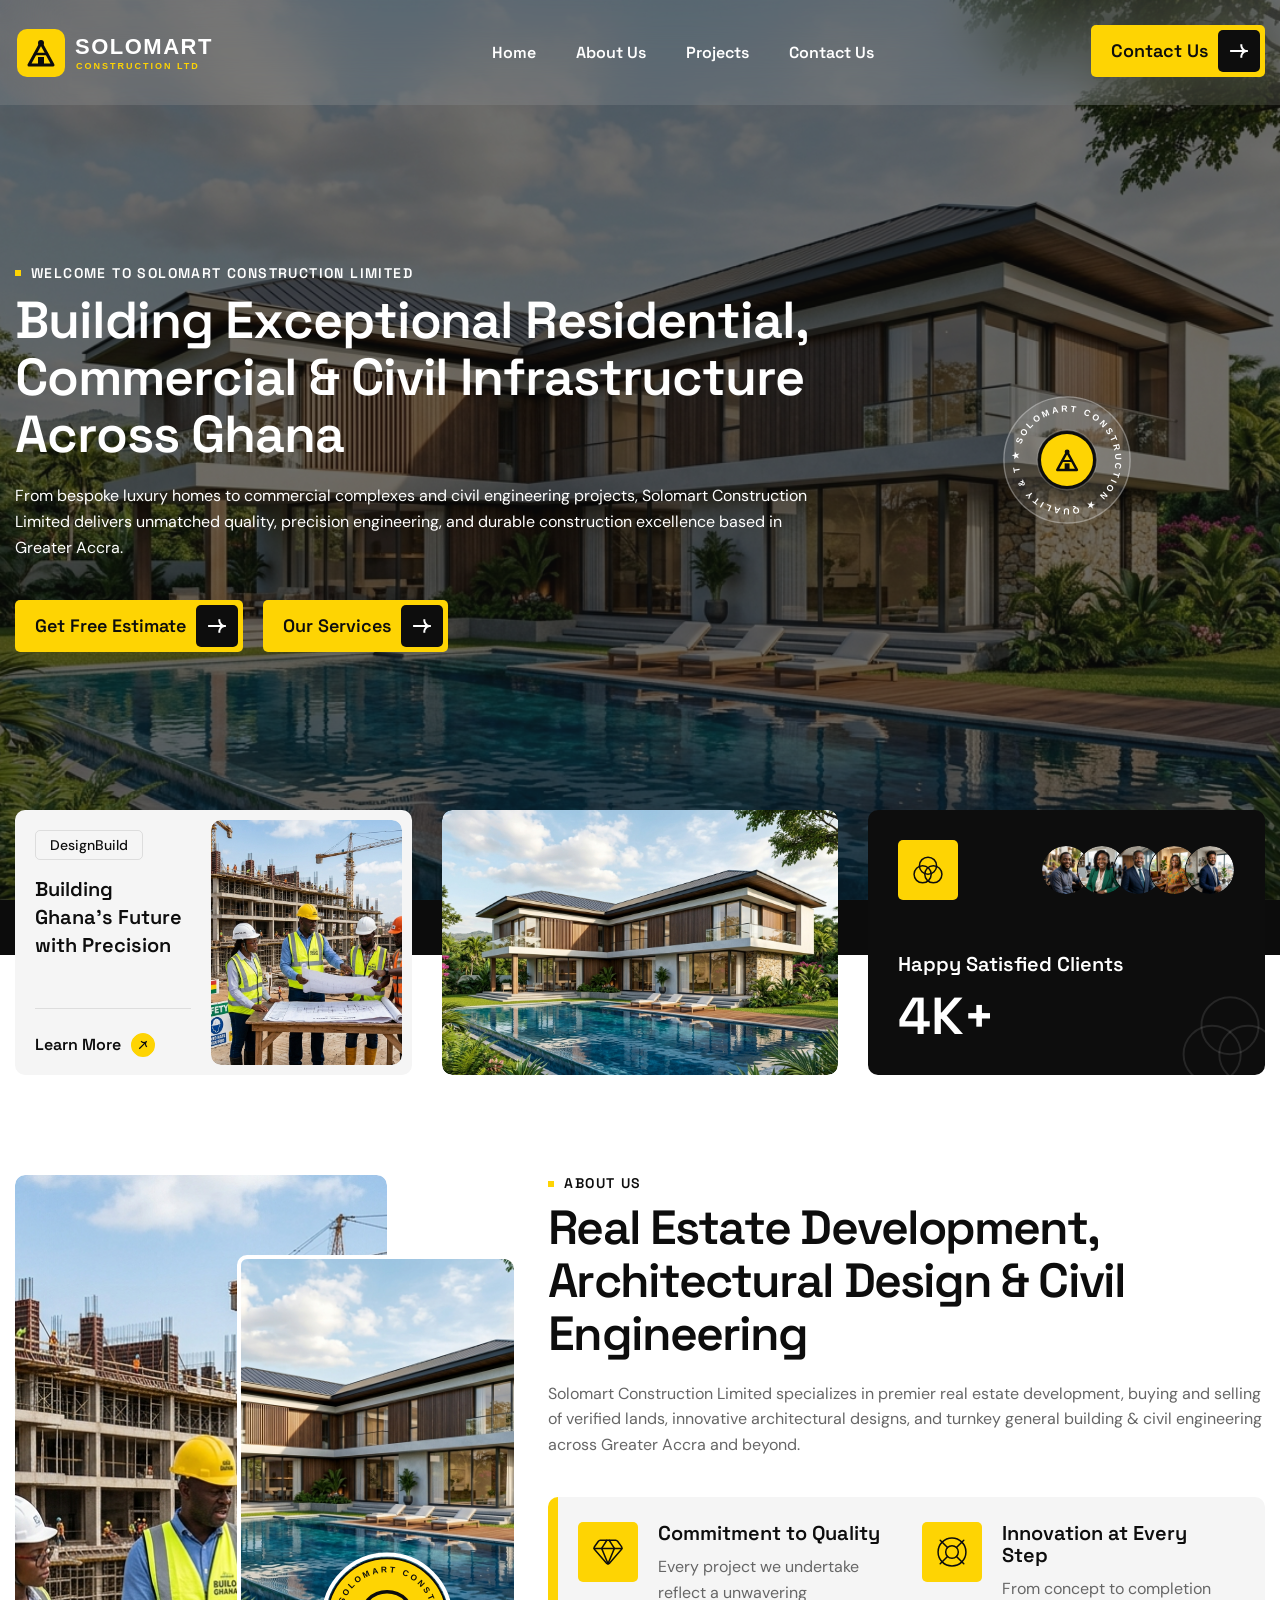
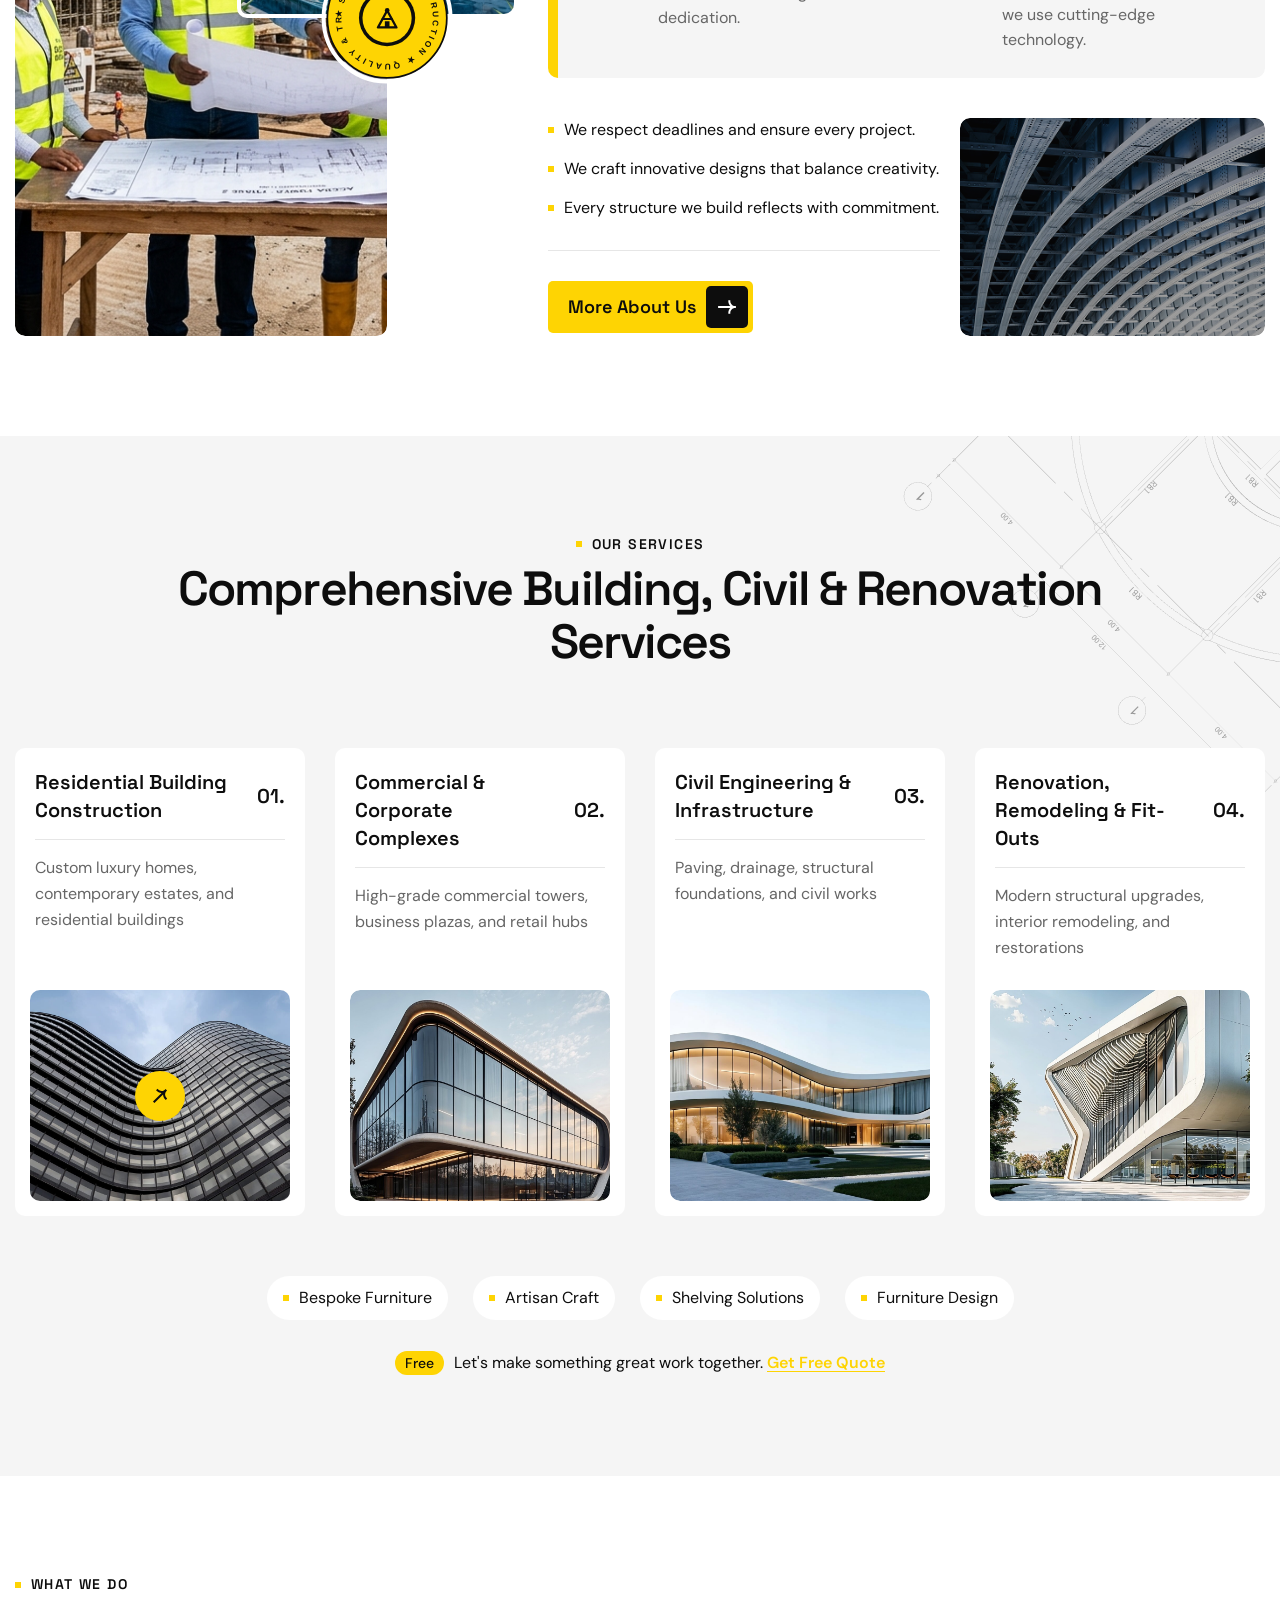
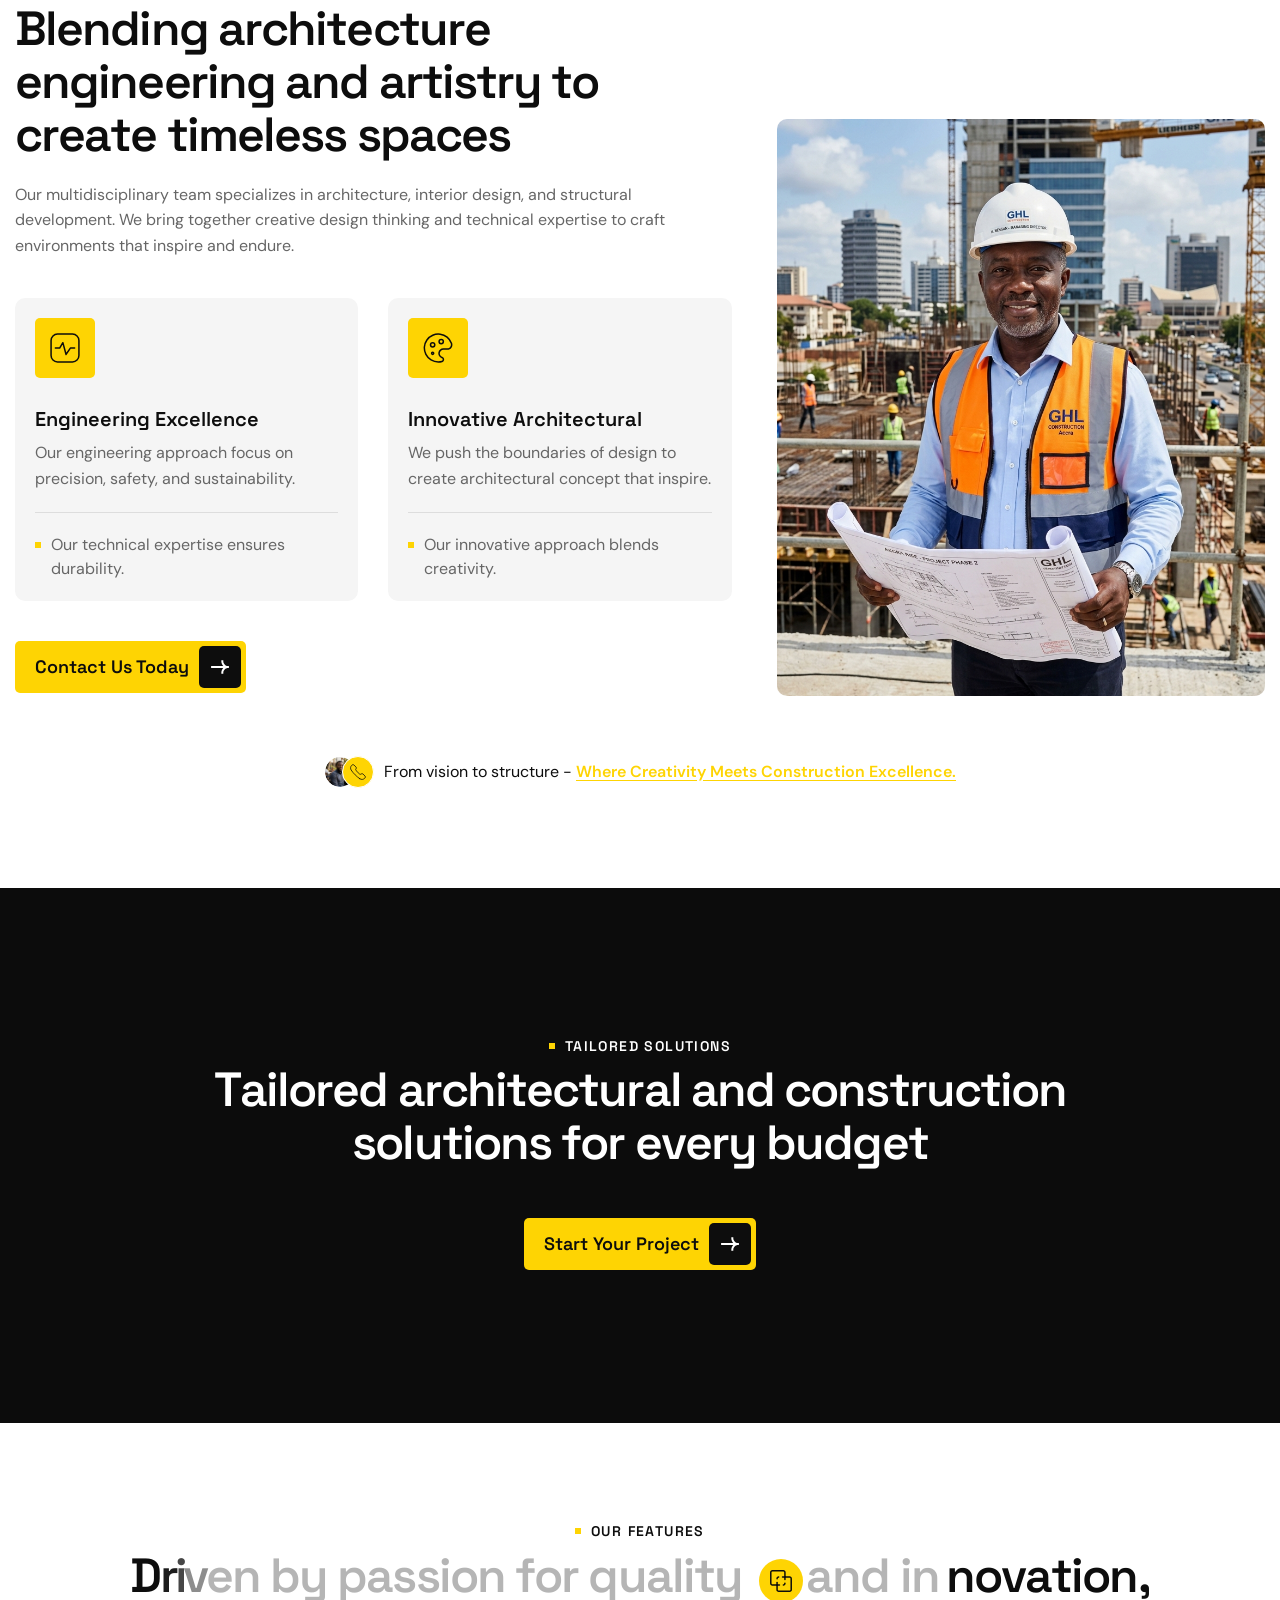
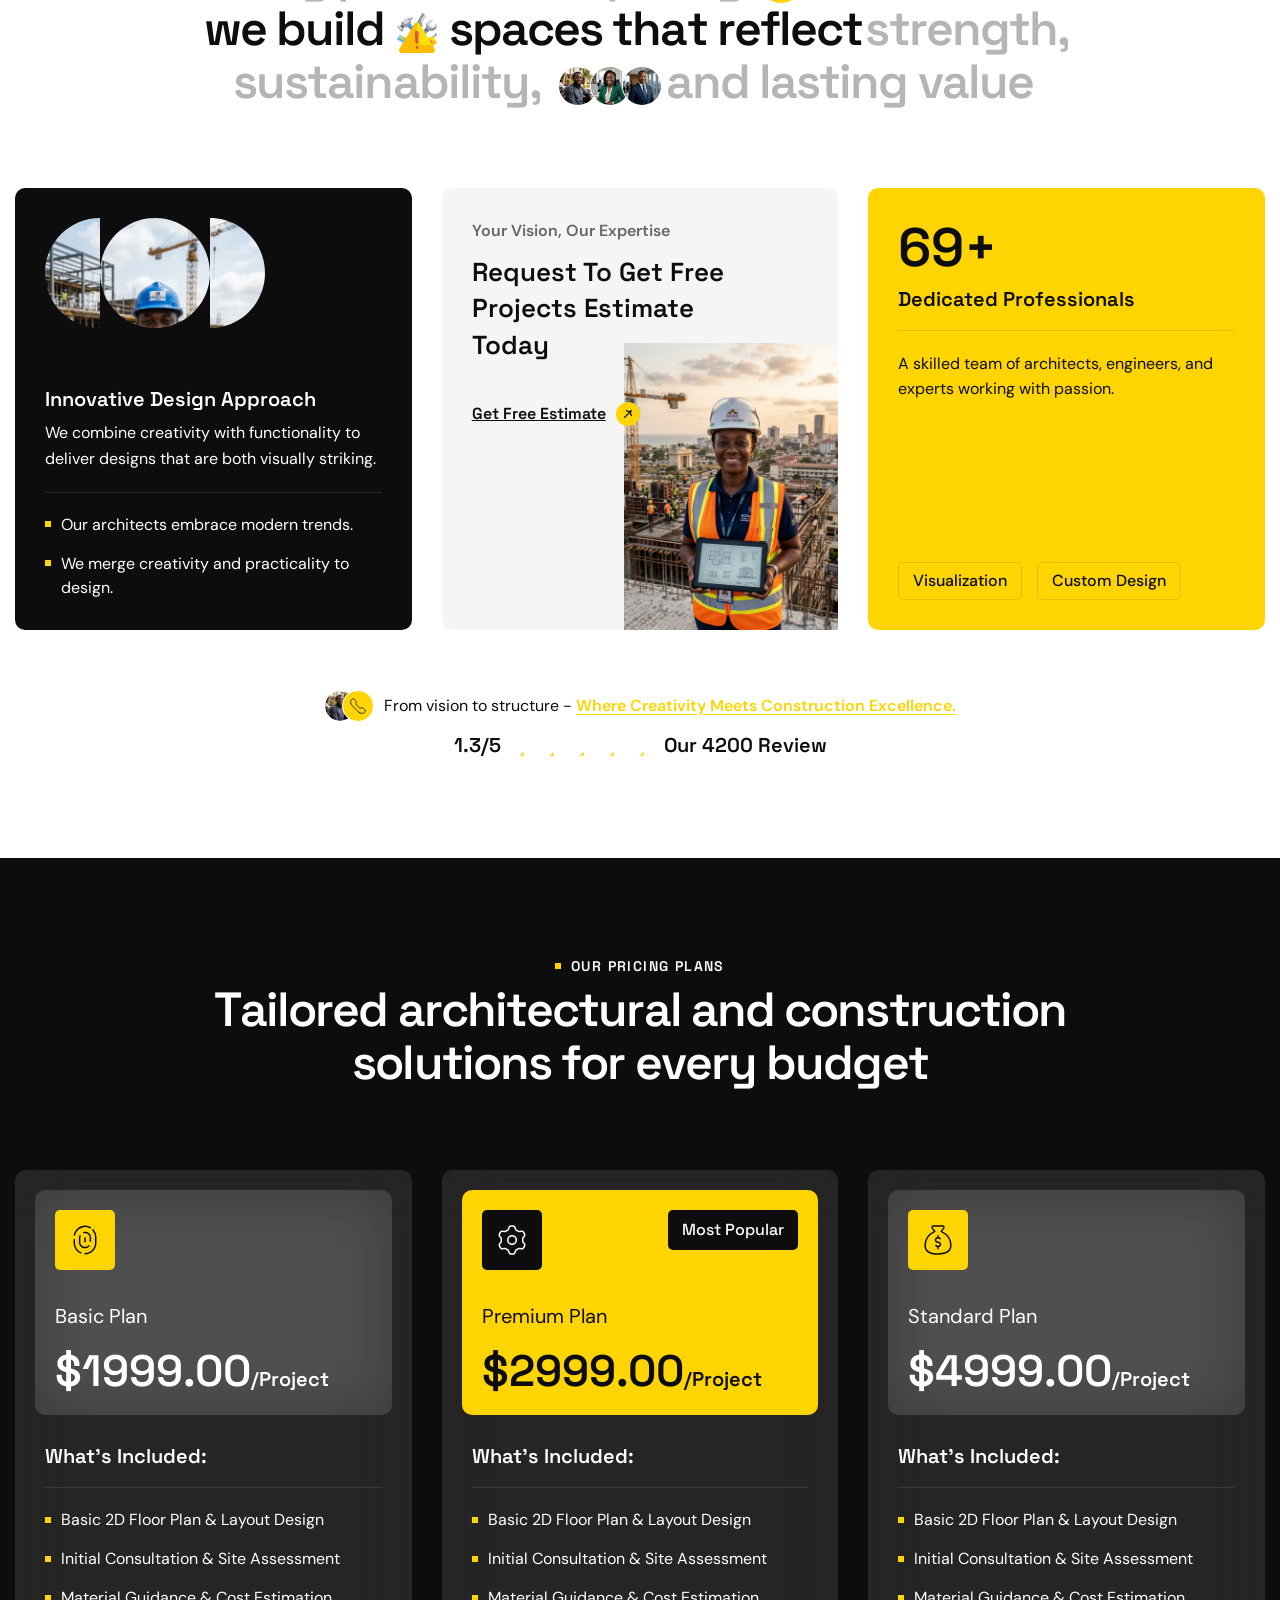
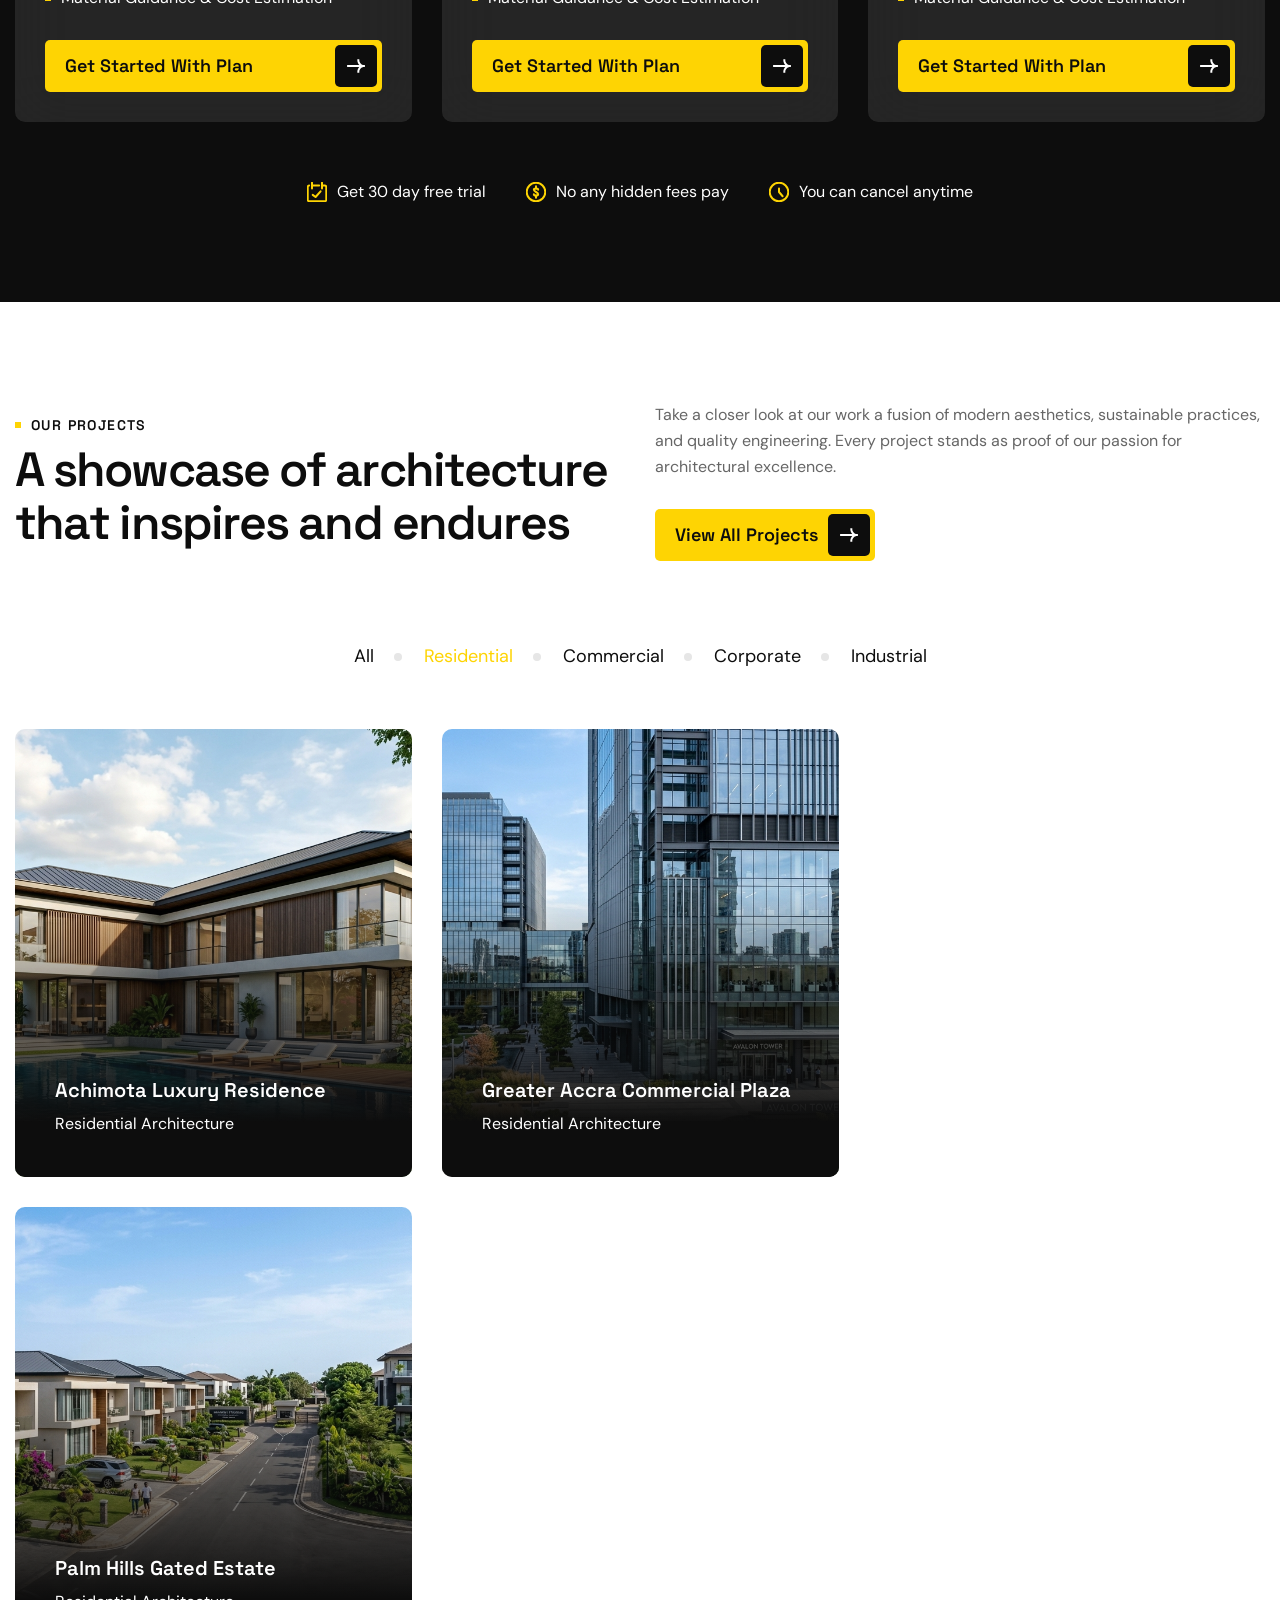
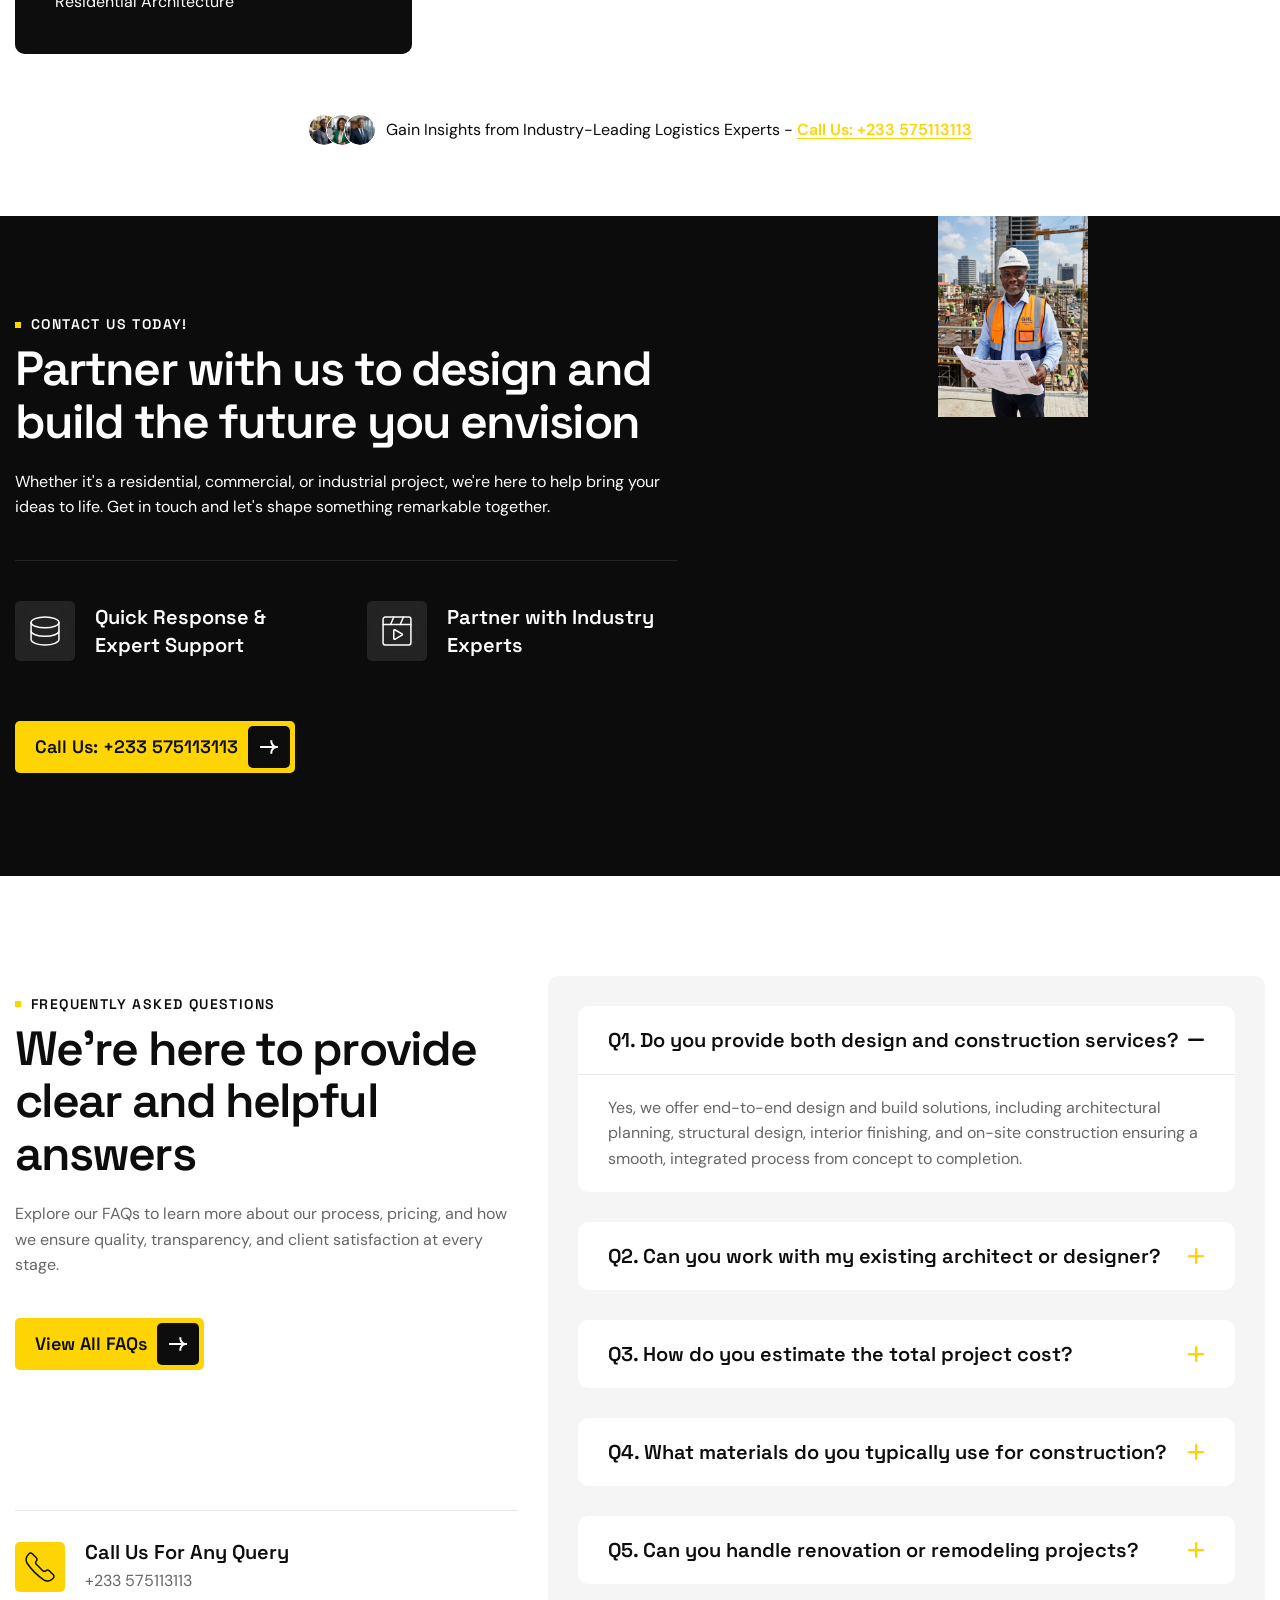
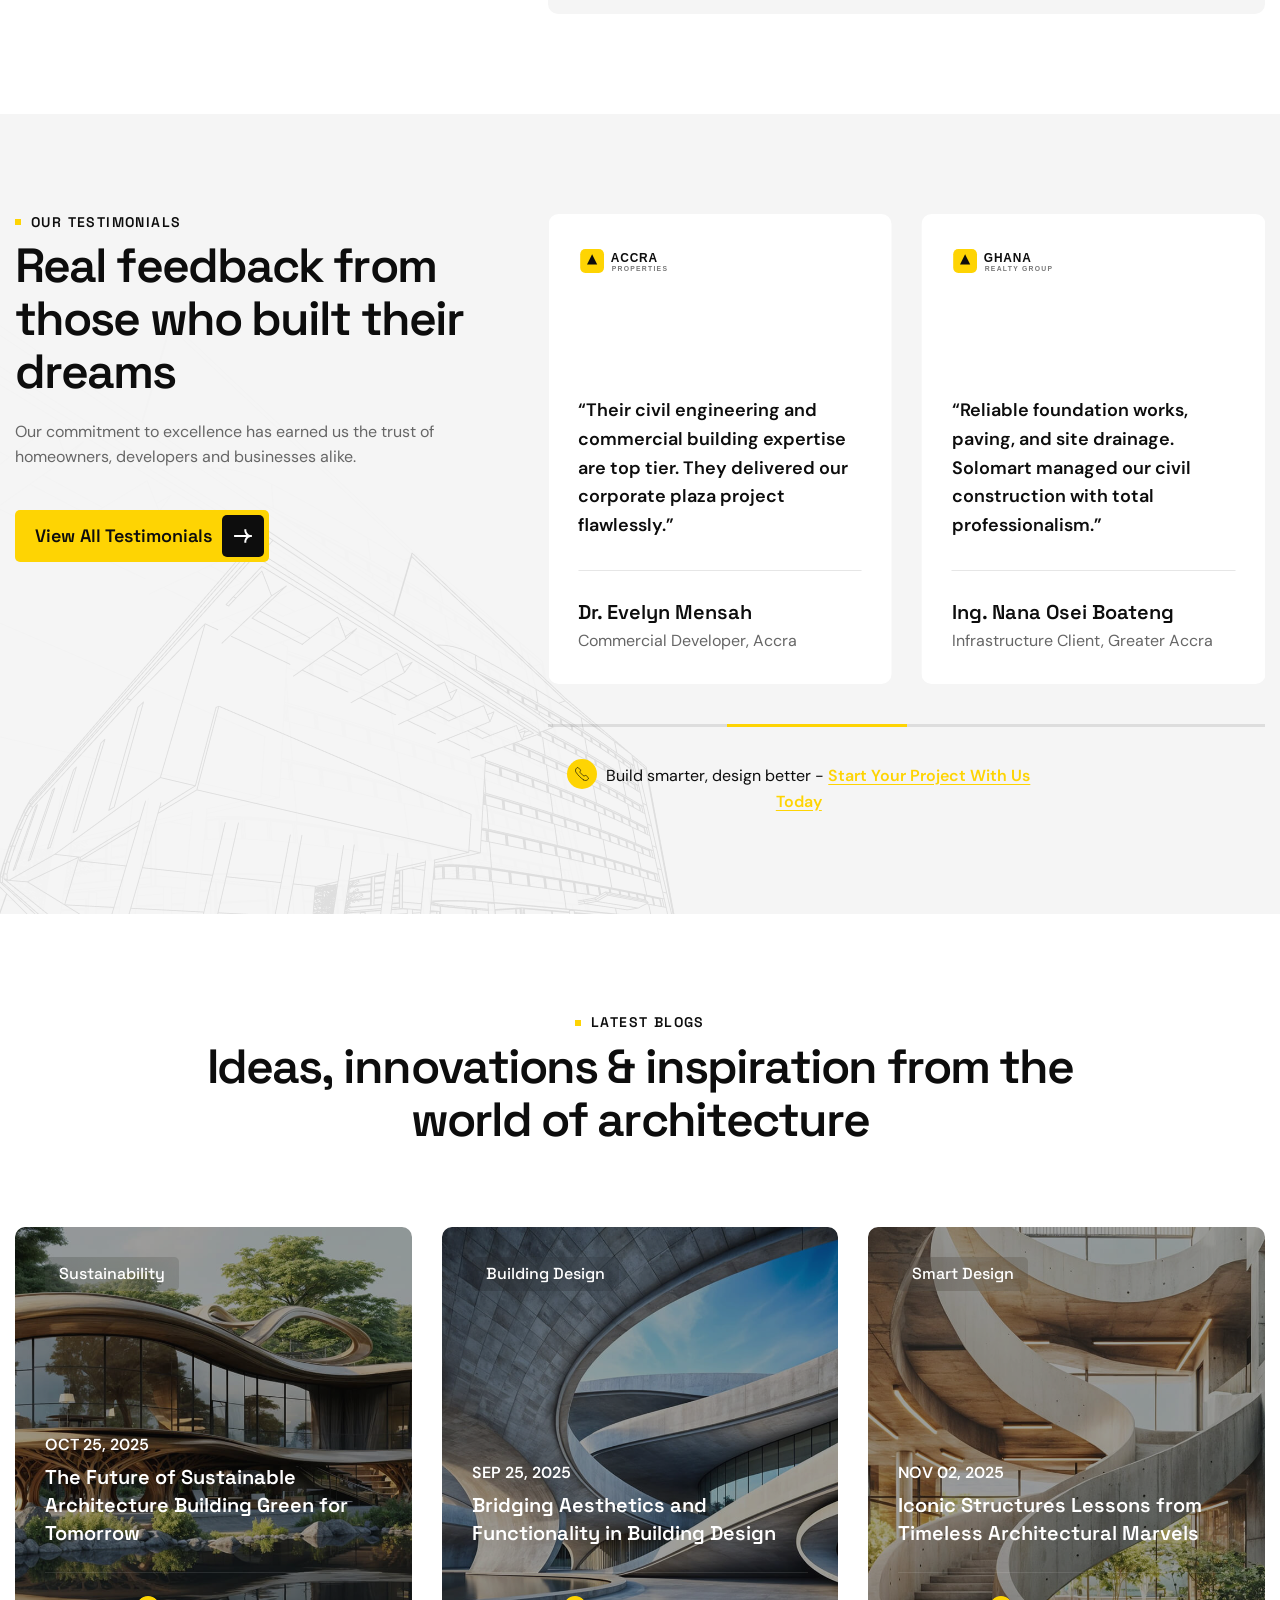
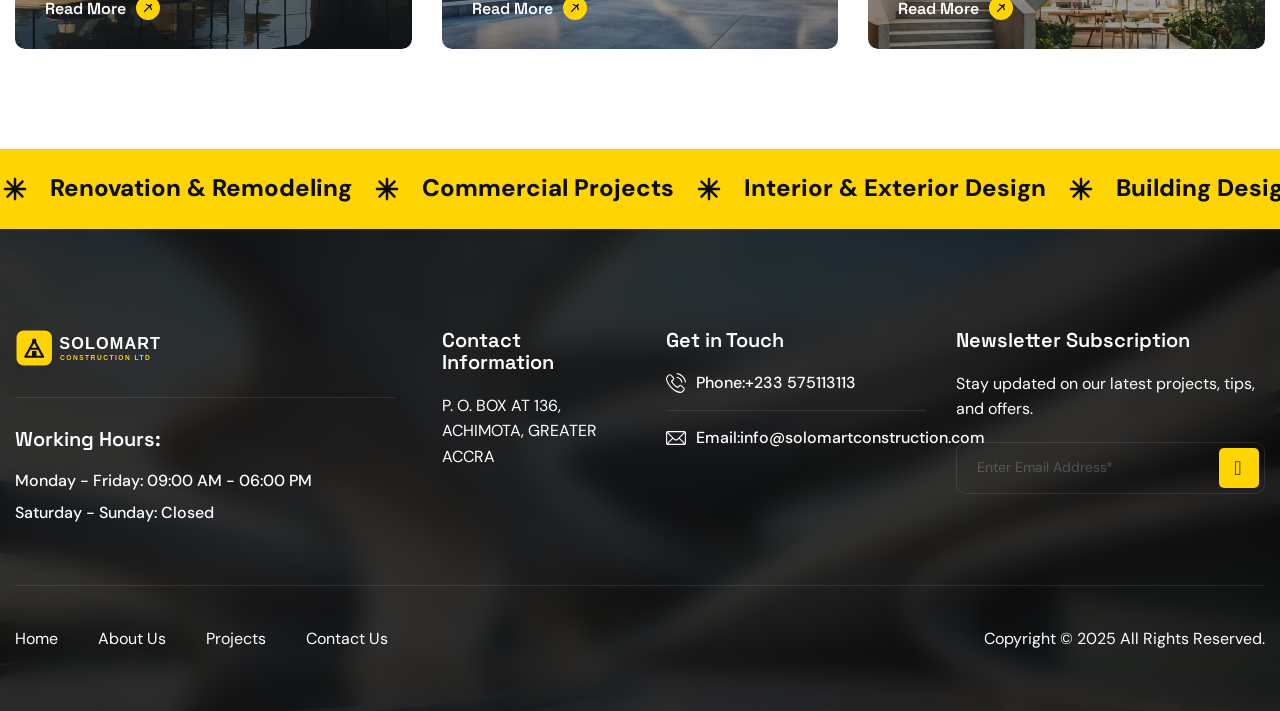
==== index.html @ 17611304 "Initial commit - Solomart Construction website" ====
<!DOCTYPE html>
<html lang="zxx">

<head>
	<!-- Meta -->
	<meta charset="utf-8">
	<meta http-equiv="X-UA-Compatible" content="IE=edge">
	<meta name="viewport" content="width=device-width, initial-scale=1.0">
	<meta name="description" content="">
	<meta name="keywords" content="">
	<meta name="author" content="SOLOMART CONSTRUCTION LIMITED">
	<!-- Page Title -->
    <title>SOLOMART CONSTRUCTION LIMITED - General Building &amp; Civil Engineering</title>
	<!-- Favicon Icon -->
	<link rel="shortcut icon" type="image/x-icon" href="images/favicon.png">
	<!-- Google Fonts Css-->
	<link rel="preconnect" href="https://fonts.googleapis.com/">
    <link rel="preconnect" href="https://fonts.gstatic.com/" crossorigin>
    <link href="https://fonts.googleapis.com/css2?family=DM+Sans:ital,opsz,wght@0,9..40,100..1000;1,9..40,100..1000&amp;family=Space+Grotesk:wght@300..700&amp;display=swap" rel="stylesheet">
	<!-- Bootstrap Css -->
	<link href="css/bootstrap.min.css?v=2" rel="stylesheet" media="screen">
	<!-- SlickNav Css -->
	<link href="css/slicknav.min.css" rel="stylesheet">
	<!-- Swiper Css -->
	<link rel="stylesheet" href="css/swiper-bundle.min.css">
	<!-- Font Awesome Icon Css-->
	<link rel="stylesheet" href="https://cdnjs.cloudflare.com/ajax/libs/font-awesome/6.5.1/css/all.min.css">
	<!-- Font Awesome Local Fallback Css-->
	<link href="css/all.min.css" rel="stylesheet" media="screen">
	<!-- Animated Css -->
	<link href="css/animate.css" rel="stylesheet">
    <!-- Magnific Popup Core Css File -->
	<link rel="stylesheet" href="css/magnific-popup.css">
	<!-- Mouse Cursor Css File -->
	<link rel="stylesheet" href="css/mousecursor.css">
	<!-- Main Custom Css -->
	<link href="css/custom.css?v=2" rel="stylesheet" media="screen">
</head>
<body>

    <!-- Preloader Start -->
	<div class="preloader">
		<div class="loading-container">
			<div class="loading"></div>
			<div id="loading-icon"><img src="images/loader.svg" alt=""></div>
		</div>
	</div>
	<!-- Preloader End -->

    <!-- Header Start -->
	<header class="main-header">
		<div class="header-sticky">
			<nav class="navbar navbar-expand-lg">
				<div class="container">
					<!-- Logo Start -->
					<a class="navbar-brand" href="index.html">
						<img src="images/logo.svg" alt="Logo">
					</a>
					<!-- Logo End -->

                    <!-- Main Menu Start -->
                    <div class="collapse navbar-collapse main-menu">
                        <div class="nav-menu-wrapper">
                            <ul class="navbar-nav mr-auto" id="menu">
                                <li class="nav-item"><a class="nav-link" href="index.html">Home</a></li>
                                <li class="nav-item"><a class="nav-link" href="about.html">About Us</a></li>
                                <li class="nav-item"><a class="nav-link" href="projects.html">Projects</a></li>
                                <!-- <li class="nav-item"><a class="nav-link" href="services.html">Services</a></li> -->
                                <!-- <li class="nav-item"><a class="nav-link" href="blog.html">Blog</a></li> -->
                                <!-- <li class="nav-item"><a class="nav-link" href="#">Pages</a></li> -->
                                <li class="nav-item"><a class="nav-link" href="contact.html">Contact Us</a></li>
                            </ul>
                        </div>
                        
                        <!-- Header Btn Start -->
                        <div class="header-btn">
                            <a href="contact.html" class="btn-default btn-highlighted">Contact Us</a>
                        </div>
                        <!-- Header Btn End -->
                    </div>
					<!-- Main Menu End -->
					<div class="navbar-toggle"></div>
				</div>
			</nav>
			<div class="responsive-menu"></div>
		</div>
	</header>
	<!-- Header End -->

    <!-- Hero Section Start -->
    <div class="hero dark-section parallaxie">
        <div class="container">
            <div class="row align-items-center">
                <div class="col-xl-8 col-md-10">
                    <!-- Hero Content Start -->
                    <div class="hero-content">
                        <!-- Section Title Start -->
                        <div class="section-title">
                            <h3 class="wow fadeInUp">WELCOME TO SOLOMART CONSTRUCTION LIMITED</h3>
                            <h1 class="text-anime-style-3" data-cursor="-opaque">Building Exceptional Residential, Commercial &amp; Civil Infrastructure Across Ghana</h1>
                            <p class="wow fadeInUp" data-wow-delay="0.2s">From bespoke luxury homes to commercial complexes and civil engineering projects, Solomart Construction Limited delivers unmatched quality, precision engineering, and durable construction excellence based in Greater Accra.</p>
                        </div>
                        <!-- Section Title End -->

                        <!-- Hero Content Body Start -->
                        <div class="hero-content-body wow fadeInUp" data-wow-delay="0.4s">
                            <!-- Hero Button Start -->
                            <div class="hero-btn">
                                <a href="contact.html" class="btn-default btn-highlighted">Get Free Estimate</a>
                                <a href="services.html" class="btn-default btn-border ms-md-3">Our Services</a>
                            </div>
                            <!-- Hero Button End -->
                        </div>   
                        <!-- Hero Content Body End -->
                    </div>
                    <!-- Hero Content End -->
                </div>

                <div class="col-xl-4 col-md-2">
                    <!-- Year Experience Circle Start -->
                    <div class="year-experience-circle">
                        <img src="images/year-experience-circle-transperant.svg" alt="SOLOMART CONSTRUCTION LIMITED">
                    </div>
                    <!-- Year Experience Circle End -->
                </div>
            </div>
        </div>
    </div>
    <!-- Hero Section End -->

    <!-- Hero Info Box Start -->
    <div class="hero-info-box">
        <div class="container">
            <div class="row">
                <div class="col-lg-12">
                    <!-- Hero Info List Start -->
                    <div class="hero-info-list">
                        <!-- Hero Info Item Start -->
                        <div class="hero-info-item box-1">
                            <!-- Hero Info Content Box Start -->
                            <div class="hero-info-content-box">
                                <div class="hero-info-item-content">
                                    <ul>
                                        <li>DesignBuild</li>
                                    </ul>
                                    <h3>Building Ghana’s Future with Precision</h3>
                                </div>
                                <div class="hero-info-btn">
                                    <a href="contact.html" class="readmore-btn">Learn More</a>
                                </div>
                            </div>
                            <!-- Hero Info Content Box End -->
                            
                            <!-- Hero Info Image Start -->
                            <div class="hero-info-image">
                                <figure class="image-anime reveal">
                                    <img src="images/hero-info-image-1.jpg" alt="">
                                </figure>
                            </div>
                            <!-- Hero Info Image End -->
                        </div>
                        <!-- Hero Info Item End -->
        
                        <!-- Hero Info Item Start -->
                        <div class="hero-info-item box-2">
                            <figure class="image-anime reveal">
                                <img src="images/hero-info-image-2.jpg" alt="">
                            </figure>
                        </div>
                        <!-- Hero Info Item End -->
        
                        <!-- Hero Info Item Start -->
                        <div class="hero-info-item box-3">
                            <!-- Hero Info Header Start -->
                            <div class="hero-info-header">
                                <div class="icon-box">
                                    <img src="images/icon-hero-info-1.svg" alt="">
                                </div>
        
                                <!-- Satisfy Client Images Start -->
                                <div class="satisfy-client-images">
                                    <div class="satisfy-client-image">
                                        <figure class="image-anime">
                                            <img src="images/author-1.jpg" alt="">
                                        </figure>
                                    </div>
                                    <div class="satisfy-client-image">
                                        <figure class="image-anime">
                                            <img src="images/author-2.jpg" alt="">
                                        </figure>
                                    </div>
                                    <div class="satisfy-client-image">
                                        <figure class="image-anime">
                                            <img src="images/author-3.jpg" alt="">
                                        </figure>
                                    </div>
                                    <div class="satisfy-client-image">
                                        <figure class="image-anime">
                                            <img src="images/author-4.jpg" alt="">
                                        </figure>
                                    </div>
                                    <div class="satisfy-client-image">
                                        <figure class="image-anime">
                                            <img src="images/author-5.jpg" alt="">
                                        </figure>
                                    </div>
                                </div>
                                <!-- Satisfy Client Images End -->
                            </div>
                            <!-- Hero Info Header End -->
        
                            <!-- Hero Info Counter Box Start -->
                            <div class="hero-info-counter-box">
                                <h3>Happy Satisfied Clients</h3>
                                <h2><span class="counter">15</span>K+</h2>
                            </div>
                            <!-- Hero Info Counter Box End -->
                            
                            <!-- Hero Info BG Icon Start -->
                            <div class="hero-info-bg-icon">
                                <img src="images/icon-hero-info-bg-1.svg" alt="">
                            </div>
                            <!-- Hero Info BG Icon End -->
                        </div>
                        <!-- Hero Info Item End -->
                    </div>
                    <!-- Hero Info List End -->
                </div>
            </div>
        </div>
    </div>
    <!-- Hero Info Box End -->

    <!-- About Us Section Start -->
    <div class="about-us">
        <div class="container">
            <div class="row">
                <div class="col-xl-5">
                    <!-- About Us Image Box Start -->
                    <div class="about-us-image-box wow fadeInUp">
                        <!-- About Us Image Box 1 Start -->
                        <div class="about-us-image-box-1">
                            <!-- About Us Image 1 Start -->
                            <div class="about-us-image">
                                <figure class="image-anime">
                                    <img src="images/about-us-image-1.jpg" alt="">
                                </figure>
                            </div>
                            <!-- About Us Image 1 End --> 
                        </div>
                        <!-- About Us Image Box 1 End -->
                        
                        <!-- About Us Image Box 2 Start -->
                         <div class="about-us-image-box-2">
                            <!-- About Us Image 2 Start -->
                            <div class="about-us-image">
                                <figure class="image-anime">
                                    <img src="images/about-us-image-2.jpg" alt="">
                                </figure>
                            </div>
                            <!-- About Us Image 2 End -->
                        
                            <!-- Year Experience Circle Start -->
                            <div class="year-experience-circle">
                                <img src="images/year-experience-circle-accent.svg" alt="SOLOMART CONSTRUCTION LIMITED">
                            </div>
                            <!-- Year Experience Circle End -->
                        </div>
                        <!-- About Us Image Box 2 End -->
                    </div>
                    <!-- About Us Image Box End -->
                </div>
                
                <div class="col-xl-7">
                    <!-- About Us Content Start -->
                    <div class="about-us-content">
                        <!-- Section Title Start -->
                        <div class="section-title">
                            <h3 class="wow fadeInUp">About Us</h3>
                            <h2 class="text-anime-style-3" data-cursor="-opaque">Real Estate Development, Architectural Design &amp; Civil Engineering</h2>
                            <p class="wow fadeInUp" data-wow-delay="0.2s">Solomart Construction Limited specializes in premier real estate development, buying and selling of verified lands, innovative architectural designs, and turnkey general building &amp; civil engineering across Greater Accra and beyond.</p>
                        </div>
                        <!-- Section Title End -->

                        <!-- About Us Body Start -->
                        <div class="about-us-body wow fadeInUp" data-wow-delay="0.4s">
                            <!-- About Body Item Start -->
                            <div class="about-body-item">
                                <div class="icon-box">
                                    <img src="images/icon-about-item-1.svg" alt="">
                                </div>
                                <div class="about-body-item-content">
                                    <h3>Commitment to Quality</h3>
                                    <p>Every project we undertake reflect a unwavering dedication.</p>
                                </div>
                            </div>
                            <!-- About Body Item End -->

                            <!-- About Body Item Start -->
                            <div class="about-body-item">
                                <div class="icon-box">
                                    <img src="images/icon-about-item-2.svg" alt="">
                                </div>
                                <div class="about-body-item-content">
                                    <h3>Innovation at Every Step</h3>
                                    <p>From concept to completion we use cutting-edge technology.</p>
                                </div>
                            </div>
                            <!-- About Body Item End -->
                        </div>
                        <!-- About Us Body End -->

                        <!-- About Us Footer Start -->
                        <div class="about-us-footer wow fadeInUp" data-wow-delay="0.6s">
                            <!-- About Us Footer Content Start -->
                            <div class="about-us-footer-content">
                                <!-- About Footer Content List Start -->
                                <div class="about-footer-content-list">
                                    <ul>
                                        <li>We respect deadlines and ensure every project.</li>
                                        <li>We craft innovative designs that balance creativity.</li>
                                        <li>Every structure we build reflects with commitment.</li>
                                    </ul>
                                </div>
                                <!-- About Footer Content List End -->
                                
                                <!-- About Us Button Start -->
                                <div class="about-us-btn">
                                    <a href="about.html" class="btn-default">More About Us</a>
                                </div>
                                <!-- About Us Button End -->
                            </div>
                            <!-- About Us Footer Content End -->

                            <!-- About Us Feature Box Start -->
                            <div class="about-us-video-box">
                                <!-- Feature Image Start -->
                                <div class="about-video-image">
                                    <figure class="image-anime">
                                        <img src="images/about-intro-video-image.jpg" alt="Solomart Construction Projects">
                                    </figure>
                                </div>
                                <!-- Feature Image End -->
                            </div>
                            <!-- About Us Feature Box End -->
                        </div>
                        <!-- About Us Footer End -->
                    </div>
                    <!-- About Us Content End -->
                </div>
            </div>
        </div>
    </div> 
    <!-- About Us Section End -->

    <!-- Our Services Section Start -->
    <div class="our-services">
        <div class="container">
            <div class="row section-row">
                <div class="col-lg-12">
                    <!-- Section Title Start -->
                    <div class="section-title section-title-center">
                        <h3 class="wow fadeInUp">Our Services</h3>
                        <h2 class="text-anime-style-3" data-cursor="-opaque">Comprehensive Building, Civil &amp; Renovation Services</h2>
                    </div>
                    <!-- Section Title End -->
                </div>
            </div>
            
            <div class="row services-item-list">
                <div class="col-xl-3 col-md-6">
                    <!-- Services Item Start -->
                    <div class="service-item wow fadeInUp active">
                        <div class="service-item-header">
                            <div class="service-item-title">
                                <h2><a href="service-single.html">Residential Building Construction</a></h2>
                                <h3>01.</h3>
                            </div>
                            <div class="service-item-content">
                                <p>Custom luxury homes, contemporary estates, and residential buildings</p>
                            </div>
                        </div>
                        <div class="service-image-box">
                            <div class="service-item-image">
                                <figure class="image-anime">
                                    <img src="images/service-image-1.jpg" alt="">
                                </figure>
                            </div>
                            <div class="service-item-btn">
                                <a href="service-single.html" aria-label="Residential Building Construction" title="Residential Building Construction">
                                    <img src="images/arrow-primary.svg" alt="Arrow">
                                </a>
                            </div>
                        </div>
                    </div>
                    <!-- Services Item End -->
                </div>
                
                <div class="col-xl-3 col-md-6">
                    <!-- Services Item Start -->
                    <div class="service-item wow fadeInUp" data-wow-delay="0.2s">
                        <div class="service-item-header">
                            <div class="service-item-title">
                                <h2><a href="service-single.html">Commercial &amp; Corporate Complexes</a></h2>
                                <h3>02.</h3>
                            </div>
                            <div class="service-item-content">
                                <p>High-grade commercial towers, business plazas, and retail hubs</p>
                            </div>
                        </div>
                        <div class="service-image-box">
                            <div class="service-item-image">
                                <figure class="image-anime">
                                    <img src="images/service-image-2.jpg" alt="">
                                </figure>
                            </div>
                            <div class="service-item-btn">
                                <a href="service-single.html" aria-label="Commercial &amp; Corporate Complexes" title="Commercial &amp; Corporate Complexes">
                                    <img src="images/arrow-primary.svg" alt="Arrow">
                                </a>
                            </div>
                        </div>
                    </div>
                    <!-- Services Item End -->
                </div>
                
                <div class="col-xl-3 col-md-6">
                    <!-- Services Item Start -->
                    <div class="service-item wow fadeInUp" data-wow-delay="0.4s">
                        <div class="service-item-header">
                            <div class="service-item-title">
                                <h2><a href="service-single.html">Civil Engineering &amp; Infrastructure</a></h2>
                                <h3>03.</h3>
                            </div>
                            <div class="service-item-content">
                                <p>Paving, drainage, structural foundations, and civil works</p>
                            </div>
                        </div>
                        <div class="service-image-box">
                            <div class="service-item-image">
                                <figure class="image-anime">
                                    <img src="images/service-image-3.jpg" alt="">
                                </figure>
                            </div>
                            <div class="service-item-btn">
                                <a href="service-single.html" aria-label="Civil Engineering &amp; Infrastructure" title="Civil Engineering &amp; Infrastructure">
                                    <img src="images/arrow-primary.svg" alt="Arrow">
                                </a>
                            </div>
                        </div>
                    </div>
                    <!-- Services Item End -->
                </div>
                
                <div class="col-xl-3 col-md-6">
                    <!-- Services Item Start -->
                    <div class="service-item wow fadeInUp" data-wow-delay="0.6s">
                        <div class="service-item-header">
                            <div class="service-item-title">
                                <h2><a href="service-single.html">Renovation, Remodeling &amp; Fit-Outs</a></h2>
                                <h3>04.</h3>
                            </div>
                            <div class="service-item-content">
                                <p>Modern structural upgrades, interior remodeling, and restorations</p>
                            </div>
                        </div>
                        <div class="service-image-box">
                            <div class="service-item-image">
                                <figure class="image-anime">
                                    <img src="images/service-image-4.jpg" alt="">
                                </figure>
                            </div>
                            <div class="service-item-btn">
                                <a href="service-single.html" aria-label="Renovation, Remodeling &amp; Fit-Outs" title="Renovation, Remodeling &amp; Fit-Outs">
                                    <img src="images/arrow-primary.svg" alt="Arrow">
                                </a>
                            </div>
                        </div>
                    </div>
                    <!-- Services Item End -->
                </div>

                <div class="col-lg-12">
                    <!-- Service Benefit Box Start -->
                    <div class="service-benefit-box wow fadeInUp" data-wow-delay="0.4s">
                        <!-- Service Benefit List Start -->
                        <div class="service-benefit-list">
                            <ul>
                                <li>Bespoke Furniture</li>
                                <li>Artisan Craft</li>
                                <li>Shelving Solutions</li>
                                <li>Furniture Design</li>
                            </ul>
                        </div>
                        <!-- Service Benefit List End -->

                        <!-- Section Footer Text Start -->
                        <div class="section-footer-text">
                            <p><span>Free</span>Let's make something great work together. <a href="contact.html">Get Free Quote</a></p>
                        </div>
                        <!-- Section Footer Text End -->
                    </div>
                    <!-- Service Benefit Box End -->
                </div>
            </div>
        </div>
    </div>
    <!-- Our Services Section End -->

    <!-- What We Do Setion Start -->
    <div class="what-we-do">
        <div class="container">
            <div class="row align-items-end">
                <div class="col-xl-7">
                    <!-- What We Do Content Start -->
                    <div class="what-we-do-content">
                        <!-- Section Title Start -->
                        <div class="section-title">
                            <h3 class="wow fadeInUp">what we do</h3>
                            <h2 class="text-anime-style-3" data-cursor="-opaque">Blending architecture engineering and artistry to create timeless spaces</h2>
                            <p class="wow fadeInUp" data-wow-delay="0.2s">Our multidisciplinary team specializes in architecture, interior design, and structural development. We bring together creative design thinking and technical expertise to craft environments that inspire and endure.</p>
                        </div>
                        <!-- Section Title End -->

                        <!-- What We Do Iteam List Start -->
                        <div class="what-we-do-item-list wow fadeInUp" data-wow-delay="0.4s">
                            <!-- What We Do Item Start -->
                            <div class="what-we-do-item">
                                <div class="icon-box">
                                    <img src="images/icon-what-we-do-item-1.svg" alt="">
                                </div>
                                <div class="what-we-do-item-body">
                                    <h3>Engineering Excellence</h3>
                                    <p>Our engineering approach focus on precision, safety, and sustainability.</p>
                                    <ul>
                                        <li>Our technical expertise ensures durability.</li>
                                    </ul>
                                </div>
                            </div>
                            <!-- What We Do Item End -->

                            <!-- What We Do Item Start -->
                            <div class="what-we-do-item">
                                <div class="icon-box">
                                    <img src="images/icon-what-we-do-item-2.svg" alt="">
                                </div>
                                <div class="what-we-do-item-body">
                                    <h3>Innovative Architectural</h3>
                                    <p>We push the boundaries of design to create architectural concept that inspire.</p>
                                    <ul>
                                        <li>Our innovative approach blends creativity.</li>
                                    </ul>
                                </div>
                            </div>
                            <!-- What We Do Item End -->
                        </div> 
                        <!-- What We Do Iteam List End -->

                        <!-- What We Do Button Start -->
                        <div class="what-we-do-btn wow fadeInUp" data-wow-delay="0.6s">
                            <a href="contact.html" class="btn-default">Contact Us Today</a>
                        </div>
                        <!-- What We Do Button End -->
                    </div>
                    <!-- What We Do Content End -->
                </div>

                <div class="col-xl-5">
                    <!-- What We Do Image Start -->
                    <div class="what-we-do-image wow fadeInUp" data-wow-delay="0.2s">
                        <figure>
                            <img src="images/what-we-do-image.png" alt="">
                        </figure>
                    </div>
                    <!-- What We Do Image End -->
                </div>
            </div>

            <div class="col-lg-12">
                <!-- Section Footer Text Start -->
                <div class="section-footer-text section-satisfy-img wow fadeInUp" data-wow-delay="0.4s">
                    <!-- Satisfy Client Images Start -->
                    <div class="satisfy-client-images">
                        <div class="satisfy-client-image">
                            <figure class="image-anime">
                                <img src="images/author-1.jpg" alt="">
                            </figure>
                        </div>
                        <div class="satisfy-client-image add-more">
                            <img src="images/icon-phone-primary.svg" alt="">
                        </div>
                    </div>
                    <!-- Satisfy Client Images End -->
                    <p>From vision to structure - <a href="contact.html">where creativity meets construction excellence.</a></p>
                </div>
                <!-- Section Footer Text End -->
            </div>
        </div>
    </div>
    <!-- What We Do Setion End -->

    <!-- Our Story Section Start -->
    <div class="our-story dark-section parallaxie">
        <div class="container">
            <div class="row">
                <div class="col-lg-12">
                    <!-- Our Story Content Start -->
                    <div class="our-story-content">
                        <!-- Section Title Start -->
                        <div class="section-title">
                            <h3 class="wow fadeInUp">Tailored Solutions</h3>
                            <h2 class="text-anime-style-3" data-cursor="-opaque">Tailored architectural and construction solutions for every budget</h2>
                        </div>
                        <!-- Section Title End -->

                        <!-- Story Action Button Start -->
                        <div class="story-btn mt-5 wow fadeInUp" data-wow-delay="0.3s">
                            <a href="contact.html" class="btn-default btn-highlighted"><span>Start Your Project</span></a>
                        </div>
                        <!-- Story Action Button End -->
                    </div>
                    <!-- Our Story Content End -->
                </div>
            </div>
        </div>
    </div>
    <!-- Our Story Section End -->

    <!-- Our Features Section Start -->
    <div class="our-features">
        <div class="container">
            <div class="row section-row">
                <div class="col-lg-12">
                    <!-- Section Title Start -->
                    <div class="section-title section-title-center">
                        <h3 class="wow fadeInUp">Our Features</h3>
                        <h2 class="text-effect" data-cursor="-opaque">Driven by passion for quality <span class="feature-title-img-1"><img src="images/icon-feature-title-1.svg" alt=""></span> and innovation, we build <span class="feature-title-img-2"><img src="images/icon-feature-title-2.svg" alt=""></span> spaces that reflect strength, sustainability, <span class="feature-title-img-3"><img src="images/author-1.jpg" alt=""><img src="images/author-2.jpg" alt=""><img src="images/author-3.jpg" alt=""></span> and lasting value</h2>
                    </div>
                    <!-- Section Title End -->
                </div>
            </div>

            <div class="row">
                <div class="col-xl-4 col-md-6 order-1">
                    <!-- Feature Item Start -->
                    <div class="feature-item box-1 wow fadeInUp">
                        <div class="feature-item-shape-image">
                            <figure>
                                <img src="images/feature-item-image-1.jpg" alt="">
                            </figure>
                        </div>
                        <div class="feature-item-content-box">
                            <div class="feature-item-content">
                                <h3>Innovative Design Approach</h3>
                                <p>We combine creativity with functionality to deliver designs that are both visually striking.</p>
                            </div>
                            <div class="feature-item-list">
                                <ul>
                                    <li>Our architects embrace modern trends.</li>
                                    <li>We merge creativity and practicality to design.</li>
                                </ul>
                            </div>
                        </div>
                    </div>
                    <!-- Feature Item End -->
                </div>

                <div class="col-xl-4 order-xl-2 order-md-3 order-2">
                    <!-- Feature Item Start -->
                    <div class="feature-item box-2 wow fadeInUp" data-wow-delay="0.2s">
                        <div class="feature-item-info">
                            <div class="feature-item-info-content">
                                <p>Your Vision, Our Expertise</p>
                                <h3>Request To Get Free Projects Estimate Today</h3>
                            </div>
                            <div class="feature-item-btn">
                                <a href="contact.html" class="readmore-btn">Get Free Estimate</a>
                            </div>
                        </div>
                        <div class="feature-item-image">
                            <figure>
                                <img src="images/feature-item-image-2.png" alt="">
                            </figure>
                        </div>
                    </div>
                    <!-- Feature Item End -->
                </div>

                <div class="col-xl-4 col-md-6 order-xl-3 order-md-2 order-3">
                    <!-- Feature Item Start -->
                    <div class="feature-item box-3 wow fadeInUp" data-wow-delay="0.4s">
                        <div class="feature-item-content-box">
                            <div class="feature-item-content">
                                <h2><span class="counter">250</span>+</h2>
                                <h3>Dedicated Professionals</h3>
                            </div>
                            <div class="feature-item-counter-info">
                                <p>A skilled team of architects, engineers, and experts working with passion.</p>
                            </div>
                        </div>
                        <div class="feature-item-tag-list">
                            <ul>
                                <li>Visualization</li>
                                <li>Custom Design</li>
                            </ul>
                        </div>
                    </div>
                    <!-- Feature Item End -->
                </div>

                <div class="col-lg-12 order-5">
                    <!-- Section Footer Text Start -->
                    <div class="section-footer-text section-satisfy-img wow fadeInUp" data-wow-delay="0.6s">
                        <!-- Satisfy Client Images Start -->
                        <div class="satisfy-client-images">
                            <div class="satisfy-client-image">
                                <figure class="image-anime">
                                    <img src="images/author-1.jpg" alt="">
                                </figure>
                            </div>
                            <div class="satisfy-client-image add-more">
                                <img src="images/icon-phone-primary.svg" alt="">
                            </div>
                        </div>
                        <!-- Satisfy Client Images End -->
                        <p>From vision to structure - <a href="contact.html">where creativity meets construction excellence.</a></p>
                        <ul>
                            <li><span class="counter">4.9</span>/5</li>
                            <li>
                                <i class="fa-solid fa-star"></i>
                                <i class="fa-solid fa-star"></i>
                                <i class="fa-solid fa-star"></i>
                                <i class="fa-solid fa-star"></i>
                                <i class="fa-solid fa-star"></i>
                            </li>
                            <li>Our 4200 Review</li>
                        </ul>
                    </div>
                    <!-- Section Footer Text End -->
                </div>
            </div>
        </div>
    </div>
    <!-- Our Features Section End -->

    <!-- Our Pricing Section Start -->
    <div class="our-pricing dark-section parallaxie">
        <div class="container">
            <div class="row section-row">
                <div class="col-lg-12">
                    <!-- Section Title Start -->
                    <div class="section-title section-title-center">
                        <h3 class="wow fadeInUp">Our Pricing Plans</h3>
                        <h2 class="text-anime-style-3" data-cursor="-opaque">Tailored architectural and construction solutions for every budget</h2>
                    </div>
                    <!-- Section Title End -->
                </div>
            </div>
            
            <div class="row">
                <div class="col-xl-4 col-md-6">
                    <!-- Pricing Item Start -->
                    <div class="pricing-item wow fadeInUp">
                        <div class="pricing-item-header">
                            <div class="icon-box">
                                <img src="images/icon-pricing-1.svg" alt="">
                            </div>
                            <div class="pricing-item-content">
                                <p>Basic Plan</p>
                                <h2>$1999.00<sub>/Project</sub></h2>
                            </div>
                        </div>
                        <div class="pricing-item-body">
                            <div class="pricing-item-list">
                                <h3>What's Included:</h3>
                                <ul>
                                    <li>Basic 2D Floor Plan & Layout Design</li>
                                    <li>Initial Consultation & Site Assessment</li>
                                    <li>Material Guidance & Cost Estimation</li>
                                </ul>
                            </div>
                            <div class="pricing-item-btn">
                                <a href="contact.html" class="btn-default btn-highlighted">Get Started With Plan</a>
                            </div>
                        </div>
                    </div>
                    <!-- Pricing Item End -->
                </div>

                <div class="col-xl-4 col-md-6">
                    <!-- Pricing Item Start -->
                    <div class="pricing-item highlighted-box wow fadeInUp" data-wow-delay="0.2s">
                        <div class="pricing-item-header">
                            <div class="icon-box">
                                <img src="images/icon-pricing-2.svg" alt="">
                            </div>
                            <div class="pricing-item-content">
                                <p>Premium Plan</p>
                                <h2>$2999.00<sub>/Project</sub></h2>
                            </div>
                        </div>
                        <div class="pricing-item-body">
                            <div class="pricing-item-list">
                                <h3>What's Included:</h3>
                                <ul>
                                    <li>Basic 2D Floor Plan & Layout Design</li>
                                    <li>Initial Consultation & Site Assessment</li>
                                    <li>Material Guidance & Cost Estimation</li>
                                </ul>
                            </div>
                            <div class="pricing-item-btn">
                                <a href="contact.html" class="btn-default btn-highlighted">Get Started With Plan</a>
                            </div>
                        </div>
                    </div>
                    <!-- Pricing Item End -->
                </div>

                <div class="col-xl-4 col-md-6">
                    <!-- Pricing Item Start -->
                    <div class="pricing-item wow fadeInUp" data-wow-delay="0.4s">
                        <div class="pricing-item-header">
                            <div class="icon-box">
                                <img src="images/icon-pricing-3.svg" alt="">
                            </div>
                            <div class="pricing-item-content">
                                <p>Standard Plan</p>
                                <h2>$4999.00<sub>/Project</sub></h2>
                            </div>
                        </div>
                        <div class="pricing-item-body">
                            <div class="pricing-item-list">
                                <h3>What's Included:</h3>
                                <ul>
                                    <li>Basic 2D Floor Plan & Layout Design</li>
                                    <li>Initial Consultation & Site Assessment</li>
                                    <li>Material Guidance & Cost Estimation</li>
                                </ul>
                            </div>
                            <div class="pricing-item-btn">
                                <a href="contact.html" class="btn-default btn-highlighted">Get Started With Plan</a>
                            </div>
                        </div>
                    </div>
                    <!-- Pricing Item End -->
                </div>

                <div class="col-lg-12">
                    <!-- Pricing Benefits List Start -->
                    <div class="pricing-benefit-list wow fadeInUp" data-wow-delay="0.4s">
                        <ul>
                            <li><img src="images/icon-pricing-benefit-1.svg" alt="">Get 30 day free trial</li>
                            <li><img src="images/icon-pricing-benefit-2.svg" alt="">No any hidden fees pay</li>
                            <li><img src="images/icon-pricing-benefit-3.svg" alt="">You can cancel anytime</li>
                        </ul>
                    </div>
                    <!-- Pricing Benefits List End -->
                </div>
            </div>
        </div>
    </div>
    <!-- Our Pricing Section End -->

    <!-- Our Projects Section Start -->
    <div class="our-projects">
        <div class="container">
            <div class="row section-row align-items-center">
                <div class="col-xl-6">
                    <!-- Section Title Start -->
                    <div class="section-title">
                        <h3 class="wow fadeInUp">Our Projects</h3>
                        <h2 class="text-anime-style-3" data-cursor="-opaque">A showcase of architecture that inspires and endures</h2>
                    </div>
                    <!-- Section Title End -->
                </div>

                <div class="col-xl-6">
                    <!-- Section Content Button Start -->
                    <div class="section-content-btn">
                        <!-- Section Title Content Start -->
                        <div class="section-title-content wow fadeInUp" data-wow-delay="0.2s">
                            <p>Take a closer look at our work a fusion of modern aesthetics, sustainable practices, and quality engineering. Every project stands as proof of our passion for architectural excellence.</p>
                        </div>
                        <!-- Section Title Content End -->
    
                        <!-- Section Button Start -->
                        <div class="section-btn wow fadeInUp" data-wow-delay="0.4s">
                            <a href="projects.html" class="btn-default">View All Projects</a>
                        </div>
                        <!-- Section Button End -->
                    </div>   
                    <!-- Section Content Button End -->
                </div>
            </div>

            <div class="row">
                <div class="col-lg-12">
                    <!-- Our Gallery Nav start -->
                    <div class="project-nav wow fadeInUp" data-wow-delay="0.2s">
                        <ul>
                            <li><a href="#" data-filter="*">all</a></li>
                            <li><a href="#" class="active-btn" data-filter=".first">Residential</a></li>
                            <li><a href="#" data-filter=".second">Commercial</a></li>
                            <li><a href="#" data-filter=".third">Corporate</a></li>
                            <li><a href="#" data-filter=".fourth">Industrial</a></li>
                        </ul>
                    </div>
                    <!-- Our Gallery Nav End -->
                </div>

                <div class="col-lg-12">
                    <!-- Project Item List Start -->
                    <div class="row project-item-list wow fadeInUp" data-wow-delay="0.4s">
                        <!-- Project Item Start -->
                        <div class="col-xl-4 col-md-6 project-item-box first third">
                            <div class="project-item active">
                                <!-- Project Item Image Start -->
                                <div class="project-item-image">
                                    <a href="project-single.html" data-cursor-text="View" aria-label="Achimota Luxury Residence" title="Achimota Luxury Residence">
                                        <figure class="image-anime">
                                            <img src="images/project-image-1.jpg" alt="Achimota Luxury Residence">
                                        </figure>
                                    </a>
                                </div>
                                <!-- Project Item Image End -->
                                
                                <!-- Project Item Content Start -->
                                <div class="project-item-content">
                                    <h2><a href="project-single.html">Achimota Luxury Residence</a></h2>
                                    <p>Residential Architecture</p>
                                </div>
                                <!-- Project Item Content End -->
                                
                                <!-- Project Item Button Start -->
                                <div class="project-item-btn">
                                    <a href="project-single.html" aria-label="Achimota Luxury Residence Details" title="Achimota Luxury Residence Details">
                                        <img src="images/arrow-white.svg" alt="Arrow">
                                    </a>
                                </div>
                                <!-- Project Item Button End -->
                            </div>
                        </div>
                        <!-- Project Item End -->

                        <!-- Project Item Start -->
                        <div class="col-xl-4 col-md-6 project-item-box first fourth">
                            <div class="project-item">
                                <!-- Project Item Image Start -->
                                <div class="project-item-image">
                                    <a href="project-single.html" data-cursor-text="View" aria-label="Greater Accra Commercial Plaza" title="Greater Accra Commercial Plaza">
                                        <figure class="image-anime">
                                            <img src="images/project-image-2.jpg" alt="Greater Accra Commercial Plaza">
                                        </figure>
                                    </a>
                                </div>
                                <!-- Project Item Image End -->
                                
                                <!-- Project Item Content Start -->
                                <div class="project-item-content">
                                    <h2><a href="project-single.html">Greater Accra Commercial Plaza</a></h2>
                                    <p>Residential Architecture</p>
                                </div>
                                <!-- Project Item Content End -->
                                
                                <!-- Project Item Button Start -->
                                <div class="project-item-btn">
                                    <a href="project-single.html" aria-label="Greater Accra Commercial Plaza Details" title="Greater Accra Commercial Plaza Details">
                                        <img src="images/arrow-white.svg" alt="Arrow">
                                    </a>
                                </div>
                                <!-- Project Item Button End -->
                            </div>
                        </div>
                        <!-- Project Item End -->

                        <!-- Project Item Start -->
                        <div class="col-xl-4 col-md-6 project-item-box first third">
                            <div class="project-item">
                                <!-- Project Item Image Start -->
                                <div class="project-item-image">
                                    <a href="project-single.html" data-cursor-text="View" aria-label="Palm Hills Gated Estate" title="Palm Hills Gated Estate">
                                        <figure class="image-anime">
                                            <img src="images/project-image-3.jpg" alt="Palm Hills Gated Estate">
                                        </figure>
                                    </a>
                                </div>
                                <!-- Project Item Image End -->
                                
                                <!-- Project Item Content Start -->
                                <div class="project-item-content">
                                    <h2><a href="project-single.html">Palm Hills Gated Estate</a></h2>
                                    <p>Residential Architecture</p>
                                </div>
                                <!-- Project Item Content End -->
                                
                                <!-- Project Item Button Start -->
                                <div class="project-item-btn">
                                    <a href="project-single.html" aria-label="Palm Hills Gated Estate Details" title="Palm Hills Gated Estate Details">
                                        <img src="images/arrow-white.svg" alt="Arrow">
                                    </a>
                                </div>
                                <!-- Project Item Button End -->
                            </div>
                        </div>
                        <!-- Project Item End -->

                        <!-- Project Item Start -->
                        <div class="col-xl-4 col-md-6 project-item-box second fourth">
                            <div class="project-item">
                                <!-- Project Item Image Start -->
                                <div class="project-item-image">
                                    <a href="project-single.html" data-cursor-text="View" aria-label="Accra Civil &amp; Drainage Works" title="Accra Civil &amp; Drainage Works">
                                        <figure class="image-anime">
                                            <img src="images/project-image-4.jpg" alt="Accra Civil &amp; Drainage Works">
                                        </figure>
                                    </a>
                                </div>
                                <!-- Project Item Image End -->
                                
                                <!-- Project Item Content Start -->
                                <div class="project-item-content">
                                    <h2><a href="project-single.html">Accra Civil &amp; Drainage Works</a></h2>
                                    <p>Residential Architecture</p>
                                </div>
                                <!-- Project Item Content End -->
                                
                                <!-- Project Item Button Start -->
                                <div class="project-item-btn">
                                    <a href="project-single.html" aria-label="Accra Civil &amp; Drainage Works Details" title="Accra Civil &amp; Drainage Works Details">
                                        <img src="images/arrow-white.svg" alt="Arrow">
                                    </a>
                                </div>
                                <!-- Project Item Button End -->
                            </div>
                        </div>
                        <!-- Project Item End -->

                        <!-- Project Item Start -->
                        <div class="col-xl-4 col-md-6 project-item-box second third">
                            <div class="project-item">
                                <!-- Project Item Image Start -->
                                <div class="project-item-image">
                                    <a href="project-single.html" data-cursor-text="View" aria-label="Airport Residential Suites" title="Airport Residential Suites">
                                        <figure class="image-anime">
                                            <img src="images/project-image-5.jpg" alt="Airport Residential Suites">
                                        </figure>
                                    </a>
                                </div>
                                <!-- Project Item Image End -->
                                
                                <!-- Project Item Content Start -->
                                <div class="project-item-content">
                                    <h2><a href="project-single.html">Airport Residential Suites</a></h2>
                                    <p>Residential Architecture</p>
                                </div>
                                <!-- Project Item Content End -->
                                
                                <!-- Project Item Button Start -->
                                <div class="project-item-btn">
                                    <a href="project-single.html" aria-label="Airport Residential Suites Details" title="Airport Residential Suites Details">
                                        <img src="images/arrow-white.svg" alt="Arrow">
                                    </a>
                                </div>
                                <!-- Project Item Button End -->
                            </div>
                        </div>
                        <!-- Project Item End -->

                        <!-- Project Item Start -->
                        <div class="col-xl-4 col-md-6 project-item-box second fourth">
                            <div class="project-item">
                                <!-- Project Item Image Start -->
                                <div class="project-item-image">
                                    <a href="project-single.html" data-cursor-text="View" aria-label="East Legon Executive Complex" title="East Legon Executive Complex">
                                        <figure class="image-anime">
                                            <img src="images/project-image-6.jpg" alt="East Legon Executive Complex">
                                        </figure>
                                    </a>
                                </div>
                                <!-- Project Item Image End -->
                                
                                <!-- Project Item Content Start -->
                                <div class="project-item-content">
                                    <h2><a href="project-single.html">East Legon Executive Complex</a></h2>
                                    <p>Residential Architecture</p>
                                </div>
                                <!-- Project Item Content End -->
                                
                                <!-- Project Item Button Start -->
                                <div class="project-item-btn">
                                    <a href="project-single.html" aria-label="East Legon Executive Complex Details" title="East Legon Executive Complex Details">
                                        <img src="images/arrow-white.svg" alt="Arrow">
                                    </a>
                                </div>
                                <!-- Project Item Button End -->
                            </div>
                        </div>
                        <!-- Project Item End -->
                    </div>
                    <!-- Project Item List End -->
                </div>

                <div class="col-lg-12">
                    <!-- Section Footer Text Start -->
                    <div class="section-footer-text section-satisfy-img wow fadeInUp" data-wow-delay="0.4s">
                        <!-- Satisfy Client Images Start -->
                        <div class="satisfy-client-images">
                            <div class="satisfy-client-image">
                                <figure class="image-anime">
                                    <img src="images/author-1.jpg" alt="">
                                </figure>
                            </div>
                            <div class="satisfy-client-image">
                                <figure class="image-anime">
                                    <img src="images/author-2.jpg" alt="">
                                </figure>
                            </div>
                            <div class="satisfy-client-image">
                                <figure class="image-anime">
                                    <img src="images/author-3.jpg" alt="">
                                </figure>
                            </div>
                        </div>
                        <!-- Satisfy Client Images End -->    
                        <p>Gain Insights from Industry-Leading Logistics Experts - <a href="tel:+233575113113">Call Us: +233 575113113</a></p>
                    </div>
                    <!-- Section Footer Text End -->
                </div>
            </div>
        </div>
    </div>
    <!-- Our Projects Section End -->

    <!-- CTA Box Section Start -->
    <div class="cta-box dark-section parallaxie">
        <div class="container">
            <div class="row">
                <div class="col-xl-7 col-md-9">
                    <!-- CTA Box Content Start -->
                    <div class="cta-box-content">
                        <!-- Section Title Start -->
                        <div class="section-title">
                            <h3 class="wow fadeInUp">Contact Us Today!</h3>
                            <h2 class="text-anime-style-3" data-cursor="-opaque">Partner with us to design and build the future you envision</h2>
                            <p class="wow fadeInUp" data-wow-delay="0.2s">Whether it's a residential, commercial, or industrial project, we're here to help bring your ideas to life. Get in touch and let's shape something remarkable together.</p>
                        </div>
                        <!-- Section Title End -->
                    
                        <!-- CTA Box Items List Start -->
                        <div class="cta-box-items-list wow fadeInUp" data-wow-delay="0.4s">
                            <!-- CTA Box Item Start -->
                            <div class="cta-box-item">
                                <div class="icon-box">
                                    <img src="images/icon-cta-box-item-1.svg" alt="">
                                </div>
                                <div class="cta-box-item-content">
                                    <h3>Quick Response & Expert Support</h3>
                                </div>
                            </div>
                            <!-- CTA Box Item End -->

                            <!-- CTA Box Item Start -->
                            <div class="cta-box-item">
                                <div class="icon-box">
                                    <img src="images/icon-cta-box-item-2.svg" alt="">
                                </div>
                                <div class="cta-box-item-content">
                                    <h3>Partner with Industry Experts</h3>
                                </div>
                            </div>
                            <!-- CTA Box Item End -->
                        </div>
                        <!-- CTA Box Items List End -->

                        <!-- CTA Box Btn Start -->
                        <div class="cta-box-btn wow fadeInUp" data-wow-delay="0.6s">
                            <a href="tel:+233575113113" class="btn-default btn-highlighted">Call Us: +233 575113113</a>  
                        </div>
                        <!-- CTA Box Btn End -->
                    </div> 
                    <!-- CTA Box Content End -->
                </div>

                <div class="col-xl-5 col-md-3">
                    <!-- CTA Box Image Start -->
                    <div class="cta-box-image">
                        <figure>
                            <img src="images/cta-box-image.png" alt="">
                        </figure>
                    </div>
                    <!-- CTA Box Image End -->
                </div>
            </div>
        </div>
    </div>
    <!-- CTA Box Section End -->

    <!-- Our FAQs Section Start -->
    <div class="our-faqs">
        <div class="container">
            <div class="row">
                <div class="col-xl-5">
                    <!-- Our FAQs Content Start -->
                    <div class="our-faqs-content">
                        <!-- Faqs Title Box Start -->
                        <div class="faqs-title-box">
                            <!-- Section Title Start -->
                            <div class="section-title">
                                <h3 class="wow fadeInUp">Frequently Asked Questions</h3>
                                <h2 class="text-anime-style-3" data-cursor="-opaque">We're here to provide clear and helpful answers</h2>
                                <p class="wow fadeInUp" data-wow-delay="0.2s">Explore our FAQs to learn more about our process, pricing, and how we ensure quality, transparency, and client satisfaction at every stage.</p>
                            </div>
                            <!-- Section Title End -->

                            <!-- Our FAQs Button Start -->
                            <div class="our-faqs-btn wow fadeInUp" data-wow-delay="0.4s">
                                <a href="faqs.html" class="btn-default">View all FAQs</a>   
                            </div>
                            <!-- Our FAQs Button End -->
                        </div>
                        <!-- Faqs Title Box End -->

                        <!-- Faq Contact Box Start -->
                        <div class="faq-contact-box wow fadeInUp" data-wow-delay="0.6s">
                            <div class="icon-box">
                                <img src="images/icon-phone-primary.svg" alt="">
                            </div>
                            <div class="faq-contact-box-content">
                                <h3>Call Us For Any Query</h3>
                                <p><a href="tel:+233575113113">+233 575113113</a></p>
                            </div>
                        </div>
                        <!-- Faq Contact Box End -->
                    </div>
                    <!-- Our FAQs Content End -->
                </div>

                <div class="col-xl-7">
                    <!-- FAQ Accordion Start -->
                    <div class="faq-accordion" id="accordion">
                        <!-- FAQ Item Start -->
                        <div class="accordion-item wow fadeInUp">
                            <h2 class="accordion-header" id="heading1">
                                <button class="accordion-button" type="button" data-bs-toggle="collapse" data-bs-target="#collapse1" aria-expanded="true" aria-controls="collapse1">
                                    Q1. Do you provide both design and construction services?
                                </button>
                            </h2>
                            <div id="collapse1" class="accordion-collapse collapse  show" aria-labelledby="heading1" data-bs-parent="#accordion">
                                <div class="accordion-body">
                                    <p>Yes, we offer end-to-end design and build solutions, including architectural planning, structural design, interior finishing, and on-site construction ensuring a smooth, integrated process from concept to completion. </p>
                                </div>
                            </div>
                        </div>
                        <!-- FAQ Item End -->

                        <!-- FAQ Item Start -->
                        <div class="accordion-item wow fadeInUp" data-wow-delay="0.2s">
                            <h2 class="accordion-header" id="heading2">
                                <button class="accordion-button collapsed" type="button" data-bs-toggle="collapse" data-bs-target="#collapse2" aria-expanded="false" aria-controls="collapse2">
                                    Q2. Can you work with my existing architect or designer?
                                </button>
                            </h2>
                            <div id="collapse2" class="accordion-collapse collapse" aria-labelledby="heading2" data-bs-parent="#accordion">
                                <div class="accordion-body">
                                    <p>Yes, we offer end-to-end design and build solutions, including architectural planning, structural design, interior finishing, and on-site construction ensuring a smooth, integrated process from concept to completion. </p>
                                </div>
                            </div>
                        </div>
                        <!-- FAQ Item End -->

                        <!-- FAQ Item Start -->
                        <div class="accordion-item wow fadeInUp" data-wow-delay="0.4s">
                            <h2 class="accordion-header" id="heading3">
                                <button class="accordion-button collapsed" type="button" data-bs-toggle="collapse" data-bs-target="#collapse3" aria-expanded="false" aria-controls="collapse3">
                                    Q3. How do you estimate the total project cost?
                                </button>
                            </h2>
                            <div id="collapse3" class="accordion-collapse collapse" aria-labelledby="heading3" data-bs-parent="#accordion">
                                <div class="accordion-body">
                                    <p>Yes, we offer end-to-end design and build solutions, including architectural planning, structural design, interior finishing, and on-site construction ensuring a smooth, integrated process from concept to completion. </p>
                                </div>
                            </div>
                        </div>
                        <!-- FAQ Item End -->

                        <!-- FAQ Item Start -->
                        <div class="accordion-item wow fadeInUp" data-wow-delay="0.6s">
                            <h2 class="accordion-header" id="heading4">
                                <button class="accordion-button collapsed" type="button" data-bs-toggle="collapse" data-bs-target="#collapse4" aria-expanded="false" aria-controls="collapse4">
                                    Q4. What materials do you typically use for construction?
                                </button>
                            </h2>
                            <div id="collapse4" class="accordion-collapse collapse" aria-labelledby="heading4" data-bs-parent="#accordion">
                                <div class="accordion-body">
                                    <p>Yes, we offer end-to-end design and build solutions, including architectural planning, structural design, interior finishing, and on-site construction ensuring a smooth, integrated process from concept to completion. </p>
                                </div>
                            </div>
                        </div>
                        <!-- FAQ Item End -->
                        
                        <!-- FAQ Item Start -->
                        <div class="accordion-item wow fadeInUp" data-wow-delay="0.8s">
                            <h2 class="accordion-header" id="heading5">
                                <button class="accordion-button collapsed" type="button" data-bs-toggle="collapse" data-bs-target="#collapse5" aria-expanded="false" aria-controls="collapse5">
                                    Q5. Can you handle renovation or remodeling projects?
                                </button>
                            </h2>
                            <div id="collapse5" class="accordion-collapse collapse" aria-labelledby="heading5" data-bs-parent="#accordion">
                                <div class="accordion-body">
                                    <p>Yes, we offer end-to-end design and build solutions, including architectural planning, structural design, interior finishing, and on-site construction ensuring a smooth, integrated process from concept to completion. </p>
                                </div>
                            </div>
                        </div>
                        <!-- FAQ Item End -->
                    </div>
                    <!-- FAQ Accordion End -->
                </div>
            </div>
        </div>
    </div>
    <!-- Our FAQs Section End -->

    <!-- Our Testimonials Section Start -->
    <div class="our-testimonials">
        <div class="container">
            <div class="row">
                <div class="col-xl-5">
                    <!-- Testimonial Content Start -->
                    <div class="our-testimonial-content">
                        <!-- Section Title Start -->
                        <div class="section-title">
                            <h3 class="wow fadeInUp">Our Testimonials</h3>
                            <h2 class="text-anime-style-3" data-cursor="-opaque">Real feedback from those who built their dreams</h2>
                            <p class="wow fadeInUp" data-wow-delay="0.2s">Our commitment to excellence has earned us the trust of homeowners, developers and businesses alike.</p>
                        </div>
                        <!-- Section Title End -->

                        <!-- Testimonial Button Start -->
                        <div class="testimonial-btn wow fadeInUp" data-wow-delay="0.4s">
                            <a href="testimonials.html" class="btn-default">View all testimonials</a>
                        </div>
                        <!-- Testimonial Button End -->
                    </div>
                    <!-- Testimonial Content End -->
                </div>
                
                <div class="col-xl-7">
                    <!-- Testimonial Slider Box Start -->
                    <div class="testimonial-slider-box">
                        <!-- Testimonial Slider Start -->
                        <div class="testimonial-slider">
                            <div class="swiper">
                                <div class="swiper-wrapper" data-cursor-text="Drag">
<!-- Testimonial Slide Start -->
                                    <div class="swiper-slide">
                                        <!-- Testimonial Item Start -->
                                        <div class="testimonial-item">
                                            <div class="testimonial-company-logo">
                                                <img src="images/company-logo-1.svg" alt="Achimota Estates">
                                            </div> 
                                            <div class="testimonial-item-body">
                                                <div class="testimonial-item-content">
                                                    <p>“Solomart constructed our 4-bedroom residential property in Achimota on schedule with outstanding finishing. Highly recommended.”</p>
                                                </div>
                                                <div class="testimonial-author-content">
                                                    <h3>Mr. Kwesi Appiah</h3>
                                                    <p>Residential Client, Achimota</p>
                                                </div>
                                            </div>
                                        </div>
                                        <!-- Testimonial Item End -->
                                    </div>
                                    <!-- Testimonial Slide End -->
                                    
                                    <!-- Testimonial Slide Start -->
                                    <div class="swiper-slide">
                                        <!-- Testimonial Item Start -->
                                        <div class="testimonial-item">
                                            <div class="testimonial-company-logo">
                                                <img src="images/company-logo-2.svg" alt="Accra Properties">
                                            </div> 
                                            <div class="testimonial-item-body">
                                                <div class="testimonial-item-content">
                                                    <p>“Their civil engineering and commercial building expertise are top tier. They delivered our corporate plaza project flawlessly.”</p>
                                                </div>
                                                <div class="testimonial-author-content">
                                                    <h3>Dr. Evelyn Mensah</h3>
                                                    <p>Commercial Developer, Accra</p>
                                                </div>
                                            </div>
                                        </div>
                                        <!-- Testimonial Item End -->
                                    </div>
                                    <!-- Testimonial Slide End -->
                                    
                                    <!-- Testimonial Slide Start -->
                                    <div class="swiper-slide">
                                        <!-- Testimonial Item Start -->
                                        <div class="testimonial-item">
                                            <div class="testimonial-company-logo">
                                                <img src="images/company-logo-3.svg" alt="Ghana Realty">
                                            </div> 
                                            <div class="testimonial-item-body">
                                                <div class="testimonial-item-content">
                                                    <p>“Reliable foundation works, paving, and site drainage. Solomart managed our civil construction with total professionalism.”</p>
                                                </div>
                                                <div class="testimonial-author-content">
                                                    <h3>Ing. Nana Osei Boateng</h3>
                                                    <p>Infrastructure Client, Greater Accra</p>
                                                </div>
                                            </div>
                                        </div>
                                        <!-- Testimonial Item End -->
                                    </div>
                                    <!-- Testimonial Slide End -->
                                    
                                    <!-- Testimonial Slide Start -->
                                    <div class="swiper-slide">
                                        <!-- Testimonial Item Start -->
                                        <div class="testimonial-item">
                                            <div class="testimonial-company-logo">
                                                <img src="images/company-logo-4.svg" alt="West Africa Homes">
                                            </div> 
                                            <div class="testimonial-item-body">
                                                <div class="testimonial-item-content">
                                                    <p>“Transparent billing, excellent craftsmanship, and dedicated engineers. The most reliable construction firm in Ghana.”</p>
                                                </div>
                                                <div class="testimonial-author-content">
                                                    <h3>Akosua Darko</h3>
                                                    <p>Homeowner, Airport Residential</p>
                                                </div>
                                            </div>
                                        </div>
                                        <!-- Testimonial Item End -->
                                    </div>
                                    <!-- Testimonial Slide End -->
                                </div>
                                <div class="testimonial-pagination"></div>
                            </div>
                        </div>
                        <!-- Testimonial Slider End -->
    
                        <!-- Section Footer Text Start -->
                        <div class="section-footer-text section-footer-contact wow fadeInUp" data-wow-delay="0.2s">   
                            <p><span><img src="images/icon-phone-primary.svg" alt=""></span> Build smarter, design better - <a href="contact.html">start your project with us today</a></p>
                        </div>
                        <!-- Section Footer Text End -->
                    </div>
                    <!-- Testimonial Slider Box End -->
                </div>
            </div>
        </div>
    </div>
    <!-- Our Testimonial Section End -->

    <!-- <!-- Our Blogs Section Start -->
    <div class="our-blog">
        <div class="container">
            <div class="row section-row">
                <div class="col-lg-12">
                    <!-- Section Title Start -->
                    <div class="section-title section-title-center">
                        <h3 class="wow fadeInUp">Latest Blogs</h3>
                        <h2 class="text-anime-style-3" data-cursor="-opaque">Ideas, innovations & inspiration from the world of architecture</h2>
                    </div>
                    <!-- Section Title End -->
                </div>
            </div>

            <div class="row">
                <div class="col-xl-4 col-md-6">
                    <!-- Post Item Start -->
                    <div class="post-item wow fadeInUp">
                        <!-- Post Featured Image Start -->
                        <div class="post-featured-image">
                            <a href="blog-single.html" data-cursor-text="View" aria-label="The Future of Sustainable Architecture Building Green for Tomorrow" title="The Future of Sustainable Architecture Building Green for Tomorrow">
                                <figure>
                                    <img src="images/post-1.jpg" alt="The Future of Sustainable Architecture Building Green for Tomorrow">
                                </figure>
                            </a>
                        </div>
                        <!-- Post Featured Image End -->

                        <!-- Post Item Tag Start -->
                        <div class="post-item-tags">
                            <a href="blog-single.html">Sustainability</a>
                        </div>
                        <!-- Post Item Tag End -->

                        <!-- Post Item Body Start -->
                        <div class="post-item-body">
                            <!-- Post Content Box Start -->
                            <div class="post-content-box">
                                <!-- Post Item Meta Start -->
                                <div class="post-item-meta">
                                    <ul>
                                        <li>OCT 25, 2025</li>
                                    </ul>
                                </div>
                                <!-- Post Item Meta End -->
                                
                                <!-- Post Item Content Start -->
                                <div class="post-item-content">
                                    <h2><a href="blog-single.html">The Future of Sustainable Architecture Building Green for Tomorrow</a></h2>
                                </div>
                                <!-- Post Item Content End -->
                            </div>
                            <!-- Post Content Box End -->

                            <!-- Post Item Readmore Button Start-->
                            <div class="post-item-btn">
                                <a href="blog-single.html" class="readmore-btn">Read More</a>
                            </div>
                            <!-- Post Item Readmore Button End-->
                        </div>
                        <!-- Post Item Body End -->
                    </div>
                    <!-- Post Item End -->
                </div>

                <div class="col-xl-4 col-md-6">
                    <!-- Post Item Start -->
                    <div class="post-item wow fadeInUp" data-wow-delay="0.2s">
                        <!-- Post Featured Image Start -->
                        <div class="post-featured-image">
                            <a href="blog-single.html" data-cursor-text="View" aria-label="Bridging Aesthetics and Functionality in Building Design" title="Bridging Aesthetics and Functionality in Building Design">
                                <figure>
                                    <img src="images/post-2.jpg" alt="Bridging Aesthetics and Functionality in Building Design">
                                </figure>
                            </a>
                        </div>
                        <!-- Post Featured Image End -->

                        <!-- Post Item Tag Start -->
                        <div class="post-item-tags">
                            <a href="blog-single.html">Building Design</a>
                        </div>
                        <!-- Post Item Tag End -->

                        <!-- Post Item Body Start -->
                        <div class="post-item-body">
                            <!-- Post Content Box Start -->
                            <div class="post-content-box">
                                <!-- Post Item Meta Start -->
                                <div class="post-item-meta">
                                    <ul>
                                        <li>SEP 25, 2025</li>
                                    </ul>
                                </div>
                                <!-- Post Item Meta End -->
                                
                                <!-- Post Item Content Start -->
                                <div class="post-item-content">
                                    <h2><a href="blog-single.html">Bridging Aesthetics and Functionality in Building Design</a></h2>
                                </div>
                                <!-- Post Item Content End -->
                            </div>
                            <!-- Post Content Box End -->

                            <!-- Post Item Button Start-->
                            <div class="post-item-btn">
                                <a href="blog-single.html" class="readmore-btn">Read More</a>
                            </div>
                            <!-- Post Item Button End-->
                        </div>
                        <!-- Post Item Body End -->
                    </div>
                    <!-- Post Item End -->
                </div>

                <div class="col-xl-4 col-md-6">
                    <!-- Post Item Start -->
                    <div class="post-item wow fadeInUp" data-wow-delay="0.4s">
                        <!-- Post Featured Image Start -->
                        <div class="post-featured-image">
                            <a href="blog-single.html" data-cursor-text="View" aria-label="Iconic Structures Lessons from Timeless Architectural Marvels" title="Iconic Structures Lessons from Timeless Architectural Marvels">
                                <figure>
                                    <img src="images/post-3.jpg" alt="Iconic Structures Lessons from Timeless Architectural Marvels">
                                </figure>
                            </a>
                        </div>
                        <!-- Post Featured Image End -->

                        <!-- Post Item Tag Start -->
                        <div class="post-item-tags">
                            <a href="blog-single.html">Smart Design</a>
                        </div>
                        <!-- Post Item Tag End -->

                        <!-- Post Item Body Start -->
                        <div class="post-item-body">
                            <!-- Post Content Box Start -->
                            <div class="post-content-box">
                                <!-- Post Item Meta Start -->
                                <div class="post-item-meta">
                                    <ul>
                                        <li>NOV 02, 2025</li>
                                    </ul>
                                </div>
                                <!-- Post Item Meta End -->
                                
                                <!-- Post Item Content Start -->
                                <div class="post-item-content">
                                    <h2><a href="blog-single.html">Iconic Structures Lessons from Timeless Architectural Marvels</a></h2>
                                </div>
                                <!-- Post Item Content End -->
                            </div>
                            <!-- Post Content Box End -->

                            <!-- Post Item Readmore Button Start-->
                            <div class="post-item-btn">
                                <a href="blog-single.html" class="readmore-btn">Read More</a>
                            </div>
                            <!-- Post Item Readmore Button End-->
                        </div>
                        <!-- Post Item Body End -->
                    </div>
                    <!-- Post Item End -->
                </div>
            </div>
        </div>
    </div>
    <!-- Our Blogs Section End -->

    <!-- Main Footer Start -->
    <footer class="main-footer dark-section">
        <!-- Scrolling Ticker Section Start -->
        <div class="footer-scrolling-ticker">
            <!-- Scrolling Ticker Box Start -->
            <div class="scrolling-ticker-box">
                <!-- Scrolling Content Start -->
                <div class="scrolling-content">
                    <span><img src="images/icon-asterisk.svg" alt="">Renovation & Remodeling</span>
                    <span><img src="images/icon-asterisk.svg" alt="">Commercial Projects</span>
                    <span><img src="images/icon-asterisk.svg" alt="">Interior & Exterior Design</span>
                    <span><img src="images/icon-asterisk.svg" alt="">Building Design</span>
                    <span><img src="images/icon-asterisk.svg" alt="">Construction</span>
                    <span><img src="images/icon-asterisk.svg" alt="">Renovation & Remodeling</span>
                    <span><img src="images/icon-asterisk.svg" alt="">Commercial Projects</span>
                    <span><img src="images/icon-asterisk.svg" alt="">Interior & Exterior Design</span>
                    <span><img src="images/icon-asterisk.svg" alt="">Building Design</span>
                    <span><img src="images/icon-asterisk.svg" alt="">Construction</span>
                    <span><img src="images/icon-asterisk.svg" alt="">Renovation & Remodeling</span>
                </div>
                <!-- Scrolling Content End -->
    
                <!-- Scrolling Content Start -->
                <div class="scrolling-content">
                    <span><img src="images/icon-asterisk.svg" alt="">Renovation & Remodeling</span>
                    <span><img src="images/icon-asterisk.svg" alt="">Commercial Projects</span>
                    <span><img src="images/icon-asterisk.svg" alt="">Interior & Exterior Design</span>
                    <span><img src="images/icon-asterisk.svg" alt="">Building Design</span>
                    <span><img src="images/icon-asterisk.svg" alt="">Construction</span>
                    <span><img src="images/icon-asterisk.svg" alt="">Renovation & Remodeling</span>
                    <span><img src="images/icon-asterisk.svg" alt="">Commercial Projects</span>
                    <span><img src="images/icon-asterisk.svg" alt="">Interior & Exterior Design</span>
                    <span><img src="images/icon-asterisk.svg" alt="">Building Design</span>
                    <span><img src="images/icon-asterisk.svg" alt="">Construction</span>
                    <span><img src="images/icon-asterisk.svg" alt="">Renovation & Remodeling</span>
                </div>
                <!-- Scrolling Content End -->
            </div>
            <!-- Scrolling Ticker Box End -->
        </div>
        <!-- Scrolling Ticker Section End -->

        <!-- Footer Box Start -->
        <div class="footer-box">
            <div class="container">
                <div class="row">
                    <div class="col-xl-4">
                        <!-- About Footer Start -->
                        <div class="about-footer">
                            <!-- Footer Logo Start -->
                            <div class="footer-logo">
                                <img src="images/footer-logo.svg" alt="">
                            </div>
                            <!-- Footer Logo End -->

                            <!-- About Footer Content Start -->
                            <div class="footer-working-hours">
                                <h3>Working Hours:</h3>
                                <ul>
                                    <li>Monday - Friday: 09:00 AM - 06:00 PM</li>
                                    <li>Saturday - Sunday: Closed</li>
                                </ul>
                            </div>
                            <!-- About Footer Content End -->
                        </div>
                        <!-- About Footer End -->
                    </div>

                    <div class="col-xl-8">
                        <!-- Footer Links Box Start -->
                        <div class="footer-links-box">
                            <!-- Footer Links Start -->
                            <div class="footer-links footer-location-info">
                                <h3>Contact Information</h3>
                                <p>P. O. BOX AT 136, ACHIMOTA, GREATER ACCRA</p>
                            </div>
                            <!-- Footer Links End -->

                            <!-- Footer Links Start -->
                            <div class="footer-links footer-contact-links">
                                <h3>Get in Touch</h3>
                                <ul>
                                    <li><img src="images/icon-phone-white.svg" alt=""> Phone: <a href="tel:+233575113113"> +233 575113113</a></li>
                                    <li><img src="images/icon-mail-white.svg" alt=""> Email: <a href="mailto:info@solomartconstruction.com"> info@solomartconstruction.com</a></li>
                                </ul>
                            </div>
                            <!-- Footer Links End -->
                            
                            <!-- Footer Newsletter Form Start -->
                            <div class="footer-links footer-newsletter-form">
                                <h3>Newsletter Subscription</h3>
                                <p>Stay updated on our latest projects, tips, and offers.</p>
                                <form id="newslettersForm" action="#" method="POST">
                                    <div class="form-group">
                                        <input type="email" name="mail" class="form-control" id="mail" placeholder="Enter Email Address*" required>
                                        <button type="submit" class="newsletter-btn" aria-label="Subscribe to newsletter"><i class="fa-regular fa-paper-plane"></i></button>
                                    </div>
                                </form>
                            </div>
                            <!-- Footer Newsletter Form End -->

                            <!-- Follow On Socials Commented Out:
                            <div class="footer-links footer-social-links">
                                <h3>Follow On Socials:</h3>
                                <ul>
                                    <li><a href="#"><i class="fa-brands fa-dribbble"></i>Dribbble</a></li>
                                    <li><a href="#"><i class="fa-brands fa-facebook-f"></i> Facebook</a></li>
                                    <li><a href="#"><i class="fa-brands fa-linkedin-in"></i>LinkedIn</a></li>
                                    <li><a href="#"><i class="fa-brands fa-instagram"></i>Instagram</a></li>
                                </ul>
                            </div>
                            -->
                        </div>
                    </div>

                    <div class="col-lg-12">
                        <!-- Footer Copyright Start -->
                        <div class="footer-copyright">
                            <!-- Footer Menu Start -->
                            <div class="footer-menu">
                                <ul>
                                    <li><a href="index.html">Home</a></li>
                                    <li><a href="about.html">About Us</a></li>
                                    <li><a href="projects.html">Projects</a></li>
                                    <!-- <li><a href="services.html">Services</a></li> -->
                                    <!-- <li><a href="blog.html">Blog</a></li> -->
                                    <li><a href="contact.html">Contact Us</a></li>
                                </ul>
                            </div>
                            <!-- Footer Menu End -->
                            
                            <!-- Footer Copyright Text Start -->
                            <div class="footer-copyright-text">
                                <p>Copyright © 2025 All Rights Reserved.</p>
                            </div>
                            <!-- Footer Copyright Text End -->
                        </div>
                        <!-- Footer Copyright End -->
                    </div>
                </div>
            </div>
        </div>
        <!-- Footer Box End -->
    </footer>
    <!-- Main Footer End -->

    <!-- Jquery Library File -->
    <script src="js/jquery-3.7.1.min.js"></script>
    <!-- Bootstrap js file -->
    <script src="js/bootstrap.min.js"></script>
    <!-- Validator js file -->
    <script src="js/validator.min.js"></script>
    <!-- SlickNav js file -->
    <script src="js/jquery.slicknav.js"></script>
    <!-- Swiper js file -->
    <script src="js/swiper-bundle.min.js"></script>
    <!-- Counter js file -->
    <script src="js/jquery.waypoints.min.js"></script>
    <script src="js/jquery.counterup.min.js"></script>
    <!-- Isotop js file -->
	<script src="js/isotope.min.js"></script>
    <!-- Magnific js file -->
    <script src="js/jquery.magnific-popup.min.js"></script>
    <!-- SmoothScroll -->
    <script src="js/SmoothScroll.js"></script>
    <!-- Parallax js -->
    <script src="js/parallaxie.js"></script>
    <!-- MagicCursor js file -->
    <script src="js/gsap.min.js"></script>
    <script src="js/magiccursor.js"></script>
    <!-- Text Effect js file -->
    <script src="js/SplitText.min.js"></script>
    <script src="js/ScrollTrigger.min.js"></script>
    <!-- YTPlayer js File -->
    <script src="js/jquery.mb.YTPlayer.min.js"></script>
    <!-- Wow js file -->
    <script src="js/wow.min.js"></script>
    <!-- Main Custom js file -->
    <script src="js/function.js"></script>
	</body>

</html>
---- css/mousecursor.css ----
/*! normalize.css v7.0.0 | MIT License | github.com/necolas/normalize.css */
.cb-cursor {
	position: fixed;
	top: 0;
	left: 0;
	z-index: 150;
	contain: layout style size;
	pointer-events: none;
	will-change: transform;
	-webkit-transition: opacity 0.3s, color 0.4s;
	-o-transition: opacity 0.3s, color 0.4s;
	-moz-transition: opacity 0.3s, color 0.4s;
	transition: opacity 0.3s, color 0.4s;
}

.cb-cursor:before {
	content: "";
	position: absolute;
	top: -24px;
	left: -24px;
	display: block;
	width: 48px;
	height: 48px;
	-webkit-transform: scale(0);
	-moz-transform: scale(0);
	-ms-transform: scale(0);
	-o-transform: scale(0);
	transform: scale(0);
	-webkit-border-radius: 50%;
	-moz-border-radius: 50%;
	border-radius: 50%;
	-webkit-transition: opacity 0.1s, -webkit-transform 0.3s ease-in-out;
	transition: opacity 0.1s, -webkit-transform 0.3s ease-in-out;
	-o-transition: opacity 0.1s, -o-transform 0.3s ease-in-out;
	-moz-transition: transform 0.3s ease-in-out, opacity 0.1s, -moz-transform 0.3s ease-in-out;
	transition: transform 0.3s ease-in-out, opacity 0.1s;
	transition: transform 0.3s ease-in-out, opacity 0.1s, -webkit-transform 0.3s ease-in-out, -moz-transform 0.3s ease-in-out, -o-transform 0.3s ease-in-out;
}

.cb-cursor-text {
	position: absolute;
	top: -18px;
	left: -18px;
	width: 36px;
	height: 36px;
	display: -webkit-box;
	display: -webkit-flex;
	display: -moz-box;
	display: -ms-flexbox;
	display: flex;
	-webkit-box-align: center;
	-webkit-align-items: center;
	-moz-box-align: center;
	-ms-flex-align: center;
	align-items: center;
	-webkit-box-pack: center;
	-webkit-justify-content: center;
	-moz-box-pack: center;
	-ms-flex-pack: center;
	justify-content: center;
	-webkit-transform: scale(0) rotate(10deg);
	-moz-transform: scale(0) rotate(10deg);
	-ms-transform: scale(0) rotate(10deg);
	-o-transform: scale(0) rotate(10deg);
	transform: scale(0) rotate(10deg);
	opacity: 0;
	color: white;
	font-size: 16px;
	line-height: 20px;
	text-align: center;
	letter-spacing: -0.01em;
	-webkit-transition: opacity 0.4s, -webkit-transform 0.3s;
	transition: opacity 0.4s, -webkit-transform 0.3s;
	-o-transition: opacity 0.4s, -o-transform 0.3s;
	-moz-transition: opacity 0.4s, transform 0.3s, -moz-transform 0.3s;
	transition: opacity 0.4s, transform 0.3s;
	transition: opacity 0.4s, transform 0.3s, -webkit-transform 0.3s, -moz-transform 0.3s, -o-transform 0.3s;
}

@supports (mix-blend-mode: exclusion) {
	.cb-cursor.-exclusion, .cb-cursor.-opaque {
		mix-blend-mode: exclusion;
	}
}

@supports (mix-blend-mode: exclusion) {
	.cb-cursor.-exclusion:before, .cb-cursor.-opaque:before {
		background: white;
	}
}

.cb-cursor.-normal, .cb-cursor.-text {
	mix-blend-mode: normal;
}

.cb-cursor.-normal:before, .cb-cursor.-text:before {
	background: currentColor;
}

.cb-cursor.-inverse {
	color: white;
}

.cb-cursor.-visible:before {
	-webkit-transform: scale(0.2);
	-moz-transform: scale(0.2);
	-ms-transform: scale(0.2);
	-o-transform: scale(0.2);
	transform: scale(0.2);
}

.cb-cursor.-visible.-active:before {
	-webkit-transform: scale(0.23);
	-moz-transform: scale(0.23);
	-ms-transform: scale(0.23);
	-o-transform: scale(0.23);
	transform: scale(0.23);
	-webkit-transition-duration: 0.2s;
	-moz-transition-duration: 0.2s;
	-o-transition-duration: 0.2s;
	transition-duration: 0.2s;
}

.cb-cursor.-pointer:before {
	-webkit-transform: scale(0);
	-moz-transform: scale(0);
	-ms-transform: scale(0);
	-o-transform: scale(0);
	transform: scale(0);
}

.cb-cursor.-text:before {
	background: #000;
	opacity: 0.80;
	backdrop-filter: blur(10);
	-webkit-transform: scale(1.7);
	-moz-transform: scale(1.7);
	-ms-transform: scale(1.7);
	-o-transform: scale(1.7);
	transform: scale(1.7);
}

.cb-cursor.-text .cb-cursor-text {
	opacity: 1;
	-webkit-transform: scale(1);
	-moz-transform: scale(1);
	-ms-transform: scale(1);
	-o-transform: scale(1);
	transform: scale(1);
}

.cb-cursor.-text.-active:before {
	-webkit-transform: scale(1.6);
	-moz-transform: scale(1.6);
	-ms-transform: scale(1.6);
	-o-transform: scale(1.6);
	transform: scale(1.6);
	-webkit-transition-duration: 0.2s;
	-moz-transition-duration: 0.2s;
	-o-transition-duration: 0.2s;
	transition-duration: 0.2s;
}

.cb-cursor.-opaque:before {
	-webkit-transform: scale(1.32);
	-moz-transform: scale(1.32);
	-ms-transform: scale(1.32);
	-o-transform: scale(1.32);
	transform: scale(1.32);
}

.cb-cursor.-opaque.-active:before {
	-webkit-transform: scale(1.2);
	-moz-transform: scale(1.2);
	-ms-transform: scale(1.2);
	-o-transform: scale(1.2);
	transform: scale(1.2);
}

.cb-cursor.-lg:before {
	-webkit-transform: scale(2);
	-moz-transform: scale(2);
	-ms-transform: scale(2);
	-o-transform: scale(2);
	transform: scale(2);
}

.cb-cursor.-hidden:before {
	-webkit-transform: scale(0);
	-moz-transform: scale(0);
	-ms-transform: scale(0);
	-o-transform: scale(0);
	transform: scale(0);
}

.-color-red {
	color: red;
}

.-color-green {
	color: #51c67d;
}

.cb-demo {
	background: #fff;
}

.cb-demo-content {
	display: -webkit-box;
	display: -webkit-flex;
	display: -moz-box;
	display: -ms-flexbox;
	display: flex;
	-webkit-box-align: center;
	-webkit-align-items: center;
	-moz-box-align: center;
	-ms-flex-align: center;
	align-items: center;
	-webkit-box-pack: center;
	-webkit-justify-content: center;
	-moz-box-pack: center;
	-ms-flex-pack: center;
	justify-content: center;
	height: 100vh;
}

.cb-demo-container {
	padding: 0 20px;
}

@media (min-width: 1600px) {
	.cb-demo-container {
		padding: 0 120px;
	}
}

.cb-demo-row {
	display: -webkit-box;
	display: -webkit-flex;
	display: -moz-box;
	display: -ms-flexbox;
	display: flex;
	-webkit-box-pack: center;
	-webkit-justify-content: center;
	-moz-box-pack: center;
	-ms-flex-pack: center;
	justify-content: center;
	text-align: center;
	margin: 30px 0;
}

@media (min-width: 1600px) {
	.cb-demo-row {
		margin: 60px 0;
	}
}

.cb-demo-item {
	position: relative;
	-webkit-box-flex: 1;
	-webkit-flex: 1;
	-moz-box-flex: 1;
	-ms-flex: 1;
	flex: 1;
	padding: 50px 30px;
	margin: 0 20px;
	color: #000;
}

@media (min-width: 1600px) {
	.cb-demo-item {
		padding: 90px 30px;
		margin: 0 30px;
	}
}

.cb-demo-item-title {
	position: relative;
	margin: 0 0 25px 0;
	font-size: 30px;
	font-weight: bold;
}

.cb-demo-item-text {
	position: relative;
	max-width: 70%;
	margin: 0 auto;
	color: rgba(0, 0, 0, 0.5);
	font-size: 16px;
	font-weight: 300;
	line-height: 150%;
}

.cb-demo-item:before {
	content: "";
	display: block;
	position: absolute;
	top: 0;
	left: 0;
	right: 0;
	bottom: 0;
	-webkit-border-radius: 30px;
	-moz-border-radius: 30px;
	border-radius: 30px;
	background: #f8f8f8;
	-webkit-transition: -webkit-box-shadow 0.2s;
	transition: -webkit-box-shadow 0.2s;
	-o-transition: box-shadow 0.2s;
	-moz-transition: box-shadow 0.2s, -moz-box-shadow 0.2s;
	transition: box-shadow 0.2s;
	transition: box-shadow 0.2s, -webkit-box-shadow 0.2s, -moz-box-shadow 0.2s;
}
---- css/custom.css ----
/* ----------------------------------------------------------------------------------------
* Author        : Awaiken
* Template Name : Renovex - Construction HTML Template
* File          : CSS File
* Version       : 1.0
* ---------------------------------------------------------------------------------------- */
/* INDEX
----------------------------------------------------------------------------------------
01. Global Variables
02. General css
03. Header css
04. Hero css
05. About Us css
06. Our Services css
07. What We Do css
08. Our Story css
09. Our Features css
10. Our Pricing Plans css
11. Our Projects css
12. CTA Box css
13. Our FAQs css
14. Our Testimonials css
15. Our Blog css
16. Footer css
17. About Us Page css
18. Services Page css
19. Service Single css
20. Blog Archive css
21. Blog Single css
22. Projects Page css
23. Project Single css
24. Team Page css
25. Team Single css
26. Pricing Page css
27. Testimonials Page css
28. Image Gallery css
29. Video Gallery css
30. FAQs Page css
31. Contact Us Page css
32. 404 Error Page css
33. Responsive css
34. Home - Version 2 css
35. Home - Version 3 css
-------------------------------------------------------------------------------------- */

/************************************/
/*** 	 01. Global Variables	  ***/
/************************************/

:root{
	--primary-color				: #0D0D0D;
	--secondary-color			: #F5F5F5;
	--bg-color					: #FFFFFF;
	--text-color				: #666666;
	--accent-color				: #FED403;
	--white-color				: #FFFFFF;
	--divider-color				: #0D0D0D1A;
	--dark-divider-color		: #FFFFFF1A;
	--error-color				: rgb(230, 87, 87);
	--default-font				: "DM Sans", sans-serif;
	--accent-font				: "Space Grotesk", sans-serif;
}

/************************************/
/*** 	   02. General css		  ***/
/************************************/

html,
body{
	width: 100%;
	overflow-x: clip;
}

body{
	font-family: var(--default-font);
	font-size: 16px;
	font-weight: 400;
	line-height: 1em;
	color: var(--text-color);
	background: var(--bg-color);
}

::-webkit-scrollbar-track{
	background-color: var(--primary-color);
	border-left: 1px solid var(--primary-color);
}
::-webkit-scrollbar{
	width: 7px;
	background-color: var(--primary-color);
}
::-webkit-scrollbar-thumb{
	background: var(--accent-color);
}

::selection{
	color: var(--primary-color);
	background-color: var(--accent-color);
	filter: invert(1);
}

p{
	line-height: 1.6em;
	margin-bottom: 1.5em;
}

h1,
h2,
h3,
h4,
h5,
h6{
	font-family: var(--accent-font);
	font-weight: 600;
	line-height: 1.1em;
	color: var(--primary-color);
	margin: 0;
}

figure{
	margin: 0;
}

img{
	max-width: 100%;
}

a{
	text-decoration: none;
}

a:hover{
	text-decoration: none;
	outline: 0;
}

a:focus{
	text-decoration: none;
	outline: 0;
}

.container{
	max-width: 1500px;
}

.container,
.container-fluid,
.container-lg,
.container-md,
.container-sm,
.container-xl,
.container-xxl{
    padding-right: 15px;
    padding-left: 15px;
}

.image-anime{
	position: relative;
	overflow: hidden;
}

.image-anime:after{
	content: "";
	position: absolute;
    width: 200%;
    height: 0%;
    left: 50%;
    top: 50%;
    background-color: rgba(255,255,255,.3);
    transform: translate(-50%,-50%) rotate(-45deg);
    z-index: 1;
}

.image-anime:hover:after{
    height: 250%;
    transition: all 600ms linear;
    background-color: transparent;
}

.reveal{
	position: relative;
    display: -webkit-inline-box;
    display: -ms-inline-flexbox;
    display: inline-flex;
    visibility: hidden;
    overflow: hidden;
}

.reveal img{
    height: 100%;
    width: 100%;
    -o-object-fit: cover;
    object-fit: cover;
    -webkit-transform-origin: left;
    transform-origin: left;
}

.row{
    margin-right: -15px;
    margin-left: -15px;
}

.row > *{
	padding-right: 15px;
	padding-left: 15px;
}

.row.no-gutters{
    margin-right: 0px;
    margin-left: 0px;
}

.row.no-gutters > *{
    padding-right: 0px;
    padding-left: 0px;
}

.btn-default{
	font-family: var(--accent-font);
	position: relative;
	display: inline-block;
	font-size: 18px;
	font-weight: 600;
	line-height: 1em;
	text-transform: capitalize;
	color: var(--primary-color);
	background: var(--accent-color);
	border-radius: 5px;
	padding: 17px 57px 17px 20px;
	border: none;
	overflow: hidden;
	transition: all 0.4s ease-in-out;
	z-index: 1;
}

.btn-default:hover{
	color: var(--white-color);
}

.btn-default::before{
	content: '';
	position: absolute;
    top: 50%;
    right: 5px;
    width: 42px;
    height: 42px;
	background-color: var(--primary-color);
    background-image: url('../images/arrow-white.svg');
    background-repeat: no-repeat;
    background-position: center center;
    background-size: 20px auto;
	border-radius: 5px;
    transform: translateY(-50%);
	transition: all 0.4s ease-in-out;
}

.btn-default:hover:before{
	background-color: var(--accent-color);
	background-image: url('../images/arrow-primary.svg');
}

.btn-default::after{ 
	content: '';
    position: absolute;
    top: 0;
    right: 0;
    bottom: 0;
    width: 0;
    height: 100%;
    background: var(--primary-color);
    transition: all 0.4s ease-in-out;
    z-index: -1;
}

.btn-default:hover::after{
	right: auto;
	left: 0;
    width: 100%;
}

.btn-default.btn-highlighted:hover{
	color: var(--primary-color);
}

.btn-default.btn-highlighted:hover:before{
	background-color: var(--primary-color);
	background-image: url('../images/arrow-white.svg');
}

.btn-default.btn-highlighted::after{
	background-color: var(--white-color);
}

.readmore-btn{
	font-family: var(--accent-font);
	position: relative;
	display: inline-block;
	font-weight: 600;
	line-height: normal;
	color: var(--primary-color);
	text-transform: capitalize;
	padding-right: 34px;
}

.readmore-btn::before{
	content: '';
    position: absolute;
    top: 50%;
	transform: translateY(-50%) rotate(-45deg);
    right: 0px;
	height: 24px;
	width: 24px;
	background-color: var(--accent-color);
	border-radius: 100px;
	background-image: url('../images/arrow-primary.svg');
	background-repeat: no-repeat;
	background-position: center center;
	background-size: 12px auto;
    transition: all 0.4s ease-in-out;
}

.readmore-btn:hover::before{
	transform: translateY(-50%) rotate(0deg);
}

.cb-cursor:before{
	background: var(--accent-color);
}

.preloader{
	position: fixed;
	top: 0;
	left: 0;
	right: 0;
	bottom: 0;
	z-index: 1000;
	background: var(--primary-color);
	display: flex;
	align-items: center;
	justify-content: center;
}

.loading-container,
.loading{
	height: 100px;
	position: relative;
	width: 100px;
	border-radius: 100%;
}

.loading-container{
	margin: 40px auto;
}

.loading{
	border: 1px solid transparent;
	border-color: transparent var(--white-color) transparent var(--white-color);
	animation: rotate-loading 1.5s linear 0s infinite normal;
	transform-origin: 50% 50%;
}

.loading-container:hover .loading,
.loading-container .loading{
	transition: all 0.5s ease-in-out;
}

#loading-icon{
	position: absolute;
	top: 50%;
	left: 50%;
	max-width: 66px;
	transform: translate(-50%, -50%);
}

@keyframes rotate-loading{
	0%{
		transform: rotate(0deg);
	}

	100%{
		transform: rotate(360deg);
	}
}

.dark-section{
	background-color: var(--primary-color);
	background-image: url('../images/dark-section-bg-image.png');
	background-size: cover;
	background-repeat: no-repeat;
	background-position: center center;
}

.section-row{
	margin-bottom: 80px;
}

.section-row .section-title{
	margin-bottom: 0;
}

.section-row .section-title.section-title-center{
	width: 100%;
	max-width: 990px;
	margin: 0 auto;
	text-align: center;
}

.section-btn{
	text-align: right;
}

.section-content-btn .section-btn{
	margin-top: 30px;
	text-align: left;
}

.section-title-content p{
	margin-bottom: 20px;
}

.section-title-content p:last-child{
	margin-bottom: 0;	
}

.section-title{
	margin-bottom: 40px;
}

.section-title h3{
	position: relative;
	display: inline-block;
	font-size: 14px;
	line-height: 1.2em;
	letter-spacing: 0.1em;
	text-transform: uppercase;
	padding-left: 16px;
    margin-bottom: 10px;
}

.section-title h3::before{
	content: '';
	position: absolute;
	left: 0;
	top: 50%;
	transform: translateY(-50%);
	background: var(--accent-color);
	width: 6px;
	height: 6px;
}

.section-title h1{
	font-size: 52px;
	letter-spacing: -0.02em;
	margin-bottom: 0;
	cursor: none;
}

.section-title h2{
	font-size: 48px;
	letter-spacing: -0.04em;
	margin-bottom: 0;
	cursor: none;
}

.section-title p{
	margin-top: 20px;
	margin-bottom: 0;
}

.dark-section .section-title h3,
.dark-section .section-title h1,
.dark-section .section-title h2,
.dark-section .section-title p,
.dark-section .section-title-content p{
	color: var(--white-color);
}

.help-block.with-errors ul{
	margin: 0;
	text-align: left;
}

.help-block.with-errors ul li{
	color: var(--error-color);
	font-weight: 500;
	font-size: 14px;
}

/************************************/
/**** 	   03. Header css		 ****/
/************************************/

header.main-header{
	position: absolute;
	top: 0;
	left: 0;
	right: 0;
	z-index: 100;
}

header.main-header .header-sticky{
	position: relative;
	top: 0;
	background: var(--dark-divider-color);
	backdrop-filter: blur(30px) saturate(100%);
	-webkit-backdrop-filter: blur(30px) saturate(100%);
	z-index: 100;
}

header.main-header .header-sticky.hide{
	transform: translateY(-100%);
	transition: transform 0.3s ease-in-out;
}

header.main-header .header-sticky.active{
	position: fixed;
	top: 0;
	left: 0;
	right: 0;
    transform: translateY(0);
	background: var(--primary-color);
}

.navbar{
	align-items: center;
	padding: 25px 0;
}

.navbar-brand{
	padding: 0;
	margin: 0;
}

.main-menu .nav-menu-wrapper{
	flex: 1;
	text-align: center;
	margin: 0 1.042vw;
}

.main-menu .nav-menu-wrapper > ul{
	align-items: center;
	display: inline-flex;
}

.main-menu ul li{
	margin: 0 10px;
	position: relative;
}

.main-menu ul li a{
	font-family: var(--accent-font);
	font-size: 16px;
	font-weight: 600;
	line-height: 1.2em;
	text-transform: capitalize;
	color: var(--white-color);
	padding: 12px 10px !important;
	background: transparent;
	border-radius: 0px;
	transition: all 0.3s ease-in-out;
}

.main-menu ul li.submenu > a:after{
	content: '\f107';
	font-family: 'FontAwesome';
	font-weight: 900;
	font-size: 14px;
	margin-left: 8px;
}

.main-menu ul li a:hover,
.main-menu ul li a:focus{
	color: var(--accent-color);
}

.main-menu ul ul{
	visibility: hidden;
	opacity: 0;
	transform: scale(1,0.8);
	transform-origin: top;
	padding: 0;
	margin: 0;
	list-style: none;
	width: 235px;
	border-radius: 10px;
	position: absolute;
	left: 0;
	top: 100%;
	background: var(--accent-color);
	transition: all 0.3s ease-in-out;
	text-align: left;
}

.main-menu ul li.submenu:first-child ul{
    width: 235px;
}

.main-menu ul ul ul{
	left: 100%;
	top: 0;
	text-align: left;
}

.main-menu ul li:hover > ul{
	visibility: visible;
	opacity: 1;
	transform: scale(1,1);
    padding: 5px 0;
}

.main-menu ul li.submenu ul li.submenu > a:after{
    content: '\f105';
    float: right;
}

.main-menu ul ul li{
	margin: 0;
	padding: 0;
}

.main-menu ul ul li a{
	color: var(--primary-color);
	padding: 6px 20px !important;
	transition: all 0.4s ease-in-out;
}

.main-menu ul ul li a:hover,
.main-menu ul ul li a:focus{
	color: var(--white-color);
	background-color: transparent;
	padding: 6px 20px 6px 23px !important;
}

.main-menu ul li.highlighted-menu{
    display: none;
}

.responsive-menu,
.navbar-toggle{
	display: none;
}

.responsive-menu{
	top: 0;
	position: relative;
}

.slicknav_btn{
	background: var(--accent-color);
	padding: 0;
	display: flex;
	align-items: center;
	justify-content: center;
	width: 38px;
	height: 38px;
	margin: 0;
	border-radius: 6px;
}

.slicknav_icon .slicknav_icon-bar{
	display: block;
	width: 100%;
	height: 3px;
	width: 22px;
	background-color: var(--primary-color);
	border-radius: 6px;
	margin: 4px auto !important;
	transition: all 0.1s ease-in-out;
}

.slicknav_icon .slicknav_icon-bar:first-child{
	margin-top: 0 !important;
}

.slicknav_icon .slicknav_icon-bar:last-child{
	margin-bottom: 0 !important;
}

.navbar-toggle a.slicknav_btn.slicknav_open .slicknav_icon span.slicknav_icon-bar:nth-child(1){
    transform: rotate(-45deg) translate(-5px, 5px);
}

.navbar-toggle a.slicknav_btn.slicknav_open .slicknav_icon span.slicknav_icon-bar:nth-child(2){
    opacity: 0;
}

.navbar-toggle a.slicknav_btn.slicknav_open .slicknav_icon span.slicknav_icon-bar:nth-child(3){
    transform: rotate(45deg) translate(-5px, -5px);
}

.slicknav_menu{
	position: absolute;
    width: 100%;
	padding: 0;
	background: var(--accent-color);
}

.slicknav_menu ul{
	margin: 5px 0;
}

.slicknav_menu ul ul{
	margin: 0;
}

.slicknav_nav .slicknav_row,
.slicknav_nav li a{
	position: relative;
	font-size: 16px;
	font-weight: 600;
	text-transform: capitalize;
	padding: 7px 20px;
	color: var(--primary-color);
	line-height: normal;
	margin: 0;
	border-radius: 0 !important;
	transition: all 0.3s ease-in-out;
}

.slicknav_nav a:hover,
.slicknav_nav a:focus,
.slicknav_nav .slicknav_row:hover{
	background-color: transparent;
	color: var(--white-color);
}

.slicknav_menu ul ul li a{
    padding: 7px 20px 7px 30px;
}

.slicknav_arrow{
	font-size: 0 !important;
}

.slicknav_arrow:after{
	content: '\f107';
	font-family: 'FontAwesome';
	font-weight: 900;
	font-size: 12px;
	margin-left: 8px;
	color: var(--primary-color);
	position: absolute;
	right: 15px;
	top: 50%;
	transform: translateY(-50%);
	transition: all 0.3s ease-out;
}

.slicknav_open > a .slicknav_arrow:after{
    transform: translateY(-50%) rotate(-180deg);
	color: var(--white-color);
}

/************************************/
/***         04. Hero css	      ***/
/************************************/

.hero{
	position: relative;
	background-image: url('../images/hero-bg-image.jpg');
	padding: 265px 0 300px;
}

.hero::before{
	content: '';
	position: absolute;
	top: 0;
	left: 0;
	right: 0;
	bottom: 0;
	background: var(--primary-color);
	opacity: 60%;
	width: 100%;
	height: 100%;
	z-index: 1;
}

.hero .container{
	position: relative;
	z-index: 2;
}

.hero-content-body{
	display: flex;
	flex-wrap: wrap;
	align-items: center;
	gap: 25px 50px;
}

.video-play-button{
	position: relative;
	display: inline-flex;
	align-items: center;
	gap: 20px;
	z-index: 1;
}

.video-play-button a{
	position: relative;
	height: 40px;
	width: 40px;
	background: var(--primary-color);
	border-radius: 50%;
	display: flex;
	justify-content: center;
	align-items: center;
	cursor: none;
	transition: all 0.3s ease-in-out;
}

.video-play-button:hover a{
	background: var(--accent-color);
}

.video-play-button a:before,
.video-play-button a:after{
	content: '';
	position: absolute;
	top: -30%;
	left: -30%;
	width: 100%;
	height: 100%;
	border: 32px solid var(--white-color);
	opacity: 50%;
	border-radius: 50%;
	transform: scale(0.6);
	z-index: -1;
	animation: border-zooming 1.2s infinite linear;
}

.video-play-button a:after{
	animation-delay: .3s;
}

@keyframes border-zooming{
	100%{
		transform: scale(1);
		opacity: 0;
	}
}

.video-play-button a i{
	font-size: 14px;
	color: var(--white-color);
	margin-left: 2px;
	transition: all 0.3s ease-in-out;
}

.video-play-button:hover a i{
	color: var(--primary-color);
}

.video-play-button h3{
	font-size: 18px;
	color: var(--white-color);
}

.hero .year-experience-circle{
	text-align: center;
}

.year-experience-circle img{
	width: 100%;
	max-width: 130px;
	border-radius: 50%;
	animation: infiniterotate 20s infinite linear;
}

@keyframes infiniterotate{
    from{
        transform: rotate(0deg);
    }
    to{
        transform: rotate(360deg);
    }
}

.hero-info-box{
	position: relative;
	margin-top: -145px;
	z-index: 2;
}
	
.hero-info-list{
	display: flex;
	flex-wrap: wrap;
	gap: 30px;
}

.hero-info-item{
	position: relative;
	width: calc(33.33% - 20px);
	border-radius: 10px;
	overflow: hidden;
}

.hero-info-item.box-1{
	display: flex;
	flex-wrap: wrap;
	gap: 10px;
	background: var(--secondary-color);
	padding: 10px;
}

.hero-info-content-box{
	width: calc(48% - 5px);
	display: flex;
	flex-direction: column;
	justify-content: space-between;
	gap: 20px;
	padding: 20px;
}

.hero-info-item-content ul{
	display: flex;
	flex-wrap: wrap;
	gap: 10px;
	margin: 0 0 15px;
	padding: 0;
	list-style: none;
}

.hero-info-item-content ul li{
	font-size: 14px;
	font-weight: 500;
	line-height: normal;
	color: var(--primary-color);
	border: 1px solid var(--divider-color);
	border-radius: 5px;
	padding: 5px 14px;
}

.hero-info-item-content h3{
	font-size: 20px;
	line-height: 1.4em;
}

.hero-info-btn{
	border-top: 1px solid var(--divider-color);
	padding-top: 25px;
}

.hero-info-image{
	width: calc(52% - 5px);
}

.hero-info-image figure,
.hero-info-item.box-2 figure{
	display: block;
	height: 100%;
	border-radius: 10px;
}

.hero-info-image img,
.hero-info-item.box-2 img{
	width: 100%;
	height: 100%;
	aspect-ratio: 1 / 0.62;
	object-fit: cover;
	border-radius: 10px;
}

.hero-info-item.box-3{
	background: var(--primary-color);
	padding: 40px;
}

.hero-info-header{
	display: flex;
	flex-wrap: wrap;
	justify-content: space-between;
	align-items: center;
	gap: 10px;
	margin-bottom: 50px;
}

.hero-info-header .icon-box{
	position: relative;
	background: var(--accent-color);
	border-radius: 5px;
	width: 60px;
	height: 60px;
	display: flex;
	align-items: center;
	justify-content: center;
	overflow: hidden;
}

.hero-info-header .icon-box::before{
	content: '';
	position: absolute;
	top: 0;
	bottom: 0;
	right: 0;
	left: 0;
	background: var(--white-color);
	width: 100%;
	height: 100%;
	transform: rotate(180deg) scale(0);
	transition: all 0.4s ease-in-out;
	z-index: 0;
}

.hero-info-item:hover .hero-info-header .icon-box::before{
	transform: rotate(0) scale(1);
}

.hero-info-header .icon-box img{
	position: relative;
	width: 100%;
	max-width: 30px;
	z-index: 1;
}

.satisfy-client-images{
	display: flex;
	align-items: center;
}

.satisfy-client-image{
	position: relative;
    display: inline-block;
    margin-left: -14px;
	border: 1px solid var(--primary-color);
	border-radius: 50%;
	overflow: hidden;
	z-index: 1;
}

.satisfy-client-image:first-child{
	margin: 0;
}

.satisfy-client-image figure{
	display: block;
}

.satisfy-client-image figure img{
	width: 100%;
	max-width: 48px;
	border-radius: 50%;
}

.satisfy-client-image.add-more{
	width: 50px;
	height: 50px;
	background-color: var(--accent-color);
	display: flex;
	justify-content: center;
	align-items: center;
	transition: all 0.3s ease-in-out;
}

.satisfy-client-image.add-more i{
	font-size: 20px;
	color: var(--primary-color);
	line-height: normal;
	transition: all 0.3s ease-in-out;
}

.satisfy-client-image.add-more h3{
	font-size: 16px;
	font-weight: 700;
	line-height: 1em;
}

.hero-info-counter-box h3{
	font-size: 20px;
	color: var(--white-color);
	line-height: 1.4em;
	margin-bottom: 10px;
}

.hero-info-counter-box h2{
	font-size: 52px;
	color: var(--white-color);
}

.hero-info-bg-icon{
	position: absolute;
	bottom: -15px;
	right: -15px;
}

.hero-info-bg-icon img{
	width: 100%;
	max-width: 100px;
}

/************************************/
/*** 	   05. About Us css 	  ***/
/************************************/

.about-us{
	padding: 100px 0;
}

.about-us-image-box{
	height: 100%;
	display: flex;
	flex-wrap: wrap;
}

.about-us-image-box-1{
	width: 74%;
}

.about-us-image{
	height: 100%;
	border-radius: 10px;
}

.about-us-image figure{
	height: 100%;
	display: block;
	border-radius: 10px;
}

.about-us-image img{
	height: 100%;
	width: 100%;
	aspect-ratio: 1 / 1.3;
	object-fit: cover;
	border-radius: 10px;
}

.about-us-image-box-2{
	position: relative;
	width: 26%;
	z-index: 1;
}

.about-us-image-box-2 .about-us-image,
.about-us-image-box-2 .about-us-image figure,
.about-us-image-box-2 .about-us-image img{
	height: auto;
}

.about-us-image-box-2 .about-us-image{
	margin-top: 80px;
	margin-left: -150px;
}

.about-us-image-box-2 .about-us-image figure{
	border: 4px solid var(--white-color);
}

.about-us-image-box-2 .year-experience-circle{
	position: relative;
	display: inline-block;
	transform: translate(-50%, -50%);
	border: 4px solid var(--white-color);
	border-radius: 50%;
	z-index: 1;
}

.about-us-body{
	display: flex;
	flex-wrap: wrap;
	gap: 30px;
	background-color: var(--secondary-color);
	border-left: 10px solid var(--accent-color);
	border-radius: 10px;
	padding: 25px 40px 25px 30px;
}

.about-body-item{
	display: flex;
	flex-wrap: wrap;
	width: calc(50% - 15px);
	gap: 20px;
}

.about-body-item .icon-box{
	position: relative;
    background: var(--accent-color);
    border-radius: 5px;
    width: 60px;
    height: 60px;
    display: flex;
    align-items: center;
    justify-content: center;
    overflow: hidden;
}

.about-body-item .icon-box::before{
	content: '';
    position: absolute;
    top: 0;
    bottom: 0;
    right: 0;
    left: 0;
    background: var(--primary-color);
    width: 100%;
    height: 100%;
    transform: rotate(180deg) scale(0);
    transition: all 0.4s ease-in-out;
    z-index: 0;
}

.about-body-item:hover .icon-box::before{
	transform: rotate(0) scale(1);
}

.about-body-item .icon-box img{
	position: relative;
    width: 100%;
    max-width: 30px;
    transition: all 0.4s ease-in-out;
    z-index: 1;
}

.about-body-item:hover .icon-box img{
	filter: brightness(0) invert(1);
}

.about-body-item-content{
	width: calc(100% - 80px);
}

.about-body-item-content h3{
	font-size: 20px;
}

.about-body-item-content p{
	margin: 10px 0 0;
}

.about-us-footer{
	display: flex;
	flex-wrap: wrap;
	gap: 30px;
	margin-top: 40px;
}

.about-us-footer-content{
	width: calc(53% - 15px);
}

.about-footer-content-list ul{
    list-style: none;
    margin: 0;
    padding: 0;
}

.about-footer-content-list ul li{
    position: relative;
    line-height: 1.5em;
	color: var(--primary-color);
    padding-left: 16px;
    margin-bottom: 20px;
}

.about-footer-content-list ul li:last-child{
    margin-bottom: 0;
}

.about-footer-content-list ul li::before{
    content: '';
    position: absolute;
    left: 0;
    top: 9px;
    background: var(--accent-color);
    width: 6px;
    height: 6px;
}

.about-us-btn{
	border-top: 1px solid var(--divider-color);
	padding-top: 30px;
	margin-top: 30px;
}

.about-us-video-box{
	position: relative;
	width: calc(47% - 15px);
}

.about-video-image{
	height: 100%;
}

.about-video-image figure{
	display: block;
	height: 100%;
	border-radius: 10px;
	overflow: hidden;
}

.about-video-image figure::before{
	content: '';
	position: absolute;
	top: 0;
	bottom: 0;
	left: 0;
	right: 0;
	background: var(--primary-color);
	border-radius: 10px;
	opacity: 40%;
	width: 100%;
	height: 100%;
	z-index: 1;
}

.about-video-image img{
	width: 100%;
	height: 100%;
	aspect-ratio: 1 / 0.65;
	object-fit: cover;
	border-radius: 10px;
	transition: all 0.5s ease-in-out;
}

.about-us-video-box:hover .about-video-image img{
	transform: scale(1.08);
}

.about-us-video-box .video-play-button{
	position: absolute;
	left: 50%;
	top: 50%;
	transform: translate(-50%, -50%);
	text-align: center;
	z-index: 1;
}

.about-us-video-box .video-play-button a{
	height: 46px;
	width: 46px;
	background: var(--accent-color);
}

.about-us-video-box .video-play-button a i{
	font-size: 16px;
	color: var(--primary-color);
}

.about-us-video-box .video-play-button a:before, 
.about-us-video-box .video-play-button a:after{
	border-width: 36px;
}

/************************************/
/*** 	06. Our Servicves css 	  ***/
/************************************/

.our-services{
	background: var(--secondary-color) url('../images/service-bg-shape.png') no-repeat;
	background-position: top right;
	background-size: auto;
	padding: 100px 0;
}

.service-item{
	display: flex;
	flex-direction: column;
	justify-content: space-between;
	gap: 25px;
	background: var(--white-color);
	border-radius: 10px;
	height: calc(100% - 30px);
	margin-bottom: 30px;
	padding: 15px;
}

.service-item-header{
	padding: 15px;
}

.service-item-title{
	display: flex;
	align-items: center;
	justify-content: space-between;
	gap: 10px 20px;
}

.service-item-title h2,
.service-item-title h3{
	font-size: 20px;
	line-height: 1.4em;
}

.service-item-title h2 a{
	color: inherit;
}

.service-item-content{
	border-top: 1px solid var(--divider-color);
	margin-top: 15px;
	padding-top: 15px;
}

.service-item-content p{
	margin: 0;
}

.service-image-box{
	position: relative;
}

.service-item-image figure{
	display: block;
	border-radius: 10px;
	overflow: hidden;
}

.service-item-image img{
	width: 100%;
	aspect-ratio: 1 / 0.81;
	object-fit: cover;
	border-radius: 10px;
	transition: all 0.6s ease-in-out;
}

.service-item.active .service-item-image img,
.service-item:hover .service-item-image img{
	transform: scale(1.08);
}

.service-item-btn{
	position: absolute;
	top: 50%;
	left: 50%;
	transform: translate(-50%, -50%) scale(0);
	transition: all 0.4s ease-in-out;
	opacity: 0;
	z-index: 1;
}

.service-item.active .service-item-btn,
.service-item:hover .service-item-btn{
	opacity: 1;
	transform: translate(-50%, -50%) scale(1);
}

.service-item-btn a{
	width: 50px;
	height: 50px;
	background: var(--accent-color);
	border-radius: 50%;
	display: flex;
	justify-content: center;
	align-items: center;
	transition: all 0.4s ease-in-out;
}

.service-item-btn a:hover{
	background: var(--white-color);
}

.service-item-btn a img{
	width: 100%;
	max-width: 20px;
	transition: all 0.4s ease-in-out;
	transform: rotate(-45deg);
}

.service-item-btn a:hover img{
	transform: rotate(0);
}

.service-benefit-box{
	margin-top: 30px;
}

.service-benefit-list ul{
	display: flex;
	flex-wrap: wrap;
	justify-content: center;
	gap: 20px 25px;
	max-width: 900px;
	list-style: none;
	padding: 0;
	margin: 0 auto;
}

.service-benefit-list ul li{
	position: relative;
    background: var(--white-color);
    font-size: 16px;
	line-height: 1.5em;
    color: var(--primary-color);
    padding: 10px 16px 10px 32px;
    border-radius: 100px;
	transition: all 0.4s ease-in-out;
}

.service-benefit-list ul li:hover{
	background: var(--primary-color);
	color: var(--white-color);
}

.service-benefit-list ul li::before{
	content: '';
    position: absolute;
    left: 16px;
    top: 50%;
    transform: translateY(-50%);
    background: var(--accent-color);
    width: 6px;
    height: 6px;
}

.section-footer-text{
	margin-top: 30px;
	text-align: center;
}

.section-footer-text p{
	color: var(--primary-color);
	margin-bottom: 0;
}

.section-footer-text p span{
	font-size: 14px;
	font-weight: 500;
	background: var(--accent-color);
	color: var(--primary-color);
	padding: 3px 10px;
	border-radius: 20px;
	margin-right: 10px;
}

.section-footer-text p a{
	font-weight: 600;
	text-transform: capitalize;
	text-decoration: underline;
	text-underline-offset: 3px;
	color: var(--accent-color);
	transition: all 0.3s ease-in-out;
}

.section-footer-text p a:hover{
	color: var(--primary-color);
}

.section-footer-text ul{
	width: 100%;
	padding: 0;
	margin: 15px 0 0;
	list-style: none;
}

.section-footer-text ul li{
	display: inline-block;
	font-family: var(--accent-font);
	font-size: 20px;
	font-weight: 600;
	line-height: normal;
	color: var(--primary-color);
	margin-right: 5px;
}

.section-footer-text ul li:last-child{
	margin: 0;
}

.section-footer-text ul li i{
	color: var(--accent-color);
}

.dark-section .section-footer-text p,
.dark-section .section-footer-text ul li{
	color: var(--white-color);
}

.dark-section .section-footer-text p a:hover{
	color: var(--white-color);
}

.section-footer-text.section-footer-contact{
	display: flex;
    flex-wrap: wrap;
    align-items: center;
    justify-content: center;
    gap: 10px 20px;
}

.section-footer-text.section-footer-contact span{
	width: 30px;
    height: 30px;
    padding: 0;
    display: inline-flex;
    justify-content: center;
	align-items: center;
    margin-right: 10px;
}

.section-footer-text.section-footer-contact span img{
	max-width: 14px;
}

.section-footer-text.section-satisfy-img{
    display: flex;
    flex-wrap: wrap;
    align-items: center;
    justify-content: center;
    gap: 10px;
}

.section-footer-text.section-satisfy-img ul{
	margin: 0;
}

.section-footer-text.section-satisfy-img .satisfy-client-image{
	border-color: var(--white-color);
}

.section-footer-text.section-satisfy-img .satisfy-client-image figure img{
	max-width: 30px;
}

.section-footer-text.section-satisfy-img .satisfy-client-image.add-more{
	width: 32px;
	height: 32px;
}

.section-footer-text.section-satisfy-img .satisfy-client-image.add-more img{
	max-width: 16px;
}

.section-footer-text.section-satisfy-img .satisfy-client-image.add-more i{
	font-size: 16px;
}

/************************************/
/*** 	   07. What We Do css 	  ***/
/************************************/

.what-we-do{
	padding: 100px 0;
}

.what-we-do-item-list{
	display: flex;
	flex-wrap: wrap;
	gap: 30px;
}

.what-we-do-item{
	width: calc(50% - 15px);
	background-color: var(--secondary-color);
	padding: 30px;
	border-radius: 10px;
}

.what-we-do-item .icon-box{
	position: relative;
    background: var(--accent-color);
    border-radius: 5px;
    width: 60px;
    height: 60px;
    display: flex;
    align-items: center;
    justify-content: center;
    overflow: hidden;
	margin-bottom: 60px;
}

.what-we-do-item .icon-box::before{
	content: '';
    position: absolute;
    top: 0;
    bottom: 0;
    right: 0;
    left: 0;
    background: var(--primary-color);
    width: 100%;
    height: 100%;
    transform: rotate(180deg) scale(0);
    transition: all 0.4s ease-in-out;
    z-index: 0;
}

.what-we-do-item:hover .icon-box::before{
	transform: rotate(0) scale(1);
}

.what-we-do-item .icon-box img{
	position: relative;
    width: 100%;
    max-width: 30px;
    transition: all 0.4s ease-in-out;
    z-index: 1;
}

.what-we-do-item:hover .icon-box img{
	filter: brightness(0) invert(1);
}

.what-we-do-item-body h3{
	font-size: 20px;
}

.what-we-do-item-body p{
	margin: 10px 0 0;
}

.what-we-do-item-body ul{
	border-top: 1px solid var(--divider-color);
    list-style: none;
    margin: 20px 0 0;
    padding: 20px 0 0;
}

.what-we-do-item-body ul li{
    position: relative;
    line-height: 1.5em;
    padding-left: 16px;
    margin-bottom: 15px;
}

.what-we-do-item-body ul li:last-child{
    margin-bottom: 0;
}

.what-we-do-item-body ul li::before{
    content: '';
    position: absolute;
    left: 0;
    top: 9px;
    background: var(--accent-color);
    width: 6px;
    height: 6px;
}

.what-we-do-btn{
	margin-top: 40px;
}

.what-we-do-image{
	margin-left: 15px;
}

.what-we-do-image figure{
	display: block;
	border-radius: 10px;
}

.what-we-do-image img{
	width: 100%;
	aspect-ratio: 1 / 1.18;
	object-fit: cover;
	border-radius: 10px;
}

.what-we-do .section-footer-text{
	margin-top: 60px;
}

/************************************/
/*** 	   08. Our Story css 	  ***/
/************************************/

.our-story{
	position: relative;
	background-image: url('../images/our-story-bg-image.jpg');
	padding: 200px 0;
}

.our-story::before{
	content: '';
	position: absolute;
	top: 0;
	right: 0;
	bottom: 0;
	left: 0;
	background-color: var(--primary-color);
	opacity: 60%;
	width: 100%;
	height: 100%;
	z-index: 1;
}

.our-story .container{
	position: relative;
	z-index: 1;
}

.our-story-content{
	max-width: 990px;
	text-align: center;
	margin: 0 auto;
}

.our-story-content .section-title{
	margin-bottom: 0;
}

.watch-video-circle{
	margin-top: 180px;
}

.watch-video-circle a{
    display: inline-block;
    border-radius: 50%;
    cursor: none;
}

.watch-video-circle a img{
	width: 100%;
    max-width: 150px;
    border-radius: 50%;
    animation: infiniterotate 20s infinite linear;
}

.watch-video-circle a:hover img{
	animation-play-state: paused;
}

/************************************/
/*** 	 09. Our Features css 	  ***/
/************************************/

.our-features{
	padding: 100px 0;
}

.our-features .section-row .section-title.section-title-center{
	max-width: 1050px;
}

.our-features .section-title h2 .feature-title-img-1{
	width: 44px;
	height: 44px;
	border-radius: 100px;
	background: var(--accent-color);
	display: inline-flex;
	justify-content: center;
	align-items: center;
}

.our-features .section-title h2 .feature-title-img-1 img{
	width: 100%;
	max-width: 22px;
}

.our-features .section-title h2 .feature-title-img-2 img{
	width: 100%;
	max-width: 44px;
}

.our-features .section-title h2 .feature-title-img-3{
	display: inline-block;
}

.our-features .section-title h2 .feature-title-img-3 img{
	width: 100%;
	max-width: 40px;
	border-radius: 50%;
	border: 1px solid var(--white-color);
	margin-left: -8px;
}

.our-features .section-title h2 .feature-title-img-3 img:first-child{
	margin: 0;
}

.feature-item{
	display: flex;
	flex-wrap: wrap;
	justify-content: space-between;
	flex-direction: column;
	gap: 60px;
	background: var(--secondary-color);
	border-radius: 10px;
	height: calc(100% - 30px);
	margin-bottom: 30px;
	padding: 40px;
}

.feature-item.box-1{
	background: var(--primary-color);
}

.feature-item-shape-image figure{
	display: block;
    mask-image: url('../images/feature-item-image-shape-1.svg');
	background-image: url('../images/feature-item-image-shape-1.svg');
    mask-size: cover;
    mask-position: center center;
    mask-repeat: no-repeat;
    width: 220px;
    height: 110px; 
}

.feature-item-shape-image img{
	width: 100%;
	object-fit: cover;
}

.feature-item-content{
	border-bottom: 1px solid var(--dark-divider-color);
	margin-bottom: 20px;
	padding-bottom: 20px;
}

.feature-item-content h3{
	font-size: 20px;
}

.feature-item-content p{
	margin: 10px 0 0;
}

.feature-item.box-1 .feature-item-content h3,
.feature-item.box-1 .feature-item-content p{
	color: var(--white-color);
}

.feature-item-content h2{
	font-size: 54px;
	margin-bottom: 10px;
}

.feature-item-list ul{
	margin: 0;
	padding: 0;
	list-style: none;
}

.feature-item-list ul li{
    position: relative;
	color: var(--white-color);
    line-height: 1.5em;
    padding-left: 16px;
    margin-bottom: 15px;
}

.feature-item-list ul li:last-child{
    margin-bottom: 0;
}

.feature-item-list ul li::before{
    content: '';
    position: absolute;
    left: 0;
    top: 8px;
    background: var(--accent-color);
    width: 6px;
    height: 6px;
}

.feature-item.box-2{
	flex-direction: initial;
	gap: 0;
}

.feature-item-info{
	width: 75%;
}

.feature-item-info-content p{
	font-weight: 600;
	margin-bottom: 10px;
}

.feature-item-info-content h3{
	font-size: 30px;
	line-height: 1.4em;
}

.feature-item-btn{
	margin-top: 40px;
}

.feature-item-btn .readmore-btn{
	text-decoration: underline;
}

.feature-item-image{
	width: 25%;
	text-align: right;
	align-content: end;
}

.feature-item-image figure{
	display: block;
	margin: 0 -40px -40px -100px;
}

.feature-item-image img{
	width: 100%;
	max-width: 250px;
}

.feature-item.box-3{
	background: var(--accent-color);
}

.feature-item.box-3 .feature-item-content-box .feature-item-content{
	border-color: var(--divider-color);
}

.feature-item-counter-info p{
	color: var(--primary-color);
	margin-bottom: 10px;
}

.feature-item-counter-info p:last-child{
	margin-bottom: 0;
}

.feature-item-tag-list ul{
	display: flex;
	flex-wrap: wrap;
	gap: 15px;
	margin: 0;
	padding: 0;
	list-style: none;
}

.feature-item-tag-list ul li{
	color: var(--primary-color);
	font-weight: 500;
	line-height: 1.5em;
	border: 1px solid var(--divider-color);
	border-radius: 5px;
	padding: 6px 14px;
}

/************************************/
/***  10. Our Pricing Plans css   ***/
/************************************/

.our-pricing{
	padding: 100px 0;
}

.pricing-item{
	background: var(--dark-divider-color);
	backdrop-filter: blur(30px);
	-webkit-backdrop-filter: blur(30px);
	border-radius: 10px;
	height: calc(100% - 30px); 
	margin-bottom: 30px;
	padding: 20px;
}

.pricing-item-header{
	position: relative;
	background: var(--dark-divider-color);
	backdrop-filter: blur(30px);
	-webkit-backdrop-filter: blur(30px);
	border-radius: 10px;
	padding: 30px;
}

.pricing-item-header .icon-box{
	position: relative;
	width: 60px;
	height: 60px;
	background: var(--accent-color);
	border-radius: 5px;
	display: flex;
	align-items: center;
	justify-content: center;
	margin-bottom: 30px;
	overflow: hidden;
}

.pricing-item-header .icon-box::before{
	content: ''; 
	position: absolute;
	top: 0;
	bottom: 0;
	right: 0;
	left: 0;
	background: var(--bg-color);
	width: 100%;
	height: 100%;
	transform: rotate(180deg) scale(0);
	transition: all 0.4s ease-in-out;
	z-index: 0;
}

.pricing-item:hover .pricing-item-header .icon-box::before{
	transform: rotate(0) scale(1);
}

.pricing-item-header .icon-box img{
	position: relative;
    width: 100%;
    max-width: 30px;
	transition: all 0.4s ease-in-out;
    z-index: 1;
}

.pricing-item-content p{
	font-size: 20px;
	color: var(--white-color);
	margin-bottom: 15px;
}

.pricing-item-content h2{
	font-size: 44px;
	color: var(--white-color);
}

.pricing-item-content h2 sub{
	font-size: 20px;
    bottom: 0;
}

.pricing-item-body{
	padding: 30px 20px 20px;
}

.pricing-item-list h3{
	font-size: 20px;
	color: var(--white-color);
}

.pricing-item-list ul{
	list-style: none;
	border-top: 1px solid var(--dark-divider-color);
	padding: 20px 0 0;
	margin: 20px 0 0;
}

.pricing-item-list ul li{
    position: relative;
    line-height: 1.5em;
	color: var(--white-color);
    padding-left: 16px;
    margin-bottom: 15px;
}

.pricing-item-list ul li:last-child{
	margin-bottom: 0;
}

.pricing-item-list ul li::before{
	content: '';
    position: absolute;
    left: 0;
    top: 9px;
    background: var(--accent-color);
    width: 6px;
    height: 6px;
}

.pricing-item-btn{
	margin-top: 30px;
}

.pricing-item-btn .btn-default{
	display: block;
}

.pricing-item.highlighted-box .pricing-item-header{
	background: var(--accent-color);
}

.pricing-item.highlighted-box .pricing-item-header::before{
	content: 'Most Popular';
	font-family: var(--accent-font);
	position: absolute;
	top: 20px;
	right: 20px;
	font-size: 16px;
	font-weight: 500;
	color: var(--white-color);
	background: var(--primary-color);
	border-radius: 5px;
	line-height: 1.5em;
	padding: 8px 14px;
}

.pricing-item.highlighted-box .pricing-item-header .icon-box{
	background: var(--primary-color);
}

.pricing-item.highlighted-box .pricing-item-header .icon-box img{
	filter: brightness(0) invert(1);
}

.pricing-item.highlighted-box:hover .pricing-item-header .icon-box img{
	filter: brightness(0) invert(0);
}

.pricing-item.highlighted-box .pricing-item-content p,
.pricing-item.highlighted-box .pricing-item-content h2{
	color: var(--primary-color);
}

.pricing-benefit-list{
	margin-top: 30px;
}

.pricing-benefit-list ul{
	display: flex;
    flex-wrap: wrap;
    justify-content: center;
    list-style: none;
    margin: 0;
    padding: 0;
    gap: 20px 40px;
}

.pricing-benefit-list ul li{
	color: var(--white-color);
    display: inline-flex;
    align-items: center;
}

.pricing-benefit-list ul li img{
	width: 100%;
    max-width: 20px;
    margin-right: 10px;
}

/************************************/
/*** 	 11. Our Projects css 	  ***/
/************************************/

.our-projects{
	padding: 100px 0;
}

.project-nav{
	text-align: center;
	margin-bottom: 60px;
}

.project-nav ul{
	list-style: none;
	display: inline-flex;
	flex-wrap: wrap;
	align-items: center;
	justify-content: center;
	gap: 10px 50px;
	padding: 0;
	margin: 0;
}

.project-nav ul li a{
	position: relative;
	font-size: 18px;
	line-height: 1.4em;
	text-transform: capitalize;
	color: var(--primary-color);
	transition: all 0.3s ease-in-out;
}

.project-nav ul li a:before{
    content: '';
    position: absolute;
    top: 9px;
    right: -28px;
	background-color: var(--divider-color);
	border-radius: 50%;
	height: 8px;
	width: 8px;
}

.project-nav ul li:last-child a:before{
	display: none;
}

.project-nav ul li a.active-btn,
.project-nav ul li a:hover{
	color: var(--accent-color);
}

.project-item{
	position: relative;
	border-radius: 10px;
	height: calc(100% - 30px);
	margin-bottom: 30px;
	overflow: hidden;
}

.project-item-image a,
.project-item-image figure{
	position: relative;
	display: block;
	cursor: none;
}

.project-item-image figure::before{
	content: '';
	position: absolute;
	top: 0;
	right: 0;
	left: 0;
	bottom: 0;
	background: linear-gradient(180deg, rgba(13, 13, 13, 0.00) 37.36%, var(--primary-color) 87.69%);
	width: 100%;
	height: 100%;
	z-index: 1;
}

.project-item-image img{
	width: 100%;
	aspect-ratio: 1 / 1.128;
	object-fit: cover;
	transition: all 0.5s ease-in-out;
}

.project-item:hover .project-item-image img{
	transform: scale(1.08);
}

.project-item-content{
	position: absolute;
	bottom: 40px;
	right: 40px;
	left: 40px;
	z-index: 1;
}

.project-item-content h2{
	font-size: 20px;
	color: var(--white-color);
}

.project-item-content h2 a{
	color: inherit;
}

.project-item-content p{
	color: var(--white-color);
	margin: 10px 0 0;
}

.project-item-btn{
	position: absolute;
	top: 40px;
	right: 40px;
	opacity: 0;
	transform: scale(0);
	transition: all 0.5s ease-in-out;
	z-index: 1;
}

.project-item:hover .project-item-btn{
	opacity: 1;
	transform: scale(1);
}

.project-item-btn a{
	width: 60px;
	height: 60px;
	background: var(--primary-color);
	border-radius: 100px;
	display: flex;
	justify-content: center;
	align-items: center;
	transition: all 0.4s ease-in-out;
}

.project-item-btn a:hover{
	background: var(--accent-color);
}

.project-item-btn a img{
	width: 100%;
	max-width: 24px;
	transform: rotate(-45deg);
	transition: all 0.4s ease-in-out;
}

.project-item-btn a:hover img{
	filter: brightness(0) invert(0);
}

.project-item-btn a:hover img{
	transform: rotate(0);
}

/************************************/
/*** 		12. CTA Box css		  ***/
/************************************/

.cta-box{
	position: relative;
	background-image: url('../images/cta-box-bg-img.jpg');
	padding: 150px 0;
	overflow: hidden;
}

.cta-box::before{
	content: '';
	position: absolute;
	top: 0;
	left: 0;
	right: 0;
	bottom: 0;
	background: var(--primary-color);
	opacity: 60%;
	width: 100%;
	height: 100%;
	z-index: 1;
}

.cta-box .container{
	position: relative;
	z-index: 1;
}

.cta-box-content{
	margin-right: 4.167vw;
}

.cta-box-items-list{
	display: flex;
	flex-wrap: wrap;
	gap: 40px;
	border-top: 1px solid var(--dark-divider-color);
	padding-top: 40px;
}

.cta-box-item{
	width: calc(50% - 20px);
	display: flex;
	flex-wrap: wrap;
	align-items: center;
	gap: 20px;
}

.cta-box-item .icon-box{
	position: relative;
	width: 60px;
	height: 60px;
	background: var(--dark-divider-color);
	backdrop-filter: blur(30px) saturate(100%);
	-webkit-backdrop-filter: blur(30px) saturate(100%);
	border-radius: 5px;
	display: flex;
	align-items: center;
	justify-content: center;
	overflow: hidden;
}

.cta-box-item .icon-box::before{
	content: ''; 
	position: absolute;
	top: 0;
	bottom: 0;
	right: 0;
	left: 0;
	background: var(--white-color);
	width: 100%;
	height: 100%;
	transform: rotate(180deg) scale(0);
	transition: all 0.4s ease-in-out;
	z-index: 0;
}

.cta-box-item:hover .icon-box::before{
	transform: rotate(0) scale(1);
}

.cta-box-item .icon-box img{
	position: relative;
    width: 100%;
	max-width: 30px;
	transition: all 0.4s ease-in-out;
	z-index: 1;
}

.cta-box-item:hover .icon-box img{
	filter: brightness(0) invert(0);
}

.cta-box-item-content{
	width: calc(100% - 80px);
}

.cta-box-item-content h3{
	font-size: 20px;
	line-height: 1.4em;
	color: var(--white-color);
}

.cta-box-btn{
	margin-top: 60px;
}

.cta-box-image{
	text-align: center;
	margin-top: -150px;
}

.cta-box-image figure{
	display: block;
}

.cta-box-image figure img{
	width: 100%;
	max-width: 165px;
}

/************************************/
/*** 	   13. Our FAQs css 	  ***/
/************************************/

.our-faqs{
	padding: 100px 0;
}

.our-faqs-content{
	display: flex;
    flex-direction: column;
    justify-content: space-between;
    gap: 30px;
    height: 100%;
	padding: 20px 0;
}

.faq-contact-box{
	display: flex;
    flex-wrap: wrap;
    align-items: center;
    gap: 20px;
	border-top: 1px solid var(--divider-color);
	padding-top: 30px;
}

.faq-contact-box .icon-box{
	position: relative;
    background: var(--accent-color);
    border-radius: 5px;
    width: 50px;
    height: 50px;
    display: flex;
    align-items: center;
    justify-content: center;
    overflow: hidden;
}

.faq-contact-box .icon-box::before{
	content: '';
    position: absolute;
    top: 0;
    bottom: 0;
    right: 0;
    left: 0;
    background: var(--primary-color);
    width: 100%;
    height: 100%;
    transform: rotate(180deg) scale(0);
    transition: all 0.4s ease-in-out;
    z-index: 1;
}

.faq-contact-box:hover .icon-box::before{
	transform: rotate(0) scale(1);
}

.faq-contact-box .icon-box img{
	position: relative;
    width: 100%;
    max-width: 30px;
    transition: all 0.4s ease-in-out;
    z-index: 1;
}

.faq-contact-box:hover .icon-box img{
	filter: brightness(0) invert(1);
}

.faq-contact-box-content{
	width: calc(100% - 70px)
}

.faq-contact-box-content h3{
	font-size: 20px;
	margin-bottom: 5px;
}

.faq-contact-box-content p{
	margin-bottom: 0;
}

.faq-contact-box-content p a{
	color: inherit;
	transition: all 0.4s ease-in-out;
}

.faq-contact-box-content p a:hover{
	color: var(--accent-color);
}

.faq-accordion{
	background: var(--secondary-color);
	border-radius: 10px;
	padding: 40px;
}

.faq-accordion .accordion-item{
	position: relative;
	background: var(--bg-color);
	border-radius: 10px;
	margin-bottom: 40px;
	overflow: hidden;
}

.faq-accordion .accordion-item:last-child{
	margin-bottom: 0;
}

.faq-accordion .accordion-header .accordion-button{
	font-family: var(--accent-font);
	font-size: 20px;
	font-weight: 600;
	line-height: 1.4em;
    background: transparent;
    color: var(--primary-color);
	padding: 20px 54px 20px 30px;
}

.faq-accordion .accordion-item .accordion-button::after, 
.faq-accordion .accordion-item .accordion-button.collapsed::after{
    content: '\2b';
    font-family: 'FontAwesome';
    position: absolute;
    right: 30px;
    top: 50%;
	font-size: 20px;
	font-weight: 400;
    transform: translateY(-50%);
	color: var(--accent-color);
    transition: all 0.4s ease-in-out;
}

.faq-accordion .accordion-button:not(.collapsed)::after{
    content: '\f068';
	color: var(--primary-color);
}

.faq-accordion .accordion-item .accordion-body{
	border-top: 1px solid var(--divider-color);
	background: transparent;
	padding: 20px 30px;
}

.faq-accordion .accordion-item .accordion-body p{
	margin: 0;
}

/************************************/
/***   14. Our Testimonials css	  ***/
/************************************/

.our-testimonials{
	background: var(--secondary-color) url('../images/testimonial-image-bg.png') no-repeat;
	background-position: bottom left;
	background-size: auto;
	padding: 100px 0;
}

.our-testimonial-content{
	position: sticky;
	top: 20px;
}

.testimonial-slider .swiper-wrapper{
	cursor: none;
}

.testimonial-item{
	background-color: var(--white-color);
	border-radius: 10px;
	min-height: 520px;
	display: flex;
	flex-direction: column;
	justify-content: space-between;
	gap: 30px;
	padding: 40px;
}

.testimonial-company-logo img{
	width: 100%;
	max-width: 170px;
}

.testimonial-item-content p{
	font-size: 20px;
	font-weight: 600;
	color: var(--primary-color);
	margin-bottom: 0;
}

.testimonial-author-content{
	border-top: 1px solid var(--divider-color);
	margin-top: 30px;
	padding-top: 30px;
}

.testimonial-author-content h3{
	font-size: 20px;
}

.testimonial-author-content p{
	margin: 5px 0 0 0;
}

.testimonial-slider .testimonial-pagination{
    text-align: center;
    display: flex;
    margin-top: 40px;
    padding-bottom: 2px;
}

.testimonial-slider .testimonial-pagination .swiper-pagination-bullet{
	position: relative;
    height: 3px;
    width: 100%;
    background: var(--divider-color);
	border-radius: 0;
	opacity: 1;
    margin: 0;
	transition: all 0.3s ease-in-out;
}

.testimonial-slider .testimonial-pagination .swiper-pagination-bullet:before{
	content: '';
    display: block;
    position: absolute;
    top: 0px;
	left: auto;
	right: 0;
    background: var(--accent-color);
	border-radius: 0;
	width: 0;
	height: 3px;
	transition: all 0.4s ease-in-out;
}

.testimonial-slider .testimonial-pagination .swiper-pagination-bullet.swiper-pagination-bullet-active:before{
	width: 100%;
	right: auto;
	left: 0;
}

/************************************/
/*** 	   15. Our Blog css 	  ***/
/************************************/

.our-blog{
	padding: 100px 0 70px;
}

.post-item{
	position: relative;
	border-radius: 10px;
	height: calc(100% - 30px);
	margin-bottom: 30px;
	overflow: hidden;
}

.post-featured-image a,
.post-featured-image figure{
	position: relative;
	display: block;
	cursor: none;
}

.post-featured-image figure::before{
	content: '';
	position: absolute;
	top: 0;
	right: 0;
	bottom: 0;
	left: 0;
	height: 100%;
	width: 100%;
	background: var(--primary-color);
	opacity: 40%;
	z-index: 1;
}

.post-featured-image img{
	width: 100%;
    aspect-ratio: 1 / 1.064;
    object-fit: cover;
	border-radius: 10px;
	transition: all 0.6s ease-in-out;
}

.post-item:hover .post-featured-image img{
	transform: scale(1.08);
}

.post-item-tags{
	position: absolute;
	top: 40px;
	left: 40px;
	z-index: 1;
}

.post-item-tags a{
	display: inline-block;
	font-family: var(--accent-font);
	font-weight: 500;
	line-height: 1.5em;
	color: var(--white-color);
	background: var(--divider-color);
	backdrop-filter:  blur(30px) saturate(100%);
	-webkit-backdrop-filter: blur(30px) saturate(100%);
	border-radius: 5px;
	padding: 5px 14px;
	transition: all 0.4s ease-in-out;
}

.post-item-tags a:hover{
	background: var(--accent-color);
	color: var(--primary-color);
}

.post-item-body{
	position: absolute;
	right: 40px;
	bottom: 40px;
	left: 40px;
	z-index: 1;
}

.post-content-box{
	border-bottom: 1px solid var(--dark-divider-color);
	padding-bottom: 25px;
	margin-bottom: 25px;
}

.post-item-meta ul{
	list-style: none;
	margin: 0;
	padding: 0;
}

.post-item-meta ul li{
	font-weight: 600;
	text-transform: uppercase;
	color: var(--white-color);
	margin-bottom: 10px;
}

.post-item-content h2{
	color: var(--white-color);
    font-size: 20px;
	line-height: 1.4em;
}

.post-item-content h2 a{
    color: inherit;
}

.post-item-btn a{
	color: var(--white-color);
}

/************************************/
/*** 	   16. Footer css   	  ***/
/************************************/

.main-footer{
    position: relative;
    background-image: url('../images/footer-bg-image.jpg');
    overflow: hidden;
}

.main-footer::before,
.main-footer::after{
    content: '';
    position: absolute;
    top: 0;
    bottom: 0;
    left: 0;
    right: 0;
    z-index: 0;
}

.main-footer::before{
    background: var(--primary-color);
    opacity: 85%;
}

.main-footer::after{
    backdrop-filter: blur(12px);
    -webkit-backdrop-filter: blur(12px);
}

.footer-scrolling-ticker{
    position: relative;
	background: var(--accent-color);
	padding: 25px 0;
    z-index: 1;
}

.scrolling-ticker-box{
	--gap: 20px;
	display: flex;
	overflow: hidden;
	user-select: none;
	gap: var(--gap);
	align-items: center;
}

.scrolling-content{
	flex-shrink: 0;
	display: flex;
	gap: var(--gap);
	min-width: 100%;
	animation: scroll 80s linear infinite;
}

.scrolling-content span{
	display: inline-flex;
	align-items: center;
	font-size: 24px;
	font-weight: 800;
	line-height: 1.2em;
	color: var(--primary-color);
	text-transform: capitalize;
}

.scrolling-content span img{
	width: 100%;
	max-width: 30px;
	margin-right: 20px;
	animation: sparkelotate 3s linear infinite;
}

@keyframes sparkelotate{
	0%{
		transform: rotate(0) scale(1);
    }
	50%{
		transform: rotate(180deg) scale(0.5);
    }
    100%{
		transform: rotate(360deg) scale(1);
    }
}

@keyframes scroll{
	from{
		transform: translateX(0);
	}

	to{
		transform: translateX(calc(-100% - var(--gap)));
	}
}

.footer-box{
    position: relative;
    padding: 100px 0 0;
    z-index: 1;
}

.about-footer{
    max-width: 380px;
}

.footer-logo img{
    width: 100%;
    max-width: 192px;
}

.footer-working-hours{
    border-top: 1px solid var(--dark-divider-color);
    margin-top: 30px;
    padding-top: 30px;
}

.footer-working-hours h3{
    font-size: 20px;
    color: var(--white-color);
    margin-bottom: 20px;
}

.footer-working-hours ul{
    list-style: none;
    margin: 0;
    padding: 0;
}

.footer-working-hours ul li{
    color: var(--white-color);
    font-weight: 500;
    line-height: 1.4em;
    margin-bottom: 10px;
}

.footer-working-hours ul li:last-child{
    margin-bottom: 0;
}

.footer-links-box{
    display: flex;
    flex-wrap: wrap;
    justify-content: space-between;
    gap: 40px 30px;
}

.footer-links h3{
    font-size: 20px;
    color: var(--white-color);
    margin-bottom: 20px;
}

.footer-links p{
    color: var(--white-color);
    margin-bottom: 20px;
}

.footer-links p:last-child{
    margin-bottom: 0;
}

.footer-location-info{
    max-width: calc(26% - 20px);
}

.footer-contact-links{
    max-width: calc(34% - 20px);
}

.footer-contact-links ul{
    margin: 0;
    padding: 0;
    list-style: none;
}

.footer-contact-links ul li{
    display: flex;
    align-items: center;
    font-weight: 500;
    line-height: 1.5em;
    color: var(--white-color);
    margin-bottom: 15px;
    padding-bottom: 15px;
    border-bottom: 1px solid var(--dark-divider-color);
}

.footer-contact-links ul li:last-child{
    margin: 0;
    padding: 0;
    border-bottom: none;
}

.footer-contact-links ul li img{
    width: 100%;
    max-width: 20px;
    margin-right: 10px;
}

.footer-contact-links ul li a{
    color: inherit;
    transition: all 0.3s ease-in-out;
}

.footer-contact-links ul li a:hover{
    color: var(--accent-color);
}

.footer-newsletter-form{
    max-width: calc(40% - 20px);
}

.footer-newsletter-form .form-group{
	display: flex;
	background: transparent;
	border: 1px solid var(--dark-divider-color);
	border-radius: 10px;
	padding: 5px;
}

.footer-newsletter-form .form-group .form-control{
	width: calc(100% - 40px);
	font-size: 14px;
	font-weight: 400;
	line-height: 1.2em;
	color: var(--white-color);
	background: transparent;
	border: none;
	border-radius: 0;
	outline: none;
	box-shadow: none;
	padding: 6px 15px;
}

.footer-newsletter-form .form-group .form-control::placeholder{
	color: var(--white-color);
    opacity: 20%;
}

.footer-newsletter-form .form-group .newsletter-btn{
	width: 40px;
	height: 40px;
	display: flex;
	justify-content: center;
	align-items: center;
	background-color: var(--accent-color);
	border: none;
	border-radius: 5px;
	transition: all 0.3s ease-in-out;
}

.footer-newsletter-form .form-group .newsletter-btn i{
	font-size: 20px;
	color: var(--primary-color);
	margin-right: 2px;
}

.footer-newsletter-form .form-group .newsletter-btn:hover{
	background-color: var(--white-color);
}

.footer-newsletter-form .form-group .newsletter-btn img{
	max-width: 16px;
	transition: all 0.3s ease-in-out;
}

.footer-newsletter-form .form-group .newsletter-btn:hover img{
	transform: rotate(45deg);
}

.footer-social-links{
    width: 100%;
    padding-top: 40px;
    border-top: 1px solid var(--dark-divider-color);
}

.footer-social-links ul{
    display: flex;
    flex-wrap: wrap;
    gap: 15px 30px;
    margin: 0;
    padding: 0;
    list-style: none;
}

.footer-social-links ul li a{
    display: inline-flex;
    align-items: center;
    gap: 10px;
    color: var(--white-color);
    line-height: normal;
    background: var(--dark-divider-color);
    backdrop-filter: blur(180px);
    -webkit-backdrop-filter: blur(180px);
    border-radius: 10px;
    padding: 10px 16px;
    transition: all 0.4s ease-in-out;
}

.footer-social-links ul li a:hover{
    background: var(--accent-color);
    color: var(--primary-color);
}

.footer-social-links ul li a i{
    font-size: 20px;
    line-height: normal;
    color: inherit;
}

.footer-copyright{
    display: flex;
    flex-wrap: wrap;
    align-items: center;
    justify-content: space-between;
    gap: 15px 30px;
    border-top: 1px solid var(--dark-divider-color);
    padding: 40px 0 60px;
    margin-top: 60px;
}

.footer-menu ul{
    display: flex;
    flex-wrap: wrap;
    gap: 10px 40px;
    list-style: none;
    margin: 0;
    padding: 0;
}

.footer-menu ul li{
    color: var(--white-color);
    text-transform: capitalize;
    line-height: 1.5em;
}

.footer-menu ul li a{
    color: inherit;
    transition: all 0.3s ease-in-out;
}

.footer-menu ul li a:hover{
    color: var(--accent-color);
}

.footer-copyright-text p{
    color: var(--white-color);
    margin: 0;
}

/************************************/
/*** 	 17. About Us Page css 	  ***/
/************************************/

.page-header{
	position: relative;
	background: url('../images/page-header-bg.jpg') no-repeat;
	background-position: center center;
	background-size: cover;
	padding: 275px 0 170px;
}

.page-header:before{
	content: '';
	position: absolute;
	top: 0;
	right: 0;
	bottom: 0;
	left: 0;
	background-color: var(--primary-color);
	opacity: 60%;
	width: 100%;
	height: 100%;
	z-index: 1;
}

.page-header .container{
	position: relative;
	z-index: 2;
}

.page-header-box{
	text-align: center;
}

.page-header-box h1{
	display: inline-block;
	font-size: 52px;
	letter-spacing: -0.02em;
	color: var(--white-color);
	margin-bottom: 10px;
	cursor: none;
}

.page-header-box ol{
    justify-content: center;
	margin: 0;
	padding: 0;
}

.page-header-box ol li.breadcrumb-item{
	font-size: 16px;
	font-weight: 500;
	line-height: normal;
    text-transform: capitalize;
	color: var(--white-color);
}

.page-header-box ol li.breadcrumb-item a{
    color: inherit;
}

.page-header-box ol .breadcrumb-item+.breadcrumb-item::before{
    color: var(--white-color);
}

.our-approach{
	padding: 100px 0;
}

.approach-item{
	position: relative;
	background-color: var(--dark-divider-color);
	padding: 50px;
	border-radius: 10px;
	backdrop-filter: blur(30px);
    -webkit-backdrop-filter: blur(30px);
	height: calc(100% - 30px);
	margin-bottom: 30px;
	overflow: hidden;
}

.approach-item .icon-box{
	position: absolute;
	top: -20px;
	right: -20px;
}

.approach-item .icon-box img{
	width: 100%;
	max-width: 120px;
}

.approach-item-image{
	margin-bottom: 80px;
}

.approach-item-image figure{
	display: block;
    mask-repeat: no-repeat;
    mask-size: cover;
    mask-position: center center;
	width: 100%;
	max-width: 120px;
}

.approach-item.box-1 .approach-item-image figure{
    mask-image: url('../images/approach-item-shape-1.svg');
    background-image: url('../images/approach-item-shape-1.svg');
}

.approach-item.box-2 .approach-item-image figure{
    mask-image: url('../images/approach-item-shape-2.svg');
    background-image: url('../images/approach-item-shape-2.svg');
}

.approach-item.box-3 .approach-item-image figure{
    mask-image: url('../images/approach-item-shape-3.svg');
    background-image: url('../images/approach-item-shape-3.svg');
}

.approach-item-image figure img{
    width: 100%;
    object-fit: cover;
}

.approach-item-content h3{
	font-size: 20px;
	color: var(--white-color);
}

.approach-item-content p{
	color: var(--white-color);
	margin: 15px 0 0 0;
}

.approach-item-content ul{
	color: var(--white-color);
	list-style: none;
	margin: 30px 0 0 0;
	padding: 0;
}

.approach-item-content ul li{
	position: relative;
	line-height: 1.5em;
	margin-bottom: 15px;
	padding-left: 16px;
}

.approach-item-content ul li:last-child{
	margin-bottom: 0;
}

.approach-item-content ul li::before{
    content: '';
    position: absolute;
    left: 0;
    top: 9px;
    background: var(--accent-color);
    width: 6px;
    height: 6px;
}

.approach-item-list{
	border-top: 1px solid var(--dark-divider-color);
	padding-top: 40px;
	margin-top: 40px;
}

.approach-item-list ul{
    list-style: none;
    margin: 0;
    padding: 0;
    display: flex;
    flex-wrap: wrap;
    gap: 20px;
}

.approach-item-list ul li{
	background-color: var(--dark-divider-color);
	padding: 12px 15px;
	border-radius: 5px;
	color: var(--white-color);
}

.our-values{
	padding: 100px 0;
}

.values-image-box{
	position: relative;
	height: 100%;
	padding: 30px 30px 0 0;
}

.values-image{
	height: 100%;
}

.values-image figure{
	display: block;
	height: 100%;
	border-radius: 10px;
}

.values-image img{
	width: 100%;
	height: 100%;
	aspect-ratio: 1 / 1.15;
	object-fit: cover;
	border-radius: 10px;
}

.lets-together-circle{
	position: absolute;
	top: 0;
	right: 0;
	z-index: 1;
}

.lets-together-circle a{
	display: inline-block;
	border: 5px solid var(--white-color);
	border-radius: 50%;
}

.lets-together-circle a img{
	width: 100%;
	max-width: 150px;
	border-radius: 50%;
	animation: infiniterotate 20s infinite linear;
}

.lets-together-circle a:hover img{
	animation-play-state: paused;
}

.value-counter-box{
	position: absolute;
	left: 20px;
	bottom: 20px;
	background-color: var(--divider-color);
	backdrop-filter: blur(30px) saturate(100%);
    -webkit-backdrop-filter: blur(30px) saturate(100%);
	display: flex;
	flex-wrap: wrap;
	align-items: center;
	gap: 15px;
	border-radius: 10px;
	padding: 30px;
	z-index: 1;
}

.value-counter-box .icon-box{
	position: relative;
    background: var(--accent-color);
    border-radius: 5px;
    width: 60px;
    height: 60px;
    display: flex;
    align-items: center;
    justify-content: center;
    overflow: hidden;
}

.value-counter-box .icon-box::before{
    content: '';
    position: absolute;
    top: 0;
    bottom: 0;
    right: 0;
    left: 0;
    background: var(--primary-color);
    width: 100%;
    height: 100%;
    transform: rotate(180deg) scale(0);
    transition: all 0.4s ease-in-out;
    z-index: 0;
}

.value-counter-box:hover .icon-box::before{
    border-radius: 0;
	transform: rotate(0) scale(1);
}

.value-counter-box .icon-box img{
    position: relative;
    width: 100%;
    max-width: 30px;
	transition: all 0.4s ease-in-out;
    z-index: 1;
}

.value-counter-box:hover .icon-box img{
	filter: brightness(0) invert(1);
}

.value-counter-box-content{
    width: calc(100% - 75px);
}

.value-counter-box-content h2{
	color: var(--white-color);
	font-size: 52px;
	line-height: 1em;
}

.value-counter-box-content p{
	color: var(--white-color);
	margin: 5px 0 0 0;
}

.our-values-content{
	margin-left: 15px;
}

.skills-progress-bar{
	margin-bottom: 40px;
}

.skills-progress-bar:last-child{
	margin-bottom: 0;
}

.skills-progress-bar .skill-data{
	display: flex;
    justify-content: space-between;
    margin-bottom: 20px;
}

.skills-progress-bar .skill-data .skill-title,
.skills-progress-bar .skill-data .skill-no{
	line-height: normal;
	color: var(--primary-color);
	font-weight: 600;
	font-size: 20px;
	font-family: var(--accent-font);
}

.skills-progress-bar .skillbar .skill-progress{
	position: relative;
	width: 100%;
	height: 10px;
	background: var(--secondary-color);
	border-radius: 100px;
    overflow: hidden;
}

.skills-progress-bar .skillbar .skill-progress .count-bar{
	position: absolute;
	top: 0;
	left: 0;
	bottom: 0;
    background: var(--accent-color);
	border-radius: 100px;
}

.values-content-footer{
	display: flex;
	flex-wrap: wrap;
	align-items: center;
	gap: 30px;
	border-top: 1px solid var(--divider-color);
	padding-top: 50px;
	margin-top: 50px;
}

.values-item-author{
	display: flex;
	flex-wrap: wrap;
	align-items: center;
	gap: 15px;
}

.values-author-image figure{
	display: block;
	border-radius: 50%;
}

.values-author-image img{
	width: 100%;
	max-width: 50px;
	border-radius: 50%;
}

.values-author-content h3{
	font-size: 20px;
}

.values-author-content p{
	margin: 5px 0 0 0;
}

.our-team{
	padding: 100px 0;
}

.team-item{
    position: relative;
    height: calc(100% - 30px);
    margin-bottom: 30px;
	border-radius: 10px;
    overflow: hidden;
}

.team-item-image a{
    display: block;
    cursor: none;
}

.team-item-image figure{
	position: relative;
    display: block;
	border-radius: 10px;
}

.team-item-image figure::before{
    content: '';
    position: absolute;
    top: 0;
    right: 0;
    bottom: 0;
    left: 0;
    width: 100%;
    height: 100%;
	background: linear-gradient(180deg, rgba(0, 0, 0, 0.00) 42.71%, rgba(0, 0, 0, 0.80) 85.3%);
    z-index: 1;
}

.team-item-image img{
    width: 100%;
    aspect-ratio: 1 / 1.36;
    object-fit: cover;
    transition: all 0.6s ease-in-out;
	border-radius: 10px;
}

.team-item:hover .team-item-image img{
	transform: scale(1.08);
}

.team-item-content{
	position: absolute;
	left: 30px;
	right: 30px;
	bottom: 30px;
	text-align: center;
	z-index: 1;
}

.team-item-content h3{
	font-size: 20px;
	color: var(--white-color);
}

.team-item-content h3 a{
	color: inherit;
}

.team-item-content p{
    color: var(--white-color);
    margin: 10px 0 0 0;
}

.team-social-list{
	position: absolute;
	right: 20px;
	left: 20px;
	top: 50%;
	opacity: 0;
	visibility: hidden;
	transform: translateY(50%);
	transition: all 0.4s ease-in-out;
	z-index: 1;
}

.team-item:hover .team-social-list{
	opacity: 1;
	visibility: visible;
	transform: translateY(-50%);
}

.team-social-list ul{
    display: flex;
    flex-wrap: wrap;
    justify-content: center;
	align-items: center;
    gap: 15px;
    list-style: none;
    margin: 0;
    padding: 0;
}

.team-social-list ul li a{
	background: var(--white-color);
    border-radius: 50%;
    color: var(--accent-color);
    width: 36px;
    height: 36px;
    display: flex;
    align-items: center;
    justify-content: center;
    transition: all 0.4s ease-in-out;
}

.team-social-list ul li a i{
    font-size: 18px;
    color: inherit;
}

.team-social-list ul li a:hover{
	background: var(--accent-color);
	color: var(--primary-color);
}

/************************************/
/*** 	 18. Services Page css 	  ***/
/************************************/

.page-services{
	padding: 100px 0 70px;
}

.page-services .service-item{
	background-color: var(--secondary-color);
}

/************************************/
/*** 	19. Service Single css 	  ***/
/************************************/

.page-service-single{
	padding: 100px 0;
}

.page-single-sidebar{
	position: sticky;
	top: 20px;
	margin-right: 20px;
}

.page-category-list{
	background: var(--secondary-color);
	border-radius: 10px;
    margin-bottom: 60px;
	overflow: hidden;
}

.page-category-list h3{
	font-size: 20px;
	background: var(--accent-color);
    line-height: normal;
	padding: 20px 30px;
}

.page-category-list ul{
	list-style: none;
    margin: 0;
	padding: 30px;
}

.page-category-list ul li{
	line-height: 1.5em;
    border-bottom: 1px solid var(--divider-color);
    padding-bottom: 20px;
    margin-bottom: 20px;
}

.page-category-list ul li:last-child{
    border-bottom: none;
    margin: 0;
    padding: 0;
}

.page-category-list ul li a{
    position: relative;
    display: block;
    text-transform: capitalize;
	color: var(--text-color);
    padding-right: 30px;
	transition: all 0.4s ease-in-out;
}

.page-category-list ul li a:hover{
	color: var(--primary-color);
}

.page-category-list ul li a::before{
	content: '';
    position: absolute;
    top: 2px;
    right: 0;
	background: url('../images/arrow-primary.svg') no-repeat;
	background-position: center center;
	background-size: cover;
    width: 18px;
    height: 18px;
	transition: all 0.4s ease-in-out;
    transform: rotate(-45deg);
}

.page-category-list ul li a:hover::before{
	transform: rotate(0);
}

.sidebar-cta-box{
    background: var(--accent-color);
    border-radius: 10px;
    overflow: hidden;
}

.sidebar-cta-title{
    background: var(--primary-color);
    padding: 20px 40px;
}

.sidebar-cta-title h3{
    font-size: 20px;
    line-height: normal;
    color: var(--white-color);
}

.sidebar-cta-body{
    padding: 40px;
}

.sidebar-cta-body-content ul{
    margin: 0;
    padding: 0;
    list-style: none;
}

.sidebar-cta-body-content ul li{
    display: flex;
	align-items: center;
    font-family: var(--accent-font);
    font-size: 20px;
    font-weight: 700;
    line-height: 1.5em;
    color: var(--primary-color);
    align-items: center;
    margin-bottom: 25px;
}

.sidebar-cta-body-content ul li:last-child{
    margin-bottom: 0;
}

.sidebar-cta-body-content ul li img{
    width: 100%;
    max-width: 30px;
    margin-right: 15px;
}

.sidebar-cta-body-content ul li a{
    color: inherit;
    transition: all 0.4s ease-in-out;
}

.sidebar-cta-body-content ul li a:hover{
    color: var(--white-color);
}

.sidebar-cta-body-image{
    margin-top: 50px;
    text-align: right;
}

.sidebar-cta-body-image figure{
    display: block;
    margin: 0 -40px -40px 0;
}

.sidebar-cta-body-image img{
    width: 100%;
    max-width: 240px;
}

.page-single-image{
	margin-bottom: 30px;
}

.page-single-image figure{
	display: block;
	border-radius: 10px;
}

.page-single-image img{
    width: 100%;
    aspect-ratio: 1 / 0.568;
    object-fit: cover;
	border-radius: 10px;
}

.service-entry{
    margin-bottom: 60px;
}

.service-entry p{
    margin-bottom: 20px;
}

.service-entry p:last-child{
    margin-bottom: 0;
}

.service-entry h2{
    font-size: 48px;
	letter-spacing: -0.04em;
    margin-bottom: 20px;
}

.service-entry h3{
	font-size: 20px;
	margin-bottom: 10px;
}

.service-entry ul{
    display: flex;
    flex-wrap: wrap;
    gap: 15px 20px;
	list-style: none;
	padding: 0;
	margin: 20px 0 0 0;
}

.service-entry ul li{
	position: relative;
    width: calc(50% - 10px);
    line-height: 1.5em;
    padding-left: 16px;
}

.service-entry ul li::before{
    content: '';
    position: absolute;
    left: 0;
    top: 9px;
    background: var(--accent-color);
    width: 6px;
    height: 6px;
}

.service-why-choose-box,
.service-offer-box,
.service-process-box{
    margin-top: 60px;
}

.service-why-choose-item-list{
    display: flex;
    flex-wrap: wrap;
    gap: 30px;
    margin-top: 40px;
}

.service-why-choose-item{
    display: flex;
	flex-wrap: wrap;
	width: calc(50% - 15px);
	gap: 20px;
}

.service-why-choose-item .icon-box{
	position: relative;
    background: var(--accent-color);
    border-radius: 5px;
    width: 60px;
    height: 60px;
    display: flex;
    align-items: center;
    justify-content: center;
    overflow: hidden;
}

.service-why-choose-item .icon-box::before{
	content: '';
    position: absolute;
    top: 0;
    bottom: 0;
    right: 0;
    left: 0;
    background: var(--primary-color);
    width: 100%;
    height: 100%;
    transform: rotate(180deg) scale(0);
    transition: all 0.4s ease-in-out;
    z-index: 0;
}

.service-why-choose-item:hover .icon-box::before{
	transform: rotate(0) scale(1);
}

.service-why-choose-item .icon-box img{
	position: relative;
    width: 100%;
    max-width: 30px;
    transition: all 0.4s ease-in-out;
    z-index: 1;
}

.service-why-choose-item:hover .icon-box img{
	filter: brightness(0) invert(1);
}

.service-why-choose-item-content{
	width: calc(100% - 80px);
}

.service-offer-list{
    margin-top: 40px;
}

.service-offer-item-list{
    display: flex;
    flex-wrap: wrap;
    gap: 30px;
    margin-top: 40px;   
}

.service-offer-item{
    position: relative;
    width: calc(50% - 15px);
}

.service-offer-item-image figure{
    display: block;
    border-radius: 10px;
}

.service-offer-item-image figure::before{
    content: '';
    position: absolute;
    top: 0;
    bottom: 0;
    right: 0;
    left: 0;
    background: linear-gradient(180deg, rgba(0, 0, 0, 0.00) 60.52%, rgba(0, 0, 0, 0.80) 88.79%);
    width: 100%;
    height: 100%;
    z-index: 1;
}

.service-offer-item-image img{
    width: 100%;
    aspect-ratio: 1 / 0.7;
    object-fit: cover;
    border-radius: 10px;
}

.service-offer-item-content{
    position: absolute;
    right: 30px;
    bottom: 30px;
    left: 30px;
    z-index: 1;
}

.service-offer-item-content h3,
.service-offer-item-content p{
    color: var(--white-color);
}

.service-process-box{
    background: var(--secondary-color);
    border-radius: 10px;
    padding: 40px;
}

.service-process-image-content{
    display: flex;
    flex-wrap: wrap;
    gap: 30px;
    margin-top: 40px;
}

.service-process-content,
.service-process-image{
    width: calc(50% - 15px);
}

.service-process-item{
    display: flex;
	flex-wrap: wrap;
	gap: 20px;
    border-bottom: 1px solid var(--divider-color);
    margin-bottom: 30px;
    padding-bottom: 30px;
}

.service-process-item:last-child{
    margin-bottom: 0;
    padding-bottom: 0;
    border-bottom: none;
}

.service-process-item .icon-box{
	position: relative;
    background: var(--accent-color);
    border-radius: 5px;
    width: 60px;
    height: 60px;
    display: flex;
    align-items: center;
    justify-content: center;
    overflow: hidden;
}

.service-process-item .icon-box::before{
	content: '';
    position: absolute;
    top: 0;
    bottom: 0;
    right: 0;
    left: 0;
    background: var(--primary-color);
	border-radius: 50%;
    width: 100%;
    height: 100%;
    transform: rotate(180deg) scale(0);
    transition: all 0.4s ease-in-out;
    z-index: 0;
}

.service-process-item:hover .icon-box::before{
	border-radius: 0%;
	transform: rotate(0) scale(1);
}

.service-process-item .icon-box img{
	position: relative;
    width: 100%;
    max-width: 30px;
    transition: all 0.4s ease-in-out;
    z-index: 1;
}

.service-process-item:hover .icon-box img{
	filter: brightness(0) invert(1);
}

.service-process-item-content{
	width: calc(100% - 80px);
}

.service-process-image figure{
    display: block;
    height: 100%;
    border-radius: 10px;
}

.service-process-image img{
    width: 100%;
    height: 100%;
    aspect-ratio: 1 / 0.6;
    object-fit: cover;
    border-radius: 10px;
}

/************************************/
/*** 	 20. Blog Archive css 	  ***/
/************************************/

.page-blog{
	padding: 100px 0;
}

.page-pagination{
    margin-top: 30px;
    text-align: center;
}

.page-pagination ul{
    justify-content: center;
    padding: 0;
    margin: 0;
}

.page-pagination ul li a,
.page-pagination ul li span{
    display: flex;
    text-decoration: none;
    justify-content: center;
    align-items: center;
    background: var(--secondary-color);
    color: var(--primary-color);
	border-radius: 10px;
    width: 40px;
    height: 40px;
    margin: 0 5px;
    font-weight: 600;
	line-height: 1em;
    transition: all 0.3s ease-in-out;
}

.page-pagination ul li.active a, 
.page-pagination ul li a:hover{
    background: var(--accent-color);
}

/************************************/
/*** 	21. Blog Single css 	  ***/
/************************************/

.page-single-post{
	padding: 100px 0;
}

.post-single-meta{
	margin-top: 5px;
}

.post-single-meta ol li{
	font-size: 18px;
	color: var(--white-color);
	margin-right: 15px;
}

.post-single-meta ol li:last-child{
	margin-right: 0;
}

.post-single-meta ol li i{
    font-size: 18px;
    color: var(--white-color);
    margin-right: 5px;
}

.post-image{
	position: relative;
	margin-bottom: 30px;
}

.post-image figure{
	display: block;	
	border-radius: 10px;
	overflow: hidden;
}

.post-image img{
	width: 100%;
	aspect-ratio: 1 / 0.50;
	object-fit: cover;
	border-radius: 10px;
}

.post-content{
	width: 100%;
	max-width: 1250px;
	margin: 0 auto;
}

.post-entry{
	border-bottom: 1px solid var(--divider-color);
	padding-bottom: 30px;
    margin-bottom: 30px;
}

.post-entry:after{
    content: '';
    display: block;
    clear: both;
}

.post-entry a{
    color: var(--accent-color);
}

.post-entry h1,
.post-entry h2,
.post-entry h3,
.post-entry h4,
.post-entry h5,
.post-entry h6{
	font-weight: 600;
	line-height: 1.2em;
	margin: 0 0 0.42em;
}

.post-entry h1{
	font-size: 52px;
}

.post-entry h2{
	font-size: 48px;
}

.post-entry h3{
	font-size: 40px;
}

.post-entry h4{
	font-size: 30px;
}

.post-entry h5{
	font-size: 24px;
}

.post-entry h6{
	font-size: 20px;
}

.post-entry p{
	margin-bottom: 20px;
}

.post-entry p:last-child{
	margin-bottom: 0;
}

.post-entry p strong{
	color: var(--primary-color);
	font-size: 18px;
	font-weight: 600;
}

.post-entry ol{
    margin: 0 0 30px;
}

.post-entry ul{
	padding: 0;
	margin: 20px 0 20px;
	padding-left: 20px;
}

.post-entry ol li,
.post-entry ul li{
    position: relative;
	font-size: 18px;
    font-weight: 500;
    line-height: 1.5em;
    color: var(--text-color);
    margin-bottom: 15px;
}

.post-entry ul li:last-child{
	margin-bottom: 0;
}

.post-entry ul ul,
.post-entry ul ol,
.post-entry ol ol,
.post-entry ol ul{
    margin-top: 20px;
    margin-bottom: 0;
}

.post-entry ul ul li:last-child,
.post-entry ul ol li:last-child,
.post-entry ol ol li:last-child,
.post-entry ol ul li:last-child{
    margin-bottom: 0;
}

.post-entry blockquote{
	background: var(--accent-color) url('../images/icon-blockquote.svg');
	background-repeat: no-repeat;
	background-position: 30px 30px;
    background-size: 45px;
	border-radius: 10px;
    padding: 30px 30px 30px 90px;
    margin-bottom: 30px;
}

.post-entry blockquote p{
	font-family: var(--accent-font);
	font-size: 20px;
	font-weight: 600;
	line-height: 1.4em;
	color: var(--primary-color);
}

.post-entry blockquote p:last-child{
	margin-bottom: 0;
}

.tag-links{
	font-family: var(--accent-font);
    font-size: 20px;
	font-weight: 600;
    text-transform: capitalize;
	color: var(--primary-color);
	display: inline-flex;
	align-items: center;
	flex-wrap: wrap;
	gap: 15px;
}

.post-tags .tag-links a{
    display: inline-block;
    font-size: 16px;
    font-weight: 600;
    text-transform: capitalize;
    line-height: 1em;
	background: var(--accent-color);
    color: var(--primary-color);
	border-radius: 10px;
    padding: 12px 20px;
	transition: all 0.4s ease-in-out;
}

.post-tags .tag-links a:hover{
	background: var(--primary-color);
	color: var(--white-color);
}

.post-social-sharing{
    text-align: right;
}

.post-social-sharing ul{
    list-style: none;
    padding: 0;
    margin: 0;
}

.post-social-sharing ul li{
    display: inline-block;
    margin-right: 10px;
}

.post-social-sharing ul li:last-child{
	margin-right: 0;
}

.post-social-sharing ul li a{
    display: flex;
    align-items: center;
    justify-content: center;
    text-align: center;
	background: var(--accent-color);
    color: var(--primary-color);
	border-radius: 10px;
    width: 40px;
    height: 40px;
    transition: all 0.4s ease-in-out;
}

.post-social-sharing ul li:hover a{
	background: var(--primary-color);
	color: var(--white-color);
}

.post-social-sharing ul li a i{
    font-size: 18px;
    color: inherit;
}

/************************************/
/*** 	 22. Projects Page css 	  ***/
/************************************/

.page-projects{
	padding: 100px 0 70px;
}

/************************************/
/*** 	23. Project Single css 	  ***/
/************************************/

.page-project-single{
    padding: 100px 0;
}

.project-category-item-list{
    padding: 30px;
}

.project-category-item{
    display: flex;
    flex-wrap: wrap;
    gap: 15px;
    border-bottom: 1px solid var(--divider-color);
    margin-bottom: 20px;
    padding-bottom: 20px;
}

.project-category-item:last-child{
    margin-bottom: 0;
    padding-bottom: 0;
    border-bottom: none;
}

.project-category-item .icon-box{
    position: relative;
    background: var(--accent-color);
    border-radius: 5px;
    width: 30px;
    height: 30px;
    display: flex;
    align-items: center;
    justify-content: center;
    overflow: hidden;
}

.project-category-item .icon-box::before{
	content: '';
    position: absolute;
    top: 0;
    bottom: 0;
    right: 0;
    left: 0;
    background: var(--primary-color);
    width: 100%;
    height: 100%;
    transform: rotate(180deg) scale(0);
    transition: all 0.4s ease-in-out;
    z-index: 0;
}

.project-category-item:hover .icon-box::before{
	transform: rotate(0) scale(1);
}

.project-category-item .icon-box img{
	position: relative;
    width: 100%;
    max-width: 16px;
    transition: all 0.4s ease-in-out;
    z-index: 1;
}

.project-category-item:hover .icon-box img{
	filter: brightness(0) invert(1);
}

.project-category-item-content{
    width: calc(100% - 45px);
    display: flex;
    flex-wrap: wrap;
    align-items: center;
    justify-content: space-between;
    gap: 5px;
}

.project-category-item-content h4{
    font-size: 16px;
    line-height: normal;
}

.project-category-item-content p{
    margin-bottom: 0;
}

.project-entry{
    margin-bottom: 60px;
}

.project-entry p{
    margin-bottom: 20px;
}

.project-entry h2{
    font-size: 48px;
	letter-spacing: -0.04em;
    margin-bottom: 20px;
}

.project-entry h3{
    font-size: 20px;
	margin-bottom: 10px;
}

.project-entry p:last-child,
.project-entry h2:last-child,
.project-entry h3:last-child{
    margin-bottom: 0;
}

.project-features-box,
.project-process-box,
.project-issue-box{
    margin-top: 60px;
}

.project-feature-item-list{
    display: flex;
    flex-wrap: wrap;
    gap: 30px;
    margin-top: 40px;
}

.project-feature-item{
    width: calc(33.33% - 20px);
    background: var(--secondary-color);
    display: flex;
    flex-direction: column;
    justify-content: space-between;
    gap: 40px;
    text-align: center;
    border-radius: 10px;
    overflow: hidden;
    padding: 30px;
}

.project-feature-item-body .icon-box{
    position: relative;
    background: var(--accent-color);
    border-radius: 5px;
    width: 50px;
    height: 50px;
    display: inline-flex;
    align-items: center;
    justify-content: center;
    overflow: hidden;
    margin-bottom: 30px;
}

.project-feature-item-body .icon-box::before{
	content: '';
    position: absolute;
    top: 0;
    bottom: 0;
    right: 0;
    left: 0;
    background: var(--primary-color);
    width: 100%;
    height: 100%;
    transform: rotate(180deg) scale(0);
    transition: all 0.4s ease-in-out;
    z-index: 0;
}

.project-feature-item:hover .project-feature-item-body .icon-box::before{
	transform: rotate(0) scale(1);
}

.project-feature-item-body .icon-box img{
	position: relative;
    width: 100%;
    max-width: 25px;
    transition: all 0.4s ease-in-out;
    z-index: 1;
}

.project-feature-item:hover .project-feature-item-body .icon-box img{
	filter: brightness(0) invert(1);
}

.project-feature-item-image{
    margin: 0 -30px -30px;
}

.project-feature-item-image figure{
    mask-image: url('../images/project-feature-image-shape.svg');
    background-image: url('../images/project-feature-image-shape.svg');
	display: block;
    mask-size: cover;
    mask-position: center center;
    mask-repeat: no-repeat;
    width: 100%;
    height: 100%;
}

.project-feature-item-image img{
    width: 100%;
    object-fit: cover;
}

.project-features-box .section-footer-text{
    margin-top: 60px;
}

.project-process-item-list{
    margin-top: 40px;
}

.project-process-item{
    display: flex;
	flex-wrap: wrap;
	gap: 20px;
    background: var(--secondary-color);
    border-radius: 10px;
    padding: 30px;
    margin-bottom: 30px;
}

.project-process-item:last-child{
    margin-bottom: 0;
}

.project-process-item-no{
	position: relative;
    background: var(--accent-color);
    border-radius: 5px;
    width: 60px;
    height: 60px;
    display: flex;
    align-items: center;
    justify-content: center;
    overflow: hidden;
}

.project-process-item-no::before{
	content: '';
    position: absolute;
    top: 0;
    bottom: 0;
    right: 0;
    left: 0;
    background: var(--primary-color);
    width: 100%;
    height: 100%;
    transform: rotate(180deg) scale(0);
    transition: all 0.4s ease-in-out;
    z-index: 0;
}

.project-process-item:hover .project-process-item-no::before{
	transform: rotate(0) scale(1);
}

.project-process-item-no h4{
	position: relative;
    font-size: 30px;
    transition: all 0.4s ease-in-out;
    z-index: 1;
}

.project-process-item:hover .project-process-item-no h4{
	color: var(--white-color);
}

.project-process-item-content{
	width: calc(100% - 80px);
}

.project-issue-boxes{
    display: flex;
    flex-wrap: wrap;
    gap: 30px 60px;
    margin-top: 40px;
}

.project-issue-box-item{
    position: relative;
    width: calc(50% - 30px);
}

.project-issue-box-item::before{
    content: '';
    position: absolute;
    top: 0;
    bottom: 0;
    right: -30px;
    background: var(--divider-color);
    width: 1px;
    height: 100%;
}

.project-issue-box-item:nth-child(2n + 2):before,
.project-issue-box-item:last-child:before{
    display: none;
}

.project-issue-box-title{
    margin-bottom: 30px;
}

.project-issue-item{
    margin-bottom: 25px;
}

.project-issue-item:last-child{
    margin-bottom: 0;
}

.project-issue-item h4{
    position: relative;
    font-size: 16px;
    line-height: normal;
    padding-left: 25px;
    margin-bottom: 10px;
}

.project-issue-item h4::before{
    content: '\f058';
    position: absolute;
    font-family: 'Font Awesome 7 Free';
    font-size: 16px;
    font-weight: 900;
    color: var(--accent-color);
    top: 3px;
    left: 0;
}

/************************************/
/*** 	  24. Team Page css 	  ***/
/************************************/

.page-team{
	padding: 100px 0 70px;
}

/************************************/
/*** 	25. Team Single css 	  ***/
/************************************/

.page-team-single{
    padding: 100px 0;
}

.team-sidebar-box{
	border-radius: 10px;
	overflow: hidden;
}

.team-sidebar-image figure{
    display: block;
}

.team-sidebar-image img{
    width: 100%;
	aspect-ratio: 1 / 1.03;
    object-fit: cover;
}

.team-sidebar-body{
    background-color: var(--secondary-color);
    padding: 30px;
}

.team-sidebar-body ul{
    margin: 0;
    padding: 0;
    list-style: none;
}

.team-sidebar-body ul li{
    width: 100%;
    display: inline-flex;
    gap: 10px;
	line-height: 1.4em;
    border-bottom: 1px solid var(--divider-color);
	margin-bottom: 20px;
    padding-bottom: 20px;
}

.team-sidebar-body ul li:last-child{
    margin-bottom: 0;
    padding-bottom: 0;
    border-bottom: none;
}

.team-sidebar-body ul li span{
    min-width: 30%;
    font-family: var(--accent-font);
    text-transform: capitalize;
    font-weight: 600;
    color: var(--primary-color);
}

.team-sidebar-footer{
    background-color: var(--accent-color);
    display: flex;
    align-items: center;
    gap: 10px;
    padding: 20px 30px;
}

.team-sidebar-footer h3{
	font-size: 16px;
    min-width: 30%;
}

.team-sidebar-footer ul{
    display: flex;
    flex-wrap: wrap;
    gap: 10px;
    list-style: none;
    padding: 0;
    margin: 0;
}

.team-sidebar-footer ul li a{
    border: 1px solid var(--primary-color);
    border-radius: 50%;
    width: 36px;
    height: 36px;
    display: flex;
    align-items: center;
    justify-content: center;
    transition: all 0.4s ease-in-out;
}

.team-sidebar-footer ul li a:hover{
    background-color: var(--primary-color);
}

.team-sidebar-footer ul li a i{
    font-size: 18px;
    color: var(--primary-color);
    transition: all 0.3s ease-in-out;
}

.team-sidebar-footer ul li a:hover i{
    color: var(--accent-color);
}

.team-member-about,
.team-experience-box,
.team-member-info-box{
    margin-bottom: 60px;
}

.team-member-about .section-title{
    margin-bottom: 0;
}

.team-experience-item-list{
    display: flex;
    flex-wrap: wrap;
    gap: 30px;
}

.team-experience-item{
    width: calc(50% - 15px);
    background: var(--secondary-color);
    border-radius: 10px;
    display: flex;
    flex-wrap: wrap;
    align-items: center;
    gap: 15px;
    padding: 20px;
}

.team-experience-item .icon-box{
	position: relative;
    background: var(--accent-color);
    border-radius: 5px;
    width: 40px;
    height: 40px;
    display: flex;
    align-items: center;
    justify-content: center;
    overflow: hidden;
}

.team-experience-item .icon-box::before{
	content: '';
    position: absolute;
    top: 0;
    bottom: 0;
    right: 0;
    left: 0;
    background: var(--primary-color);
    width: 100%;
    height: 100%;
    transform: rotate(180deg) scale(0);
    transition: all 0.4s ease-in-out;
    z-index: 0;
}

.team-experience-item:hover .icon-box::before{
	transform: rotate(0) scale(1);
}

.team-experience-item .icon-box img{
	position: relative;
    width: 100%;
    max-width: 20px;
    transition: all 0.4s ease-in-out;
    z-index: 1;
}

.team-experience-item:hover .icon-box img{
	filter: brightness(0) invert(1);
}

.team-experience-item-content{
    width: calc(100% - 55px);
}

.team-experience-item-content h3{
    font-size: 20px;
}

.team-member-info-box{
    display: flex;
    flex-wrap: wrap;
    gap: 60px 50px;
}

.team-skills-box{
    width: calc(48% - 25px);
}

.team-values-info{
    width: calc(52% - 25px);
}

.team-values-info-list ul{
    padding: 0;
    margin: 0;
    list-style: none;
}

.team-values-info-list ul li{
    position: relative;
    display: flex;
    flex-wrap: wrap;
    gap: 10px;
    line-height: 1.5em;
    margin-bottom: 30px;
    padding-left: 25px;
}

.team-values-info-list ul li:last-child{
    margin-bottom: 0;
}

.team-values-info-list ul li::before{
    content: '\f058';
    position: absolute;
    font-family: 'Font Awesome 7 Free';
    font-size: 16px;
    font-weight: 900;
    color: var(--accent-color);
    top: 0;
    left: 0;
}

.team-values-info-list ul li span{
    font-family: var(--accent-font);
    width: 36%;
    font-weight: 600;
    color: var(--primary-color);
}

.team-contact-form.contact-us-form{
    margin: 0;
}

/************************************/
/*** 	 26. Pricing Page css 	  ***/
/************************************/

.page-pricing{
	padding: 100px 0;
}

.page-pricing .pricing-item{
	background-color: var(--secondary-color);
}

.page-pricing .pricing-item-header{
	background-color: var(--white-color);
}

.page-pricing .pricing-item-header .icon-box::before{
	background-color: var(--secondary-color);
}

.page-pricing .pricing-item-header p,
.page-pricing .pricing-item-header h2 sub,
.page-pricing .pricing-item-list ul li,
.page-pricing .pricing-benefit-list ul li{
	color: var(--text-color);
}

.page-pricing .pricing-item-header h2,
.page-pricing .pricing-item-list h3,
.page-pricing .pricing-item.highlighted-box .pricing-item-header h2 sub{
	color: var(--primary-color);
}

.page-pricing  .pricing-item-list ul{
	border-color: var(--divider-color);
}

/************************************/
/***  27. Testimonials Page css   ***/
/************************************/

.page-testimonials{
	padding: 100px 0 70px;
}

.page-testimonials .testimonial-item{
	background-color: var(--secondary-color);
	height: calc(100% - 30px);
	margin-bottom: 30px;
}

/************************************/
/*** 	 28. Image Gallery css 	  ***/
/************************************/

.page-gallery{
	padding: 100px 0 70px;
}

.page-gallery-box .photo-gallery{
	height: calc(100% - 30px);
	margin-bottom: 30px;
}

.page-gallery-box .photo-gallery a{
	cursor: none;
}

.page-gallery-box .photo-gallery figure{
	display: block;
	border-radius: 12px;
}

.page-gallery-box .photo-gallery img{
	width: 100%;
	aspect-ratio: 1 / 0.81;
	object-fit: cover;
	border-radius: 12px;
}

/************************************/
/*** 	29. Video Gallery css 	  ***/
/************************************/

.page-video-gallery{
	padding: 100px 0 70px;
}

.video-gallery-image{
	height: calc(100% - 30px);
	margin-bottom: 30px;
	overflow: hidden;
}

.video-gallery-image a{
	position: relative;
	display: block;
	cursor: none;
}

.video-gallery-image a::before{
    content: '';
    position: absolute;
    top: 0;
    left: 0;
    right: 0;
    bottom: 0;
    background-color: var(--primary-color);
	border-radius: 10px;
    opacity: 0%;
    visibility: hidden;
    width: 100%;
    height: 100%;
    z-index: 1;
    transform: scale(0);
    transition: all 0.4s ease-in-out;
}

.video-gallery-image:hover a::before{
    opacity: 50%;
    visibility: visible;
    transform: scale(1);
}

.video-gallery-image a::after{
    content: '\f04b';
	font-family: 'FontAwesome';
    position: absolute;
    top: 50%;
    left: 50%;
    right: 0;
    transform: translate(-50%, -50%);
	font-size: 20px;
	background: var(--accent-color);
	color: var(--primary-color);
    border-radius: 50%;
    height: 60px;
    width: 60px;
    cursor: none;
	display: flex;
	align-items: center;
	justify-content: center;
    opacity: 0;
    visibility: hidden;
    transition: all 0.5s ease-in-out;
    z-index: 1;
}

.video-gallery-image:hover a::after{
    opacity: 1;
    visibility: visible;
}

.video-gallery-image img{
	width: 100%;
	aspect-ratio: 1 / 0.81;
	object-fit: cover;
	border-radius: 10px;
}

/************************************/
/*** 	 30. FAQs Page css 		  ***/
/************************************/

.page-faqs{
    padding: 100px 0;
}

.page-faqs-catagery .page-single-faqs{
    margin-bottom: 60px;
}

.page-faqs-catagery .page-single-faqs:last-child{
    margin-bottom: 0px;
}

/************************************/
/***   31. Contact Us Page css 	  ***/
/************************************/

.page-contact-us{
	padding: 100px 0;
}

.contact-info-list{
	max-width: 510px;
}

.contact-info-item{
	display: flex;
	flex-wrap: wrap;
	align-items: center;
	border-bottom: 1px solid var(--divider-color);
	padding-bottom: 40px;
	margin-bottom: 40px;
}

.contact-info-item:last-child{
	padding-bottom: 0px;
	margin-bottom: 0px;
	border-bottom: none;
}

.contact-info-item .icon-box{
	position: relative;
    background: var(--accent-color);
    border-radius: 5px;
    width: 60px;
    height: 60px;
    display: flex;
    align-items: center;
    justify-content: center;
	margin-right: 20px;
    overflow: hidden;
}

.contact-info-item .icon-box::before{
	content: '';
    position: absolute;
    top: 0;
    bottom: 0;
    right: 0;
    left: 0;
    background: var(--primary-color);
	border-radius: 50%;
    width: 100%;
    height: 100%;
    transform: rotate(180deg) scale(0);
    transition: all 0.4s ease-in-out;
    z-index: 0;
}

.contact-info-item:hover .icon-box::before{
	border-radius: 0;
	transform: rotate(0) scale(1);
}

.contact-info-item .icon-box img{
	position: relative;
    width: 100%;
    max-width: 30px;
    transition: all 0.4s ease-in-out;
    z-index: 1;
}

.contact-info-item:hover .icon-box img{
	filter: brightness(0) invert(1);
}

.contact-info-item-content{
	width: calc(100% - 80px);
}

.contact-info-item-content h3{
	font-size: 20px;
}

.contact-info-item-content p{
	margin: 10px 0 0;
}

.contact-info-item-content p a{
	color: inherit;
	transition: all 0.4s ease-in-out;
}

.contact-info-item-content p a:hover{
	color: var(--accent-color);
}

.contact-us-form{
	background-color: var(--secondary-color);
	border-radius: 10px;
	padding: 3.125vw;
	margin-left: 30px;
}


.contact-form .form-control{
	font-size: 16px;
	font-weight: 400;
	line-height: 1.125em;
	color: var(--text-color);
	background: var(--white-color);
	border: none;
	border-radius: 10px;
	padding: 21px 20px;
	box-shadow: none;
	outline: none;
}

.contact-form .form-control::placeholder{
	color: var(--text-color);
}

.google-map .container-fluid{
	padding: 0;
}

.google-map-iframe,
.google-map-iframe iframe{
	width: 100%;
	height: 700px;
}

/************************************/
/***   32. 404 Error Page css	  ***/
/************************************/

.error-page{
	padding: 100px 0px;
}

.error-page-image{
	text-align: center;
	margin-bottom: 30px;
}

.error-page-image img{
	width: 100%;
	max-width: 830px;
}

.error-page-content{
	text-align: center;
}

.error-page-content .section-title{
	margin-bottom: 15px;
}

/************************************/
/***      33. Responsive css      ***/
/************************************/

@media only screen and (max-width: 1440px){

	.container{
		max-width: 1300px;
	}

	.hero-info-content-box{
		padding: 10px;
	}

	.hero-info-item.box-3{
		padding: 30px;
	}

	.about-us-body{
		padding: 25px 30px 25px 20px;
	}
	
	.about-us-footer{
		gap: 20px;
	}

	.about-us-footer-content{
		width: calc(56% - 10px);
	}

	.about-footer-content-list ul li{
		margin-bottom: 15px;
	}

	.about-us-video-box{
		width: calc(44% - 10px);
	}

	.service-item-header{
		padding: 5px;
	}

	.what-we-do-item{
		padding: 20px;
	}

	.what-we-do-item .icon-box{
		margin-bottom: 30px;
	}

	.our-story{
		padding: 150px 0;
	}

	.watch-video-circle{
		margin-top: 150px;
	}

	.feature-item{
		padding: 30px;
	}

	.feature-item-info-content h3{
		font-size: 26px;
	}

	.feature-item-image figure{
		margin: 0 -30px -30px -100px;
	}

	.pricing-item-header{
		padding: 20px;
	}

	.pricing-item-body{
		padding: 30px 10px 10px;
	}

	.cta-box{
		padding: 100px 0;
	}

	.cta-box-image{
		margin-top: -100px;
	}

	.cta-box-image figure img{
		max-width: 150px;
	}

	.faq-accordion{
		padding: 30px;
	}

	.faq-accordion .accordion-item{
		margin-bottom: 30px;
	}

	.testimonial-item{
		min-height: 470px;
		padding: 30px;
	}

	.testimonial-item-content p{
		font-size: 18px;
	}

	.post-item-tags{
		top: 30px;
		left: 30px;
	}
	
	.post-item-body{
		right: 30px;
		bottom: 30px;
		left: 30px;
	}

	.approach-item{
		padding: 30px;
	}

	.approach-item .icon-box img{
		max-width: 100px;
	}

	.approach-item-image{
		margin-bottom: 60px;
	}

	.value-counter-box{
		padding: 20px;
	}

	.skills-progress-bar{
        margin-bottom: 30px;
    }

	.skills-progress-bar .skill-data{
		margin-bottom: 15px;
	}

	.values-content-footer{
		padding-top: 40px;
		margin-top: 40px;
	}

	.page-category-list h3,
    .page-category-list ul{
        padding: 20px;
    }

    .sidebar-cta-title{
        padding: 20px;
    }

    .sidebar-cta-body{
        padding: 30px;
    }

    .sidebar-cta-body-image figure{
        margin: 0 -30px -30px 0;
    }

	.post-content{
        max-width: 1100px;
    }

	.project-category-item-list{
        padding: 20px;
    }

    .project-feature-item{
        padding: 20px;
    }

    .project-feature-item-image{
        margin: 0 -20px -20px;
    }

	.team-experience-item-list{
        gap: 20px;
    }

    .team-experience-item{
        width: calc(50% - 10px);
        padding: 12px;
        gap: 10px;
    }

    .team-experience-item-content{
        width: calc(100% - 50px);
    }

    .team-skills-box,
    .team-values-info{
        width: 100%;
    }

	.team-values-info-list ul li{
		margin-bottom: 20px;
	}
}

@media only screen and (max-width: 1024px){

	.main-menu ul li{
		margin: 0px;
	}

	.hero-info-item{
		width: calc(50% - 15px);
	}

	.hero-info-item.box-1{
		width: 100%;
	}

	.about-us-image-box{
		height: auto;
		margin: 0 0 30px;
	}

	.about-us-image,
	.about-us-image figure,
	.about-us-image img{
		height: auto;
	}

	.about-us-image-box-1 .about-us-image img{
		aspect-ratio: 1 / 1.02;
	}
	
	.about-us-image-box-2 .about-us-image img{
		aspect-ratio: 1 / 1.05;
	}
	
	.about-video-image img{
		aspect-ratio: 1 / 0.5;
	}

	.what-we-do-content{
		margin-bottom: 30px;
	}

	.what-we-do-image{
		max-width: 540px;
		margin: 0 auto;
	}
	
	.watch-video-circle{
    	margin-top: 100px;
	}

	.feature-item{
		gap: 30px;
	}

	.feature-item-shape-image figure{
		width: 170px;
		height: 85px;
	}

	.our-faqs-content{
		height: auto;
		padding: 0;
		margin-bottom: 30px;
	}

	.our-testimonials{
        background-size: 400px auto;
    }

	.our-testimonial-content{
		position: initial;
		margin-bottom: 40px;
	}

	.testimonial-item{
		min-height: 400px;
	}

	.testimonial-author-content{
		margin-top: 20px;
		padding-top: 20px;
	}

	.about-footer{
        max-width: 100%;
        margin-bottom: 40px;
    }

    .footer-working-hours{
        margin-top: 20px;
        padding-top: 20px;
    }

    .footer-links-box{
        gap: 30px;
    }

    .footer-social-links{
        padding-top: 30px;
    }

	.values-image-box{
		margin: 0 0 30px 0;
		height: auto;
	}

	.values-image{
		height: auto;
	}

	.values-image img{
		height: auto;
		aspect-ratio: 1 / 0.7;
	}

	.our-values-content{
		margin-left: 0;
	}

	.team-item-image img{
		aspect-ratio: 1 / 1.15;
	}

	.team-item-content{
		left: 20px;
		right: 20px;
		bottom: 20px;
	}

	.page-single-sidebar{
        margin: 0;
    }

    .page-category-list ul li{
        margin-bottom: 15px;
        padding-bottom: 15px;
    }

    .sidebar-cta-body{
        padding: 20px;
    }

    .sidebar-cta-body-content ul li{
        font-size: 18px;
        margin-bottom: 15px;
    }

    .sidebar-cta-body-content ul li img{
        max-width: 24px;
		margin-right: 10px;
    }

    .sidebar-cta-body-image figure{
        margin: 0 -20px -20px 0;
    }

    .page-single-image{
        margin-bottom: 20px;
    }

    .service-entry{
        margin-bottom: 40px;
    }

    .service-why-choose-box,
    .service-offer-box,
    .service-process-box{
        margin-top: 40px;
    }

    .service-why-choose-item-list{
        margin-top: 30px;
        gap: 30px 20px;
    }

    .service-why-choose-item{
        width: calc(50% - 10px);
        gap: 15px;
    }

    .service-why-choose-item .icon-box{
        width: 45px;
        height: 45px;
    }
    
    .service-why-choose-item .icon-box img{
        max-width: 24px;
    }

    .service-why-choose-item-content{
        width: calc(100% - 60px);
    }

    .service-offer-item-list{
        margin-top: 30px;
    }

    .service-offer-item-image img{
        aspect-ratio: 1 / 0.95;
    }

    .service-offer-item-content{
        right: 20px;
        bottom: 20px;
        left: 20px;
    }

    .service-process-box{
        padding: 30px;
    }

	.service-process-image-content{
		margin-top: 30px;
	}

    .service-process-content,
    .service-process-image{
        width: 100%;
    }

    .service-process-item{
        margin-bottom: 20px;
        padding-bottom: 20px;
    }

	.project-category-item{
        margin-bottom: 15px;
        padding-bottom: 15px;
    }

    .project-category-item-content h4{
        width: 100%;
    }

    .project-entry{
        margin-bottom: 40px;
    }

    .project-features-box,
    .project-process-box,
    .project-issue-box{
        margin-top: 40px;
    }

    .project-feature-item-list{
        margin-top: 30px;
    }

    .project-feature-item{
        width: calc(50% - 15px);
        gap: 30px;
    }

    .project-feature-item-body .icon-box{
        margin-bottom: 20px;
    }

    .project-features-box .section-footer-text{
        margin-top: 30px;
    }

    .project-process-item-list{
        margin-top: 30px;
    }

    .project-process-item{
        padding: 20px;
        margin-bottom: 20px;
    }

    .project-issue-boxes{
        margin-top: 30px;
    }

	.team-sidebar-body,
    .team-sidebar-footer{
        padding: 20px;
    }

    .team-sidebar-body ul li span{
        width: 34%;
    }

    .team-member-about, .team-experience-box, .team-member-info-box{
        margin-bottom: 60px;
    }

    .team-member-about,
    .team-experience-box,
    .team-member-info-box{
        margin-bottom: 40px;
    }

    .team-member-info-box{
        gap: 40px;
    }

	.contact-us-content{
		margin-bottom: 30px;
	}

	.contact-info-item{
		margin-bottom: 30px;
		padding-bottom: 30px;
	}

	.contact-us-form{
		margin-left: 0;
		padding: 35px;
	}
	
	.google-map-iframe,
	.google-map-iframe iframe{
		height: 550px;
	}
}

@media only screen and (max-width: 991px){

	.btn-default{
		font-size: 16px;
		padding: 15px 51px 15px 16px;
	}

	.btn-default::before{
		width: 36px;
        height: 36px;
        right: 5px;
		background-size: 18px auto;
	}

	header.main-header{
		top: 0;
	}
	
	header.main-header .header-sticky.active{
		border-radius: 0;
	}

	.navbar{
		padding: 20px 0;
	}

	.responsive-menu,
    .navbar-toggle{
        display: block;
    }

	.slicknav_nav li,
	.slicknav_nav ul{
        display: block;
    }

	.header-btn{
		display: none;
	}

	.section-row{
		margin-bottom: 40px;
	}

	.section-content-btn .section-btn{
		margin-top: 20px;
	}
	
	.section-title{
		margin-bottom: 30px;
	}

	.section-title h1{
		font-size: 40px;
	}

	.section-title h2{
		font-size: 36px;
	}

	.section-title p{
		margin-top: 10px;
	}

	.section-title-content{
        margin-top: 10px;
    }

	.section-btn{
        text-align: left;
        margin-top: 15px;
	}

	.hero{
		padding: 140px 0 150px;
	}

	.year-experience-circle img{
		max-width: 100px;
	}

	.hero-info-box{
		margin-top: -100px;
	}
	
	.hero-info-item.box-3{
		padding: 20px;
	}

	.hero-info-header .icon-box{
		width: 50px;
		height: 50px;
	}

	.hero-info-header .icon-box img{
		max-width: 24px;
	}

	.hero-info-counter-box h2{
		font-size: 40px;
	}

	.hero-info-bg-icon img{
		max-width: 80px;
	}

	.about-us{
		padding: 50px 0;
	}

	.about-body-item{
		gap: 15px;
	}

	.about-body-item .icon-box{
		width: 50px;
		height: 50px;
	}

	.about-body-item .icon-box img{
		max-width: 24px;
	}

	.about-body-item-content{
    	width: calc(100% - 65px);
	}

	.about-us-footer{
		margin-top: 30px;
	}

	.about-footer-content-list ul li{
		margin-bottom: 10px;
	}

	.our-services{
		background-size: 250px auto;
		padding: 50px 0;
	}

	.service-item{
		gap: 15px;
	}
	
	.service-benefit-box{
		margin-top: 10px;
	}
	
	.service-benefit-list ul{
		gap: 15px;
	}
	
	.service-benefit-list ul li{
		padding: 6px 14px 6px 30px;
	}
	
	.service-benefit-list ul li::before{
		left: 14px;
	}

	.section-footer-text{
		margin-top: 10px;
	}

	.section-footer-text ul li{
		font-size: 18px;
	}

	.service-benefit-box .section-footer-text{
		margin-top: 20px;
	}

	.what-we-do{
		padding: 50px 0;
	}

	.what-we-do-item{
		padding: 20px;
	}

	.what-we-do-item .icon-box{
		height: 50px;
		width: 50px;
	}

	.what-we-do-item .icon-box img{
		max-width: 24px;
	}
	
	.what-we-do-btn{
		margin-top: 30px;
	}

	.what-we-do .section-footer-text{
		margin-top: 40px;
	}

	.our-story{
		padding: 100px 0;
	}

	.watch-video-circle a img{
		max-width: 120px;
	}

	.our-features{
		padding: 50px 0;
	}

	.our-features .section-title h2 .feature-title-img-1{
		width: 30px;
		height: 30px;
	}

	.our-features .section-title h2 .feature-title-img-1 img{
		max-width: 14px;
	}

	.our-features .section-title h2 .feature-title-img-2 img{
		max-width: 30px;
	}

	.our-features .section-title h2 .feature-title-img-3 img{
		max-width: 30px;
	}

	.feature-item{
		padding: 20px;
	}

	.feature-item-list ul li{
		margin-bottom: 10px;
	}

	.feature-item-btn{
		margin-top: 30px;
	}

	.feature-item-image figure{
        margin: 0 -20px -20px -100px;
    }

	.feature-item-content h2{
		font-size: 42px;
	}

	.our-pricing{
		padding: 50px 0;
	}
	
	.pricing-item,
	.pricing-item-header{
		padding: 15px;
	}

	.pricing-item-header .icon-box{
		height: 50px;
    	width: 50px;
		margin-bottom: 20px;
	}

	.pricing-item-header .icon-box img{
        max-width: 24px;
    }

	.pricing-item-content p{
		margin-bottom: 10px;
	}

	.pricing-item-content h2{
		font-size: 36px;
	}

	.pricing-item-content h2 sub{
		font-size: 18px;
	}

	.pricing-item-body{
        padding: 30px 5px 5px;
    }

	.pricing-item-list ul li{
		margin-bottom: 10px;
	}

	.pricing-item.highlighted-box .pricing-item-header::before{
		top: 15px;
		right: 15px;
		font-size: 14px;
		padding: 6px 12px;
	}

	.pricing-benefit-list{
		margin-top: 10px;
	}

	.pricing-benefit-list ul{
		gap: 15px 30px;
	}

	.our-projects{
		padding: 50px 0;
	}

	.project-nav{
		margin-bottom: 40px;
	}

	.project-nav ul{
		gap: 10px 32px;
	}

	.project-nav ul li a:before{
		right: -20px;
	}

	.project-item-content{
		bottom: 30px;
		right: 30px;
		left: 30px;
	}

	.project-item-btn{
		top: 30px;
		right: 30px;
	}

	.project-item-btn a{
		width: 50px;
		height: 50px;
	}

	.project-item-btn a img{
		max-width: 20px;
	}

	.cta-box{
		padding: 50px 0;
	}

	.cta-box-content{
		margin-right: 0;
	}

	.cta-box-items-list{
		padding-top: 30px;
	}

	.cta-box-item .icon-box{
		width: 50px;
		height: 50px;
	}

	.cta-box-item .icon-box img{
		max-width: 24px;
	}

	.cta-box-item-content{
		width: calc(100% - 70px);
	}

	.cta-box-btn{
		margin-top: 40px;
	}

	.cta-box-image{
		margin-top: -50px;
	}

	.cta-box-image figure img{
        max-width: 100px;
    }

	.our-faqs{
		padding: 50px 0;
	}

	.faq-accordion{
		padding: 20px;
	}

	.faq-accordion .accordion-header .accordion-button{
		padding: 15px 44px 15px 20px;
	}

	.faq-accordion .accordion-item .accordion-button::after,
	.faq-accordion .accordion-item .accordion-button.collapsed::after{
		right: 20px;
	}

	.faq-accordion .accordion-item .accordion-body{
		padding: 15px 20px;
	}

	.our-testimonials{
		padding: 50px 0;
	}

	.our-testimonial-content{
		margin-bottom: 30px;
	}

	.testimonial-item{
		padding: 30px;
	}

	.testimonial-company-logo img{
		width: 100%;
		max-width: 150px;
	}

	.testimonial-item-content p{
		font-size: 16px;
	}

	.testimonial-slider .testimonial-pagination{
		margin-top: 30px;
	}

	.our-blog{
		padding: 50px 0 20px;
	}

	.post-item-tags{
		top: 20px;
		left: 20px;
	}

	.post-item-body{
		right: 20px;
		bottom: 20px;
		left: 20px;
	}

	.post-content-box{
		margin-bottom: 20px;
		padding-bottom: 20px;
	}

	.footer-scrolling-ticker{
        padding: 15px 0;
    }

    .scrolling-content span{
        font-size: 22px;
    }

    .footer-box{
        padding: 50px 0 0;
    }

    .footer-location-info,
    .footer-contact-links{
        max-width: 100%;
        width: calc(50% - 15px);
    }

    .footer-newsletter-form{
        max-width: 100%;
        width: 100%;
    }

    .footer-social-links ul li a{
        padding: 8px 12px;
    }

    .footer-social-links ul li a i{
        font-size: 18px;
    }

    .footer-copyright{
        padding: 30px 0;
        margin-top: 30px;
    }

    .footer-menu ul{
        gap: 10px 25px;
    }

	.page-header{
        padding: 170px 0 80px;
    }

    .page-header-box h1{
        font-size: 40px;
    }

	.our-approach{
		padding: 50px 0;
	}

	.approach-item{
        padding: 20px;
    }

	.approach-item .icon-box{
		top: -10px;
		right: -10px;
	}

	.approach-item .icon-box img{
		max-width: 70px;
	}

	.approach-item-image{
		margin-bottom: 30px;
	}

	.approach-item-content p{
		margin-top: 10px;
	}

	.approach-item-content ul{
		margin-top: 20px;
	}

	.approach-item-content ul li{
		margin-bottom: 10px;
	}

	.approach-item-list{
		padding-top: 30px;
		margin-top: 30px;
	}

	.our-values{
		padding: 50px 0;
	}

	.lets-together-circle img{
		max-width: 120px;
	}

	.value-counter-box{
		padding: 20px;
	}

	.value-counter-box .icon-box{
		width: 50px;
		height: 50px;
	}

	.value-counter-box .icon-box img{
		max-width: 24px;
	}

	.value-counter-box-content{
		width: calc(100% - 65px);
	}

	.value-counter-box-content h2{
		font-size: 40px;
		margin-bottom: 5px;
	}

	.our-team{
		padding: 50px 0;
	}

	.page-services{
		padding: 50px 0 20px;
	}

	.page-service-single{
        padding: 50px 0;
    }

    .page-single-sidebar{
        position: initial;
        margin-bottom: 30px;
    }

    .page-category-list{
        margin-bottom: 30px;
    }

    .page-category-list h3,
    .sidebar-cta-title{
        padding: 15px 20px;
    }

    .sidebar-cta-body-image{
        margin-top: 20px;
    }

    .service-entry p{
        margin-bottom: 15px;
    }

    .service-entry h2{
        font-size: 36px;
        margin-bottom: 15px;
    }

    .service-process-item{
        gap: 15px;
    }

    .service-process-item .icon-box{
        width: 50px;
        height: 50px;
    }

    .service-process-item .icon-box img{
        max-width: 24px;
    }

    .service-process-item-content{
        width: calc(100% - 65px);
    }

	.page-blog{
		padding: 50px 0;
	}

	.page-pagination{
		margin-top: 10px;
	}

	.page-single-post{
        padding: 50px 0;
    }
    
    .post-image{
        margin-bottom: 20px;
    }
    
    .post-entry h2{
        font-size: 36px;
    }
    
    .post-entry p{
        margin-bottom: 15px;
    }
    
    .post-entry ol li,
    .post-entry ul li{
		font-size: 16px;
        margin-bottom: 10px;
    }
    
    .post-entry blockquote{
        background-position: 20px 20px;
        background-size: 40px;
        padding: 20px 20px 20px 70px;
        margin-bottom: 20px;
    }
    
    .post-entry blockquote p{
        font-size: 18px;
    }
    
    .post-tags{
        margin-bottom: 20px;
    }
    
    .post-tags .tag-links a{
        padding: 12px 15px;
    }
    
    .post-social-sharing ul{
        text-align: left;
    }

	.page-projects{
		padding: 50px 0 20px;
	}

	.page-project-single{
        padding: 50px 0 ;
    }

    .project-entry h2{
        font-size: 40px;
        margin-bottom: 15px;
    }

    .project-entry p{
        margin-bottom: 15px;
    }

    .project-process-item{
        gap: 15px;
    }

    .project-process-item-no{
        width: 50px;
        height: 50px;
    }

    .project-process-item-no h4{
        font-size: 24px;
    }

    .project-process-item-content{
        width: calc(100% - 65px);
    }

    .project-issue-box-title{
        margin-bottom: 20px;
    }

    .project-issue-item{
        margin-bottom: 15px;
    }

	.page-team{
		padding: 50px 0 20px;
	}

	.page-team-single{
        padding: 50px 0;
    }

    .team-sidebar-body ul li{
        margin-bottom: 15px;
        padding-bottom: 15px;
    }

    .team-sidebar-footer{
        padding: 15px 20px;
    }

	.page-pricing{
		padding: 50px 0;
	}

	.page-testimonials{
		padding: 50px 0 20px;
	}

	.page-gallery{
		padding: 50px 0 20px;
	}

	.page-video-gallery{
 	   padding: 50px 0 20px;
	}

	.page-faqs{
		padding: 50px 0;
	}

	.page-faqs-catagery .page-single-faqs{
		margin-bottom: 40px;
	}

	.page-contact-us{
		padding: 50px 0;
	}

	.contact-info-item .icon-box{
		width: 50px;
		height: 50px;
	}

	.contact-info-item .icon-box img{
		max-width: 24px;
	}

	.contact-info-item-content{
		width: calc(100% - 70px);
	}

	.contact-form .form-control{
		padding: 15px;
	}

	.google-map-iframe,
	.google-map-iframe iframe{
        height: 450px;
    }

	.error-page{
		padding: 50px 0px;
	}
	
	.error-page-image{
		margin-bottom: 20px;
	}
}

@media only screen and (max-width: 767px){

	.section-row{
		margin-bottom: 30px;
	}

	.section-title h1{
		font-size: 28px;
	}

	.section-title h2{
		font-size: 26px;
	}

	.hero-content-body{
		gap: 30px;
	}

	.video-play-button h3{
		font-size: 16px;
	}

	.hero .year-experience-circle{
		display: none;
	}

	.hero-info-list{
		gap: 20px;
	}

	.hero-info-item{
		width: 100%;
	}

	.hero-info-item-content h3{
		font-size: 18px;
	}

	.hero-info-header{
		margin-bottom: 30px;
	}

	.hero-info-counter-box h3{
		font-size: 18px;
	}

	.hero-info-counter-box h2{
		font-size: 28px;
	}

	.hero-info-bg-icon{
		bottom: -10px;
		right: -10px;
    }

	.hero-info-bg-icon img{
        max-width: 60px;
    }

	.about-us-image-box-1 .about-us-image img{
        aspect-ratio: 1 / 1.47;
    }
	
	.about-us-image-box-2 .about-us-image{
		margin-top: 40px;
		margin-left: -110px;
	}
	
	.about-us-body{
		gap: 20px;
		padding: 20px 15px;
		border-width: 5px;
	}

	.about-body-item{
		width: 100%;
	}

	.about-body-item-content h3{
		font-size: 18px;
	}

	.about-body-item-content p{
		margin: 5px 0 0;
	}

	.about-us-footer-content{
		width: 100%;
	}

	.about-us-video-box{
		width: 100%;
	}

	.about-video-image img{
        aspect-ratio: 1 / 0.6;
    }

	.service-item-title h2,
	.service-item-title h3{
		font-size: 18px;
	}

	.service-benefit-list ul li{
        padding: 4px 10px 4px 26px;
    }

	.service-benefit-list ul li::before{
        left: 10px;
    }

	.section-footer-text ul li{
		font-size: 16px;
	}

	.what-we-do-item-list{
		gap: 20px;
	}

	.what-we-do-item{
		width: 100%;
	}
	
	.our-story{
		padding: 50px 0;
	}

	.watch-video-circle{
		margin-top: 50px;
	}

	.watch-video-circle a img{
		max-width: 100px;
    }
	
	.feature-item-content h3{
		font-size: 18px;
	}

	.feature-item-content h2{
        font-size: 30px;
    }

	.feature-item-info-content p{
		margin-bottom: 5px;
	}

	.feature-item-info-content h3{
        font-size: 20px;
    }

	.feature-item-btn{
		margin-top: 20px;
	}

	.feature-item-image figure{
        margin: 50px -20px -20px -50px;
    }

	.feature-item-image img{
		max-width: 200px;
	}
	
	.feature-item-tag-list ul li{
		padding: 3px 10px;
	}
			
	.pricing-item-content p,
	.pricing-item-list h3{
		font-size: 18px;
	}

	.pricing-item-content h2{
		font-size: 28px;
	}

	.pricing-item-content h2 sub{
        font-size: 16px;
    }

	.pricing-benefit-list ul{
		gap: 10px;
	}

	.pricing-benefit-list ul li{
		font-size: 14px;
	}

	.pricing-benefit-list ul li img{
		max-width: 16px;
        margin-right: 5px;
	}

	.project-nav{
        margin-bottom: 30px;
    }

	.project-nav ul{
        gap: 10px 20px;
    }
	
	.project-nav ul li a{
		font-size: 14px;
	}

	.project-nav ul li a:before{
		width: 6px;
		height: 6px;
		right: -14px;
		top: 7px;	
	}

	.project-item-content{
        bottom: 20px;
        right: 20px;
        left: 20px;
    }

	.project-item-btn{
        top: 20px;
        right: 20px;
    }

	.cta-box-items-list{
		gap: 20px;
	}

	.cta-box-item{
		width: 100%;
	}

	.cta-box-btn{
        margin-top: 30px;
    }

	.cta-box-image{
		display: none;
	}

	.faq-accordion{
        padding: 20px;
    }

	.faq-accordion .accordion-item{
		margin-bottom: 20px;
	}
	
	.faq-accordion .accordion-header .accordion-button{
		font-size: 16px;
		padding: 12px 36px 12px 12px;
	}

	.faq-accordion .accordion-item .accordion-button::after,
	.faq-accordion .accordion-item .accordion-button.collapsed::after{
		font-size: 18px;
		right: 10px;
	}

	.faq-accordion .accordion-item .accordion-body{
		padding: 12px;
	}

	.testimonial-item{
		min-height: 300px;
		padding: 20px;
	}

	.testimonial-author-content h3{
		font-size: 18px;
	}

	.post-item-content h2{
		font-size: 18px;
	}

	.scrolling-ticker-box{
        --gap: 15px;
    }

    .scrolling-content span{
        font-size: 20px;
    }

    .scrolling-content span img{
        max-width: 24px;
        margin-right: 15px;
    }

    .footer-working-hours h3,
    .footer-links h3,
    .footer-links p{
        margin-bottom: 15px;
    }

    .footer-working-hours ul li{
        margin-bottom: 10px;
    }

    .footer-location-info,
    .footer-contact-links{
        width: 100%;
    }

    .footer-contact-links ul li{
        margin-bottom: 10px;
        padding-bottom: 10px;
    }

    .footer-social-links ul{
        gap: 15px;
    }

    .footer-social-links ul li a{
        font-size: 14px;
        gap: 6px;
        padding: 8px 10px;
    }

    .footer-social-links ul li a i{
        font-size: 16px;
    }

    .footer-copyright{
        justify-content: center;
        padding: 15px 0;
    }

    .footer-menu ul{
        gap: 10px 15px;
    }

	.page-header-box h1{
        font-size: 28px;
    }

	.approach-item-list ul li{
		padding: 10px 12px;
	}

	.values-image-box{
		padding: 20px 20px 0 0;
	}

	.values-image img{
		aspect-ratio: 1 / 1.15;
	}

	.lets-together-circle a img{
        max-width: 90px;
    }

	.value-counter-box{
		padding: 15px;
	}

	.value-counter-box-content h2{
        font-size: 28px;
    }

	.value-counter-box-content p{
		font-size: 14px;
	}

	.skills-progress-bar{
        margin-bottom: 20px;
    }

	.skills-progress-bar .skill-data .skill-title,
	.skills-progress-bar .skill-data .skill-no{
		font-size: 18px;
	}

	.values-content-footer{
		gap: 20px;
        padding-top: 30px;
        margin-top: 30px;
    }

	.values-item-author{
		gap: 10px;
	}

	.values-author-content h3{
		font-size: 18px;
	}

	.sidebar-cta-body-content ul li{
        font-size: 16px;
    }

    .sidebar-cta-body-content ul li img{
        max-width: 20px;
    }

    .sidebar-cta-body-image img{
        max-width: 200px;
    }

    .page-single-image img{
        aspect-ratio: 1 / 0.65;
    }

    .service-entry h2{
        font-size: 26px;
    }

    .service-entry h3{
        font-size: 18px;
        margin-bottom: 5px;
    }

    .service-entry ul{
        gap: 10px;
    }

    .service-entry ul li{
        width: 100%;
    }

    .service-why-choose-item{
        width: 100%;
    }

    .service-offer-item{
        width: 100%;
    }

    .service-process-image-content{
        gap: 20px;
    }
        
    .service-process-box{
        padding: 20px 15px;
    }

    .service-process-item .icon-box{
        width: 45px;
        height: 45px;
    }

    .service-process-item .icon-box img{
        max-width: 22px;
    }

    .service-process-item-content{
        width: calc(100% - 60px);
    }

	.post-single-meta ol li,
	.post-single-meta ol li i{
		font-size: 16px;
	}

	.post-image img{
		aspect-ratio: 1 / 0.7;
	}

	.post-entry blockquote{
		background-position: 15px 15px;
		padding: 60px 15px 15px 15px;
	}

	.post-entry blockquote p{
		font-size: 16px;
	}

	.post-entry h2{
		font-size: 26px;
	}
	
	.tag-links{
		font-size: 18px;
	}

	.project-entry h2{
        font-size: 28px;
    }

    .project-entry h3{
        font-size: 18px;
        margin-bottom: 5px;
    }

    .project-feature-item{
        width: 100%;
    }

    .project-process-item{
        padding: 15px;
    }

    .project-issue-box-item{
        width: 100%;
    }

    .project-issue-box-item::before{
        display: none;
    }

    .project-issue-item h4{
        margin-bottom: 5px;
    }

	.team-experience-item{
        width: 100%;
    }

    .team-experience-item-content h3{
        font-size: 18px;
    }

    .team-values-info-list ul li{
        gap: 5px;
    }

    .team-values-info-list ul li span{
        width: 100%;
    }

	.contact-info-item{
        margin-bottom: 20px;
        padding-bottom: 20px;
    }

	.contact-us-form{
		padding: 20px;
	}

	.google-map-iframe,
	.google-map-iframe iframe{
        height: 350px;
    }
}

/************************************/
/***   34. Home - Version 2 css	  ***/
/************************************/

header.main-header.header-gold .header-sticky{
    background: transparent;
    backdrop-filter: initial;
    -webkit-backdrop-filter: initial;
    border-bottom: 1px solid var(--dark-divider-color);
}

header.main-header.header-gold .header-sticky.active{
	background: var(--primary-color);
}

.hero-gold{
    background: var(--primary-color) url('../images/hero-gold-bg-shape.png') no-repeat;
    background-position: bottom center;
    background-size: auto;
    padding: 205px 0 100px;
}

.hero-content-gold{
    width: 100%;
    max-width: 1000px;
    margin: 0 auto;
    text-align: center;
}

.hero-sub-heading-gold{
    display: flex;
    flex-wrap: wrap;
    align-items: center;
    justify-content: center;
    gap: 10px;
    margin-bottom: 10px;
}

.hero-sub-heading-gold .satisfy-client-image{
    border-color: var(--white-color);
}

.hero-sub-heading-gold .satisfy-client-image figure img{
    max-width: 28px;
}

.hero-sub-heading-content-gold p{
    color: var(--white-color);
    text-transform: uppercase;
    font-weight: 600;
    margin: 0;
}

.hero-content-gold .section-title h1{
    font-size: 70px;
}

.hero-content-gold .section-title p{
    max-width: 740px;
    margin-left: auto;
    margin-right: auto;
}

.hero-content-body-gold{
	display: flex;
	flex-wrap: wrap;
	align-items: center;
    justify-content: center;
	gap: 40px;
    margin-top: 60px;
}

.hero-image-box-gold{
    position: relative;
    margin-top: 100px;
}

.hero-image-gold figure{
    display: block;
    border-radius: 10px;
}

.hero-image-gold figure img{
    width: 100%;
    aspect-ratio: 1 / 0.4764;
    object-fit: cover;
    border-radius: 10px;
}

.hero-client-box-gold{
    position: absolute;
    bottom: 0;
    right: 0;
    width: 410px;
    background: var(--primary-color);
    border-radius: 10px 0 0 0;
    display: flex;
    flex-wrap: wrap;
    gap: 15px;
    padding: 30px;
    z-index: 2;
}

.hero-client-box-gold::before,
.hero-client-box-gold::after{
	content: '';
	position: absolute;
	width: 20px;
    height: 20px;
	mask: url('../images/hero-client-box-corner-shape-gold.svg');
	-webkit-mask: url('../images/hero-client-box-corner-shape-gold.svg');
	background-color: var(--primary-color);
	mask-repeat: no-repeat;
	mask-size: cover;
}

.hero-client-box-gold::before{
	top: -20px;
	right: 0;
}

.hero-client-box-gold::after{
	bottom: 0;
	left: -20px;
}

.hero-client-box-content-gold{
    max-width: 210px;
}

.hero-client-box-content-gold p{
    color: var(--white-color);
    margin: 0;
}

.hero-video-box-gold{
    position: absolute;
    bottom: 0;
    left: 60px;
    background: var(--dark-divider-color);
    backdrop-filter: blur(20px) saturate(100%);
    -webkit-backdrop-filter: blur(20px) saturate(100%);
    border-radius: 10px 10px 0 0;
    text-align: center;
    width: 100%;
    max-width: 420px;
    padding: 15px;
    z-index: 2;
}

.hero-video-image-gold{
    position: relative;
}

.hero-video-image-gold figure,
.hero-video-image-gold figure a{
    display: block;
    border-radius: 10px;
    overflow: hidden;
    cursor: none;
}

.hero-video-image-gold figure img{
    width: 100%;
    aspect-ratio: 1 / 0.5;
    object-fit: cover;
    transition: 0.5s ease-in-out;
}

.hero-video-box-gold:hover .hero-video-image-gold figure img{
    transform: scale(1.06);
}

.hero-video-image-gold .video-play-button{
    position: absolute;
    top: 50%;
    left: 50%;
    transform: translate(-50%, -50%);
    z-index: 1;
}

.hero-video-image-gold .video-play-button a{
    background: var(--accent-color);
    width: 50px;
    height: 50px;
}

.hero-video-image-gold .video-play-button a i{
    font-size: 20px;
    color: var(--primary-color);
}

.hero-video-image-gold .video-play-button a::after,
.hero-video-image-gold .video-play-button a::before{
    display: none;
}

.hero-video-content-gold{
    padding: 30px 20px 20px;
}

.hero-video-content-gold h3{
    font-size: 20px;
    line-height: 1.4em;
    font-weight: 500;
    color: var(--white-color);
}

.about-us-gold{
    padding: 100px 0;
}

.about-us-images-gold{
    display: flex;
    align-items: end;
    margin-right: 15px;
}

.about-us-image-gold{
    width: 100%;
}

.about-us-image-gold figure{
    display: block;
    border-radius: 10px;
}

.about-us-image-gold figure img{
    width: 100%;
    aspect-ratio: 1 / 1.25;
    object-fit: cover;
    border-radius: 10px;
}

.about-us-image-title-gold h2{
    font-size: 86px;
    text-transform: uppercase;
    writing-mode: vertical-rl;
    cursor: none;
    color: var(--divider-color);
    -webkit-text-fill-color: transparent;
    -webkit-text-stroke: 1px currentColor;   
}

.about-us-hightlighted-content{
    position: relative;
    background: var(--secondary-color);
    border-radius: 10px;
    margin-bottom: 40px;
    padding: 20px 30px;
    overflow: hidden;
}

.about-us-hightlighted-content::before{
    content: '';
    position: absolute;
    top: 0;
    bottom: 0;
    left: 0;
    background: var(--accent-color);
    width: 4px;
    height: 100%;
    transition: all 0.4s ease-in-out;
}

.about-us-hightlighted-content:hover:before{
    width: 100%;
}

.about-us-hightlighted-content h3{
    position: relative;
    font-size: 20px;
    line-height: 1.4em;
    z-index: 1;
}

.about-body-items-list-gold{
    display: flex;
    flex-wrap: wrap;
    gap: 30px;
}

.about-us-body-item-gold{
    width: calc(33.33% - 20px);
}

.about-us-body-item-gold .icon-box{
    position: relative;
    background: var(--accent-color);
    border-radius: 6px;
    width: 40px;
    height: 40px;
    display: flex;
    align-items: center;
    justify-content: center;
    margin-bottom: 20px;
    overflow: hidden;
}

.about-us-body-item-gold .icon-box::before{
    content: '';
    position: absolute;
    top: 0;
    bottom: 0;
    left: 0;
    right: 0;
    transform: rotate(180deg) scale(0);
    background: var(--primary-color);
    border-radius: 50%;
    width: 100%;
    height: 100%;
    transition: all 0.4s ease-in-out;
}

.about-us-body-item-gold:hover .icon-box::before{
    transform: rotate(0deg) scale(1);
    border-radius: 0;
}

.about-us-body-item-gold .icon-box img{
    position: relative;
    width: 100%;
    max-width: 24px;
    transition: 0.4s ease-in-out;
    z-index: 1;
}

.about-us-body-item-gold:hover .icon-box img{
    filter: brightness(0) invert(1);
}

.about-us-body-item-content-gold h3{
    font-size: 20px;
    line-height: 1.4em;
}

.about-us-footer-gold{
    display: flex;
    flex-wrap: wrap;
    align-items: center;
    gap: 30px 50px;
    border-top: 1px solid var(--divider-color);
    margin-top: 40px;
    padding-top: 40px;
}

.about-us-counter-box-gold{
    display: flex;
    flex-wrap: wrap;
    align-items: center;
    gap: 15px;
}

.about-us-counter-box-gold h2{
    font-size: 60px;
}

.about-us-counter-box-gold p{
    max-width: 110px;
    margin: 0;
}

.our-services-gold{
    background: var(--secondary-color) url('../images/services-bg-shape-gold.png') no-repeat;
    background-position: top -18% right -18%;
    background-size: auto;
    padding: 100px 0;
}

.service-item-gold{
    position: relative;
    background: var(--white-color);
    border-radius: 10px;
    min-height: 480px;
    display: flex;
    flex-direction: column;
    justify-content: space-between;
    gap: 30px;
    height: calc(100% - 30px);
    margin-bottom: 30px;
    padding: 40px;
    overflow: hidden;
}

.service-item-gold:before{
	content: '';
	position: absolute;
	top: 0;
	right: 0;
	bottom: 0;
	left: 0;
	width: 100%;
	height: 0;
	background: var(--accent-color);
	transition: all 0.4s ease-in-out;
}

.service-item-gold:hover::before,
.service-item-gold.active::before{
	top: auto;
	height: 100%;
}

.service-item-header-gold{
    position: relative;
    z-index: 1;
}

.service-item-gold .icon-box{
    position: relative;
    background: var(--accent-color);
    border-radius: 6px;
    width: 50px;
    height: 50px;
    display: flex;
    align-items: center;
    justify-content: center;
    margin-bottom: 25px;
    overflow: hidden;
}

.service-item-gold .icon-box::before{
    content: '';
	position: absolute;
	top: 0;
	right: 0;
	bottom: 0;
	left: 0;
	width: 100%;
	height: 0;
	background: var(--primary-color);
	z-index: 0;
    transition: all 0.4s ease-in-out;
}

.service-item-gold.active .icon-box::before,
.service-item-gold:hover .icon-box::before{
    top: auto;
    height: 100%;
}

.service-item-gold .icon-box img{
    position: relative;
    width: 100%;
    max-width: 24px;
    transition: 0.4s ease-in-out;
    z-index: 1;
}

.service-item-gold.active .icon-box img,
.service-item-gold:hover .icon-box img{
    filter: brightness(0) invert(1);
}

.service-item-content-gold p{
    margin: 0;
    transition: all 0.4s ease-in-out;
}

.service-item-gold.active .service-item-content-gold p,
.service-item-gold:hover .service-item-content-gold p{
    color: var(--primary-color);
}

.service-item-body-gold{
    position: relative;
    display: flex;
    flex-wrap: wrap;
    align-items: center;
    gap: 10px;
    border-top: 1px solid var(--divider-color);
    padding-top: 30px;
    z-index: 1;
}

.service-item-title-gold{
    width: calc(100% - 50px);
}

.service-item-title-gold h2{
    font-size: 20px;
    line-height: 1.4em;
}

.service-item-title-gold h2 a{
    color: inherit;
}

.service-item-btn-gold a{
    display: inline-block;
    border: 1px solid var(--accent-color);
    border-radius: 50%;
    width: 40px;
    height: 40px;
    display: flex;
    align-items: center;
    justify-content: center;
    transition: all 0.4s ease-in-out;
}

.service-item-gold.active .service-item-btn-gold a,
.service-item-gold:hover .service-item-btn-gold a{
    border-color: var(--primary-color);
}

.service-item-btn-gold a img{
    width: 100%;
    max-width: 20px;
    transform: rotate(-45deg);
    transition: all 0.4s ease-in-out;
}

.service-item-gold.active .service-item-btn-gold a img,
.service-item-gold:hover .service-item-btn-gold a img{
    filter: brightness(0) invert(0);
}

.service-item-btn-gold a:hover img{
    transform: rotate(0deg);
}

.what-we-do-gold{
    padding: 100px 0;
}

.what-we-item-gold{
    background: var(--secondary-color);
    border-radius: 10px;
    margin-bottom: 30px;
    padding: 30px;
}

.what-we-item-gold.box-1{
    padding: 10px;
}

.what-we-item-header-gold{
    display: flex;
    flex-wrap: wrap;
    align-items: center;
    justify-content: space-between;
    gap: 15px;
    padding: 20px;
}

.what-we-item-gold.box-1 .what-we-item-title-gold{
    width: calc(100% - 55px);
}

.what-we-item-title-gold h3{
    font-size: 20px;
}

.what-we-item-header-gold .icon-box{
    position: relative;
    background: var(--accent-color);
    border-radius: 5px;
    width: 40px;
    height: 40px;
    display: flex;
    align-items: center;
    justify-content: center;
    overflow: hidden;
}

.what-we-item-header-gold .icon-box::before{
    content: '';
    position: absolute;
    top: 0;
    bottom: 0;
    left: 0;
    right: 0;
    transform: rotate(180deg) scale(0);
    background: var(--primary-color);
    border-radius: 50%;
    width: 100%;
    height: 100%;
    transition: all 0.4s ease-in-out;
}

.what-we-item-gold:hover .what-we-item-header-gold .icon-box::before{
    transform: rotate(0deg) scale(1);
    border-radius: 0;
}

.what-we-item-gold .what-we-item-header-gold .icon-box img{
    position: relative;
    width: 100%;
    max-width: 20px;
    transition: 0.4s ease-in-out;
    z-index: 1;
}

.what-we-item-gold:hover .what-we-item-header-gold .icon-box img{
    filter: brightness(0) invert(1);
}

.what-we-item-image-gold figure{
    display: block;
    border-radius: 10px;
}

.what-we-item-image-gold figure img{
    width: 100%;
    aspect-ratio: 1 / 1.1;
    object-fit: cover;
    border-radius: 10px;
}

.what-we-item-gold.box-2 .what-we-item-header-gold{
    align-items: start;
    margin-bottom: 50px;
    padding: 0;
}

.what-we-item-shape-image-gold figure{
    display: block;
    mask-size: cover;
    mask-position: center center;
    mask-repeat: no-repeat;
    width: 100px;
    height: 70px; 
    mask-image: url('../images/what-we-item-bg-shape-image-1-gold.svg');
	background-image: url('../images/what-we-item-bg-shape-image-1-gold.svg');
}

.what-we-item-shape-image-gold img{
	width: 100%;
	object-fit: cover;
}

.what-we-item-btn-gold a{
    border: 1px solid var(--accent-color);
    border-radius: 50%;
    width: 40px;
    height: 40px;
    display: flex;
    align-items: center;
    justify-content: center;
    transition: all 0.4s ease-in-out;
}

.what-we-item-btn-gold:hover a{
    background: var(--accent-color);
}

.what-we-item-btn-gold a img{
    width: 100%;
    max-width: 20px;
    transform: rotate(-45deg);
    transition: all 0.4s ease-in-out;
}

.what-we-item-btn-gold:hover a img{
    filter: brightness(0) invert(0);
    transform: rotate(0deg);
}

.what-we-counter-box-gold{
    position: relative;
    margin-bottom: 30px;
}

.what-we-counter-item-gold{
    position: absolute;
    bottom: 20px;
    left: 20px;
    background: var(--white-color);
    border-radius: 10px;
    text-align: center;
    padding: 25px;
}

.what-we-counter-item-gold h2{
    font-size: 50px;
    line-height: 1em;
} 

.what-we-counter-item-gold p{
    margin: 5px 0 0 0;
}

.what-we-item-gold.box-4 .what-we-item-title-gold,
.what-we-item-gold.box-4 .what-we-item-shape-image-gold{
    margin-bottom: 20px;
}

.what-we-item-gold.box-4 .what-we-item-shape-image-gold figure{
    width: 100px;
    height: 50px;
    mask-image: url(../images/what-we-item-bg-shape-image-2-gold.svg);
    background-image: url(../images/what-we-item-bg-shape-image-2-gold.svg);
}

.what-we-item-body-gold{
    display: flex;
    align-items: end;
    justify-content: space-between;
    gap: 20px;
}

.learn-more-circle-gold a{
    display: inline-block;
    border-radius: 50%;
}

.learn-more-circle-gold a img{
    width: 100%;
    max-width: 95px;
    border-radius: 50%;
    animation: infiniterotate 20s infinite linear;
}

.learn-more-circle-gold a:hover img{
    animation-play-state: paused;
}

.what-we-item-body-image-gold{
    margin: 0 -30px -30px 0;
}

.what-we-item-body-image-gold img{
    width: 100%;
    max-width: 165px;
}

.what-we-contect-list-gold{
    text-align: center;
    margin-top: 30px;
}

.what-we-contect-list-gold h3{
    font-size: 20px;
}

.what-we-contect-list-gold ul{
    display: flex;
    flex-wrap: wrap;
    justify-content: center;
    gap: 30px;
    list-style: none;
    padding: 0;
    margin: 20px 0 0 0;
}

.what-we-contect-list-gold ul li{
    display: inline-block;
}

.what-we-contect-list-gold ul li img{
    width: 100%;
    max-width: 20px;
    margin-right: 10px;
}

.what-we-contect-list-gold ul li a{
    color: inherit;
    transition: all 0.3s ease-in-out;
}

.what-we-contect-list-gold ul li a:hover{
    color: var(--accent-color);
}

.why-choose-us-gold{
    padding: 100px 0;
}

.why-choose-us-boxes-gold{
    margin-right: 15px;
}

.why-choose-item-gold{
    background: var(--dark-divider-color);
    backdrop-filter: blur(20px);
    -webkit-backdrop-filter: blur(20px);
    border-radius: 10px;
    display: flex;
    flex-wrap: wrap;
    padding: 20px;
}

.why-choose-item-image-gold{
    width: 50%;
}

.why-choose-item-image-gold figure{
    display: block;
    border-radius: 10px;
}

.why-choose-item-image-gold figure img{
    width: 100%;
    aspect-ratio: 1 / 0.97;
    object-fit: cover;
    border-radius: 10px;
}

.why-choose-item-body-gold{
    width: 50%;
    display: flex;
    flex-direction: column;
    justify-content: space-between;
    gap: 20px;
    padding: 20px 20px 20px 40px;
}

.why-choose-item-btn-gold a{
    border: 1px solid var(--white-color);
    border-radius: 50%;
    width: 50px;
    height: 50px;
    display: flex;
    align-items: center;
    justify-content: center;
    transition: all 0.4s ease-in-out;
}

.why-choose-item-btn-gold:hover a{
    background: var(--white-color);
}

.why-choose-item-btn-gold a img{
    width: 100%;
    max-width: 24px;
    transform: rotate(-45deg);
    transition: all 0.4s ease-in-out;
}

.why-choose-item-btn-gold:hover a img{
    filter: brightness(1) invert(1);
    transform: rotate(0deg);
}

.why-choose-item-content-gold h3{
    font-size: 20px;
    color: var(--white-color);
}

.why-choose-item-content-gold p{
    color: var(--white-color);
    margin: 10px 0 0 0;
}

.why-choose-counter-list-gold{
    background: var(--dark-divider-color);
    backdrop-filter: blur(20px);
    -webkit-backdrop-filter: blur(20px);
    border-radius: 10px;
    display: flex;
    flex-wrap: wrap;
    gap: 60px;
    padding: 40px;
    margin-top: 30px;
}

.why-choose-counter-item-gold{
    position: relative;
    width: calc(33.33% - 40px);
    text-align: center;
}

.why-choose-counter-item-gold::before{
    content: '';
    position: absolute;
    top: 0;
    bottom: 0;
    right: -30px;
    background: var(--dark-divider-color);
    width: 1px;
    height: 100%;
}

.why-choose-counter-item-gold:last-child:before,
.why-choose-counter-item-gold:nth-child(3n + 3):before{
    display: none;
}

.why-choose-counter-item-gold h2{
    font-size: 50px;
    line-height: 1em;
    color: var(--white-color);
}

.why-choose-counter-item-gold p{
    color: var(--white-color);
    margin: 5px 0 0 0;
}

.why-choose-body-gold{
    display: flex;
    flex-wrap: wrap;
    gap: 20px;
}

.why-choose-body-item-gold{
    width: 100%;
    display: flex;
    flex-wrap: wrap;
    align-items: center;
    gap: 20px;
    background: var(--dark-divider-color);
    backdrop-filter: blur(20px);
    -webkit-backdrop-filter: blur(20px);
    border-radius: 10px;
    padding: 10px;
}

.why-choose-body-item-gold .icon-box{
    position: relative;
    background: var(--accent-color);
    border-radius: 10px;
    width: 80px;
    height: 80px;
    display: flex;
    align-items: center;
    justify-content: center;
    overflow: hidden;
}

.why-choose-body-item-gold .icon-box::before{
    content: '';
    position: absolute;
    top: 0;
    bottom: 0;
    left: 0;
    right: 0;
    transform: rotate(180deg) scale(0);
    background: var(--white-color);
    border-radius: 50%;
    width: 100%;
    height: 100%;
    transition: all 0.4s ease-in-out;
}

.why-choose-body-item-gold:hover .icon-box::before{
    transform: rotate(0deg) scale(1);
    border-radius: 0;
}

.why-choose-body-item-gold .icon-box img{
    position: relative;
    width: 100%;
    max-width: 40px;
    z-index: 1;
}

.why-choose-body-item-content-gold{
    width: calc(100% - 100px);
}

.why-choose-body-item-content-gold h2{
    font-size: 20px;
    color: var(--white-color);
}

.why-choose-body-item-content-gold p{
    color: var(--white-color);
    margin: 10px 0 0 0;
}

.why-choose-us-btn-gold{
    margin-top: 50px;
}

.our-features-gold{
    background: linear-gradient(180deg, var(--secondary-color)50%, var(--white-color)50%);
    padding: 100px 0;
}

.feature-item-gold{
    background: var(--white-color);
    box-shadow: 0 0 100px 0 rgba(0, 0, 0, 0.05);
    border-radius: 10px;
    min-height: 520px;
    display: flex;
    flex-direction: column;
    justify-content: space-between;
    text-align: center;
    gap: 30px;
    height: calc(100% - 30px);
    margin-bottom: 30px;
    padding: 40px 40px 0 40px;
}

.feature-item-content-gold h3{
    font-size: 20px;
}

.feature-item-content-gold p{
    margin: 10px 0 0 0;
}

.feature-item-image-gold{
    width: 100%;
    max-width: 270px;
    margin: 0 auto;
}

.feature-item-image-gold figure{
    display: block;
    border-radius: 10px 10px 0 0;
}

.feature-item-image-gold img{
    width: 100%;
    object-fit: cover;
    border-radius: 10px 10px 0 0;
}

.cta-box-gold{
    background: var(--secondary-color) url(../images/cta-box-bg-gold.png) no-repeat;
    background-position: bottom center;
    background-size: 100% auto;
    padding: 100px 0 50px;
}

.cta-box-image-gold{
    margin-right: 15px;
}

.cta-box-image-gold figure{
    display: block;
    border-radius: 10px;
}

.cta-box-image-gold img{
    width: 100%;
    aspect-ratio: 1 / 0.754;
    object-fit: cover;
    border-radius: 10px;
}

.cta-box-list-gold ul{
    list-style: none;
    padding: 0;
    margin: 0;
    display: flex;
    flex-wrap: wrap;
    gap: 15px 20px;
}

.cta-box-list-gold ul li{
    position: relative;
    color: var(--primary-color);
    line-height: 1.4em;
    padding-left: 16px;
}

.cta-box-list-gold ul li::before{
    content: '';
    position: absolute;
    top: 50%;
    left: 0;
    transform: translateY(-50%);
    background: var(--accent-color);
    width: 6px;
    height: 6px;
}

.cta-box-btn-gold{
    margin-top: 40px;
}

.our-projects{
	padding: 100px 0 70px;
}

.project-item-gold{
	height: calc(100% - 30px);
	margin-bottom: 30px;
}

.project-item-image-box-gold{
	position: relative;
}

.project-item-image-gold{
	border-radius: 10px;
	overflow: hidden;
}

.project-item-image-gold figure{
    display: block;
    cursor: none;
}

.project-item-image-gold img{
	width: 100%;
	aspect-ratio: 1 / 0.7;
	object-fit: cover;
	transition: all 0.6s ease-in-out;
}

.project-item-gold:hover .project-item-image-gold img{
	transform: scale(1.08);
}

.project-item-tag-gold{
	position: absolute;
	top: 30px;
	left: 30px;
    z-index: 1;	
}

.project-item-tag-gold a{
	position: relative;
	display: inline-block;
	background: var(--white-color);
	border-radius: 100px;
	padding: 10px 15px 10px 30px;
    font-family: var(--accent-font);
	font-size: 14px;
	font-weight: 600;
	line-height: normal;
	letter-spacing: 0.10em;
	text-transform: uppercase;
    color: var(--primary-color);
	transition: all 0.4s ease-in-out;
}

.project-item-tag-gold a::before{
    content: '';
    position: absolute;
    top: 50%;
    left: 15px;
    transform: translateY(-50%);
    background: var(--accent-color);
    width: 6px;
    height: 6px;
}

.project-item-body-gold{
    display: flex;
    flex-wrap: wrap;
    align-items: center;
    justify-content: space-between;
    gap: 20px;
	padding: 30px 20px 0 20px;
}

.project-item-content-gold{
    max-width: 500px;
}

.project-item-content-gold h2{
	font-size: 20px;
	line-height: 1.4em;
}

.project-item-content-gold h2 a{
    color: inherit;
}

.project-readmore-btn-gold a{
	border: 1px solid var(--accent-color);
    border-radius: 50%;
    width: 40px;
    height: 40px;
    display: flex;
    align-items: center;
    justify-content: center;
    transition: all 0.4s ease-in-out;
}

.project-readmore-btn-gold:hover a{
    background: var(--accent-color);
}

.project-readmore-btn-gold a img{
    width: 100%;
    max-width: 20px;
    transform: rotate(-45deg);
    transition: all 0.4s ease-in-out;
}

.project-readmore-btn-gold:hover a img{
    filter: brightness(0) invert(0);
    transform: rotate(0deg);
}

.intro-video-gold{
	position: relative;
	background: url('../images/intro-video-bg-gold.jpg') no-repeat;
	background-position: center center;
	background-size: cover;
	padding: 100px 0 0;
    overflow: hidden;
}

.intro-video-gold::before{
    content: '';
	position: absolute;
	top: 0;
	right: 0;
	bottom: 0;
	left: 0;
	background-color: var(--primary-color);
	opacity: 60%;
	z-index: 1;
}

.intro-video-gold .container{
    position: relative;
	z-index: 2;
}

.intro-video-box-gold{
    min-height: 800px;
    display: flex;
    flex-direction: column;
    justify-content: space-between;
    gap: 30px;
}

.intro-video-header-gold{
    display: flex;
    flex-wrap: wrap;
    align-items: center;
    justify-content: space-between;
    gap: 30px;
}

.intro-video-header-gold .section-title{
    max-width: 750px;
    margin: 0;
}

.intro-video-button-gold{
    text-align: right;
}

.intro-video-button-gold a{
    display: inline-block;
    border-radius: 50%;
    cursor: none;
}

.intro-video-button-gold a img{
    width: 100%;
    max-width: 180px;
    border-radius: 50%;
    animation: infiniterotate 20s infinite linear;
}

.intro-video-button-gold a:hover img{
    animation-play-state: paused;
}

.intro-video-counter-box-gold{
    position: relative;
    display: flex;
    flex-wrap: wrap;
    gap: 0px 100px;
    border: 1px solid var(--dark-divider-color);
    border-bottom: none;
    border-radius: 10px 10px 0 0;
    padding: 0 20px;
}

.intro-video-counter-item-gold{
    position: relative;
    width: calc(20% - 80px);
    text-align: center;
    padding: 40px 0;
}

.intro-video-counter-item-gold::before{
    content: '';
    position: absolute;
    top: 0;
    bottom: 0;
    right: -50px;
    background: var(--dark-divider-color);
    width: 1px;
    height: 100%;
}

.intro-video-counter-item-gold:last-child:before,
.intro-video-counter-item-gold:nth-child(5n + 5):before{
    display: none;
}

.intro-video-counter-item-gold h2{
    font-size: 50px;
    color: var(--white-color);
}

.intro-video-counter-item-gold p{
    color: var(--white-color);
    margin: 5px 0 0 0;
}

.our-pricing-gold{
	padding: 100px 0;
}

.pricing-item-gold{
	background-color: var(--secondary-color);
	border-radius: 10px;
	height: calc(100% - 30px);
	margin-bottom: 30px;
	padding: 15px;
}

.pricing-item-header-gold{
	padding: 25px 25px 30px 25px;
}

.pricing-item-content-gold h3{
	font-size: 20px;
	margin-bottom: 20px;
}

.pricing-item-content-gold h2{
	font-size: 50px;
    color: var(--accent-color);
}

.pricing-item-content-gold h2 sub{
	font-size: 16px;
	font-weight: 400;
	text-transform: capitalize;
    color: var(--text-color);
	bottom: 0;
}

.pricing-item-content-gold p{
	margin: 20px 0 0 0;
}

.pricing-item-btn-gold{
	margin-top: 30px;
}

.pricing-item-list-gold{
    background-color: var(--white-color);
    border-radius: 10px;
	padding: 40px;
}

.pricing-item-list-gold h3{
	font-size: 20px;
}

.pricing-item-list-gold ul{
	list-style: none;
    border-top: 1px solid var(--divider-color);
	padding: 20px 0 0 0;
	margin: 20px 0 0 0;
}

.pricing-item-list-gold ul li{
	position: relative;
	line-height: 1.5em;
	padding-left: 25px;
	margin-bottom: 15px;
}

.pricing-item-list-gold ul li:last-child{
	margin-bottom: 0;
}

.pricing-item-list-gold ul li:before{
	content: '\f058';
	position: absolute;
	font-family: 'Font Awesome 7 Free';
	font-size: 18px;
	font-weight: 900;
	color: var(--accent-color);
	top: 0;
	left: 0;
}

.pricing-benefit-list-gold{
	margin-top: 30px;
}

.pricing-benefit-list-gold ul{
	display: flex;
	flex-wrap: wrap;
    justify-content: center;
	list-style: none;
	margin: 0;
	padding: 0;
	gap: 20px 40px;
}

.pricing-benefit-list-gold ul li{
	color: var(--primary-color);
    display: inline-flex;
    align-items: center;
}

.pricing-benefit-list-gold ul li img{
	width: 100%;
	max-width: 20px;
	margin-right: 10px;
}

.our-testimonials-gold{
    background: var(--secondary-color) url('../images/testimonials-bg-shape-gold.png') no-repeat;
    background-position: bottom left;
    background-size: auto;
    padding: 100px 0;
}

.our-testimonials-content-gold{
	position: sticky;
	top: 40px;
}

.testimonial-item-box-gold{
    background: var(--white-color);
    border-radius: 10px;
	display: flex;
	flex-wrap: wrap;
	gap: 20px;
    padding: 20px;
}

.testimonial-item-gold{
    width: 100%;
	background-color: var(--secondary-color);
	border-radius: 10px;
    min-height: 390px;
    display: flex;
    flex-direction: column;
    justify-content: space-between;
    gap: 40px;
	padding: 40px;
}

.testimonials-rating-gold{
    margin-bottom: 20px;
}

.testimonials-rating-gold i{
	color: var(--accent-color);
	font-size: 16px;
}

.testimonial-content-gold p{
	margin: 0;
}

.testimonial-item-body-gold{
	display: flex;
	flex-wrap: wrap;
	justify-content: space-between;
	align-items: center;
	gap: 10px;
	border-top: 1px solid var(--divider-color);
	padding-top: 40px;
}

.testimonial-author-gold{
	display: flex;
	align-items: center;
    width: calc(100% - 60px);
}

.author-image-gold{
	margin-right: 20px;
}

.author-image-gold figure{
	display: block;
	border-radius: 50%;
}

.author-image-gold img{
	width: 100%;
	max-width: 50px;
	border-radius: 50%;
}

.author-content-gold{
	width: calc(100% - 70px);
}

.author-content-gold h3{
	font-size: 20px;
	text-transform: capitalize;
	margin-bottom: 5px;
}

.author-content-gold p{
	text-transform: capitalize;
	margin: 0;
}

.testimonial-quote-gold img{
	width: 100%;
	max-width: 40px;
}

.main-footer-gold{
    background-image: url('../images/footer-bg-shape-gold.png');
    background-repeat: no-repeat;
    background-position: left bottom;
    background-size: auto;
    padding: 100px 0 0;
}

.footer-header-gold{
    display: flex;
    flex-wrap: wrap;
    align-items: center;
    justify-content: space-between;
    gap: 30px;
    border-bottom: 1px solid var(--dark-divider-color);
    padding-bottom: 80px;
    margin-bottom: 80px;
}

.footer-header-gold .section-title{
    max-width: 730px;
    margin-bottom: 0;
}

.footer-contact-list-gold{
    text-align: right;
}

.footer-contact-list-gold h3{
    font-size: 30px;
    color: var(--white-color);
    margin-bottom: 10px;
}

.footer-contact-list-gold h3:last-child{
    margin-bottom: 0;
}

.footer-contact-list-gold h3 a{
    color: inherit;
    transition: all 0.3s ease-in-out;
}

.footer-contact-list-gold h3 a:hover{
    color: var(--accent-color);
}

.about-footer-gold{
    margin-right: 5.208vw;
}

.footer-logo-gold img{
    width: 100%;
    max-width: 192px;
}

.about-footer-content-gold{
    margin-top: 30px;
}

.about-footer-content-gold p{
    color: var(--white-color);
    margin: 0;
}

.footer-links-box-gold{
	display: flex;
	flex-wrap: wrap;
	justify-content: space-between;
	gap: 30px;
}

.footer-links-gold{
	max-width: 35%;
}

.footer-links-gold h3{
	font-size: 20px;
	color: var(--white-color);
	margin-bottom: 30px;
}

.footer-links-gold p{
	margin-bottom: 15px;
	color: var(--white-color);
}

.footer-links-gold ul{
	list-style: none;
	margin: 0;
	padding: 0;
}

.footer-links-gold ul li{
    position: relative;
	text-transform: capitalize;
	color: var(--white-color);
	line-height: 1.5em;
    padding-left: 16px;
	margin-bottom: 15px;
}

.footer-links-gold ul li:last-child{
	margin-bottom: 0;
}

.footer-links-gold ul li::before{
    content: '';
    position: absolute;
    top: 50%;
    left: 0;
    transform: translateY(-50%);
    background: var(--accent-color);
    width: 6px;
    height: 6px;
}

.footer-links-gold ul li a{
	color: inherit;
	transition: all 0.3s ease-in-out;
}

.footer-links-gold ul li a:hover{
	color: var(--accent-color);
}

.footer-newsletter-form-gold p{
    margin-bottom: 20px;
}

.footer-newsletter-form-gold .form-group{
	display: flex;
	flex-wrap: wrap;
}

.footer-newsletter-form-gold .form-group .form-control{
	width: calc(100% - 50px);
	font-size: 16px;
	font-weight: 400;
	line-height: 1.25em;
	color: var(--white-color);
	background: transparent;
	border: 1px solid var(--dark-divider-color);
	border-radius: 100px;
	outline: none;
	box-shadow: none;
	padding: 14px 24px;
}

.footer-newsletter-form-gold .form-group .form-control::placeholder{
	color: var(--white-color);
}

.footer-newsletter-form-gold .form-group .newsletter-btn{
	width: 50px;
	height: 50px;
    background: transparent;
	border: 1px solid var(--accent-color);
	border-radius: 50%;
	display: flex;
	justify-content: center;
	align-items: center;
	transition: all 0.4s ease-in-out;
}

.footer-newsletter-form-gold .form-group .newsletter-btn:hover{
	background: var(--accent-color);
}

.footer-newsletter-form-gold .form-group .newsletter-btn i{
	font-size: 22px;
	color: var(--accent-color);
	margin-right: 2px;
	transition: all 0.4s ease-in-out;
}

.footer-newsletter-form-gold .form-group .newsletter-btn:hover i{
	color: var(--primary-color);
}

.footer-copyright-gold{
	display: flex;
	flex-wrap: wrap;
	align-items: center;
	justify-content: space-between;
	gap: 10px;
	border-top: 1px solid var(--dark-divider-color);
	margin-top: 60px;
	padding: 60px 0;
}

.footer-copyright-text-gold p{
	color: var(--white-color);
	margin: 0;
}

.footer-social-links-gold ul{
	display: flex;
	flex-wrap: wrap;
	gap: 10px;
	padding: 0;
	margin: 0;
	list-style: none;
}

.footer-social-links-gold ul li a{
	width: 36px;
	height: 36px;
	border: 1px solid var(--accent-color);
	border-radius: 50%;
	display: flex;
	justify-content: center;
	align-items: center;
	transition: all 0.3s ease-in-out;
}

.footer-social-links-gold ul li a:hover{
	background: var(--accent-color);
}

.footer-social-links-gold ul li a i{
	font-size: 18px;
	color: var(--accent-color);
	transition: all 0.3s ease-in-out;
}

.footer-social-links-gold ul li a:hover i{
	color: var(--primary-color);
}

@media only screen and (max-width: 1440px){

    .hero-client-box-gold{
        width: 390px;
        padding: 30px 20px;
    }

    .hero-video-box-gold{
        left: 40px;
    }

    .about-body-items-list-gold{
        gap: 20px;
    }

    .about-us-body-item-gold{
        width: calc(33.33% - 13.33px);
    }

    .service-item-gold{
        min-height: 400px;
        padding: 30px 25px;
    }

    .what-we-counter-item-gold{
        padding: 20px;
    }

    .why-choose-item-body-gold{
        padding-left: 30px;
    }

    .why-choose-counter-list-gold{
        padding: 30px;
    }

    .feature-item-gold{
        min-height: 470px;
        padding: 30px 30px 0 30px;
    }

    .intro-video-box-gold{
        min-height: 600px;
    }

    .intro-video-counter-item-gold{
        padding: 30px 0;
    }

    .pricing-item-header-gold{
        padding: 25px 20px 30px 20px;
    }

    .pricing-item-list-gold{
        padding: 30px 25px;
    }

    .testimonial-item-gold{
        padding: 30px;
    }

    .about-footer-gold{
        margin-right: 30px;
    }
}

@media only screen and (max-width: 1024px){

    .about-us-images-gold{
        max-width: 700px;
        margin: 0 auto 30px;
    }

    .what-we-item-image-gold figure img{
        aspect-ratio: 1 / 0.9;
    }

    .what-we-item-body-image-gold img{
        max-width: 130px;
    }

    .why-choose-us-content-gold{
        margin-bottom: 30px;
    }

    .why-choose-us-btn-gold{
        margin-top: 30px;
    }

    .why-choose-us-boxes-gold{
        margin: 0;
    }

    .project-item-content-gold{
        width: calc(100% - 60px);
        max-width: 100%;
    }

    .intro-video-button-gold a img{
        max-width: 140px;
    }

    .intro-video-counter-box-gold{
        gap: 0 30px;
    }

    .intro-video-counter-item-gold{
        width: calc(20% - 24px);
        padding: 20px 0;
    }

    .intro-video-counter-item-gold::before{
        right: -15px;
    }

    .our-testimonials-content-gold{
        position: initial;
        margin-bottom: 40px;
    }

    .footer-header-gold .section-title{
        max-width: 600px;
    }

    .footer-contact-list-gold h3{
        font-size: 26px;
    }

    .about-footer-gold{
        margin: 0 0 40px 0;
    }

    .about-footer-content-gold{
        margin-top: 15px;
    }
}

@media only screen and (max-width: 991px){

    .hero-gold{
        padding: 140px 0 50px;
    }

    .hero-content-gold .section-title h1{
        font-size: 50px;
    }

    .hero-content-body-gold{
        margin-top: 0;
    }

    .hero-image-box-gold{
        margin-top: 50px;
    }

    .hero-image-gold figure img{
        aspect-ratio: 1 / 0.7;
    }

    .hero-client-box-gold{
        width: 330px;
        padding: 20px 15px;
    }

    .satisfy-client-image figure img{
        max-width: 40px;
    }

    .hero-client-box-content-gold{
        max-width: 180px;
    }

    .hero-client-box-content-gold p{
        font-size: 14px;
    }

    .hero-video-box-gold{
        left: 15px;
        max-width: 280px;
        padding: 10px;
    }

    .hero-video-content-gold{
        padding: 20px 10px 10px;
    }

    .hero-video-content-gold h3{
        font-size: 18px;
    }

    .about-us-gold{
        padding: 50px 0;
    }

    .about-us-hightlighted-content{
        margin-bottom: 30px;
    }

    .about-us-footer-gold{
        margin-top: 30px;
        padding-top: 30px;
    }

    .about-us-counter-box-gold h2{
        font-size: 45px;
    }

    .our-services-gold{
        padding: 50px 0;
        background-size: 350px auto;
    }

    .what-we-do-gold{
        padding: 50px 0;
    }

    .what-we-counter-item-gold h2{
        font-size: 40px;
    }

    .what-we-contect-list-gold{
        margin-top: 10px;
    }

    .what-we-contect-list-gold ul{
        margin-top: 15px;
    }

    .why-choose-us-gold{
        padding: 50px 0;
    }

    .why-choose-body-item-gold{
        gap: 15px;
    }

    .why-choose-body-item-gold .icon-box{
        width: 50px;
        height: 50px;
    }

    .why-choose-body-item-gold .icon-box img{
        max-width: 24px;
    }

    .why-choose-body-item-content-gold{
        width: calc(100% - 65px);
    }

    .why-choose-item-gold{
        padding: 10px;
    }

    .why-choose-counter-item-gold h2{
        font-size: 40px;
    }

    .our-features-gold{
        padding: 50px 0;
    }

    .cta-box-gold{
        padding: 50px 0;
    }

    .cta-box-image-gold{
        margin: 0 0 30px 0;
    }

    .cta-box-btn-gold{
        margin-top: 30px;
    }

    .our-projects{
        padding: 50px 0 20px;
    }

    .project-item-tag-gold{
        top: 20px;
        left: 20px;
    }

    .project-item-tag-gold a{
        padding: 8px 10px 8px 24px;
    }

    .project-item-tag-gold a::before{
        left: 10px;
    }

    .project-item-body-gold{
        padding: 15px 5px 0 5px;
    }

    .project-item-content-gold h2{
        font-size: 18px;
    }

    .intro-video-gold{
        padding: 50px 0 0;
    }

    .intro-video-box-gold{
        min-height: 500px;
    }

    .intro-video-button-gold{
        width: 100%;
        text-align: center;
    }

    .intro-video-counter-box-gold{
        padding: 0 15px;
    }

    .intro-video-counter-item-gold h2{
        font-size: 40px;
    }

    .our-pricing-gold{
        padding: 50px 0;
    }

    .pricing-item-gold{
        padding: 10px;
    }

    .pricing-item-header-gold{
        padding: 10px 10px 20px 10px;
    }

    .pricing-item-content-gold h3{
        margin-bottom: 15px;
    }

    .pricing-item-content-gold h2{
        font-size: 40px;
    }

    .pricing-item-content-gold p{
        margin-top: 10px;
    }

    .pricing-item-btn-gold{
        margin-top: 20px;
    }

    .pricing-item-list-gold{
        padding: 20px;
    }

    .pricing-item-list-gold ul li{
        margin-bottom: 10px;
    }

    .pricing-item-list-gold ul li::before{
        font-size: 16px;
    }

    .pricing-benefit-list-gold{
		margin-top: 10px;
	}

	.pricing-benefit-list-gold ul{
		gap: 15px 30px;
	}

    .our-testimonials-gold{
        background-size: 400px auto;
        padding: 50px 0;
    }

    .our-testimonials-content-gold{
        margin-bottom: 30px;
    }

    .testimonial-item-gold{
        min-height: 300px;
        gap: 20px;
    }

    .testimonial-item-body-gold{
        padding-top: 20px;
    }

    .main-footer-gold{
        padding: 50px 0 0 0;
    }

    .footer-header-gold{
        padding-bottom: 40px;
        margin-bottom: 40px;
    }

    .footer-header-gold .section-title{
        max-width: 100%;
    }

    .footer-contact-list-gold{
        text-align: left;
    }

    .footer-links-gold{
        max-width: 40%;
    }

    .footer-links-gold h3{
        margin-bottom: 15px;
    }

    .footer-links-gold ul li{
        margin-bottom: 10px;
    }

    .footer-newsletter-form-gold p{
        margin-bottom: 15px;
    }

    .footer-copyright-gold{
        margin-top: 40px;
        padding: 30px 0;
    }
}

@media only screen and (max-width: 767px){

    .hero-content-gold .section-title h1{
        font-size: 30px;
    }

    .hero-content-body-gold{
        gap: 20px;
    }

    .hero-client-box-gold{
        position: initial;
        width: 100%;
        border-radius: 10px;
        margin-top: 20px;
    }

    .hero-video-box-gold{
        position: initial;
    }

    .hero-client-box-gold::before,
    .hero-client-box-gold::after{
        display: none;
    }

    .hero-video-box-gold{
        max-width: 100%;
        margin: 20px 0 -50px;
    }

    .about-us-image-title-gold h2{
        font-size: 44px;
    }

    .about-us-hightlighted-content{
        padding: 20px 15px;
    }

    .about-us-hightlighted-content h3{
        font-size: 18px;
    }

    .about-us-body-item-gold{
        width: calc(50% - 10px);
    }

    .about-us-body-item-gold .icon-box{
        margin-bottom: 10px;
    }

    .about-us-body-item-content-gold h3{
        font-size: 18px;
    }

    .about-us-footer-gold{
        gap: 20px;
    }

    .about-us-counter-box-gold{
        gap: 10px;
    }

    .about-us-counter-box-gold h2{
        font-size: 30px;
    }

    .about-us-counter-box-gold p{
        font-size: 14px;
    }

    .service-item-gold{
        min-height: 350px;
        gap: 20px;
        padding: 20px;
    }

    .service-item-gold .icon-box{
        margin-bottom: 15px;
    }

    .service-item-body-gold{
        padding-top: 20px;
    }

    .service-item-title-gold h2{
        font-size: 18px;
    }

    .what-we-item-gold{
        padding: 20px;
    }

    .what-we-item-header-gold{
        padding: 15px 15px 20px 15px;
    }

    .what-we-item-title-gold h3{
        font-size: 18px;
    }

    .what-we-counter-item-gold h2{
        font-size: 30px;
    }

    .what-we-item-body-image-gold{
        margin: 0 -20px -20px 0;
    }

    .what-we-item-body-image-gold img{
        max-width: 100px;
    }

    .what-we-contect-list-gold ul{
        gap: 15px;
    }

    .what-we-contect-list-gold ul li{
        font-size: 14px;
    }

    .what-we-contect-list-gold ul li img{
        max-width: 18px;
        margin-right: 5px;
    }

    .why-choose-body-item-content-gold h2{
        font-size: 18px;
    }

    .why-choose-item-image-gold{
        width: 100%;
    }

    .why-choose-item-body-gold{
        width: 100%;
        padding: 20px 15px 10px;
        flex-direction: column-reverse;
    }

    .why-choose-counter-list-gold{
        padding: 20px;
        gap: 20px;
    }

    .why-choose-counter-item-gold{
        width: calc(33.33% - 13.33px);
    }

    .why-choose-counter-item-gold::before{
        right: -10px;
    }

    .why-choose-counter-item-gold h2{
        font-size: 30px;
    }

    .why-choose-counter-item-gold p{
        font-size: 14px;
    }

    .feature-item-gold{
        min-height: initial;
        padding: 20px 20px 0 20px;
    }

    .feature-item-image-gold{
        max-width: 240px;
    }

    .intro-video-button-gold a img{
        max-width: 100px;
    }

    .intro-video-counter-item-gold{
        width: calc(50% - 15px);
    }

    .intro-video-counter-item-gold:last-child:before,
    .intro-video-counter-item-gold:nth-child(5n + 5):before{
        display: block;
    }

    .intro-video-counter-item-gold:nth-child(2n + 2):before{
        display: none;
    }

    .intro-video-counter-item-gold h2{
        font-size: 30px;
    }

    .pricing-item-content-gold h2{
        font-size: 30px;
    }

    .pricing-item-list-gold{
        padding: 20px 15px;
    }

    .pricing-benefit-list-gold ul{
		gap: 10px;
	}

	.pricing-benefit-list-gold ul li{
		font-size: 14px;
	}

	.pricing-benefit-list-gold ul li img{
		max-width: 16px;
		margin-right: 5px;
	}

    .testimonial-item-box-gold{
        padding: 10px;
    }

    .testimonial-item-gold{
        padding: 20px;
    }

    .testimonials-rating-gold{
        margin-bottom: 15px;
    }

    .author-image-gold{
        margin-right: 10px;
    }

    .author-content-gold{
        width: calc(100% - 60px);
    }

    .author-content-gold h3{
        font-size: 18px;
    }

    .footer-header-gold{
        margin-bottom: 30px;
        padding-bottom: 30px;
    }

    .footer-contact-list-gold h3{
        font-size: 22px;
    }

    .about-footer-gold{
        margin-bottom: 30px;
    }

    .footer-links-gold{
        max-width: 100%;
    }

    .footer-copyright-gold{
        margin-top: 30px;
        padding: 15px 0;
        flex-direction: column-reverse;
    }
}

/************************************/
/***   35. Home - Version 3 css	  ***/
/************************************/

.main-header.header-silver{
    top: 30px;
}

.main-header.header-silver .header-sticky{
	border-radius: 10px;
    max-width: 1500px;
	margin: 0 auto;
}

header.main-header.header-silver .header-sticky.active{
	border-radius: 0 0 10px 10px; 
}

.main-header.header-silver .navbar{
	padding: 25px 10px;
}

.hero-silver{
	background-image: url('../images/hero-bg-image-silver.png');
	background-position: center center;
	background-position: center center;
	background-size: cover;
	padding: 230px 0 195px;
	overflow: hidden;
}

.hero-content-silver{
	height: 100%;
	align-content: center;
}

.hero-content-body-silver{
	display: flex;
	flex-wrap: wrap;
	gap: 30px;
	margin-bottom: 60px;
}

.hero-body-item-silver{
	width: calc(50% - 15px);
	background: var(--dark-divider-color);
    backdrop-filter: blur(30px) saturate(100%);
    -webkit-backdrop-filter: blur(30px) saturate(100%);
	border-radius: 10px;
	display: flex;
	flex-wrap: wrap;
	align-items: center;
	padding: 20px;
}

.hero-body-item-silver .icon-box{
	position: relative;
    background: var(--accent-color);
    border-radius: 5px;
    width: 60px;
    height: 60px;
    display: flex;
    align-items: center;
    justify-content: center;
    overflow: hidden;
	margin-right: 15px;
}

.hero-body-item-silver .icon-box::before{
	content: '';
    position: absolute;
    top: 0;
    bottom: 0;
    right: 0;
    left: 0;
    background: var(--white-color);
    width: 100%;
    height: 100%;
    transform: rotate(180deg) scale(0);
    transition: all 0.4s ease-in-out;
    z-index: 0;
}

.hero-body-item-silver:hover .icon-box::before{
	transform: rotate(0) scale(1);
}

.hero-body-item-silver .icon-box img{
	position: relative;
    width: 100%;
    max-width: 30px;
    z-index: 1;
}

.hero-body-item-content-silver{
	width: calc(100% - 75px);
}

.hero-body-item-content-silver h3{
	color: var(--white-color);
	font-size: 20px;
	line-height: 1.4em;
}

.hero-content-footer-silver{
	display: flex;
	flex-wrap: wrap;
	align-items: center;
	gap: 25px 50px;
}

.hero-image-silver{
	height: 100%;
	align-content: end;
}

.hero-image-silver figure{
	display: block;
	border-radius: 10px 10px 0 0;
}

.hero-image-silver img{
	width: 100%;
	aspect-ratio: 1 / 1.073;
	object-fit: cover;
	border-radius: 10px 10px 0 0;
	margin-bottom: -195px;
}

.about-us-silver{
	padding: 100px 0;
}

.about-us-image-box-silver{
	position: relative;
	height: 100%;
	margin-right: 15px;
}

.about-image-box-1-silver{
	height: 100%;
	padding-top: 40px;
}

.about-image-box-1-silver figure{
	height: 100%;
	display: block;
	border-radius: 10px;
}

.about-image-box-1-silver img{
	height: 100%;
	width: 100%;
	aspect-ratio: 1 / 0.955;
	object-fit: cover;
	border-radius: 10px;
}

.about-image-box-2-silver{
	position: absolute;
	top: 0;
	right: 0;
	z-index: 1;
}

.about-image-box-2-silver figure{
	display: block;
	border-radius: 10px 10px 0 10px;
}

.about-image-box-2-silver img{
	width: 100%;
	aspect-ratio: 1 / 0.6;
	object-fit: cover;
	border-radius: 10px 10px 0 10px;
}

.about-counter-box-silver{
	position: absolute;
	width: 100%;
    max-width: 360px;
    bottom: 30px;
    left: 30px;
    background: var(--divider-color);
    backdrop-filter: blur(15px) saturate(100%);
    -webkit-backdrop-filter: blur(15px) saturate(100%);
	display: flex;
	flex-wrap: wrap;
	align-items: start;
	justify-content: space-between;
	gap: 15px;
    border-radius: 10px;
    padding: 30px;
    z-index: 1;
}

.about-counter-silver h2{
	font-size: 52px;
	font-weight: 700;
	color: var(--white-color);
}

.about-counter-silver p{
	color: var(--white-color);
	margin: 5px 0 0;
}

.about-counter-box-silver .satisfy-client-image{
	border-color: var(--white-color);
}

.about-counter-box-silver .satisfy-client-image img{
	max-width: 40px;
}

.about-us-content-silver{
	height: 100%;
	align-content: center;
}

.about-us-item-list-silver{
	display: flex;
	flex-wrap: wrap;
	gap: 30px;
	margin-bottom: 40px;
}

.about-us-item-silver{
	width: calc(50% - 15px);
	background-color: var(--secondary-color);
	border-radius: 10px;
	display: flex;
	flex-wrap: wrap;
	align-items: center;
	gap: 15px;
	padding: 20px;
}

.about-us-item-silver .icon-box{
	position: relative;
    background: var(--accent-color);
    border-radius: 10px;
    width: 60px;
    height: 60px;
    display: flex;
    align-items: center;
    justify-content: center;
    overflow: hidden;
}

.about-us-item-silver .icon-box::before{
	content: '';
    position: absolute;
    top: 0;
    bottom: 0;
    right: 0;
    left: 0;
    background: var(--primary-color);
    border-radius: 50%;
    width: 100%;
    height: 100%;
    transform: rotate(180deg) scale(0);
    transition: all 0.4s ease-in-out;
    z-index: 0;
}

.about-us-item-silver:hover .icon-box::before{
    border-radius: 0;
	transform: rotate(0) scale(1);
}

.about-us-item-silver .icon-box img{
	position: relative;
    width: 100%;
    max-width: 30px;
    transition: all 0.4s ease-in-out;
    z-index: 1;
}

.about-us-item-silver:hover .icon-box img{
	filter: brightness(0) invert(1);
}

.about-us-item-content-silver{
	width: calc(100% - 75px);
}

.about-us-item-content-silver h3{
	font-size: 20px;
	line-height: 1.4em;
}

.about-us-body-silver .skills-progress-bar{
	margin-bottom: 40px;
}

.about-us-content-list-silver ul{
	list-style: none;
	margin: 0;
	padding: 0;
}

.about-us-content-list-silver ul li{
	position: relative;
	line-height: 1.5em;
	padding-left: 25px;
	margin-bottom: 15px;
}

.about-us-content-list-silver ul li:last-child{
	margin-bottom: 0;
}

.about-us-content-list-silver ul li:before{
	content: '\f058';
	font-family: 'Font Awesome 7 Free';
	position: absolute;
	top: 0;
	left: 0;
	font-size: 18px;
	font-weight: 900;
	color: var(--accent-color);
}

.about-us-footer-silver{
	display: flex;
	flex-wrap: wrap;
	align-items: center;
	gap: 30px;
	margin-top: 60px;
}

.about-author-Box-silver{
	display: flex;
	flex-wrap: wrap;
	align-items: center;
	gap: 20px;
}

.about-author-image-silver figure{
	display: block;
	border-radius: 50px;
}

.about-author-image-silver img{
	width: 100%;
	max-width: 50px;
	border-radius: 50px;
}

.about-author-content-silver h3{
	font-size: 20px;
}

.about-author-content-silver p{
	margin: 5px 0 0;
}

.our-services-silver{
	background: var(--secondary-color) url('../images/service-bg-shape.png') no-repeat;
    background-position: top right;
    background-size: auto;
    padding: 100px 0;
}

.service-item-silver{
	background: var(--bg-color);
	border-radius: 10px;
	display: flex;
    flex-direction: column;
    justify-content: space-between;
	text-align: center;
    gap: 30px;
	height: calc(100% - 30px);
	margin-bottom: 30px;
	overflow: hidden;
}

.service-item-header-silver{
	padding: 30px 30px 0;
}

.service-item-header-silver .icon-box{
	position: relative;
    width: 50px;
    height: 50px;
    background: var(--accent-color);
    border-radius: 5px;
    display: inline-flex;
    align-items: center;
    justify-content: center;
    overflow: hidden;
	margin-bottom: 20px;
}

.service-item-header-silver .icon-box::before{
	content: '';
    position: absolute;
    top: 0;
    bottom: 0;
    right: 0;
    left: 0;
    background: var(--primary-color);
    width: 100%;
    height: 100%;
    transform: rotate(180deg) scale(0);
    transition: all 0.4s ease-in-out;
    z-index: 0;
}

.service-item-silver:hover .service-item-header-silver .icon-box::before{
	transform: rotate(0) scale(1);
}

.service-item-header-silver .icon-box img{
	position: relative;
    width: 100%;
    max-width: 24px;
    transition: all 0.4s ease-in-out;
    z-index: 1;
}

.service-item-silver:hover  .service-item-header-silver .icon-box img{
	filter: brightness(0) invert(1);
}

.service-item-content-silver h3{
	font-size: 20px;
}

.service-item-content-silver p{
	margin: 10px 0 0;
}

.service-item-image-silver a{
	display: block;
    cursor: none;
}

.service-item-image-silver figure{
	display: block;
	mask-image: url('../images/service-image-shap-silver.svg');
    background-image: url('../images/service-image-shap-silver.svg');
    mask-size: cover;
    mask-position: center center;
    mask-repeat: no-repeat;
    max-width: 355px;
    max-height: 175px;
	margin: 0 auto;
}

.service-item-image-silver figure img{
	width: 100%;
	object-fit: cover;
	transition: all 0.6s ease-in-out;
} 

.service-item-silver:hover .service-item-image-silver figure img{
	transform: scale(1.06);
}

.what-we-do-silver{
	padding: 100px 0;
}

.what-we-do-box-silver{
	background-color: var(--secondary-color);
	border-radius: 10px;
	margin-right: 15px;
	padding: 30px;
	overflow: hidden;
}

.what-we-box-header-silver{
	display: flex;
	flex-wrap: wrap;
	align-items: center;
	margin-bottom: 50px;
}

.what-we-header-counter-silver{
	border-right: 1px solid var(--divider-color);
	padding-right: 20px;
	margin-right: 20px;
}

.what-we-header-counter-silver h2{
	font-size: 52px;
	font-weight: 700;
}

.what-we-header-counter-silver p{
	margin: 5px 0 0 0;
}

.what-we-counter-info-silver{
    width: 50%;
}

.what-we-counter-info-silver p{
	margin-bottom: 0;
}

.what-we-body-silver{
	display: flex;
	flex-wrap: wrap;
	align-items: end;
	gap: 30px;
}

.what-we-body-image-silver{
	width: calc(65% - 15px);
}

.what-we-body-image-silver figure{
	display: block;
	margin: 0 0 -30px -30px;
}

.what-we-body-image-silver img{
	width: 100%;
	aspect-ratio: 1 / 1.54;
	object-fit: cover;
}

.what-we-counter-box-silver{
	width: calc(35% - 15px);
}

.what-we-counter-box-title-silver h3{
	font-size: 20px;
	line-height: 1.2em;
	margin-bottom: 40px;
}

.what-we-counter-item-silver{
	border-bottom: 1px solid var(--divider-color);
	margin-bottom: 30px;
	padding-bottom: 30px;
}

.what-we-counter-item-silver:last-child{
	border-bottom: none;
	margin-bottom: 0;
	padding-bottom: 0;
}

.what-we-counter-item-silver h2{
	font-size: 52px;
	font-weight: 700;
}

.what-we-counter-item-silver p{
	margin: 10px 0 0;
}

.what-we-content-body-silver{
	display: flex;
	flex-wrap: wrap;
	gap: 30px;
	margin-top: 60px;
}

.what-we-content-image-silver{
	width: calc(44% - 15px);
	border-radius: 10px;
}

.what-we-content-image-silver figure{
	display: block;
	height: 100%;
	border-radius: 10px;
}

.what-we-content-image-silver img{
	width: 100%;
	height: 100%;
	aspect-ratio: 1 / 1.465;
	object-fit: cover;
	border-radius: 10px;
}

.what-we-items-btn-silver{
	width: calc(56% - 15px);
}

.what-we-item-silver{
	display: flex;
	flex-wrap: wrap;
	gap: 20px;
	border-bottom: 1px solid var(--divider-color);
	margin-bottom: 30px;
	padding-bottom: 30px;
}

.what-we-item-silver:last-child{
	border-bottom: none;
	margin-bottom: 0;
	padding-bottom: 0;
}

.what-we-item-silver .icon-box{
	position: relative;
    background: var(--accent-color);
    border-radius: 5px;
    width: 60px;
    height: 60px;
    display: flex;
    align-items: center;
    justify-content: center;
    overflow: hidden;
}

.what-we-item-silver .icon-box:before{
	content: '';
    position: absolute;
    top: 0;
    bottom: 0;
    right: 0;
    left: 0;
    background: var(--primary-color);
    width: 100%;
    height: 100%;
    transform: rotate(180deg) scale(0);
    transition: all 0.4s ease-in-out;
    z-index: 0;
}

.what-we-item-silver:hover .icon-box::before{
	transform: rotate(0) scale(1);
}

.what-we-item-silver .icon-box img{
    position: relative;
    width: 100%;
    max-width: 30px;
    transition: all 0.4s ease-in-out;
    z-index: 1;
}

.what-we-item-silver:hover .icon-box img{
	filter: brightness(0) invert(1);
}

.what-we-item-content-silver{
	width: calc(100% - 80px);
}

.what-we-item-content-silver h3{
	font-size: 20px;
}

.what-we-item-content-silver p{
	margin: 10px 0 0 0;
}

.what-we-do-btn-silver{
	margin-top: 60px;
}

.our-award-silver{
	background-image: none;
	padding: 100px 0;
}

.award-title-box-silver{
	margin-right: 15px;
}

.award-counter-box-silver{
	background: url('../images/award-counter-bg-silver.png') no-repeat;
	background-position: center center;
	background-size: cover;
	max-width: 600px;
	text-align: center;
	padding: 70px;
	margin: 0 auto;
}

.award-counter-box-silver h2{
	font-size: 100px;
	color: var(--white-color);
}

.award-counter-box-silver h3{
	font-size: 20px;
	max-width: 330px;
	line-height: 1.4em;
	color: var(--white-color);
	margin: 10px auto 0;
}

.award-item-silver{
	background-color: var(--dark-divider-color);
	border-radius: 100px;
	display: flex;
	flex-wrap: wrap;
	align-items: center;
	gap: 20px;
	padding: 20px;
	margin-bottom: 40px;
}

.award-item-silver:last-child{
	margin-bottom: 0;
}

.award-item-silver .icon-box{
	position: relative;
    width: 100px;
    height: 100px;
    background: var(--accent-color);
    border-radius: 50px;
    display: flex;
    align-items: center;
    justify-content: center;
    overflow: hidden;
	transition: all 0.4s ease-in-out;
}

.award-item-silver .icon-box::before{
	content: '';
    position: absolute;
    background: var(--white-color);
	top: 0;
	left: 0;
	right: 0;
	bottom: 0;
	height: 100%;
	width: 100%;
	border-radius: 50px;
	transform: scale(0);
    transition: all 0.4s ease-in-out;
    z-index: 0;
}

.award-item-silver:hover .icon-box::before{
	transform: scale(1);
}

.award-item-silver .icon-box img{
	position: relative;
	width: 100%;
	max-width: 74px;
	z-index: 1;
}

.award-item-content-silver{
	width: calc(100% - 120px);
}

.award-item-content-silver h3{
	font-size: 20px;
	color: var(--white-color);
}

.award-item-content-silver ul{
	display: flex;
	flex-wrap: wrap;
	list-style: none;
	gap: 15px 20px;
	margin: 25px 0 0 0;
	padding: 0;
}

.award-item-content-silver ul li{
	font-size: 14px;
	color: var(--white-color);
	border: 1px solid var(--dark-divider-color);
	border-radius: 30px;
	padding: 8px 20px;
}

.our-pricing-silver{
	padding: 100px 0;
}

.pricing-item-silver{
	background-color: var(--secondary-color);
	border-radius: 10px;
	height: calc(100% - 30px);
	margin-bottom: 30px;
	padding: 15px;
}

.pricing-item-header-silver{
	padding: 15px 15px 30px;
}

.pricing-item-header-silver .icon-box{
	position: relative;
	width: 60px;
	height: 60px;
	background: var(--accent-color);
	border-radius: 10px;
	display: flex;
	align-items: center;
	justify-content: center;
	margin-bottom: 40px;
	overflow: hidden;
}

.pricing-item-header-silver .icon-box::before{
	content: '';
	position: absolute;
	top: 0;
	bottom: 0;
	right: 0;
	left: 0;
	background: var(--primary-color);
	width: 100%;
	height: 100%;
	transform: rotate(180deg) scale(0);
	transition: all 0.4s ease-in-out;
	z-index: 0;
}

.pricing-item-silver:hover .pricing-item-header-silver .icon-box::before{
    border-radius: 0;
	transform: rotate(0) scale(1);
}

.pricing-item-header-silver .icon-box img{
	position: relative;
	width: 100%;
	max-width: 30px;
	transition: all 0.4s ease-in-out;
	z-index: 1;
}

.pricing-item-silver:hover .pricing-item-header-silver .icon-box img{
    filter: brightness(1) invert(1);
}

.pricing-item-content-silver h3{
	font-size: 20px;
}

.pricing-item-content-silver p{
	margin: 10px 0 0;
}

.pricing-item-body-silver{
	background-color: var(--bg-color);
	border-radius: 10px;
	padding: 40px;
}

.pricing-item-list-silver h2{
	font-size: 40px;
	font-weight: 700;
}

.pricing-item-list-silver h2 sub{
	font-size: 20px;
	font-weight: 400;
	text-transform: capitalize;
	bottom: 0;
}

.pricing-item-list-silver ul{
	border-top: 1px solid var(--divider-color);
	list-style: none;
	padding: 20px 0 0;
	margin: 20px 0 0;
}

.pricing-item-list-silver ul li{
	position: relative;
	line-height: 1.5em;
	padding-left: 25px;
	margin-bottom: 15px;
}

.pricing-item-list-silver ul li:last-child{
	margin-bottom: 0;
}

.pricing-item-list-silver ul li:before{
	content: '\f058';
	position: absolute;
	font-family: 'Font Awesome 7 Free';
	font-size: 18px;
	font-weight: 900;
	color: var(--accent-color);
	top: 0;
	left: 0;
}

.pricing-item-btn-silver{
	margin-top: 30px;
}

.pricing-item-btn-silver .btn-default{
	width: 100%;
	padding: 17px;
	text-align: center;
}

.pricing-item-btn-silver .btn-default::before{
	display: none;
}

.pricing-benefit-list-silver{
	margin-top: 30px;
}

.pricing-benefit-list-silver ul{
	display: flex;
	flex-wrap: wrap;
    justify-content: center;
	list-style: none;
	margin: 0;
	padding: 0;
	gap: 20px 40px;
}

.pricing-benefit-list-silver ul li{
    display: inline-flex;
    align-items: center;
}

.pricing-benefit-list-silver ul li img{
	width: 100%;
	max-width: 20px;
	margin-right: 10px;
}

.our-working-process-silver{
	position: relative;
	background-image: url('../images/working-process-bg-silver.jpg');
	background-repeat: no-repeat;
	background-size: cover;
	padding: 100px 0;
	overflow: hidden;
}

.our-working-process-silver::before{
    content: '';
    position: absolute;
    top: 0;
    right: 0;
    bottom: 0;
    left: 0;
    background-color: var(--primary-color);
    opacity: 80%;
    width: 100%;
    height: 100%;
    z-index: 1;
}

.our-working-process-silver .container{
	position: relative;
	z-index: 1;
}

.working-process-item-list-silver{
	display: flex;
	flex-wrap: wrap;
	align-items: end;
	gap: 30px;
}

.working-process-item-silver{
	position: relative;
	display: flex;
	flex-wrap: wrap;
	flex-direction: column;
	width: calc(25% - 22.5px);
	gap: 80px;
}

.working-process-item-silver:nth-child(even){
	flex-direction: column-reverse;
	margin: 0 0 170px;
}

.working-process-no-silver{
	position: relative;
}

.working-process-no-silver::before{
	content: '';
	position: absolute;
	left: 0;
	bottom: -40px;
	right: 0;
	width: calc(100% + 30px);
	height: 1px;
	background-color: var(--dark-divider-color);
}

.working-process-item-silver:nth-child(even) .working-process-no-silver::before{
	bottom: auto;
	top: -38px;
}

.working-process-item-silver:nth-child(4n + 4) .working-process-no-silver::before,
.working-process-item-silver:last-child .working-process-no-silver::before{
	width: 100%;
}

.working-process-no-silver h2{
	color: var(--white-color);
	font-size: 52px;
	line-height: 1em;
	text-align: center;
}

.working-process-body-silver{
	background-color: var(--dark-divider-color);
	backdrop-filter: blur(20px) saturate(100%);
	-webkit-backdrop-filter: blur(20px) saturate(100%);
	padding: 30px;
	border-radius: 10px;
	height: 100%;
	margin-top: 30px;
}

.working-process-body-silver .icon-box{
    position: relative;
    background: var(--accent-color);
    border-radius: 5px;
    width: 60px;
    height: 60px;
    display: flex;
    align-items: center;
    justify-content: center;
    overflow: hidden;
    margin: -60px auto 20px;
}

.working-process-body-silver .icon-box::before{
    content: '';
    position: absolute;
    top: 0;
    bottom: 0;
    right: 0;
    left: 0;
    background: var(--white-color);
    width: 100%;
    height: 100%;
    transform: rotate(180deg) scale(0);
    transition: all 0.4s ease-in-out;
    z-index: 0;
}

.working-process-body-silver:hover .icon-box::before{
    border-radius: 0;
	transform: rotate(0) scale(1);
}

.working-process-body-silver .icon-box img{
	position: relative;
	width: 100%;
	max-width: 30px;
	z-index: 1;
}

.working-process-item-content-silver{
	text-align: center;
}

.working-process-item-content-silver h3{
	color: var(--white-color);
	font-size: 20px;
}

.working-process-item-content-silver p{
	color: var(--white-color);
	margin: 10px 0 0 0;
}

.our-team-silver{
	padding: 100px 0 70px;
}

.team-item-silver{
    position: relative;
    border-radius: 10px;
    height: calc(100% - 30px);
    margin-bottom: 30px;
    overflow: hidden;
}

.team-item-image-silver a{
    display: block;
    cursor: none;
}

.team-item-image-silver figure{
    display: block;
    border-radius: 10px;
}

.team-item-image-silver img{
    width: 100%;
	aspect-ratio: 1 / 1.20;
    object-fit: cover;
    transition: all 0.6s ease-in-out;
    border-radius: 10px;
}

.team-item-silver:hover .team-item-image-silver img{
	transform: scale(1.06);
}

.team-item-body-silver{
	position: absolute;
    right: 20px;
    bottom: 20px;
    left: 20px;
	background-color: var(--primary-color);
	border-radius: 10px;
	padding: 30px;
    display: flex;
    flex-wrap: wrap;
    justify-content: space-between;
	align-items: center;
	z-index: 2;
}

.team-item-content-silver h3{
	font-size: 20px;
	color: var(--white-color);
}

.team-item-content-silver h3 a{
	color: inherit;
}

.team-item-content-silver p{
	color: var(--white-color);
	margin: 10px 0 0 0;
}

.team-social-list-box-silver{
	position: relative;
}

.team-social-btn-silver a{
	width: 50px;
	height: 50px;
	background-color: var(--accent-color);
	display: flex;
	align-items: center;
	justify-content: center;
	border-radius: 50%;
	transition: all 0.4s ease-in-out;
}

.team-social-btn-silver a:hover{
	background-color: var(--white-color);
}

.team-social-btn-silver a i{
	font-size: 24px;
	color: var(--primary-color);
}

.team-social-list-silver{
    position: absolute;
    right: 25px;
    bottom: 100%;
    transform: translate(50%, -30px);
    opacity: 0;
    visibility: hidden;
    z-index: 2;
    transition: all 0.4s ease-in-out;
}

.team-item-silver:hover .team-social-list-silver{
	opacity: 1;
	visibility: visible;
	transform: translate(50%, -55px);
}

.team-social-list-silver ul{
    list-style: none;
    margin: 0;
    padding: 0;
    display: flex;
    flex-direction: column;
    gap: 15px;
}

.team-social-list-silver ul li a{
    width: 36px;
    height: 36px;
    color: var(--accent-color);
    background: var(--primary-color);
    border-radius: 50%;
    display: flex;
    align-items: center;
    justify-content: center;
    cursor: pointer;
    transition: all 0.4s ease-in-out;
}

.team-social-list-silver ul li a i{
    font-size: 18px;
    color: inherit;
}

.team-social-list-silver ul li a:hover{
	background: var(--white-color);
	color: var(--primary-color);
}

.our-testimonials-silver{
	background: var(--secondary-color);
	padding: 100px 0;
}

.testimonial-image-box-silver{
	position: relative;
	height: 100%;
}

.testimonial-image-silver{
	height: 100%;
}

.testimonial-image-silver figure{
	display: block;
	height: 100%;
	border-radius: 10px;
}

.testimonial-image-silver figure img{
	width: 100%;
	height: 100%;
	aspect-ratio: 1/1.098;
	object-fit: cover;
	border-radius: 10px;
}

.testimonial-content-box-silver{
	height: 100%;
	align-content: center;
	margin-left: 15px;
}

.testimonial-slider-silver{
	margin-top: 60px;
}

.testimonial-slider-silver .swiper-wrapper{
	cursor: none;
}

.testimonial-item-rating{
	margin-bottom: 20px;
}

.testimonial-item-rating i{
	color: var(--accent-color);
	font-size: 20px;
}

.testimonial-item-content-silver p{
	font-size: 20px;
	font-weight: 600;
	color: var(--primary-color);
	margin: 0;
}

.testimonial-item-author-silver{
	display: flex;
	flex-wrap: wrap;
	align-items: center;
	gap: 15px;
	margin-top: 50px;
}

.testimonial-author-image-silver figure{
	display: block;
	border-radius: 50%;
}

.testimonial-author-image-silver figure img{
	width: 100%;
	max-width: 50px;
	border-radius: 50%;
}

.testimonial-author-content-silver{
	width: calc(100% - 65px);
	text-align: left;
}

.testimonial-author-content-silver h3{
	font-size: 20px;
}

.testimonial-author-content-silver p{
	margin: 5px 0 0;
}

.testimonial-btn-silver{
	position: absolute;
	bottom: 0;
	right: 0;
	display: flex;
	align-items: center;
	justify-content: right;
	z-index: 2;
}

.testimonial-slider-silver .testimonial-button-next-silver,
.testimonial-slider-silver .testimonial-button-prev-silver{
	position: relative;
	width: 50px;
	height: 50px;
	background-color: var(--white-color);
	border-radius: 50%;
	transition: all 0.4s ease-in-out;
}

.testimonial-slider-silver .testimonial-button-next-silver{
	margin-left: 15px;
}

.testimonial-slider-silver .testimonial-button-next-silver:hover,
.testimonial-slider-silver .testimonial-button-prev-silver:hover{
	background: var(--accent-color);
}

.testimonial-slider-silver .testimonial-button-next-silver::before,
.testimonial-slider-silver .testimonial-button-prev-silver::before{
	content: '';
	position: absolute;
	top: 0;
	bottom: 0;
	left: 0;
	right: 0;
	background-image: url('../images/arrow-primary.svg');
	background-repeat: no-repeat;
	background-position: center center;
	background-size: 20px auto;
	transform: rotate(180deg);
	display: flex;
	align-items: center;
	justify-content: center;
	transition: all 0.4s ease-in-out;
}

.testimonial-slider-silver .testimonial-button-next-silver::before{
	transform: rotate(360deg);
}

.testimonial-footer-content-silver{
	display: flex;
	flex-wrap: wrap;
	gap: 30px;
	justify-content: space-between;
	align-items: center;
	border-top: 1px solid var(--divider-color);
	padding-top: 40px;
	margin-top: 40px;
}

.section-footer-text.section-footer-contact{
	width: calc(72% - 15px);
	justify-content: left;
}

.section-footer-text.section-footer-contact span{
	margin-right: 5px;
}

.testimonial-footer-content-silver .section-footer-text{
	margin-top: 0;
}

.testimonial-review-box-silver{
    display: flex;
    flex-wrap: wrap;
    align-items: center;
    gap: 20px;
	width: calc(28% - 15px);
}

.testimonial-review-box-silver .icon-box img{
	width: 100%;
	max-width: 35px;
}

.testimonial-review-box-content-silver h3{
	font-size: 20px;
    display: flex;
    align-items: center;
    gap: 10px;
}

.testimonial-review-box-content-silver span{
	display: flex;
    flex-wrap: wrap;
    align-items: center;
	gap: 5px;
}

.testimonial-review-box-content-silver span i{
	font-size: 12px;
    color: var(--accent-color);
}

.testimonial-review-box-content-silver p{
	font-size: 14px;
	margin: 5px 0 0 0;
}

.main-footer-silver{
	background-image: none;
	padding: 100px 0 0;
}

.footer-header-silver{
	text-align: center;
	border-bottom: 1px solid var(--dark-divider-color);
	margin: 0 auto 60px;
	padding-bottom: 60px;
}

.footer-header-silver .section-title{
	max-width: 990px;
	margin: 0 auto;
}

.footer-header-silver .footer-header-btn-silver{
	margin-top: 40px;
}

.footer-logo-silver img{
	width: 100%;
	max-width: 192px;
}

.about-footer-content-silver{
	max-width: 500px;
	margin-top: 40px;
}

.about-footer-content-silver p{
	color: var(--white-color);
	margin: 0;
}

.about-footer-silver .footer-menu-silver{
	margin-top: 40px;
}

.footer-menu-silver ul{
	display: flex;
	flex-wrap: wrap;
	gap: 10px 30px;
	margin: 0;
	padding: 0;
	list-style: none;
}

.footer-menu-silver ul li{
	position: relative;
	line-height: 1.5em;
	color: var(--white-color);
}

.footer-menu-silver ul li a{
	color: inherit;
	transition: all 0.3s ease-in-out;
}

.footer-menu-silver ul li a:hover{
	color: var(--accent-color);
}

.footer-menu-silver.footer-privacy-policy-silver ul li::before{
	content: '';
	position: absolute;
	top: 50%;
	right: -18px;
	background: var(--accent-color);
	transform: translateY(-50%);
	width: 6px;
	height: 6px;
}

.footer-menu-silver.footer-privacy-policy-silver ul li:last-child::before{
	display: none;
}

.footer-newsletter-box-silver{
	max-width: 500px;
	margin: 0 0 0 auto;
}

.footer-newsletter-form-silver h3{
	font-size: 20px;
	color: var(--white-color);
	margin-bottom: 20px;
}

.footer-newsletter-form-silver .form-group{
	width: 100%;
	display: flex;
	background: transparent;
	border: 1px solid var(--dark-divider-color);
	border-radius: 10px;
	padding: 4px;
}

.footer-newsletter-form-silver .form-group .form-control{
	width: calc(100% - 40px);
	font-size: 14px;
	font-weight: 400;
	line-height: 1.2em;
	color: var(--white-color);
	background: transparent;
	border: none;
	border-radius: 0;
	outline: none;
	box-shadow: none;
	padding: 6px 14px;
}

.footer-newsletter-form-silver .form-group .form-control::placeholder{
	color: var(--white-color);
}

.footer-newsletter-form-silver .form-group .newsletter-btn{
	width: 40px;
	height: 40px;
	display: flex;
	justify-content: center;
	align-items: center;
	background-color: var(--accent-color);
	border: none;
	border-radius: 6px;
	transition: all 0.3s ease-in-out;
}

.footer-newsletter-form-silver .form-group .newsletter-btn i{
	font-size: 20px;
	color: var(--primary-color);
	margin-right: 2px;
}

.footer-newsletter-form-silver .form-group .newsletter-btn:hover{
	background-color: var(--white-color);
}

.footer-newsletter-form-silver .form-group .newsletter-btn img{
	max-width: 16px;
	transition: all 0.3s ease-in-out;
}

.footer-newsletter-form-silver .form-group .newsletter-btn:hover img{
	transform: rotate(45deg);
}

.footer-social-links-silver{
	margin-top: 40px;
}

.footer-social-links-silver ul{
	display: flex;
	flex-wrap: wrap;
	gap: 10px;
	padding: 0;
	margin: 0;
	list-style: none;
}

.footer-social-links-silver ul li a{
	width: 36px;
	height: 36px;
	border: 1px solid var(--accent-color);
	border-radius: 50%;
	display: flex;
	justify-content: center;
	align-items: center;
	transition: all 0.3s ease-in-out;
}

.footer-social-links-silver ul li a:hover{
	background: var(--accent-color);
}

.footer-social-links-silver ul li a i{
	font-size: 18px;
	color: var(--accent-color);
	transition: all 0.3s ease-in-out;
}

.footer-social-links-silver ul li a:hover i{
	color: var(--primary-color);
}

.footer-copyright-silver{
	border-top: 1px solid var(--dark-divider-color);
	margin-top: 60px;
	padding: 40px 0;
}

.footer-copyright-box-silver{
	display: flex;
	flex-wrap: wrap;
	align-items: center;
	justify-content: space-between;
	gap: 10px 30px;
}

.footer-copyright-text-silver p{
	color: var(--white-color);
	margin: 0;
}

@media only screen and (max-width: 1540px){

	.main-header.header-silver .header-sticky{
		width: calc(100% - 30px);
	}
}

@media only screen and (max-width: 1440px){

	.about-us-item-list-silver{
		gap: 20px;
	}

	.about-us-item-silver{
		width: calc(50% - 10px);
		padding: 10px;
	}

	.service-item-header-silver{
		padding: 30px 15px 0;
	}

	.service-item-image-silver figure{
		max-height: 145px;
	}

	.what-we-box-header-silver{
		margin-bottom: 30px;
	}

	.what-we-body-image-silver{
		width: calc(62% - 15px);
	}

	.what-we-counter-box-silver{
		width: calc(38% - 15px);
	}

	.what-we-counter-box-title-silver h3{
		margin-bottom: 30px;
	}

	.what-we-do-btn-silver{
		margin-top: 40px;
	}

	.pricing-item-body-silver{
		padding: 30px 25px;
	}

	.working-process-body-silver{
		padding: 30px 20px;
	}

	.testimonial-review-box-silver{
		gap: 10px;
	}

	.testimonial-review-box-silver .icon-box img{
		max-width: 30px;
	}

	.testimonial-review-box-content-silver span{
		gap: 0px;
	}
}

@media only screen and (max-width: 1024px){

	.hero-content-silver{
		height: auto;
		margin-bottom: 30px;
	}

	.hero-image-silver{
		height: auto;
		max-width: 70%;
		margin: 0 auto;
	}

	.about-us-image-box-silver{
		height: auto;
		margin: 0 0 30px;
	}

	.about-image-box-1-silver,
	.about-us-content-silver{
		height: auto;
	}

	.about-image-box-1-silver img{
		aspect-ratio: 1 / 0.8;
	}

	.about-us-footer-silver{
		margin-top: 40px;
	}

	.service-item-image-silver figure{
		max-height: 175px;
	}

	.what-we-do-box-silver{
		margin: 0;
	}
	
	.what-we-body-image-silver img{
		max-width: 300px;
	}

	.what-we-do-content-silver{
		margin-bottom: 30px;
	}

	.what-we-content-image-silver img{
		aspect-ratio: 1 / 1.065;
	}

	.award-title-box-silver{
		margin: 0 0 30px 0;
	}

	.working-process-item-silver{
		width: calc(50% - 15px);
		gap: 50px;
	}

	.working-process-item-silver:nth-child(odd){
		margin: 0;
	}

	.working-process-no-silver::before{
		width: calc(100% + 20px);
	}

	.working-process-item-silver:nth-child(even){
		flex-direction: column;
		margin: 0px;
	}

	.working-process-no-silver::before{
		width: 100%;
		bottom: -25px;
	}

	.working-process-item-silver:nth-child(even) .working-process-no-silver::before{
		top: auto;
		bottom: -25px;
	}

	.team-item-image-silver img{
		aspect-ratio: 1 / 1.19;
	}

	.team-item-body-silver{
		padding: 20px;
	}

	.testimonial-image-box-silver{
		height: auto;
		margin-bottom: 30px;
	}

	.testimonial-image-silver figure img{
		aspect-ratio: 1 / 0.8;
	}

	.testimonial-content-box-silver{
		margin-left: 0;
	}

	.testimonial-slider-silver{
		margin: 0;
	}

	.testimonial-item-author-silver{
		margin-top: 40px;
	}
}

@media only screen and (max-width: 991px){

	.main-header.header-silver{
		top: 0px;
	}

	.main-header.header-silver .header-sticky{
        width: 100%;
		border-radius: 0;
    }
		
	header.main-header.header-silver .header-sticky.active{
		border-radius: 0; 
	}

	.main-header.header-silver .navbar{
		padding: 20px 0;
	}

	.hero-silver{
		padding: 140px 0 0;
	}

	.hero-content-body-silver{
		margin-bottom: 40px;
	}

	.hero-body-item-silver .icon-box{
		height: 50px;
		width: 50px;
	}

	.hero-body-item-silver .icon-box img{
		max-width: 24px;
	}

	.hero-body-item-content-silver{
		width: calc(100% - 65px);
	}

	.hero-image-silver img{
		margin-bottom: 0;
	}

	.about-us-silver{
		padding: 50px 0;
	}

	.about-counter-box-silver{
		gap: 20px;
		padding: 20px;
	}

	.about-counter-silver h2{
		font-size: 40px;
	}

	.about-us-item-list-silver{
		margin-bottom: 30px;
	}

	.about-us-item-silver .icon-box{
		height: 50px;
		width: 50px;
	}

	.about-us-item-silver .icon-box img{
		max-width: 24px;
	}

	.about-us-item-content-silver{
		width: calc(100% - 65px);
	}

	.about-us-body-silver .skills-progress-bar{
		margin-bottom: 30px;
	}

	.about-us-footer-silver{
		margin-top: 30px;
	}

	.our-services-silver{
		padding: 50px 0;
		background-size: 250px auto;
	}
	
	.what-we-do-silver{
		padding: 50px 0;
	}

	.what-we-header-counter-silver h2{
		font-size: 42px;
	}

	.what-we-counter-item-silver h2{
		font-size: 42px;
	}

	.what-we-counter-item-silver p{
		margin: 5px 0 0;
	}

	.what-we-content-body-silver{
		margin-top: 0;
	}

	.what-we-item-silver{
		margin-bottom: 20px;
		padding-bottom: 20px;
	}

	.what-we-item-silver .icon-box{
		height: 50px;
		width: 50px;
	}

	.what-we-item-silver .icon-box img{
		max-width: 24px;
	}

	.what-we-item-content-silver{
		width: calc(100% - 70px);
	}

	.our-award-silver{
		padding: 50px 0;
	}

	.award-counter-box-silver{
		padding: 50px;
	}

	.award-counter-box-silver h2{
		font-size: 70px;
	}

	.award-item-silver{
		margin-bottom: 30px;
		padding: 15px;
	}

	.award-item-silver .icon-box{
		height: 80px;
		width: 80px;
	}

	.award-item-silver .icon-box img{
		max-width: 64px;
	}

	.award-item-content-silver{
		width: calc(100% - 100px);
	}

	.our-pricing-silver{
		padding: 50px 0;
	}

	.pricing-item-header-silver .icon-box{
		height: 50px;
		width: 50px;
		margin-bottom: 30px;
	}

	.pricing-item-header-silver .icon-box img{
		max-width: 24px;
	}

	.pricing-item-body-silver{
		padding: 20px 15px;
	}

	.pricing-item-list-silver ul li:before{
		font-size: 16px;
	}

	.pricing-item-list-silver h2{
		font-size: 36px;
	}

	.pricing-item-list-silver sub{
		font-size: 18px;
	}

	.pricing-item-btn-silver{
		margin-top: 20px;
	}

	.pricing-item-btn-silver .btn-default{
		padding: 14px;
	}
	
	.pricing-benefit-list-silver{
		margin-top: 10px;
	}

	.pricing-benefit-list-silver ul{
		gap: 15px 30px;
	}

	.our-working-process-silver{
		padding: 50px 0;
	}

	.working-process-body-silver{
        padding: 20px;
    }

	.working-process-body-silver .icon-box{
		width: 50px;
		height: 50px;
	}

	.working-process-body-silver .icon-box{
		margin: -45px auto 20px;
	}

	.working-process-no-silver h2{
		font-size: 40px;
	}

	.our-team-silver{
		padding: 50px 0 20px;
	}

	.team-item-body-silver{
		right: 10px;
		bottom: 10px;
		left: 10px;
	}

	.team-item-content-silver p{
		margin: 5px 0 0 0;
	}

	.our-testimonials-silver{
		padding: 50px 0;
	}

	.testimonial-footer-content-silver{
		padding-top: 30px;
		margin-top: 30px;
	}

	.testimonial-review-box-silver{
		gap: 20px;
	}

	.main-footer-silver{
		padding: 50px 0 0;
	}	

	.footer-header-silver{
		margin-bottom: 30px;
		padding-bottom: 30px;
	}

	.footer-header-silver .footer-header-btn-silver{
		margin-top: 30px;
	}

	.about-footer-silver{
		margin-bottom: 30px;
	}

	.about-footer-content-silver{
		max-width: 100%;
		margin-top: 20px;
	}

	.about-footer-silver .footer-menu-silver{
		margin-top: 30px;
	}

	.testimonial-item-content-silver p{
		font-size: 18px;
	}

	.testimonial-item-author-silver{
		margin-top: 30px;
	}

	.footer-newsletter-box-silver{
		max-width: 100%;
		margin: 0;
	}

	.footer-social-links-silver{
		margin-top: 30px;
	}

	.footer-copyright-silver{
		margin-top: 30px;
		padding: 30px 0;
	}
}

@media only screen and (max-width: 767px){
		
	.hero-content-body-silver{
        margin-bottom: 30px;
    }

	.hero-content-body-silver{
		gap: 20px;
	}

	.hero-body-item-silver{
		width: 100%;
		padding: 10px;
	}

	.hero-body-item-content-silver h3{
		font-size: 18px;
	}

	.hero-content-footer-silver{
		gap: 30px;
	}

	.hero-image-silver{
		max-width: 100%;
	}

	.about-image-box-1-silver img{
		aspect-ratio: 1 / 1.01;
	}

	.about-image-box-2-silver{
		max-width: 70%;
	}

	.about-counter-box-silver{
		max-width: 100%;
		width: auto;
		bottom: 15px;
		left: 15px;
		right: 15px;
		padding: 15px;
	}

	.about-counter-silver h2{
		font-size: 28px;
	}

	.about-counter-silver p{
		margin: 5px 0 0;
	}

	.about-counter-box-silver .satisfy-client-image img{
		max-width: 34px;
		min-width: 0;
	}

	.about-us-item-silver{
		width: 100%;
	}

	.about-us-item-content-silver h3{
		font-size: 18px;
	}

	.about-us-footer-silver{
		gap: 20px;
	}

	.about-author-content-silver h3{
		font-size: 18px;
	}

	.what-we-do-box-silver{
		padding: 20px;
	}

	.what-we-header-counter-silver{
		width: 100%;
		border-right: none;
		border-bottom: 1px solid var(--divider-color);
		padding: 0 0 10px;
		margin: 0 0 10px;
		margin-right: 0;
	}

	.what-we-header-counter-silver p{
		margin: 5px 0 0 0;
	}

	.what-we-counter-info-silver{
		width: 100%;
	}

	.what-we-header-counter-silver h2{
		font-size: 30px;
	}

	.what-we-body-silver{
		gap: 20px;
	}

	.what-we-body-image-silver{
        width: calc(52% - 10px);
    }

	.what-we-body-image-silver figure{
		margin: 0 0 -20px -20px;
	}

	.what-we-counter-box-silver{
        width: calc(48% - 10px);
    }

	.what-we-counter-box-title-silver h3{
		font-size: 18px;
		margin-bottom: 20px;
	}

	.what-we-counter-item-silver{
		margin-bottom: 15px;
		padding-bottom: 15px;	
	}

	.what-we-counter-item-silver h2{
		font-size: 30px;
	}

	.what-we-counter-item-silver p{
		font-size: 14px;
	}

	.what-we-content-image-silver,
	.what-we-items-btn-silver{
		width: 100%;
	}

	.what-we-item-content-silver h3{
		font-size: 18px;
	}

	.what-we-item-content-silver p{
		margin: 5px 0 0 0;
	}

	.what-we-do-btn-silver{
		margin-top: 30px;
	}

	.award-counter-box-silver{
		padding: 30px;
	}

	.award-counter-box-silver h2{
		font-size: 50px;
	}
	
	.award-counter-box-silver h3{
		font-size: 18px;
	}

	.award-item-silver{
		border-radius: 12px;
		margin-bottom: 20px;
	}

	.award-item-content-silver ul li{
		padding: 10px;
	}

	.award-item-content-silver{
		width: 100%;
	}

	.award-item-content-silver h3{
		font-size: 18px;
	}

	.award-item-content-silver ul{
		display: flex;
		flex-wrap: wrap;
		gap: 10px;
		margin-top: 15px;
	}

	.pricing-item-silver{
		padding: 10px;
	}

	.pricing-item-header-silver{
		padding: 10px 10px 20px;
	}

	.pricing-item-header-silver .icon-box{
		margin-bottom: 20px;
	}

	.pricing-item-list-silver h2{
		font-size: 28px;
	}

	.pricing-item-list-silver sub{
		font-size: 16px;
	}

	.pricing-item-list-silver ul li{
		margin-bottom: 10px;
	}

	.pricing-benefit-list-silver ul{
		gap: 10px;
	}

	.pricing-benefit-list-silver ul li{
		font-size: 14px;
	}

	.pricing-benefit-list-silver ul li img{
		max-width: 16px;
		margin-right: 5px;
	}

	.working-process-item-silver{
        width: 100%;
    }

	.team-item-body-silver{
		padding: 15px;
	}

	.team-item-content-silver h3{
		font-size: 18px;
	}

	.team-social-btn-silver a{
		width: 40px;
		height: 40px;
	}

	.testimonial-item-content-silver p{
		font-size: 16px;
	}

	.testimonial-author-content-silver h3{
		font-size: 18px;
	}

	.testimonial-btn-silver{
		position: initial;
        justify-content: left;
        margin-top: 30px;
	}

	.testimonial-footer-content-silver{
		gap: 20px;
	}

	.section-footer-text.section-footer-contact{
		width: 100%;
	}

	.testimonial-review-box-silver{
		width: 100%;
		justify-content: center;
	}

	.footer-menu-silver ul{
		gap: 5px 12px;
	}

	.footer-copyright-silver{
		padding: 15px 0;
	}
	
	.footer-copyright-box-silver{
		justify-content: center;
	}

	.footer-menu-silver.footer-privacy-policy-silver ul li::before{
		display: none;
	}
}
/* Robust Play Button Icon Fix */
.video-play-button a i,
.popup-video i {
    display: inline-flex !important;
    align-items: center;
    justify-content: center;
    font-style: normal;
}

.video-play-button a i.fa-play::before,
.popup-video i.fa-play::before {
    content: "\f04b";
    font-family: "Font Awesome 6 Free", "Font Awesome 5 Free", "FontAwesome", sans-serif;
    font-weight: 900;
}

/* Standalone SVG play icon fallback if font fails */
.video-play-button a,
.popup-video {
    position: relative;
}


/* ==========================================================================
   BREADCRUMB DIVIDER FIX (Overrides any injected watermark or template issue)
   ========================================================================== */
:root {
    --bs-breadcrumb-divider: "/" !important;
}

.page-header-box ol .breadcrumb-item + .breadcrumb-item::before,
.breadcrumb-item + .breadcrumb-item::before,
li.breadcrumb-item.active::before {
    content: "/" !important;
    display: inline-block;
    padding-left: 0.5rem;
    padding-right: 0.5rem;
    color: var(--white-color) !important;
}

.breadcrumb-item:first-child::before {
    content: "" !important;
    display: none !important;
}
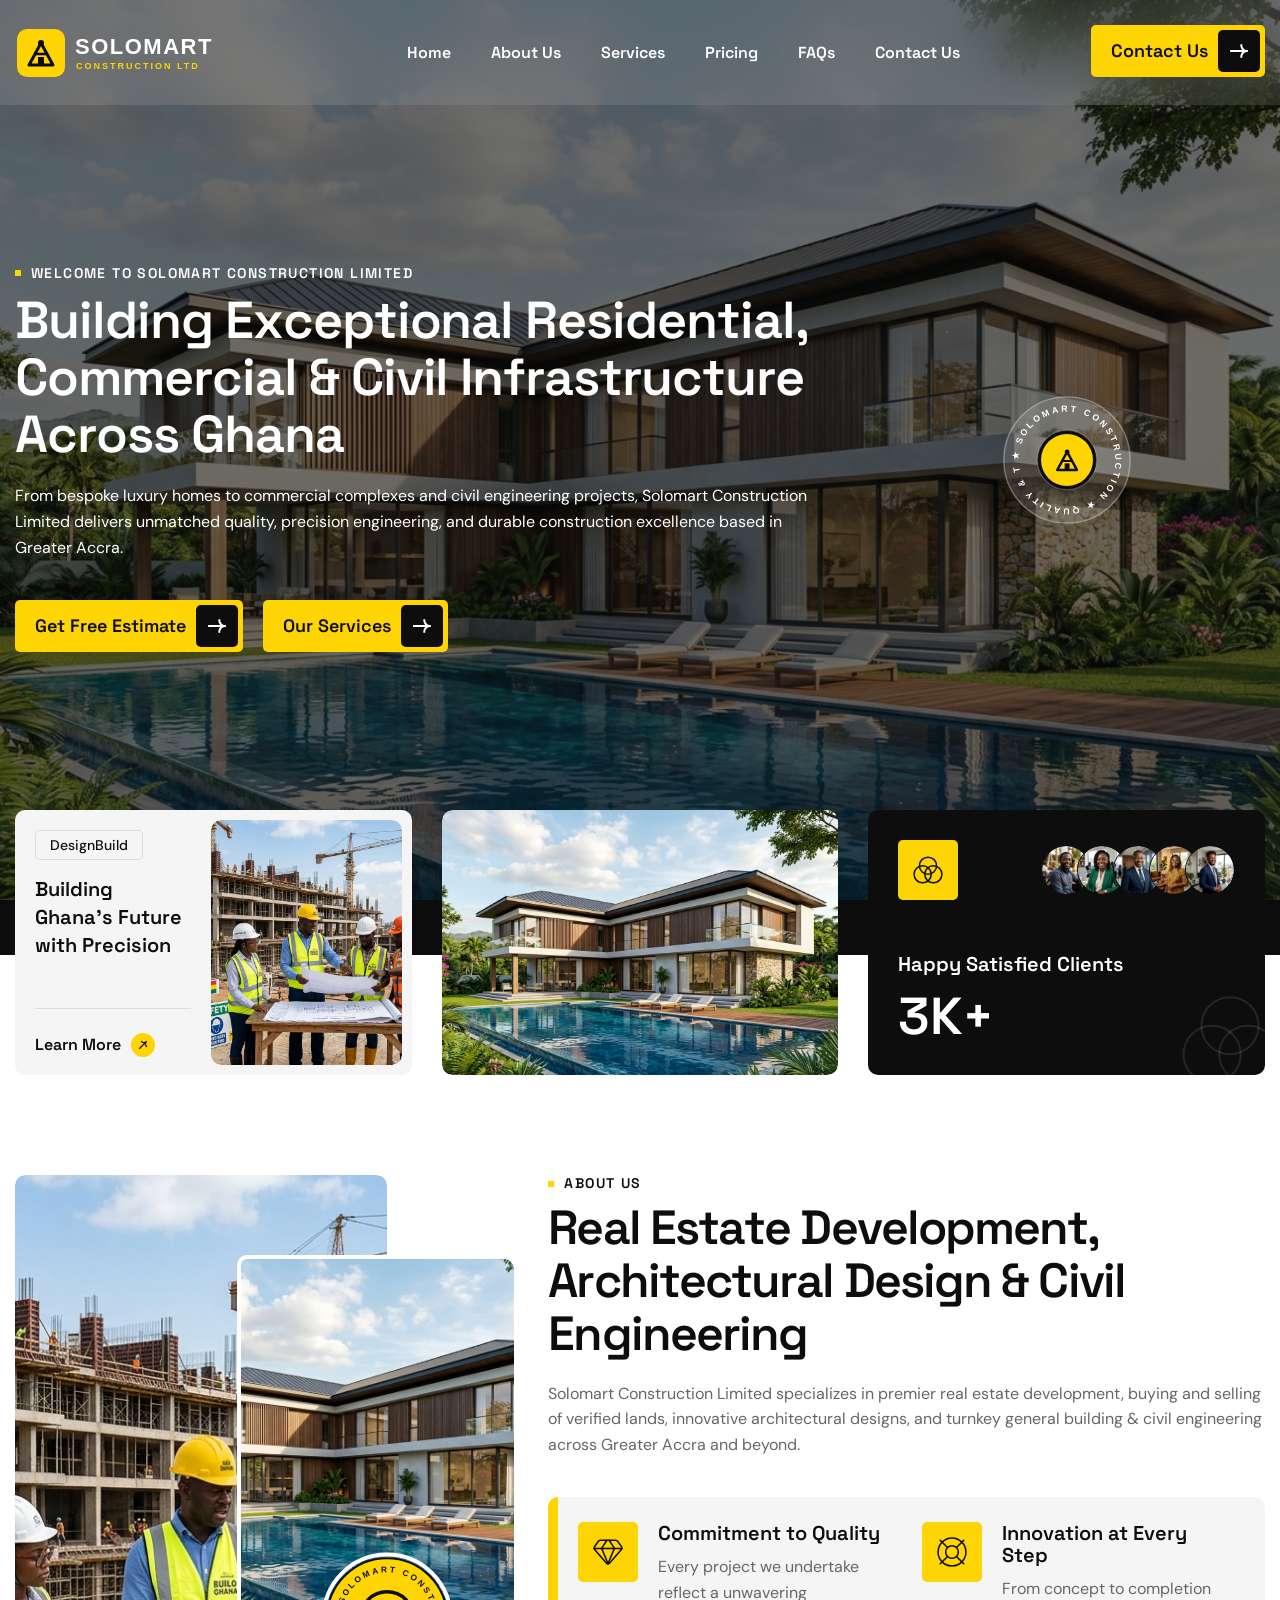
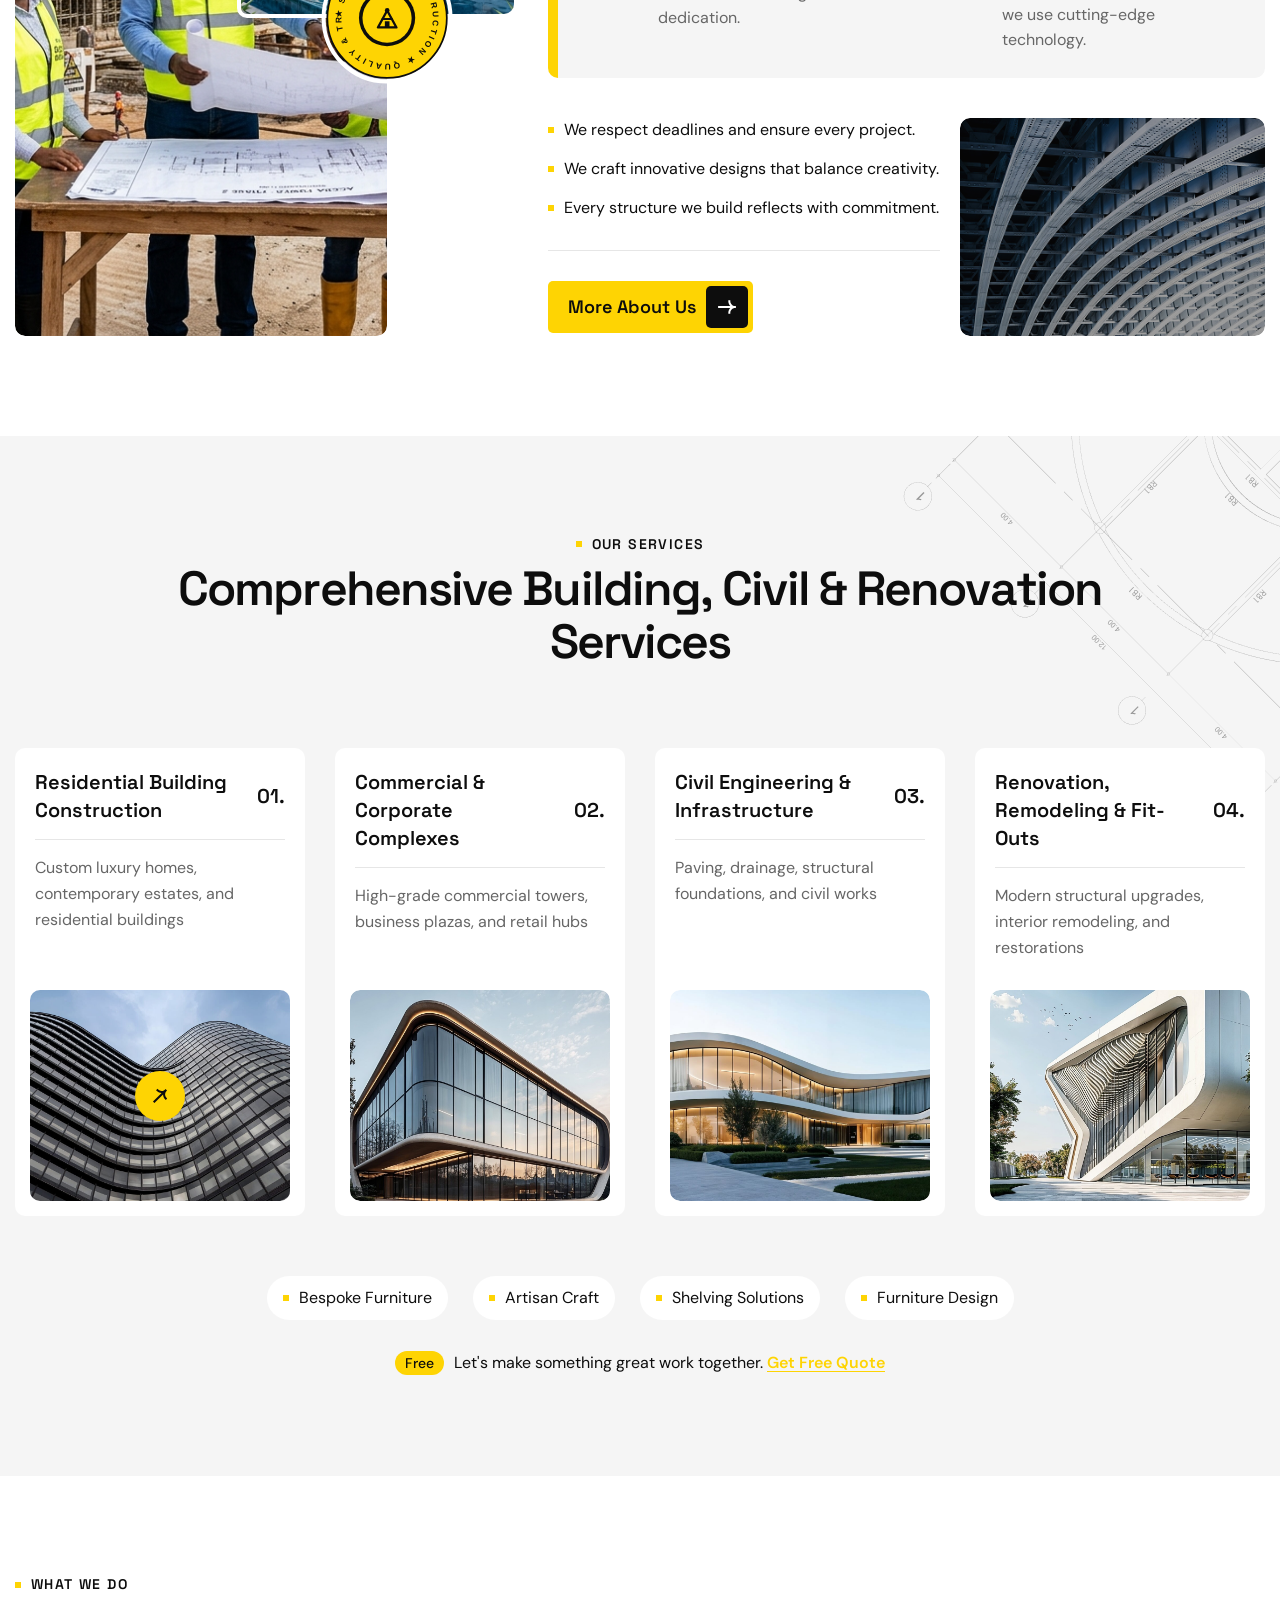
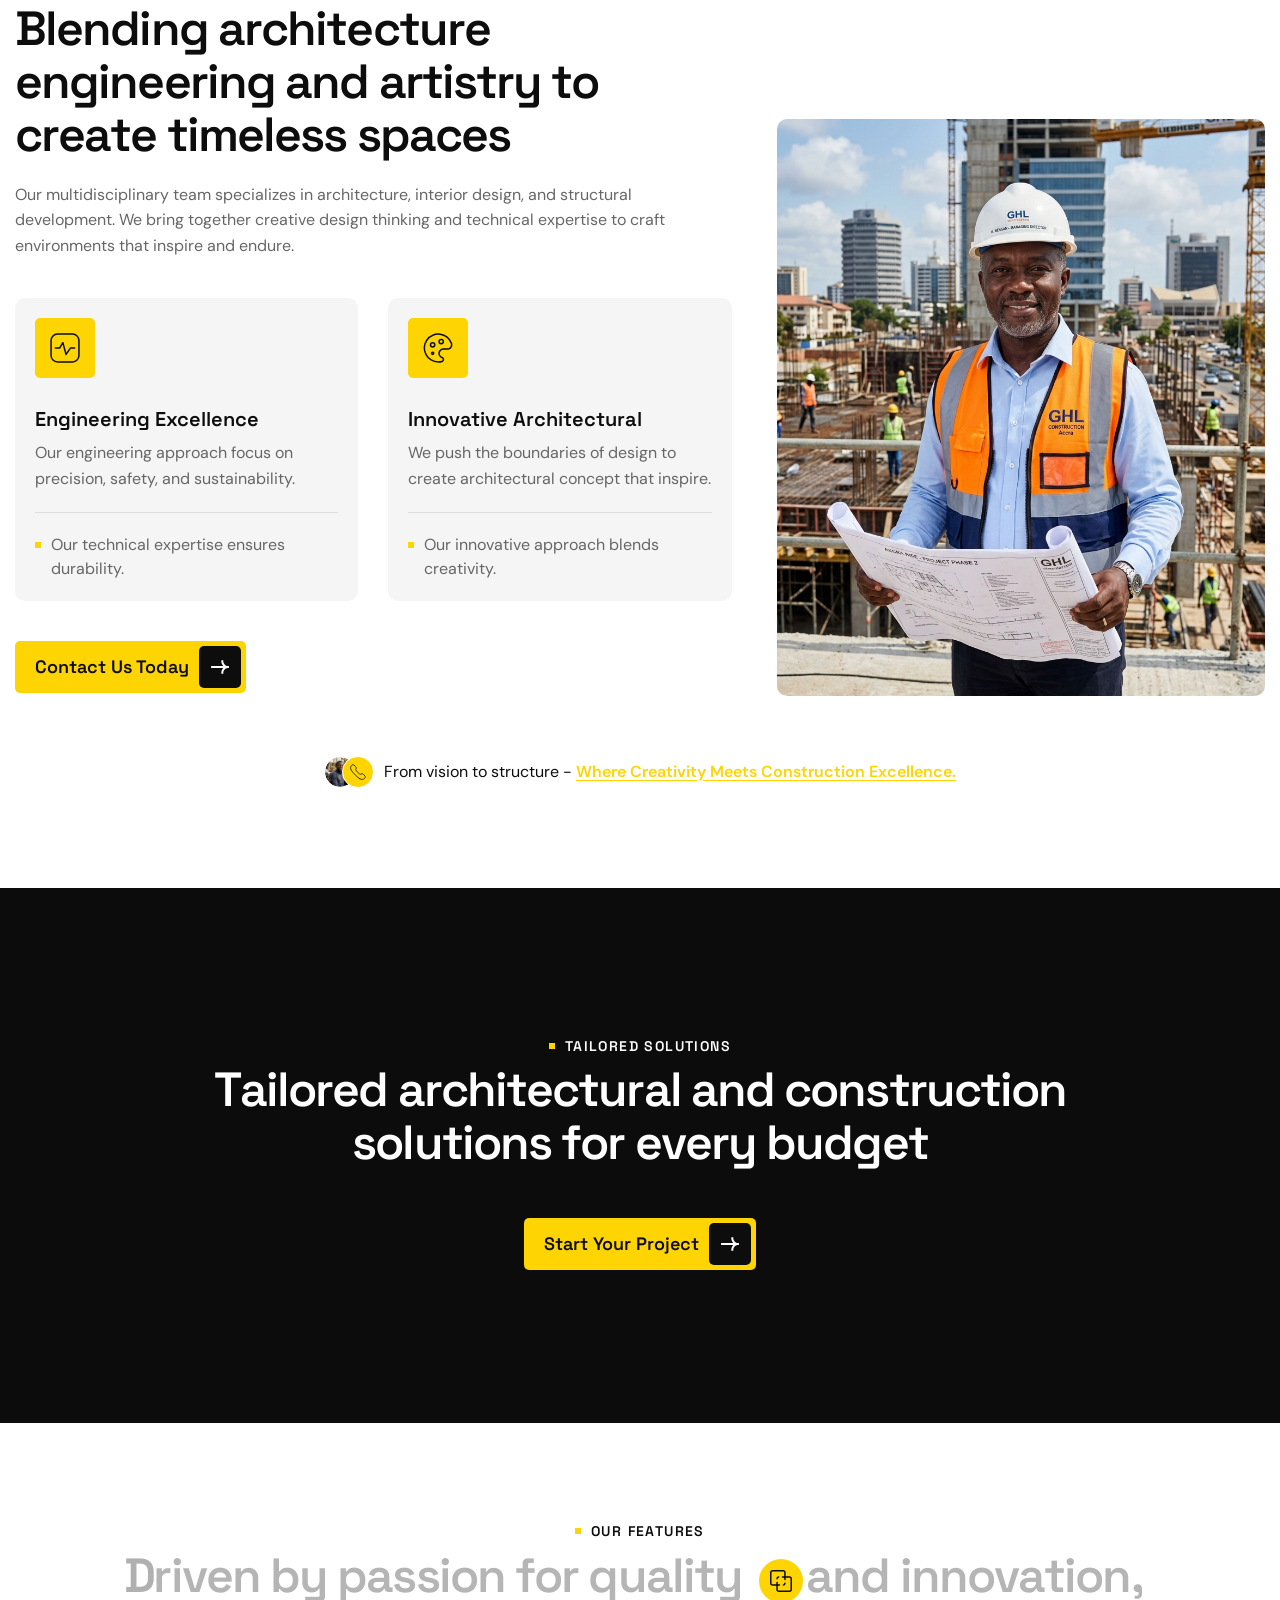
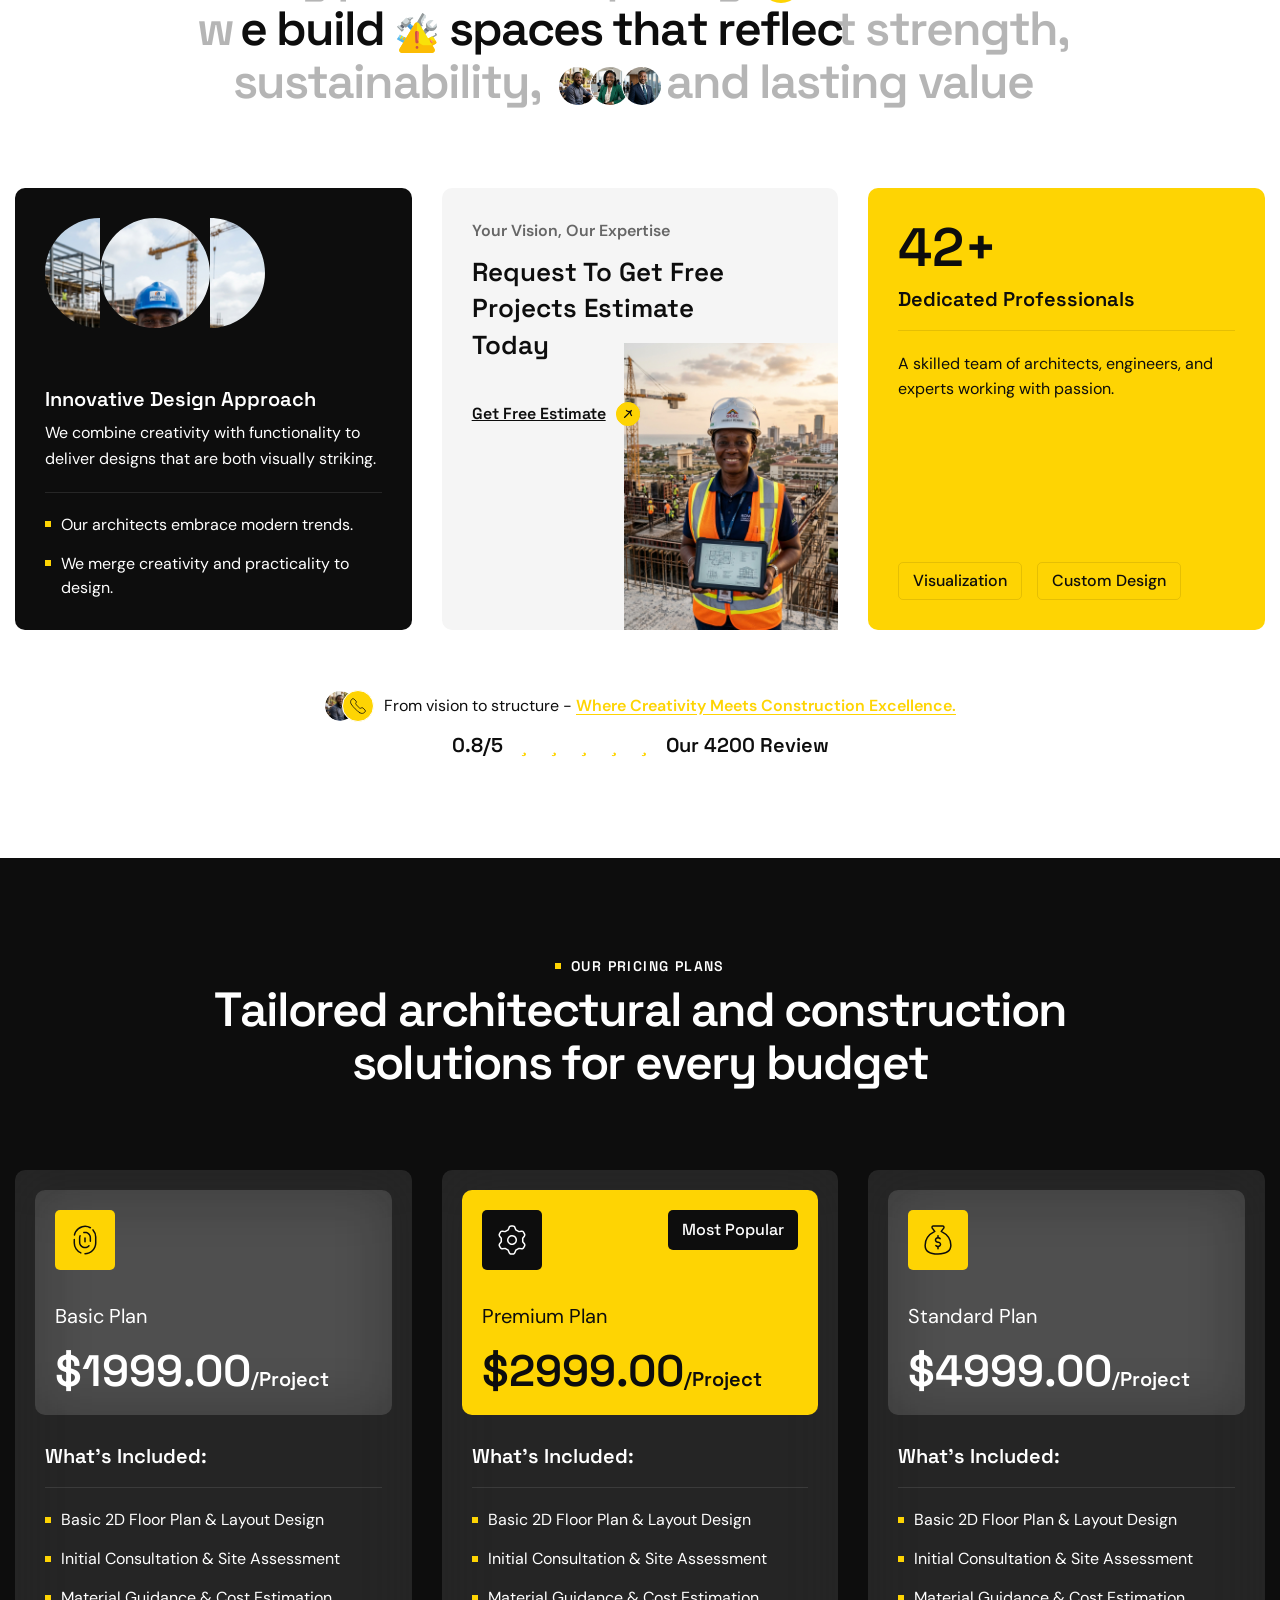
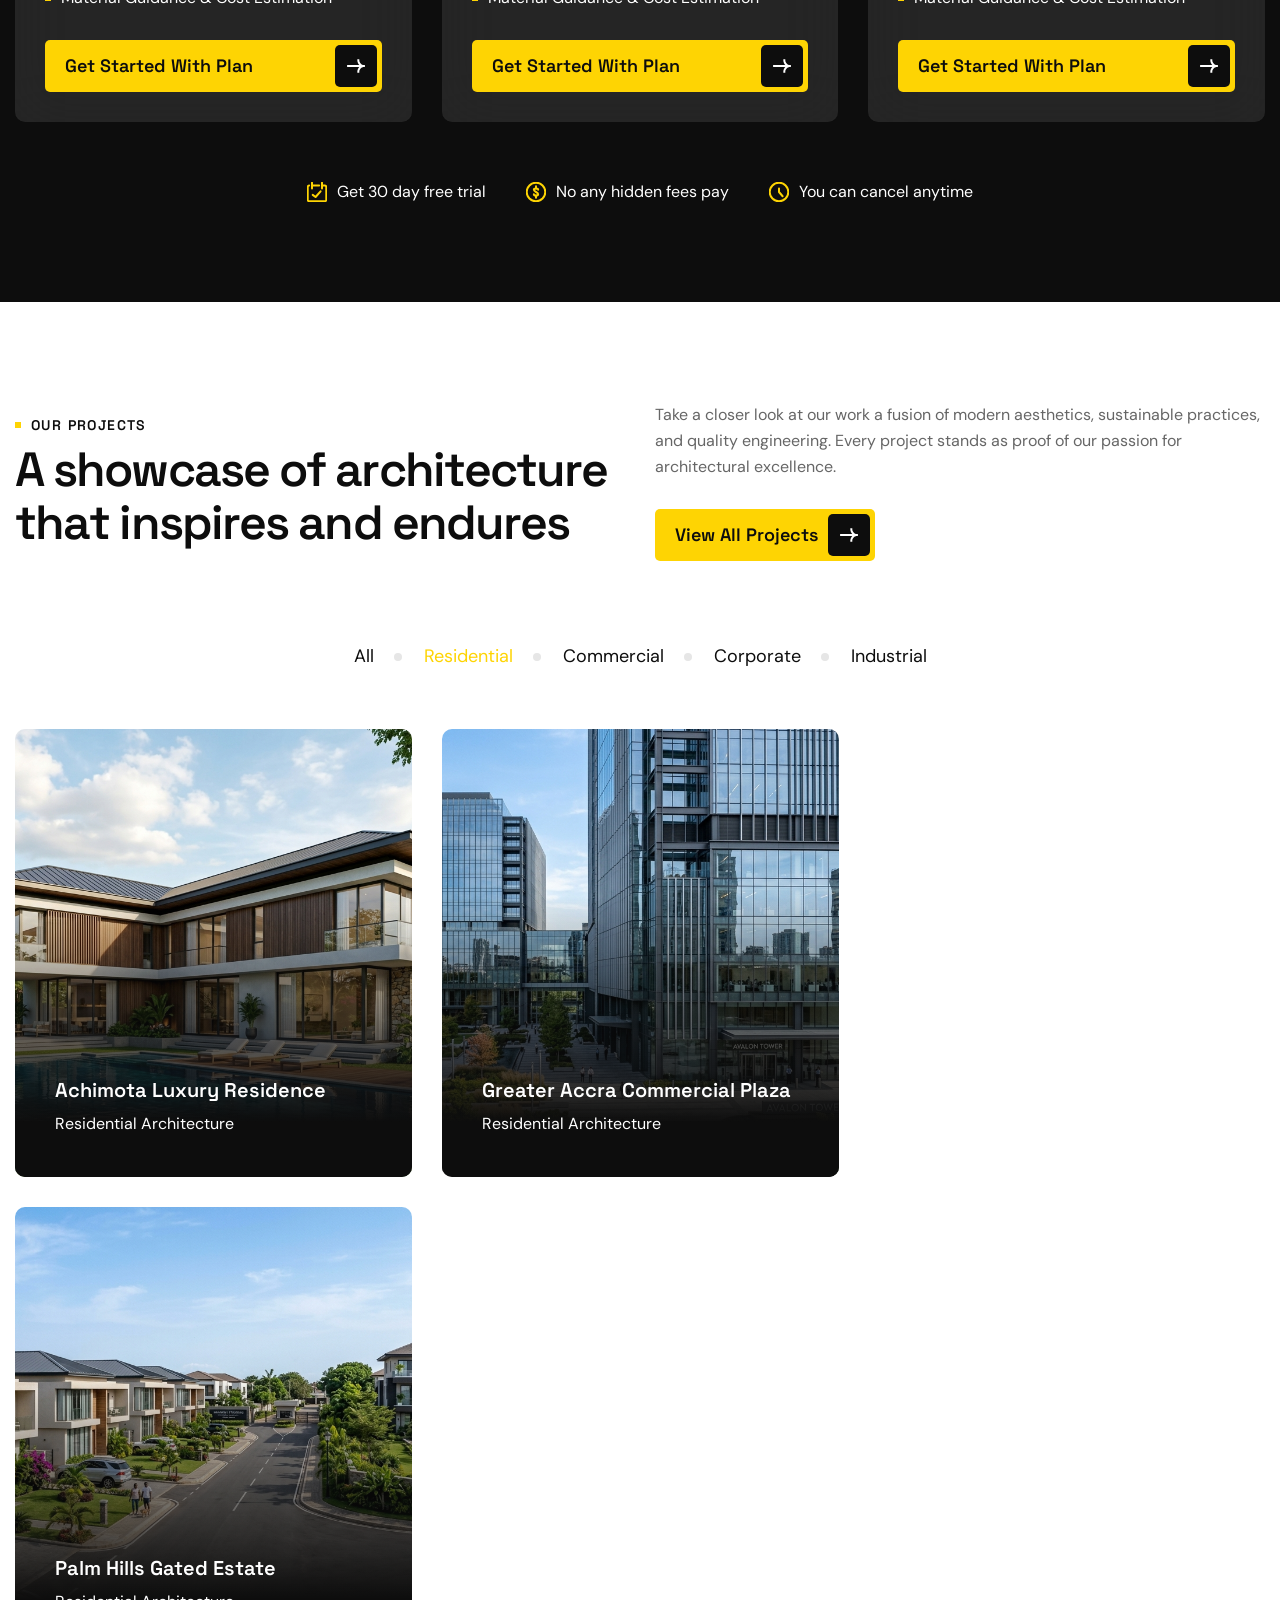
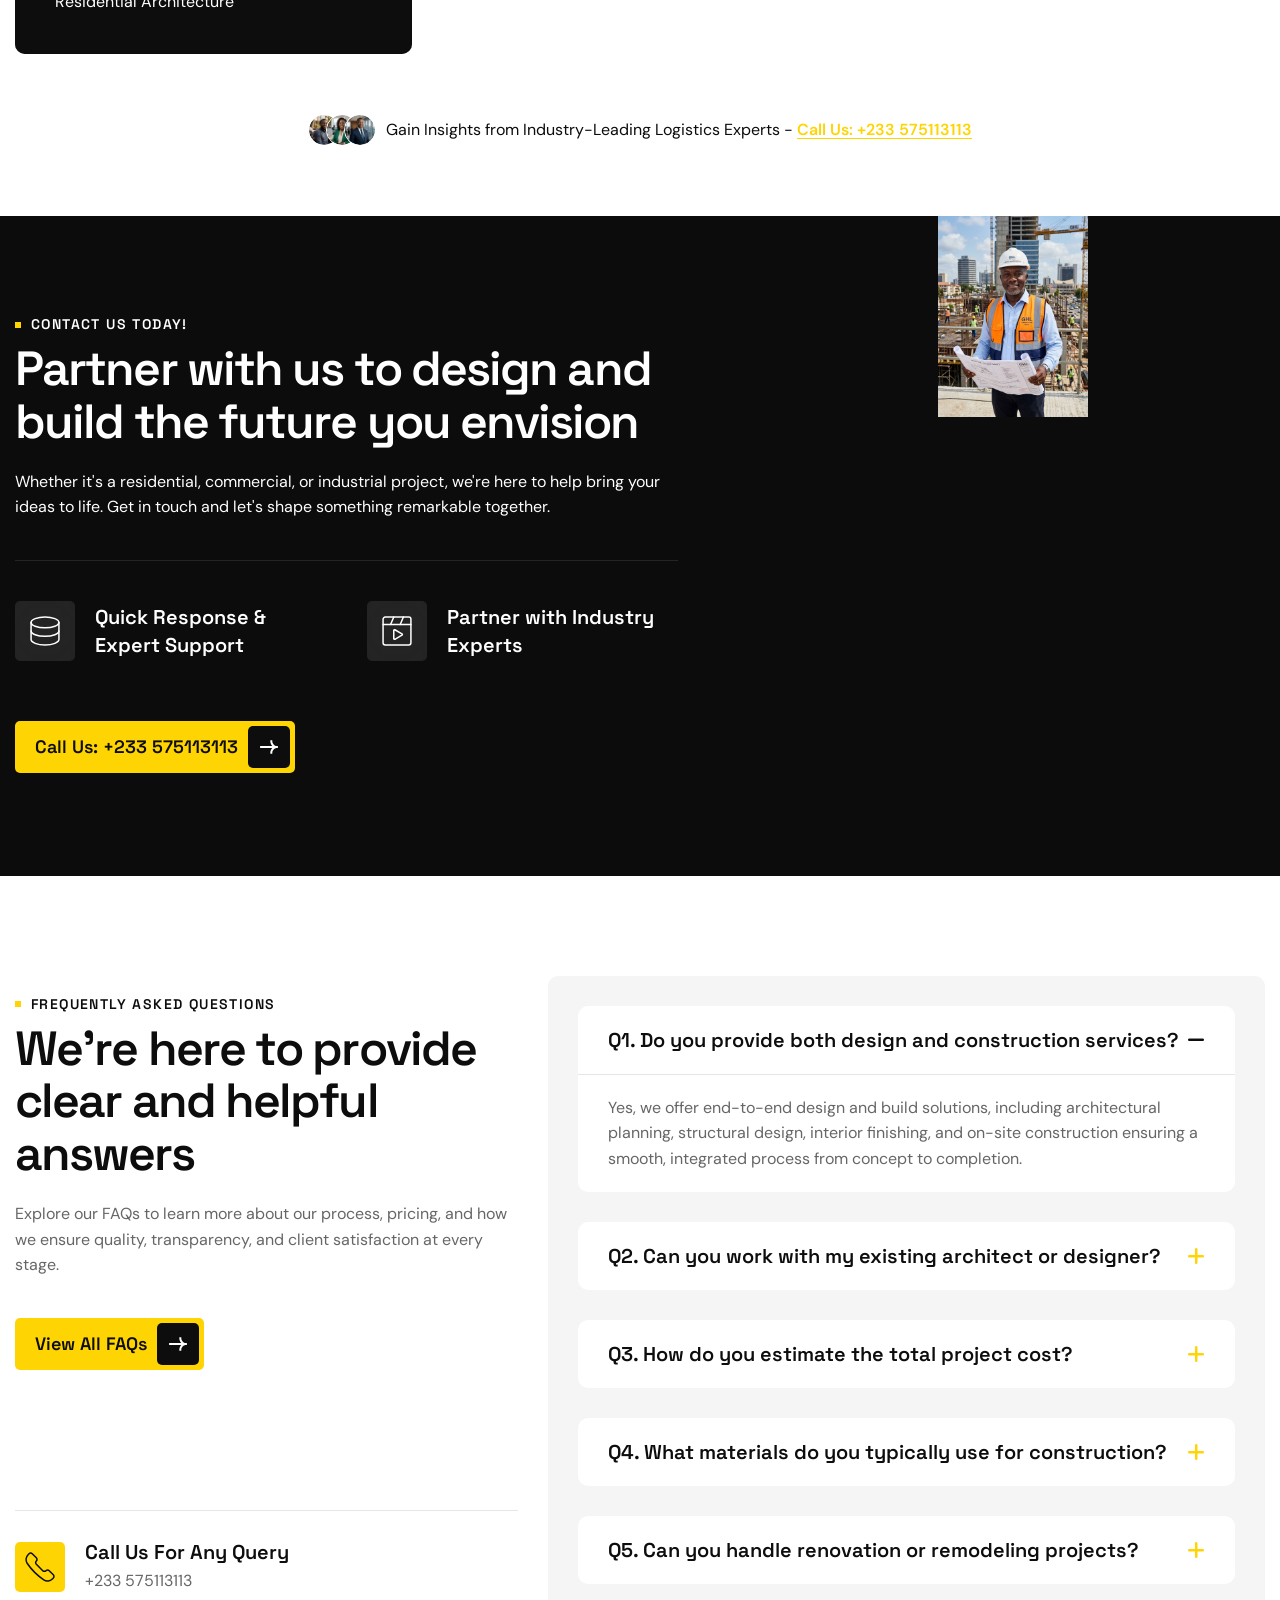
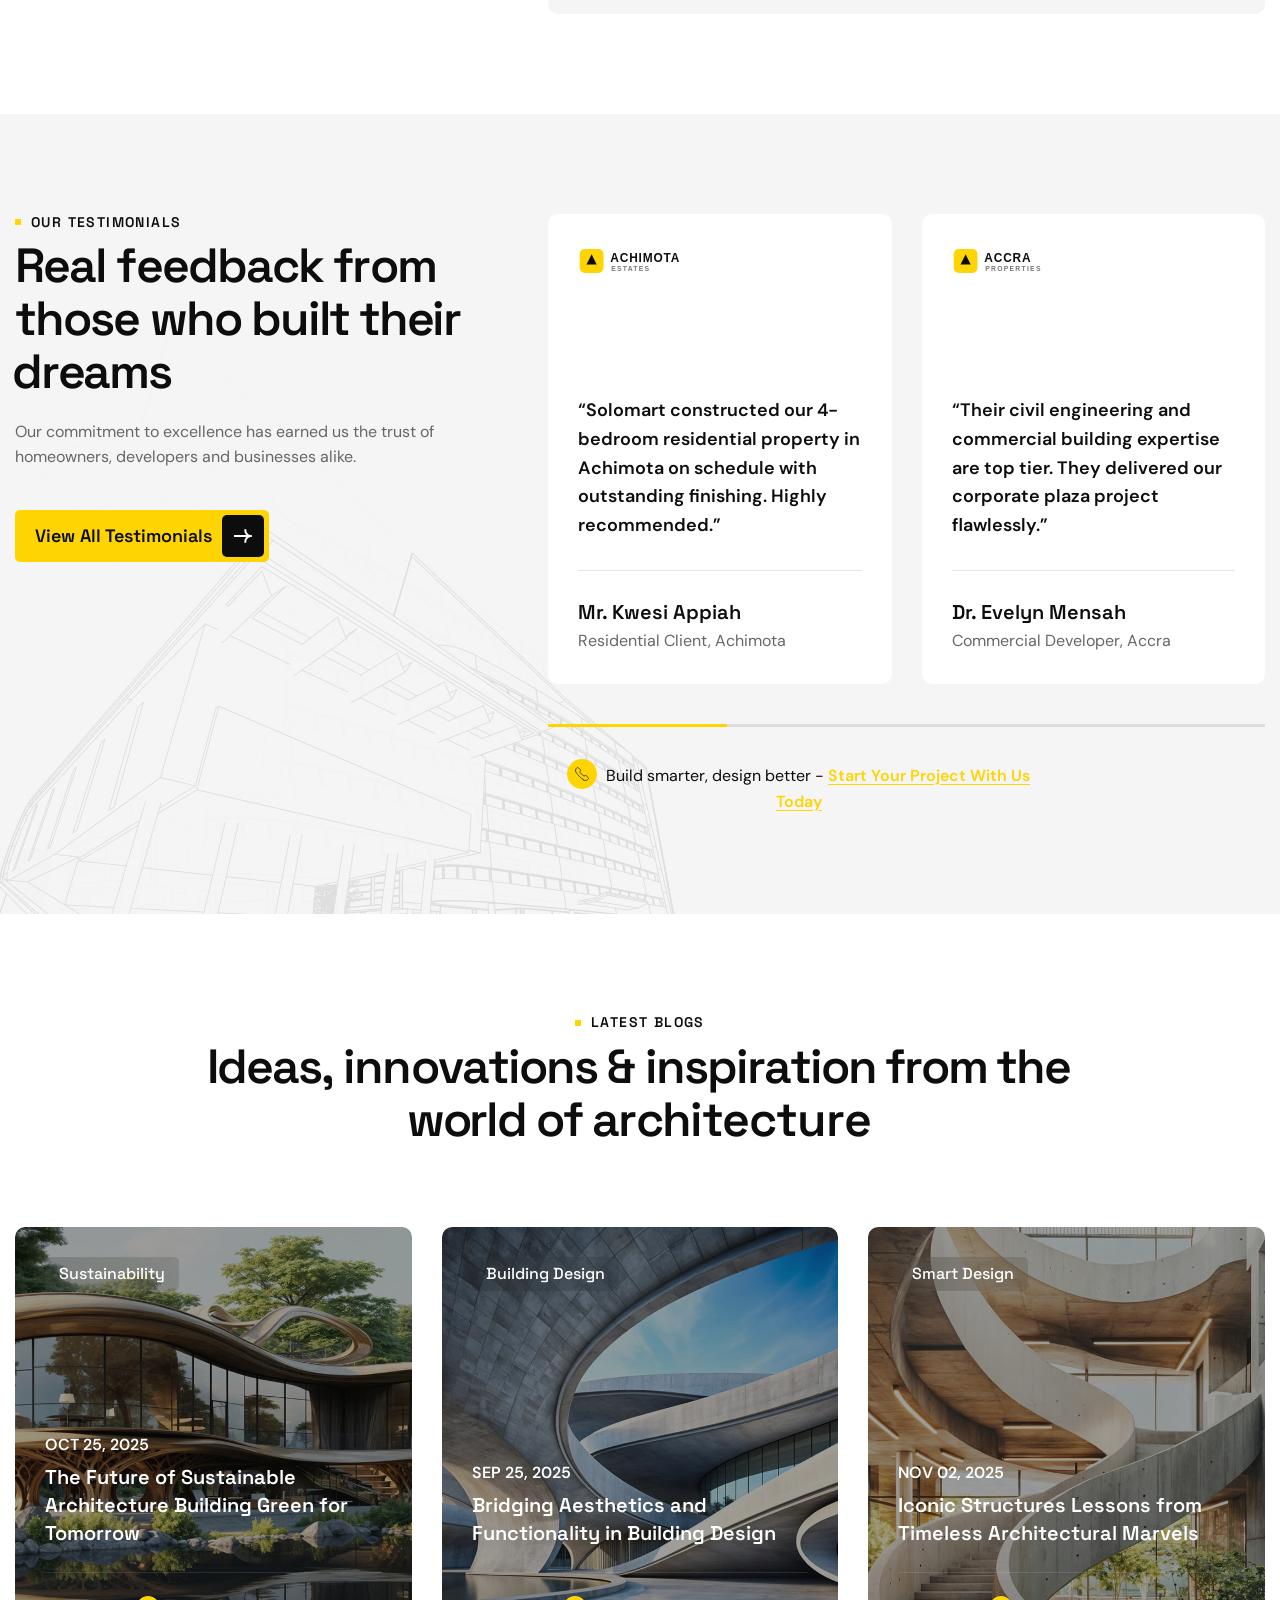
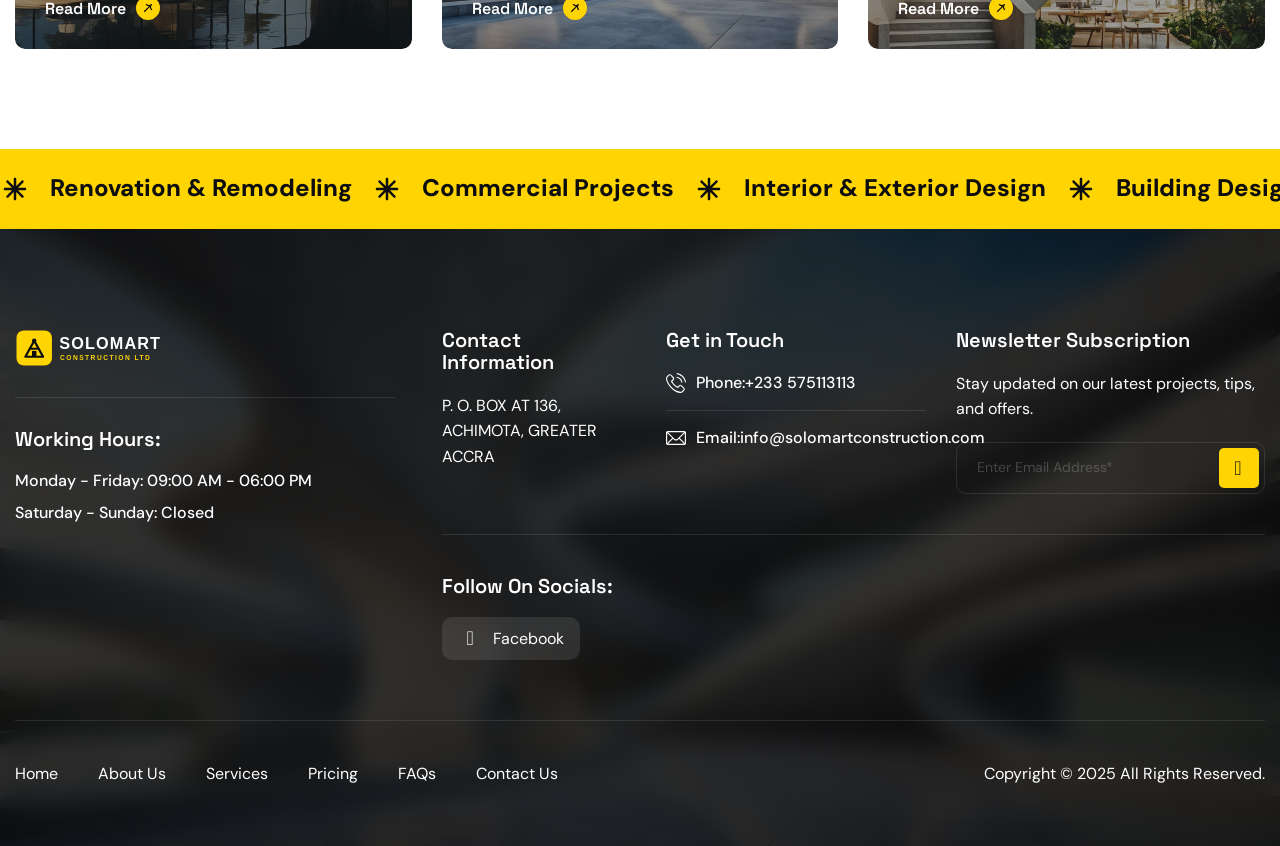
==== commit 22383bc0: "Remove dead links and point navigation and cards to valid pages" ====
--- a/index.html
+++ b/index.html
@@ -64,10 +64,9 @@
                             <ul class="navbar-nav mr-auto" id="menu">
                                 <li class="nav-item"><a class="nav-link" href="index.html">Home</a></li>
                                 <li class="nav-item"><a class="nav-link" href="about.html">About Us</a></li>
-                                <li class="nav-item"><a class="nav-link" href="projects.html">Projects</a></li>
-                                <!-- <li class="nav-item"><a class="nav-link" href="services.html">Services</a></li> -->
-                                <!-- <li class="nav-item"><a class="nav-link" href="blog.html">Blog</a></li> -->
-                                <!-- <li class="nav-item"><a class="nav-link" href="#">Pages</a></li> -->
+                                <li class="nav-item"><a class="nav-link" href="services.html">Services</a></li>
+                                <li class="nav-item"><a class="nav-link" href="pricing.html">Pricing</a></li>
+                                <li class="nav-item"><a class="nav-link" href="faqs.html">FAQs</a></li>
                                 <li class="nav-item"><a class="nav-link" href="contact.html">Contact Us</a></li>
                             </ul>
                         </div>
@@ -373,7 +372,7 @@
                     <div class="service-item wow fadeInUp active">
                         <div class="service-item-header">
                             <div class="service-item-title">
-                                <h2><a href="service-single.html">Residential Building Construction</a></h2>
+                                <h2><a href="services.html">Residential Building Construction</a></h2>
                                 <h3>01.</h3>
                             </div>
                             <div class="service-item-content">
@@ -387,7 +386,7 @@
                                 </figure>
                             </div>
                             <div class="service-item-btn">
-                                <a href="service-single.html" aria-label="Residential Building Construction" title="Residential Building Construction">
+                                <a href="services.html" aria-label="Residential Building Construction" title="Residential Building Construction">
                                     <img src="images/arrow-primary.svg" alt="Arrow">
                                 </a>
                             </div>
@@ -401,7 +400,7 @@
                     <div class="service-item wow fadeInUp" data-wow-delay="0.2s">
                         <div class="service-item-header">
                             <div class="service-item-title">
-                                <h2><a href="service-single.html">Commercial &amp; Corporate Complexes</a></h2>
+                                <h2><a href="services.html">Commercial &amp; Corporate Complexes</a></h2>
                                 <h3>02.</h3>
                             </div>
                             <div class="service-item-content">
@@ -415,7 +414,7 @@
                                 </figure>
                             </div>
                             <div class="service-item-btn">
-                                <a href="service-single.html" aria-label="Commercial &amp; Corporate Complexes" title="Commercial &amp; Corporate Complexes">
+                                <a href="services.html" aria-label="Commercial &amp; Corporate Complexes" title="Commercial &amp; Corporate Complexes">
                                     <img src="images/arrow-primary.svg" alt="Arrow">
                                 </a>
                             </div>
@@ -429,7 +428,7 @@
                     <div class="service-item wow fadeInUp" data-wow-delay="0.4s">
                         <div class="service-item-header">
                             <div class="service-item-title">
-                                <h2><a href="service-single.html">Civil Engineering &amp; Infrastructure</a></h2>
+                                <h2><a href="services.html">Civil Engineering &amp; Infrastructure</a></h2>
                                 <h3>03.</h3>
                             </div>
                             <div class="service-item-content">
@@ -443,7 +442,7 @@
                                 </figure>
                             </div>
                             <div class="service-item-btn">
-                                <a href="service-single.html" aria-label="Civil Engineering &amp; Infrastructure" title="Civil Engineering &amp; Infrastructure">
+                                <a href="services.html" aria-label="Civil Engineering &amp; Infrastructure" title="Civil Engineering &amp; Infrastructure">
                                     <img src="images/arrow-primary.svg" alt="Arrow">
                                 </a>
                             </div>
@@ -457,7 +456,7 @@
                     <div class="service-item wow fadeInUp" data-wow-delay="0.6s">
                         <div class="service-item-header">
                             <div class="service-item-title">
-                                <h2><a href="service-single.html">Renovation, Remodeling &amp; Fit-Outs</a></h2>
+                                <h2><a href="services.html">Renovation, Remodeling &amp; Fit-Outs</a></h2>
                                 <h3>04.</h3>
                             </div>
                             <div class="service-item-content">
@@ -471,7 +470,7 @@
                                 </figure>
                             </div>
                             <div class="service-item-btn">
-                                <a href="service-single.html" aria-label="Renovation, Remodeling &amp; Fit-Outs" title="Renovation, Remodeling &amp; Fit-Outs">
+                                <a href="services.html" aria-label="Renovation, Remodeling &amp; Fit-Outs" title="Renovation, Remodeling &amp; Fit-Outs">
                                     <img src="images/arrow-primary.svg" alt="Arrow">
                                 </a>
                             </div>
@@ -885,7 +884,7 @@
     
                         <!-- Section Button Start -->
                         <div class="section-btn wow fadeInUp" data-wow-delay="0.4s">
-                            <a href="projects.html" class="btn-default">View All Projects</a>
+                            <a href="services.html" class="btn-default">View All Projects</a>
                         </div>
                         <!-- Section Button End -->
                     </div>   
@@ -898,11 +897,11 @@
                     <!-- Our Gallery Nav start -->
                     <div class="project-nav wow fadeInUp" data-wow-delay="0.2s">
                         <ul>
-                            <li><a href="#" data-filter="*">all</a></li>
-                            <li><a href="#" class="active-btn" data-filter=".first">Residential</a></li>
-                            <li><a href="#" data-filter=".second">Commercial</a></li>
-                            <li><a href="#" data-filter=".third">Corporate</a></li>
-                            <li><a href="#" data-filter=".fourth">Industrial</a></li>
+                            <li><a href="javascript:void(0);" data-filter="*">all</a></li>
+                            <li><a href="javascript:void(0);" class="active-btn" data-filter=".first">Residential</a></li>
+                            <li><a href="javascript:void(0);" data-filter=".second">Commercial</a></li>
+                            <li><a href="javascript:void(0);" data-filter=".third">Corporate</a></li>
+                            <li><a href="javascript:void(0);" data-filter=".fourth">Industrial</a></li>
                         </ul>
                     </div>
                     <!-- Our Gallery Nav End -->
@@ -916,7 +915,7 @@
                             <div class="project-item active">
                                 <!-- Project Item Image Start -->
                                 <div class="project-item-image">
-                                    <a href="project-single.html" data-cursor-text="View" aria-label="Achimota Luxury Residence" title="Achimota Luxury Residence">
+                                    <a href="contact.html" data-cursor-text="View" aria-label="Achimota Luxury Residence" title="Achimota Luxury Residence">
                                         <figure class="image-anime">
                                             <img src="images/project-image-1.jpg" alt="Achimota Luxury Residence">
                                         </figure>
@@ -926,14 +925,14 @@
                                 
                                 <!-- Project Item Content Start -->
                                 <div class="project-item-content">
-                                    <h2><a href="project-single.html">Achimota Luxury Residence</a></h2>
+                                    <h2><a href="contact.html">Achimota Luxury Residence</a></h2>
                                     <p>Residential Architecture</p>
                                 </div>
                                 <!-- Project Item Content End -->
                                 
                                 <!-- Project Item Button Start -->
                                 <div class="project-item-btn">
-                                    <a href="project-single.html" aria-label="Achimota Luxury Residence Details" title="Achimota Luxury Residence Details">
+                                    <a href="contact.html" aria-label="Achimota Luxury Residence Details" title="Achimota Luxury Residence Details">
                                         <img src="images/arrow-white.svg" alt="Arrow">
                                     </a>
                                 </div>
@@ -947,7 +946,7 @@
                             <div class="project-item">
                                 <!-- Project Item Image Start -->
                                 <div class="project-item-image">
-                                    <a href="project-single.html" data-cursor-text="View" aria-label="Greater Accra Commercial Plaza" title="Greater Accra Commercial Plaza">
+                                    <a href="contact.html" data-cursor-text="View" aria-label="Greater Accra Commercial Plaza" title="Greater Accra Commercial Plaza">
                                         <figure class="image-anime">
                                             <img src="images/project-image-2.jpg" alt="Greater Accra Commercial Plaza">
                                         </figure>
@@ -957,14 +956,14 @@
                                 
                                 <!-- Project Item Content Start -->
                                 <div class="project-item-content">
-                                    <h2><a href="project-single.html">Greater Accra Commercial Plaza</a></h2>
+                                    <h2><a href="contact.html">Greater Accra Commercial Plaza</a></h2>
                                     <p>Residential Architecture</p>
                                 </div>
                                 <!-- Project Item Content End -->
                                 
                                 <!-- Project Item Button Start -->
                                 <div class="project-item-btn">
-                                    <a href="project-single.html" aria-label="Greater Accra Commercial Plaza Details" title="Greater Accra Commercial Plaza Details">
+                                    <a href="contact.html" aria-label="Greater Accra Commercial Plaza Details" title="Greater Accra Commercial Plaza Details">
                                         <img src="images/arrow-white.svg" alt="Arrow">
                                     </a>
                                 </div>
@@ -978,7 +977,7 @@
                             <div class="project-item">
                                 <!-- Project Item Image Start -->
                                 <div class="project-item-image">
-                                    <a href="project-single.html" data-cursor-text="View" aria-label="Palm Hills Gated Estate" title="Palm Hills Gated Estate">
+                                    <a href="contact.html" data-cursor-text="View" aria-label="Palm Hills Gated Estate" title="Palm Hills Gated Estate">
                                         <figure class="image-anime">
                                             <img src="images/project-image-3.jpg" alt="Palm Hills Gated Estate">
                                         </figure>
@@ -988,14 +987,14 @@
                                 
                                 <!-- Project Item Content Start -->
                                 <div class="project-item-content">
-                                    <h2><a href="project-single.html">Palm Hills Gated Estate</a></h2>
+                                    <h2><a href="contact.html">Palm Hills Gated Estate</a></h2>
                                     <p>Residential Architecture</p>
                                 </div>
                                 <!-- Project Item Content End -->
                                 
                                 <!-- Project Item Button Start -->
                                 <div class="project-item-btn">
-                                    <a href="project-single.html" aria-label="Palm Hills Gated Estate Details" title="Palm Hills Gated Estate Details">
+                                    <a href="contact.html" aria-label="Palm Hills Gated Estate Details" title="Palm Hills Gated Estate Details">
                                         <img src="images/arrow-white.svg" alt="Arrow">
                                     </a>
                                 </div>
@@ -1009,7 +1008,7 @@
                             <div class="project-item">
                                 <!-- Project Item Image Start -->
                                 <div class="project-item-image">
-                                    <a href="project-single.html" data-cursor-text="View" aria-label="Accra Civil &amp; Drainage Works" title="Accra Civil &amp; Drainage Works">
+                                    <a href="contact.html" data-cursor-text="View" aria-label="Accra Civil &amp; Drainage Works" title="Accra Civil &amp; Drainage Works">
                                         <figure class="image-anime">
                                             <img src="images/project-image-4.jpg" alt="Accra Civil &amp; Drainage Works">
                                         </figure>
@@ -1019,14 +1018,14 @@
                                 
                                 <!-- Project Item Content Start -->
                                 <div class="project-item-content">
-                                    <h2><a href="project-single.html">Accra Civil &amp; Drainage Works</a></h2>
+                                    <h2><a href="contact.html">Accra Civil &amp; Drainage Works</a></h2>
                                     <p>Residential Architecture</p>
                                 </div>
                                 <!-- Project Item Content End -->
                                 
                                 <!-- Project Item Button Start -->
                                 <div class="project-item-btn">
-                                    <a href="project-single.html" aria-label="Accra Civil &amp; Drainage Works Details" title="Accra Civil &amp; Drainage Works Details">
+                                    <a href="contact.html" aria-label="Accra Civil &amp; Drainage Works Details" title="Accra Civil &amp; Drainage Works Details">
                                         <img src="images/arrow-white.svg" alt="Arrow">
                                     </a>
                                 </div>
@@ -1040,7 +1039,7 @@
                             <div class="project-item">
                                 <!-- Project Item Image Start -->
                                 <div class="project-item-image">
-                                    <a href="project-single.html" data-cursor-text="View" aria-label="Airport Residential Suites" title="Airport Residential Suites">
+                                    <a href="contact.html" data-cursor-text="View" aria-label="Airport Residential Suites" title="Airport Residential Suites">
                                         <figure class="image-anime">
                                             <img src="images/project-image-5.jpg" alt="Airport Residential Suites">
                                         </figure>
@@ -1050,14 +1049,14 @@
                                 
                                 <!-- Project Item Content Start -->
                                 <div class="project-item-content">
-                                    <h2><a href="project-single.html">Airport Residential Suites</a></h2>
+                                    <h2><a href="contact.html">Airport Residential Suites</a></h2>
                                     <p>Residential Architecture</p>
                                 </div>
                                 <!-- Project Item Content End -->
                                 
                                 <!-- Project Item Button Start -->
                                 <div class="project-item-btn">
-                                    <a href="project-single.html" aria-label="Airport Residential Suites Details" title="Airport Residential Suites Details">
+                                    <a href="contact.html" aria-label="Airport Residential Suites Details" title="Airport Residential Suites Details">
                                         <img src="images/arrow-white.svg" alt="Arrow">
                                     </a>
                                 </div>
@@ -1071,7 +1070,7 @@
                             <div class="project-item">
                                 <!-- Project Item Image Start -->
                                 <div class="project-item-image">
-                                    <a href="project-single.html" data-cursor-text="View" aria-label="East Legon Executive Complex" title="East Legon Executive Complex">
+                                    <a href="contact.html" data-cursor-text="View" aria-label="East Legon Executive Complex" title="East Legon Executive Complex">
                                         <figure class="image-anime">
                                             <img src="images/project-image-6.jpg" alt="East Legon Executive Complex">
                                         </figure>
@@ -1081,14 +1080,14 @@
                                 
                                 <!-- Project Item Content Start -->
                                 <div class="project-item-content">
-                                    <h2><a href="project-single.html">East Legon Executive Complex</a></h2>
+                                    <h2><a href="contact.html">East Legon Executive Complex</a></h2>
                                     <p>Residential Architecture</p>
                                 </div>
                                 <!-- Project Item Content End -->
                                 
                                 <!-- Project Item Button Start -->
                                 <div class="project-item-btn">
-                                    <a href="project-single.html" aria-label="East Legon Executive Complex Details" title="East Legon Executive Complex Details">
+                                    <a href="contact.html" aria-label="East Legon Executive Complex Details" title="East Legon Executive Complex Details">
                                         <img src="images/arrow-white.svg" alt="Arrow">
                                     </a>
                                 </div>
@@ -1337,7 +1336,7 @@
 
                         <!-- Testimonial Button Start -->
                         <div class="testimonial-btn wow fadeInUp" data-wow-delay="0.4s">
-                            <a href="testimonials.html" class="btn-default">View all testimonials</a>
+                            <a href="contact.html" class="btn-default">View all testimonials</a>
                         </div>
                         <!-- Testimonial Button End -->
                     </div>
@@ -1473,7 +1472,7 @@
                     <div class="post-item wow fadeInUp">
                         <!-- Post Featured Image Start -->
                         <div class="post-featured-image">
-                            <a href="blog-single.html" data-cursor-text="View" aria-label="The Future of Sustainable Architecture Building Green for Tomorrow" title="The Future of Sustainable Architecture Building Green for Tomorrow">
+                            <a href="contact.html" data-cursor-text="View" aria-label="The Future of Sustainable Architecture Building Green for Tomorrow" title="The Future of Sustainable Architecture Building Green for Tomorrow">
                                 <figure>
                                     <img src="images/post-1.jpg" alt="The Future of Sustainable Architecture Building Green for Tomorrow">
                                 </figure>
@@ -1483,7 +1482,7 @@
 
                         <!-- Post Item Tag Start -->
                         <div class="post-item-tags">
-                            <a href="blog-single.html">Sustainability</a>
+                            <a href="contact.html">Sustainability</a>
                         </div>
                         <!-- Post Item Tag End -->
 
@@ -1501,7 +1500,7 @@
                                 
                                 <!-- Post Item Content Start -->
                                 <div class="post-item-content">
-                                    <h2><a href="blog-single.html">The Future of Sustainable Architecture Building Green for Tomorrow</a></h2>
+                                    <h2><a href="contact.html">The Future of Sustainable Architecture Building Green for Tomorrow</a></h2>
                                 </div>
                                 <!-- Post Item Content End -->
                             </div>
@@ -1509,7 +1508,7 @@
 
                             <!-- Post Item Readmore Button Start-->
                             <div class="post-item-btn">
-                                <a href="blog-single.html" class="readmore-btn">Read More</a>
+                                <a href="contact.html" class="readmore-btn">Read More</a>
                             </div>
                             <!-- Post Item Readmore Button End-->
                         </div>
@@ -1523,7 +1522,7 @@
                     <div class="post-item wow fadeInUp" data-wow-delay="0.2s">
                         <!-- Post Featured Image Start -->
                         <div class="post-featured-image">
-                            <a href="blog-single.html" data-cursor-text="View" aria-label="Bridging Aesthetics and Functionality in Building Design" title="Bridging Aesthetics and Functionality in Building Design">
+                            <a href="contact.html" data-cursor-text="View" aria-label="Bridging Aesthetics and Functionality in Building Design" title="Bridging Aesthetics and Functionality in Building Design">
                                 <figure>
                                     <img src="images/post-2.jpg" alt="Bridging Aesthetics and Functionality in Building Design">
                                 </figure>
@@ -1533,7 +1532,7 @@
 
                         <!-- Post Item Tag Start -->
                         <div class="post-item-tags">
-                            <a href="blog-single.html">Building Design</a>
+                            <a href="contact.html">Building Design</a>
                         </div>
                         <!-- Post Item Tag End -->
 
@@ -1551,7 +1550,7 @@
                                 
                                 <!-- Post Item Content Start -->
                                 <div class="post-item-content">
-                                    <h2><a href="blog-single.html">Bridging Aesthetics and Functionality in Building Design</a></h2>
+                                    <h2><a href="contact.html">Bridging Aesthetics and Functionality in Building Design</a></h2>
                                 </div>
                                 <!-- Post Item Content End -->
                             </div>
@@ -1559,7 +1558,7 @@
 
                             <!-- Post Item Button Start-->
                             <div class="post-item-btn">
-                                <a href="blog-single.html" class="readmore-btn">Read More</a>
+                                <a href="contact.html" class="readmore-btn">Read More</a>
                             </div>
                             <!-- Post Item Button End-->
                         </div>
@@ -1573,7 +1572,7 @@
                     <div class="post-item wow fadeInUp" data-wow-delay="0.4s">
                         <!-- Post Featured Image Start -->
                         <div class="post-featured-image">
-                            <a href="blog-single.html" data-cursor-text="View" aria-label="Iconic Structures Lessons from Timeless Architectural Marvels" title="Iconic Structures Lessons from Timeless Architectural Marvels">
+                            <a href="contact.html" data-cursor-text="View" aria-label="Iconic Structures Lessons from Timeless Architectural Marvels" title="Iconic Structures Lessons from Timeless Architectural Marvels">
                                 <figure>
                                     <img src="images/post-3.jpg" alt="Iconic Structures Lessons from Timeless Architectural Marvels">
                                 </figure>
@@ -1583,7 +1582,7 @@
 
                         <!-- Post Item Tag Start -->
                         <div class="post-item-tags">
-                            <a href="blog-single.html">Smart Design</a>
+                            <a href="contact.html">Smart Design</a>
                         </div>
                         <!-- Post Item Tag End -->
 
@@ -1601,7 +1600,7 @@
                                 
                                 <!-- Post Item Content Start -->
                                 <div class="post-item-content">
-                                    <h2><a href="blog-single.html">Iconic Structures Lessons from Timeless Architectural Marvels</a></h2>
+                                    <h2><a href="contact.html">Iconic Structures Lessons from Timeless Architectural Marvels</a></h2>
                                 </div>
                                 <!-- Post Item Content End -->
                             </div>
@@ -1609,7 +1608,7 @@
 
                             <!-- Post Item Readmore Button Start-->
                             <div class="post-item-btn">
-                                <a href="blog-single.html" class="readmore-btn">Read More</a>
+                                <a href="contact.html" class="readmore-btn">Read More</a>
                             </div>
                             <!-- Post Item Readmore Button End-->
                         </div>
@@ -1723,17 +1722,12 @@
                             </div>
                             <!-- Footer Newsletter Form End -->
 
-                            <!-- Follow On Socials Commented Out:
-                            <div class="footer-links footer-social-links">
+                                                                                    <div class="footer-links footer-social-links">
                                 <h3>Follow On Socials:</h3>
                                 <ul>
-                                    <li><a href="#"><i class="fa-brands fa-dribbble"></i>Dribbble</a></li>
-                                    <li><a href="#"><i class="fa-brands fa-facebook-f"></i> Facebook</a></li>
-                                    <li><a href="#"><i class="fa-brands fa-linkedin-in"></i>LinkedIn</a></li>
-                                    <li><a href="#"><i class="fa-brands fa-instagram"></i>Instagram</a></li>
+                                    <li><a href="https://www.facebook.com/profile.php?id=100076154202721" target="_blank" rel="noopener noreferrer" title="Solomart Facebook" aria-label="Solomart Facebook"><i class="fa-brands fa-facebook-f"></i> Facebook</a></li>
                                 </ul>
                             </div>
-                            -->
                         </div>
                     </div>
 
@@ -1745,9 +1739,9 @@
                                 <ul>
                                     <li><a href="index.html">Home</a></li>
                                     <li><a href="about.html">About Us</a></li>
-                                    <li><a href="projects.html">Projects</a></li>
-                                    <!-- <li><a href="services.html">Services</a></li> -->
-                                    <!-- <li><a href="blog.html">Blog</a></li> -->
+                                    <li><a href="services.html">Services</a></li>
+                                    <li><a href="pricing.html">Pricing</a></li>
+                                    <li><a href="faqs.html">FAQs</a></li>
                                     <li><a href="contact.html">Contact Us</a></li>
                                 </ul>
                             </div>
--- a/css/custom.css
+++ b/css/custom.css
@@ -44,6 +44,17 @@
 -------------------------------------------------------------------------------------- */
 
 /************************************/
+/*** 	 Utility Classes         ***/
+/************************************/
+
+/* Honeypot anti-spam field - hidden from users */
+.hp-field {
+    display: none !important;
+    position: absolute;
+    left: -9999px;
+}
+
+/************************************/
 /*** 	 01. Global Variables	  ***/
 /************************************/
 
@@ -501,8 +512,8 @@
 	position: relative;
 	top: 0;
 	background: var(--dark-divider-color);
+	-webkit-backdrop-filter: blur(30px) saturate(100%);
 	backdrop-filter: blur(30px) saturate(100%);
-	-webkit-backdrop-filter: blur(30px) saturate(100%);
 	z-index: 100;
 }
 
@@ -1874,10 +1885,14 @@
 
 .feature-item-shape-image figure{
 	display: block;
+	-webkit-mask-image: url('../images/feature-item-image-shape-1.svg');
     mask-image: url('../images/feature-item-image-shape-1.svg');
 	background-image: url('../images/feature-item-image-shape-1.svg');
+	-webkit-mask-size: cover;
     mask-size: cover;
+	-webkit-mask-position: center center;
     mask-position: center center;
+	-webkit-mask-repeat: no-repeat;
     mask-repeat: no-repeat;
     width: 220px;
     height: 110px; 
@@ -2028,8 +2043,8 @@
 
 .pricing-item{
 	background: var(--dark-divider-color);
+	-webkit-backdrop-filter: blur(30px);
 	backdrop-filter: blur(30px);
-	-webkit-backdrop-filter: blur(30px);
 	border-radius: 10px;
 	height: calc(100% - 30px); 
 	margin-bottom: 30px;
@@ -2039,8 +2054,8 @@
 .pricing-item-header{
 	position: relative;
 	background: var(--dark-divider-color);
+	-webkit-backdrop-filter: blur(30px);
 	backdrop-filter: blur(30px);
-	-webkit-backdrop-filter: blur(30px);
 	border-radius: 10px;
 	padding: 30px;
 }
@@ -2423,8 +2438,8 @@
 	width: 60px;
 	height: 60px;
 	background: var(--dark-divider-color);
+	-webkit-backdrop-filter: blur(30px) saturate(100%);
 	backdrop-filter: blur(30px) saturate(100%);
-	-webkit-backdrop-filter: blur(30px) saturate(100%);
 	border-radius: 5px;
 	display: flex;
 	align-items: center;
@@ -2797,8 +2812,8 @@
 	line-height: 1.5em;
 	color: var(--white-color);
 	background: var(--divider-color);
-	backdrop-filter:  blur(30px) saturate(100%);
 	-webkit-backdrop-filter: blur(30px) saturate(100%);
+	backdrop-filter: blur(30px) saturate(100%);
 	border-radius: 5px;
 	padding: 5px 14px;
 	transition: all 0.4s ease-in-out;
@@ -2877,8 +2892,8 @@
 }
 
 .main-footer::after{
+    -webkit-backdrop-filter: blur(12px);
     backdrop-filter: blur(12px);
-    -webkit-backdrop-filter: blur(12px);
 }
 
 .footer-scrolling-ticker{
@@ -2892,6 +2907,7 @@
 	--gap: 20px;
 	display: flex;
 	overflow: hidden;
+	-webkit-user-select: none;
 	user-select: none;
 	gap: var(--gap);
 	align-items: center;
@@ -3140,8 +3156,8 @@
     color: var(--white-color);
     line-height: normal;
     background: var(--dark-divider-color);
+    -webkit-backdrop-filter: blur(180px);
     backdrop-filter: blur(180px);
-    -webkit-backdrop-filter: blur(180px);
     border-radius: 10px;
     padding: 10px 16px;
     transition: all 0.4s ease-in-out;
@@ -3273,8 +3289,8 @@
 	background-color: var(--dark-divider-color);
 	padding: 50px;
 	border-radius: 10px;
+    -webkit-backdrop-filter: blur(30px);
 	backdrop-filter: blur(30px);
-    -webkit-backdrop-filter: blur(30px);
 	height: calc(100% - 30px);
 	margin-bottom: 30px;
 	overflow: hidden;
@@ -3297,24 +3313,30 @@
 
 .approach-item-image figure{
 	display: block;
+	-webkit-mask-repeat: no-repeat;
     mask-repeat: no-repeat;
+	-webkit-mask-size: cover;
     mask-size: cover;
+	-webkit-mask-position: center center;
     mask-position: center center;
 	width: 100%;
 	max-width: 120px;
 }
 
 .approach-item.box-1 .approach-item-image figure{
+	-webkit-mask-image: url('../images/approach-item-shape-1.svg');
     mask-image: url('../images/approach-item-shape-1.svg');
     background-image: url('../images/approach-item-shape-1.svg');
 }
 
 .approach-item.box-2 .approach-item-image figure{
+	-webkit-mask-image: url('../images/approach-item-shape-2.svg');
     mask-image: url('../images/approach-item-shape-2.svg');
     background-image: url('../images/approach-item-shape-2.svg');
 }
 
 .approach-item.box-3 .approach-item-image figure{
+	-webkit-mask-image: url('../images/approach-item-shape-3.svg');
     mask-image: url('../images/approach-item-shape-3.svg');
     background-image: url('../images/approach-item-shape-3.svg');
 }
@@ -3441,8 +3463,8 @@
 	left: 20px;
 	bottom: 20px;
 	background-color: var(--divider-color);
+	-webkit-backdrop-filter: blur(30px) saturate(100%);
 	backdrop-filter: blur(30px) saturate(100%);
-    -webkit-backdrop-filter: blur(30px) saturate(100%);
 	display: flex;
 	flex-wrap: wrap;
 	align-items: center;
@@ -4646,11 +4668,15 @@
 }
 
 .project-feature-item-image figure{
+	-webkit-mask-image: url('../images/project-feature-image-shape.svg');
     mask-image: url('../images/project-feature-image-shape.svg');
     background-image: url('../images/project-feature-image-shape.svg');
 	display: block;
+	-webkit-mask-size: cover;
     mask-size: cover;
+	-webkit-mask-position: center center;
     mask-position: center center;
+	-webkit-mask-repeat: no-repeat;
     mask-repeat: no-repeat;
     width: 100%;
     height: 100%;
@@ -7209,8 +7235,8 @@
 
 header.main-header.header-gold .header-sticky{
     background: transparent;
+    -webkit-backdrop-filter: initial;
     backdrop-filter: initial;
-    -webkit-backdrop-filter: initial;
     border-bottom: 1px solid var(--dark-divider-color);
 }
 
@@ -7312,10 +7338,12 @@
 	position: absolute;
 	width: 20px;
     height: 20px;
+	-webkit-mask: url('../images/hero-client-box-corner-shape-gold.svg');
 	mask: url('../images/hero-client-box-corner-shape-gold.svg');
-	-webkit-mask: url('../images/hero-client-box-corner-shape-gold.svg');
 	background-color: var(--primary-color);
+	-webkit-mask-repeat: no-repeat;
 	mask-repeat: no-repeat;
+	-webkit-mask-size: cover;
 	mask-size: cover;
 }
 
@@ -7343,8 +7371,8 @@
     bottom: 0;
     left: 60px;
     background: var(--dark-divider-color);
+    -webkit-backdrop-filter: blur(20px) saturate(100%);
     backdrop-filter: blur(20px) saturate(100%);
-    -webkit-backdrop-filter: blur(20px) saturate(100%);
     border-radius: 10px 10px 0 0;
     text-align: center;
     width: 100%;
@@ -7820,11 +7848,15 @@
 
 .what-we-item-shape-image-gold figure{
     display: block;
+    -webkit-mask-size: cover;
     mask-size: cover;
+    -webkit-mask-position: center center;
     mask-position: center center;
+    -webkit-mask-repeat: no-repeat;
     mask-repeat: no-repeat;
     width: 100px;
     height: 70px; 
+    -webkit-mask-image: url('../images/what-we-item-bg-shape-image-1-gold.svg');
     mask-image: url('../images/what-we-item-bg-shape-image-1-gold.svg');
 	background-image: url('../images/what-we-item-bg-shape-image-1-gold.svg');
 }
@@ -7893,6 +7925,7 @@
 .what-we-item-gold.box-4 .what-we-item-shape-image-gold figure{
     width: 100px;
     height: 50px;
+    -webkit-mask-image: url(../images/what-we-item-bg-shape-image-2-gold.svg);
     mask-image: url(../images/what-we-item-bg-shape-image-2-gold.svg);
     background-image: url(../images/what-we-item-bg-shape-image-2-gold.svg);
 }
@@ -7977,8 +8010,8 @@
 
 .why-choose-item-gold{
     background: var(--dark-divider-color);
+    -webkit-backdrop-filter: blur(20px);
     backdrop-filter: blur(20px);
-    -webkit-backdrop-filter: blur(20px);
     border-radius: 10px;
     display: flex;
     flex-wrap: wrap;
@@ -8049,8 +8082,8 @@
 
 .why-choose-counter-list-gold{
     background: var(--dark-divider-color);
+    -webkit-backdrop-filter: blur(20px);
     backdrop-filter: blur(20px);
-    -webkit-backdrop-filter: blur(20px);
     border-radius: 10px;
     display: flex;
     flex-wrap: wrap;
@@ -8105,8 +8138,8 @@
     align-items: center;
     gap: 20px;
     background: var(--dark-divider-color);
+    -webkit-backdrop-filter: blur(20px);
     backdrop-filter: blur(20px);
-    -webkit-backdrop-filter: blur(20px);
     border-radius: 10px;
     padding: 10px;
 }
@@ -9660,8 +9693,8 @@
 .hero-body-item-silver{
 	width: calc(50% - 15px);
 	background: var(--dark-divider-color);
+    -webkit-backdrop-filter: blur(30px) saturate(100%);
     backdrop-filter: blur(30px) saturate(100%);
-    -webkit-backdrop-filter: blur(30px) saturate(100%);
 	border-radius: 10px;
 	display: flex;
 	flex-wrap: wrap;
@@ -9798,8 +9831,8 @@
     bottom: 30px;
     left: 30px;
     background: var(--divider-color);
+    -webkit-backdrop-filter: blur(15px) saturate(100%);
     backdrop-filter: blur(15px) saturate(100%);
-    -webkit-backdrop-filter: blur(15px) saturate(100%);
 	display: flex;
 	flex-wrap: wrap;
 	align-items: start;
@@ -10055,10 +10088,14 @@
 
 .service-item-image-silver figure{
 	display: block;
+	-webkit-mask-image: url('../images/service-image-shap-silver.svg');
 	mask-image: url('../images/service-image-shap-silver.svg');
     background-image: url('../images/service-image-shap-silver.svg');
+    -webkit-mask-size: cover;
     mask-size: cover;
+    -webkit-mask-position: center center;
     mask-position: center center;
+    -webkit-mask-repeat: no-repeat;
     mask-repeat: no-repeat;
     max-width: 355px;
     max-height: 175px;
@@ -10625,8 +10662,8 @@
 
 .working-process-body-silver{
 	background-color: var(--dark-divider-color);
+	-webkit-backdrop-filter: blur(20px) saturate(100%);
 	backdrop-filter: blur(20px) saturate(100%);
-	-webkit-backdrop-filter: blur(20px) saturate(100%);
 	padding: 30px;
 	border-radius: 10px;
 	height: 100%;
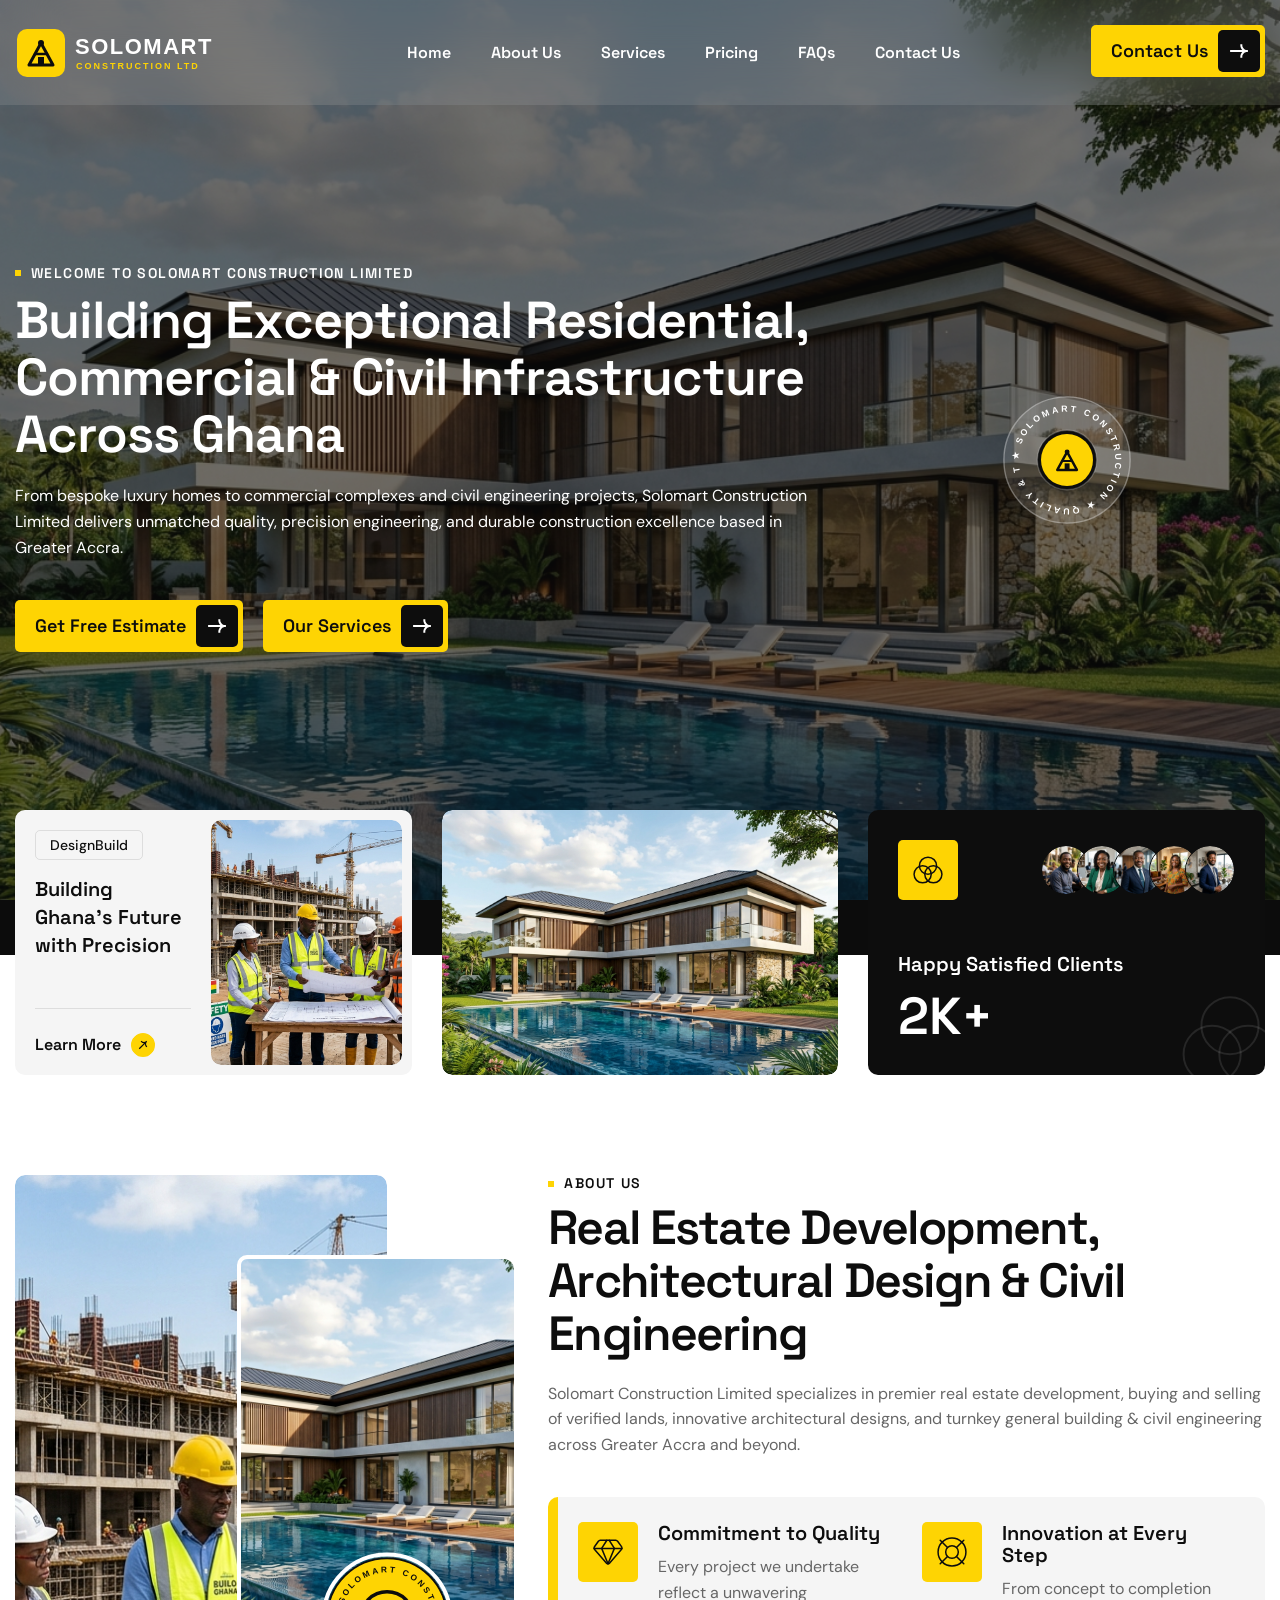
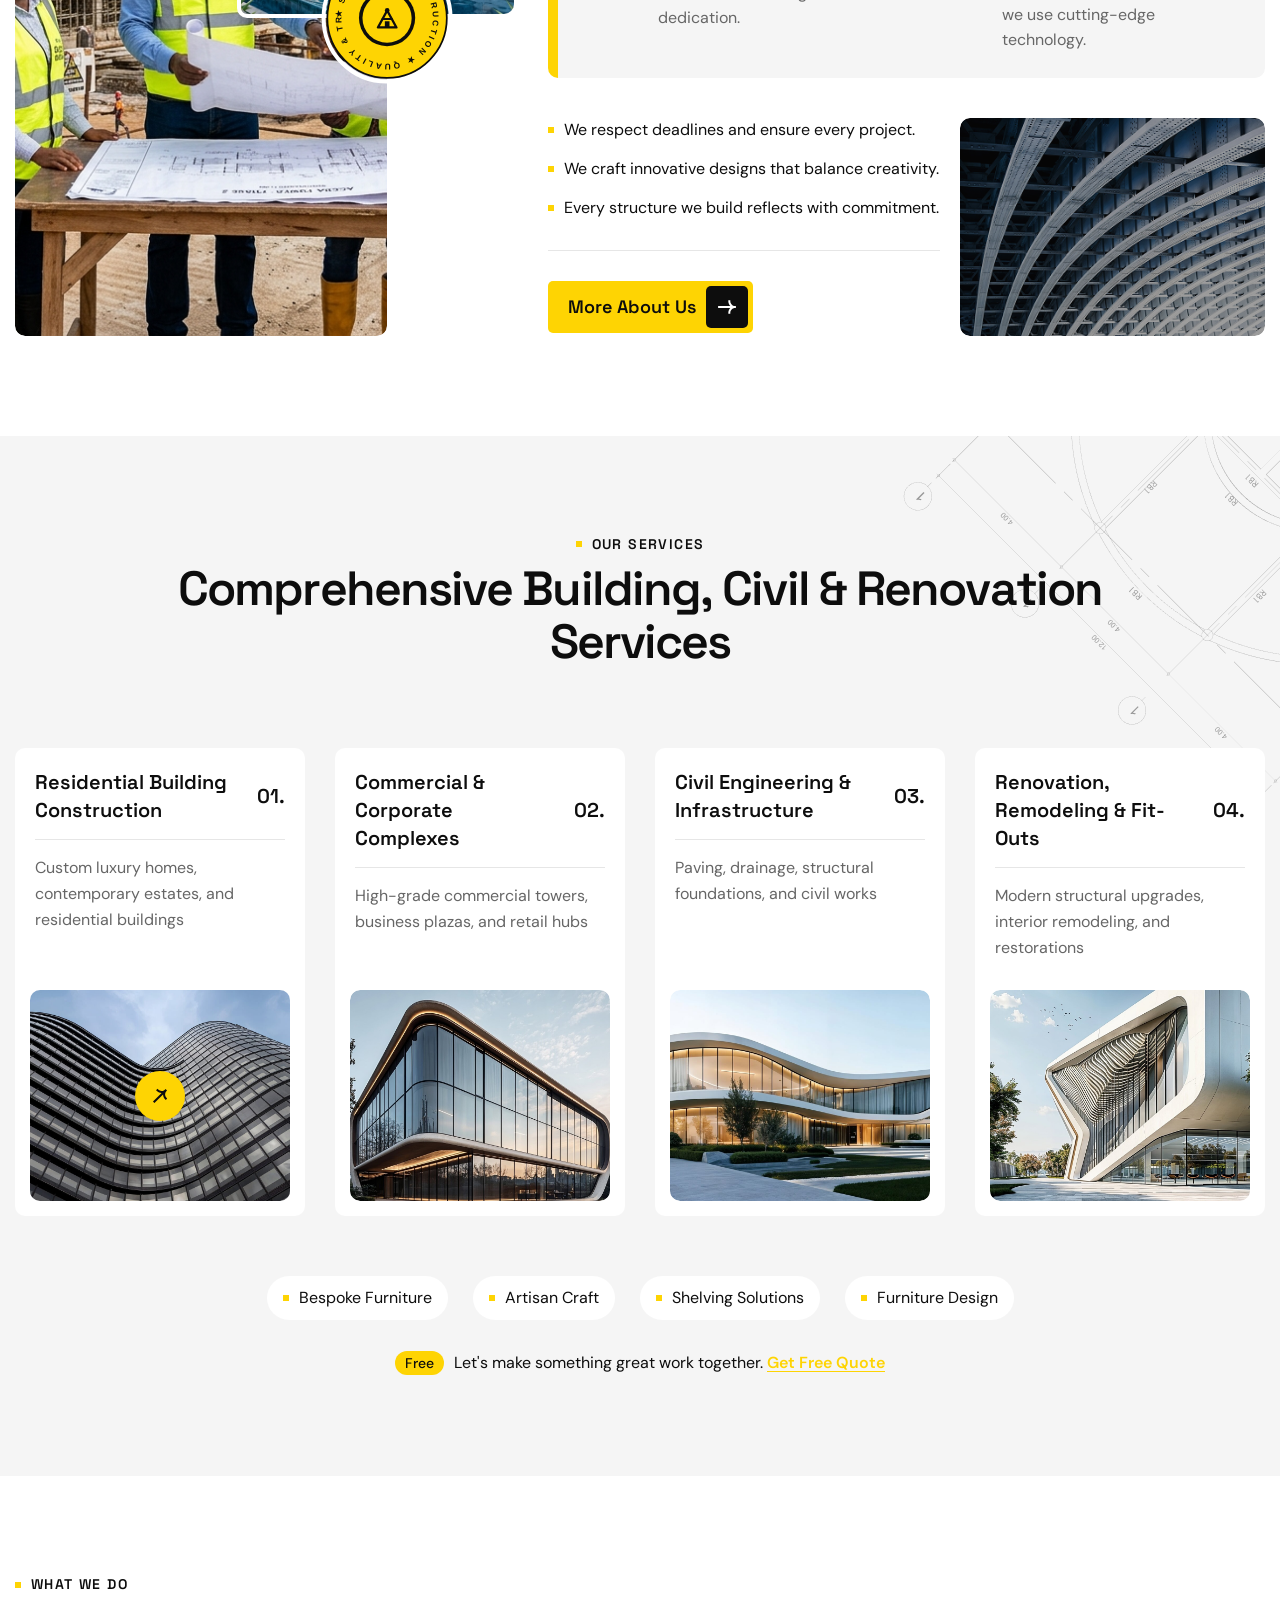
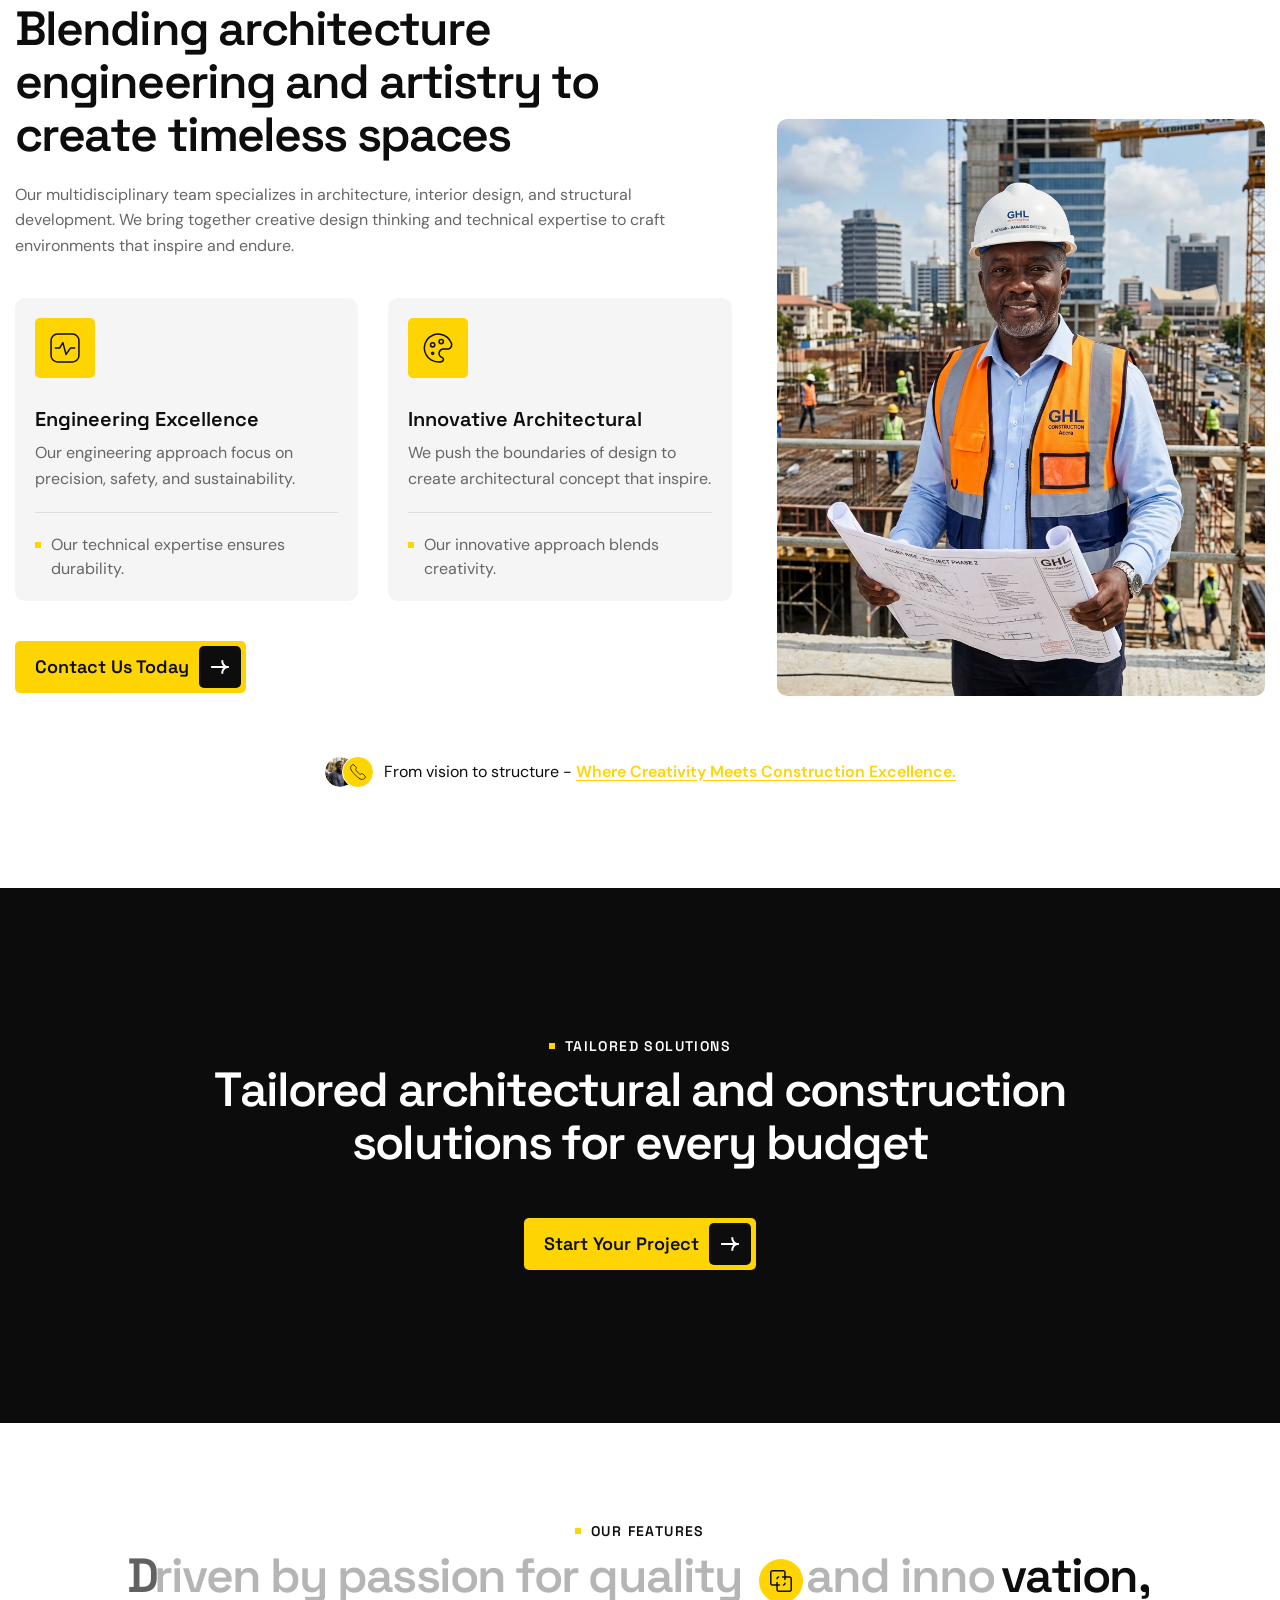
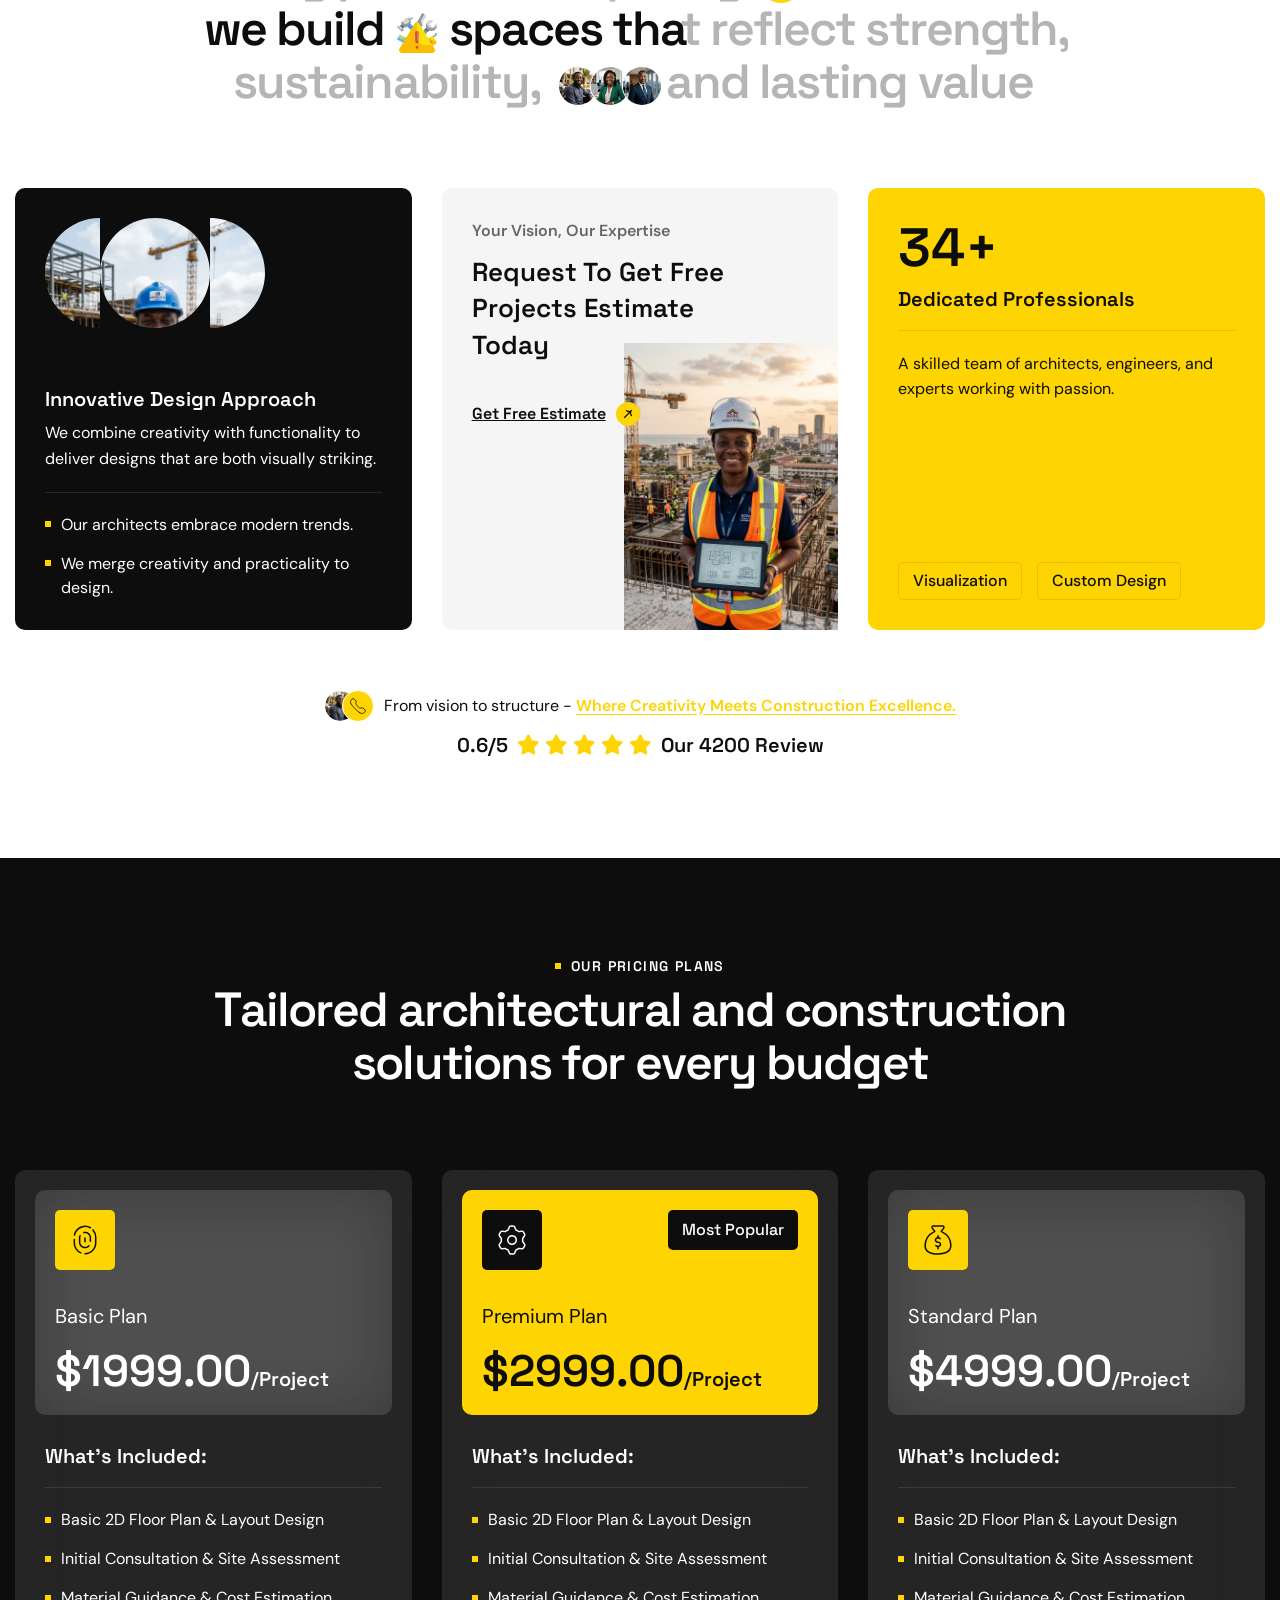
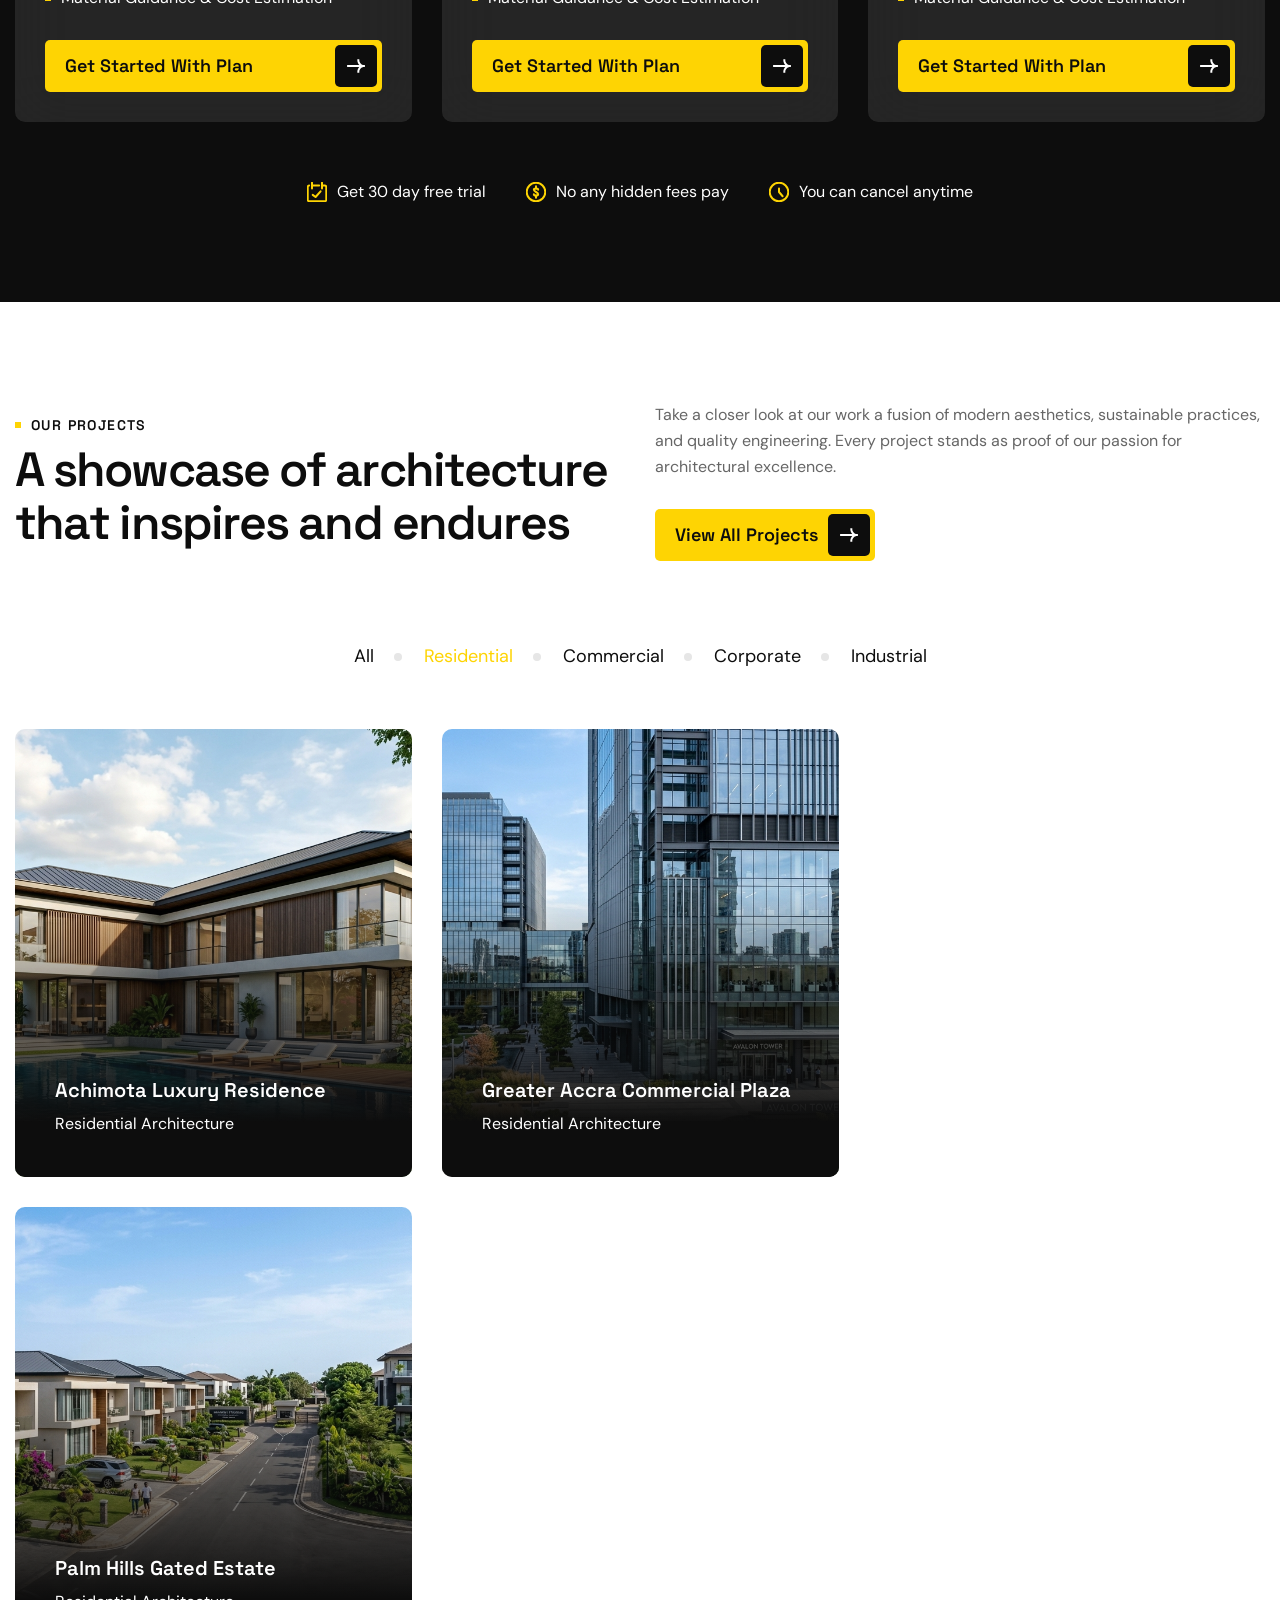
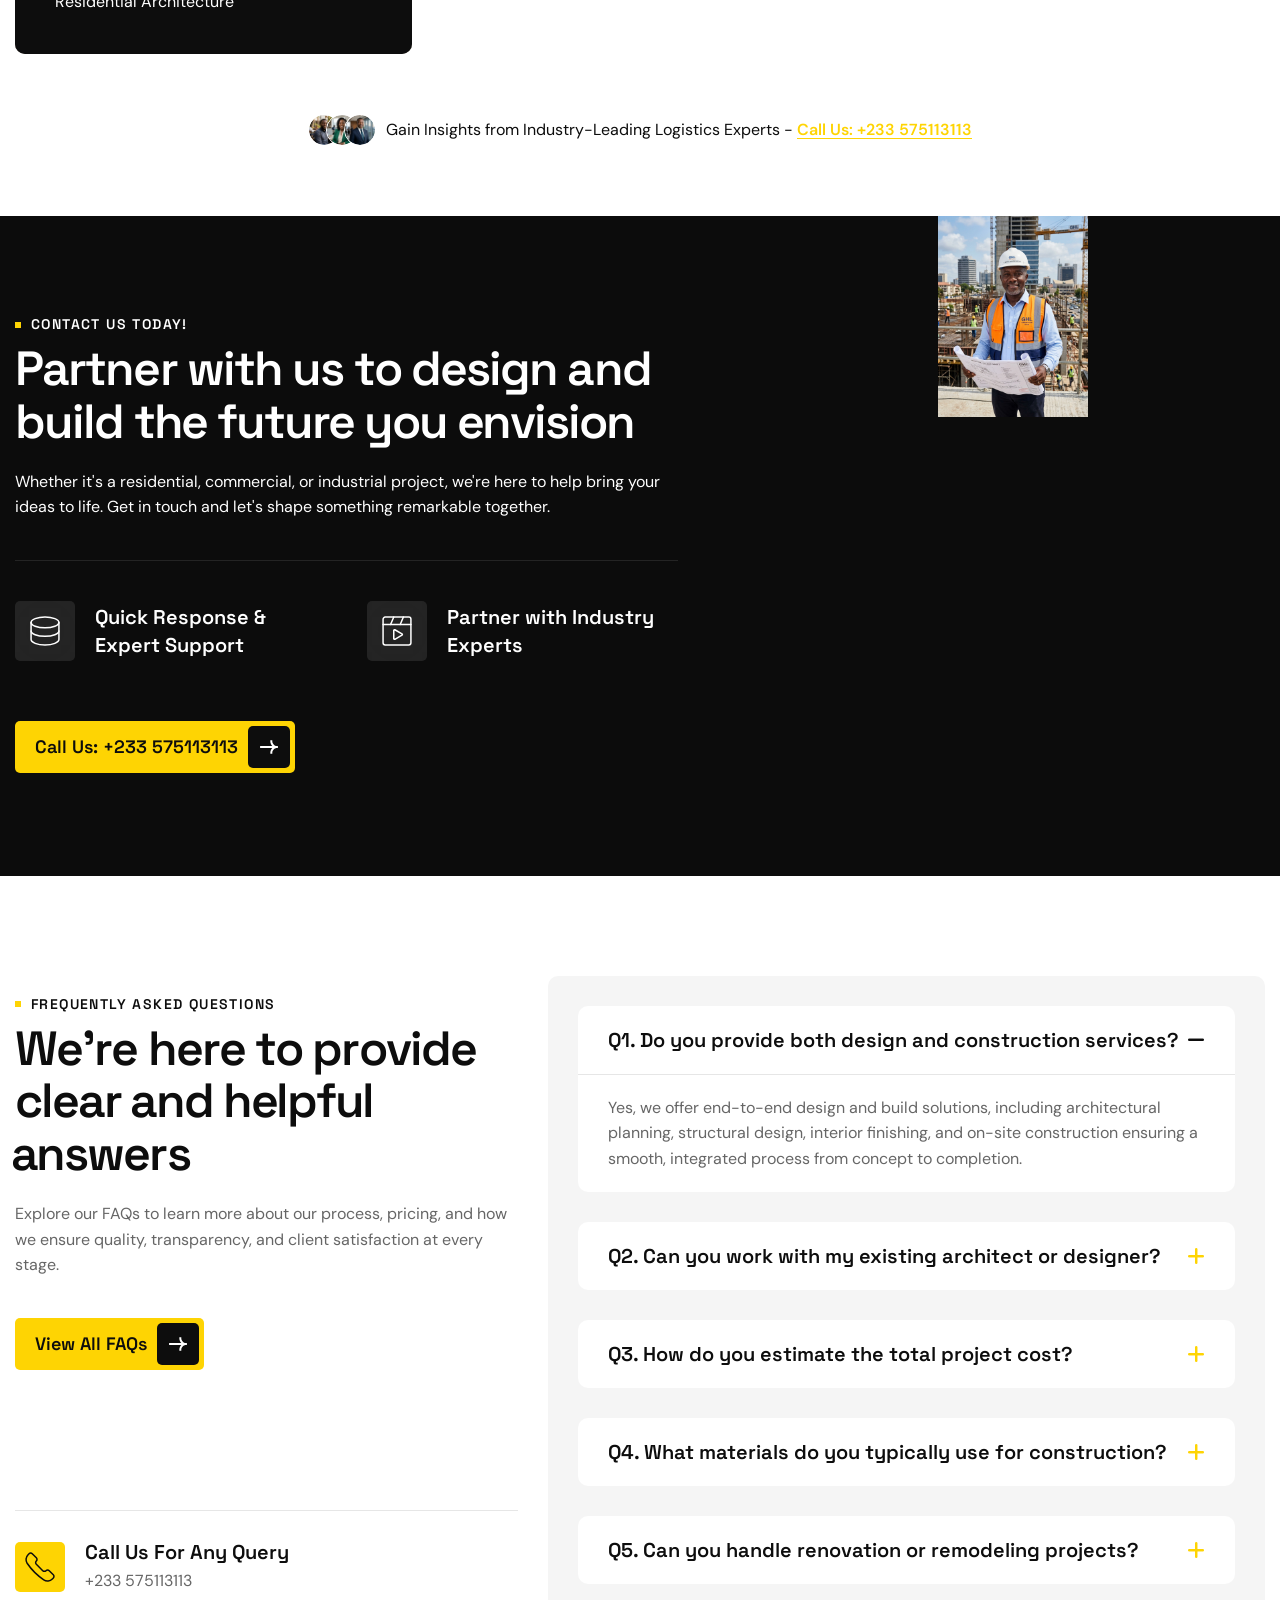
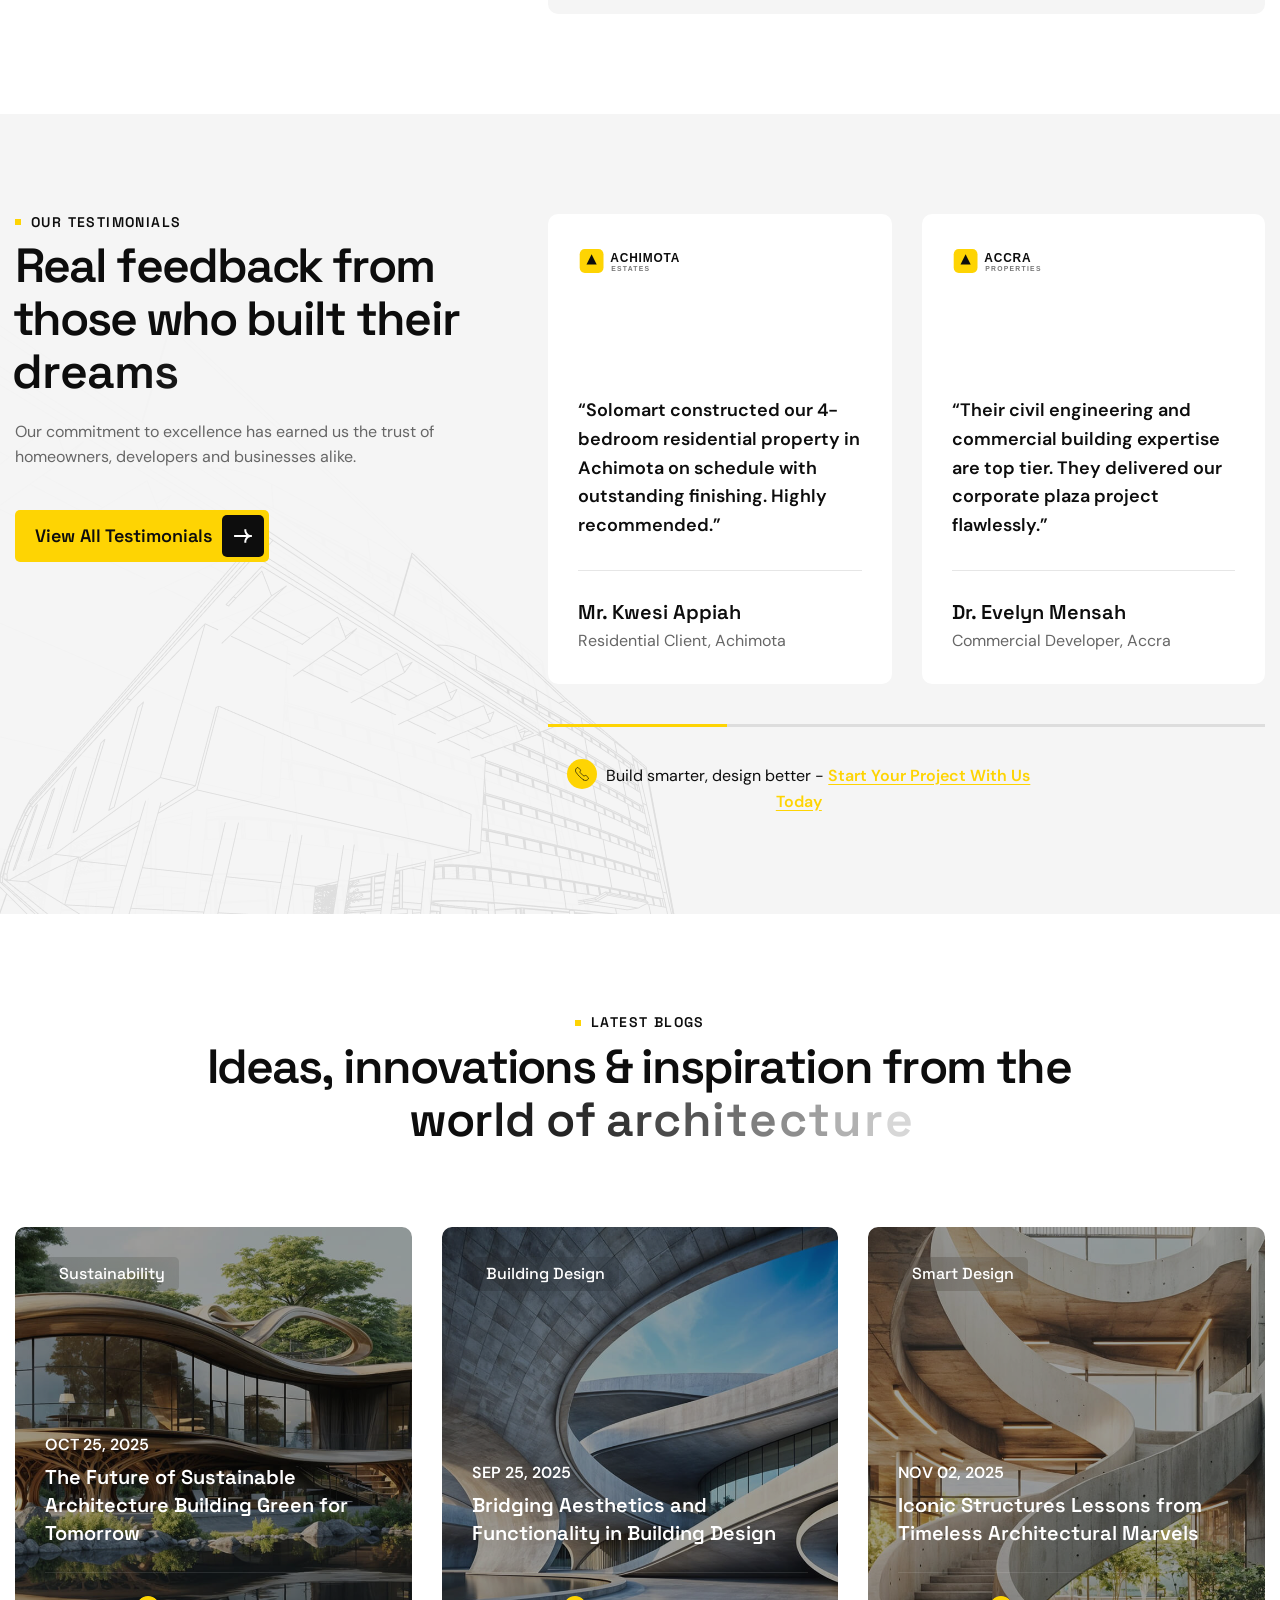
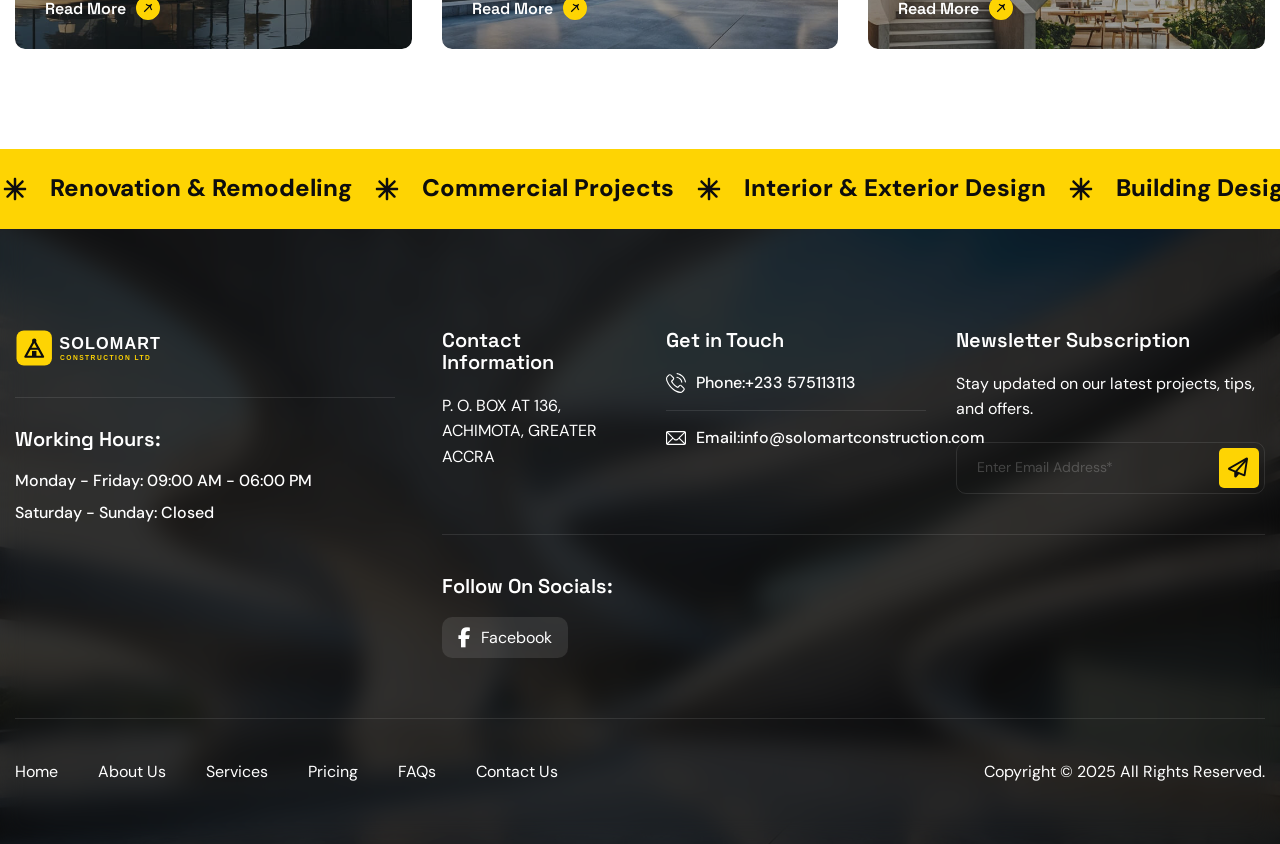
==== commit a283c676: "Fix broken icon boxes by restoring Font Awesome 6 font family and removing faulty local all.min.css " ====
--- a/index.html
+++ b/index.html
@@ -25,8 +25,6 @@
 	<link rel="stylesheet" href="css/swiper-bundle.min.css">
 	<!-- Font Awesome Icon Css-->
 	<link rel="stylesheet" href="https://cdnjs.cloudflare.com/ajax/libs/font-awesome/6.5.1/css/all.min.css">
-	<!-- Font Awesome Local Fallback Css-->
-	<link href="css/all.min.css" rel="stylesheet" media="screen">
 	<!-- Animated Css -->
 	<link href="css/animate.css" rel="stylesheet">
     <!-- Magnific Popup Core Css File -->
--- a/css/custom.css
+++ b/css/custom.css
@@ -1567,6 +1567,9 @@
 
 .section-footer-text ul li i{
 	color: var(--accent-color);
+	font-family: "Font Awesome 6 Free", "FontAwesome" !important;
+	font-weight: 900;
+	display: inline-block;
 }
 
 .dark-section .section-footer-text p,
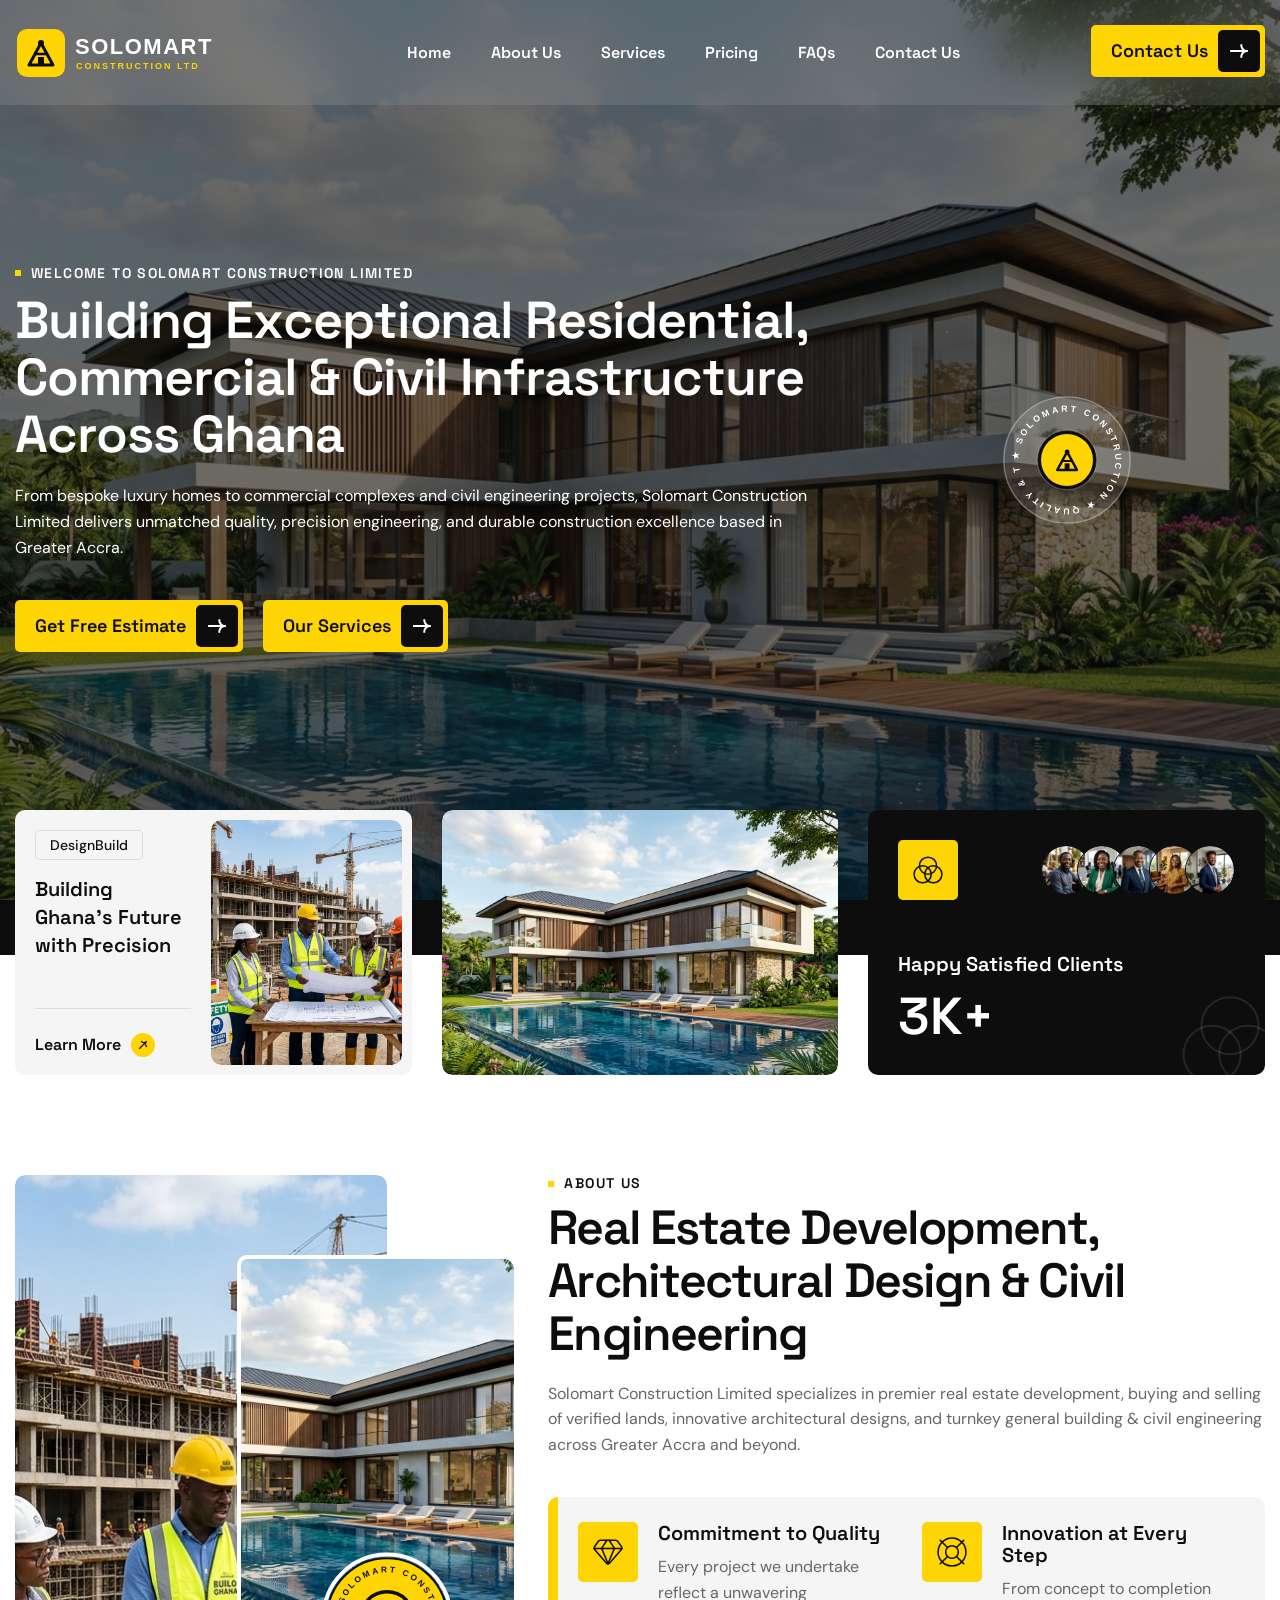
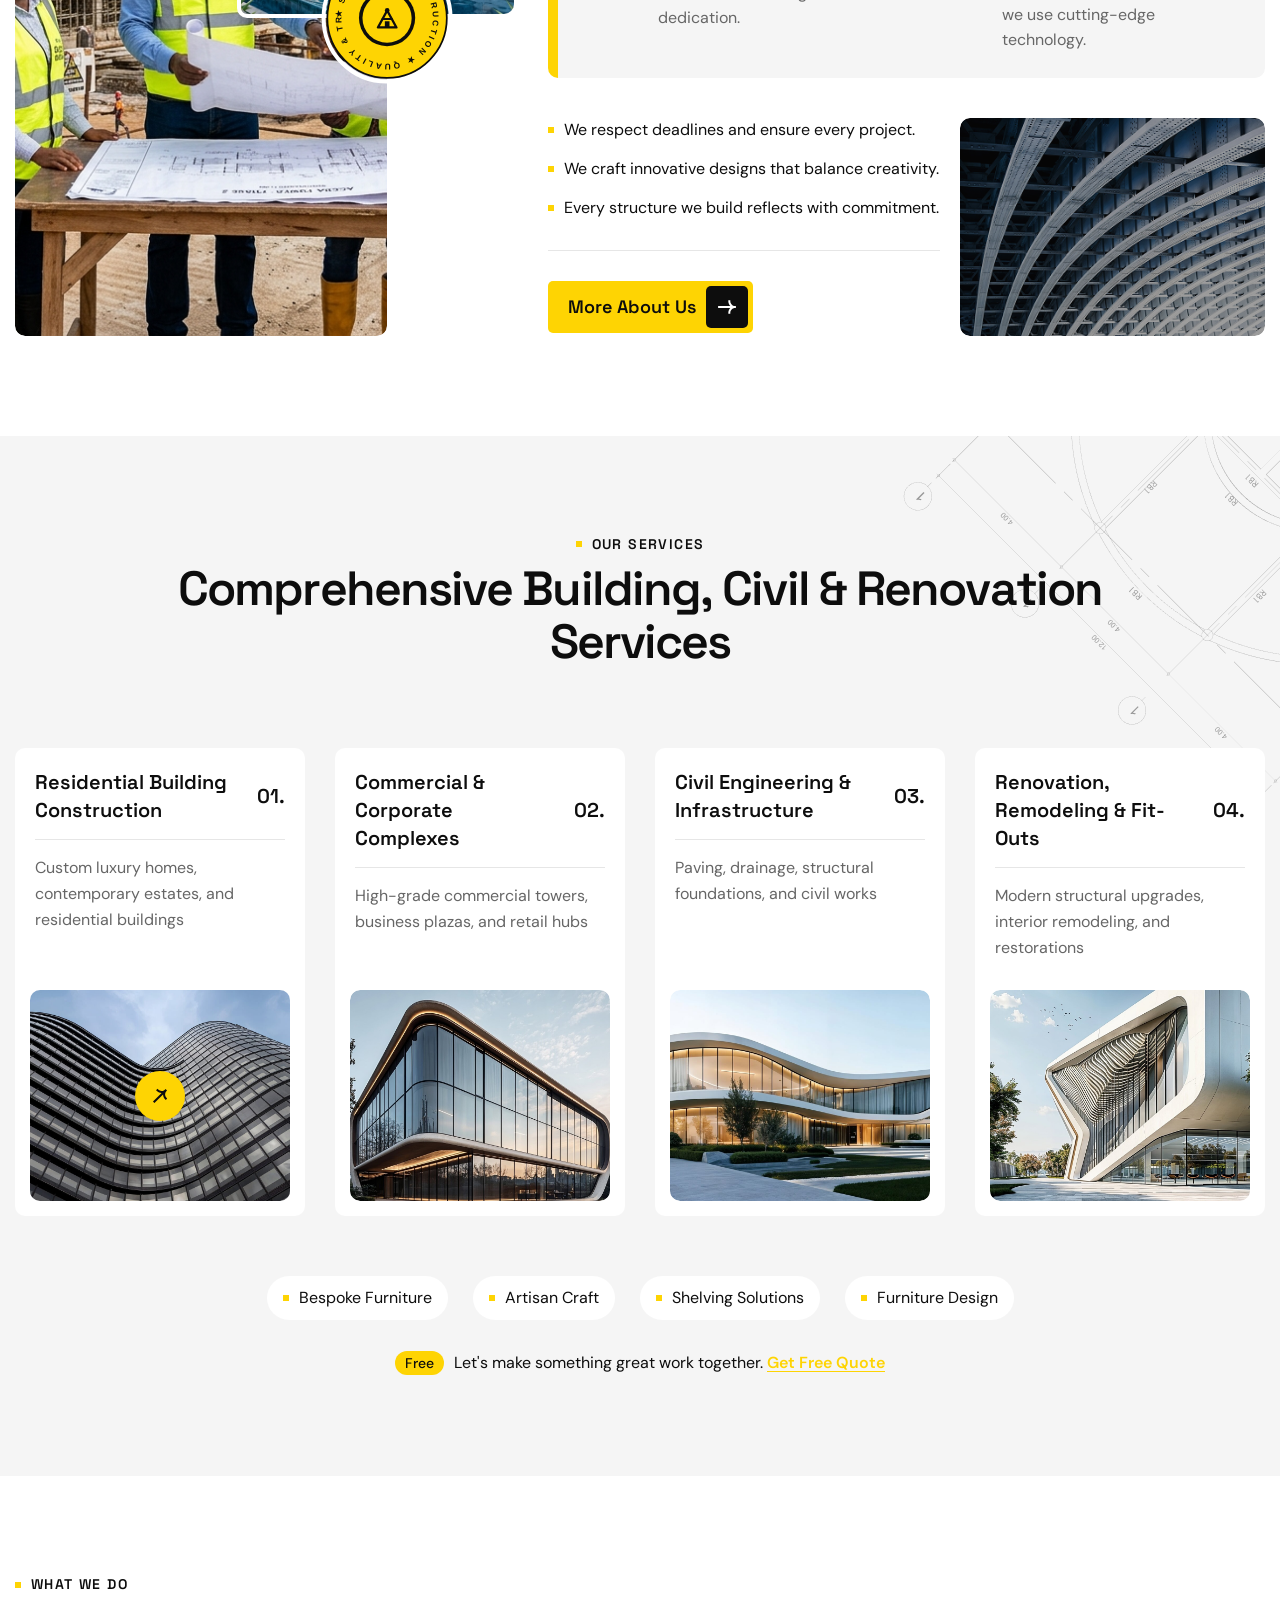
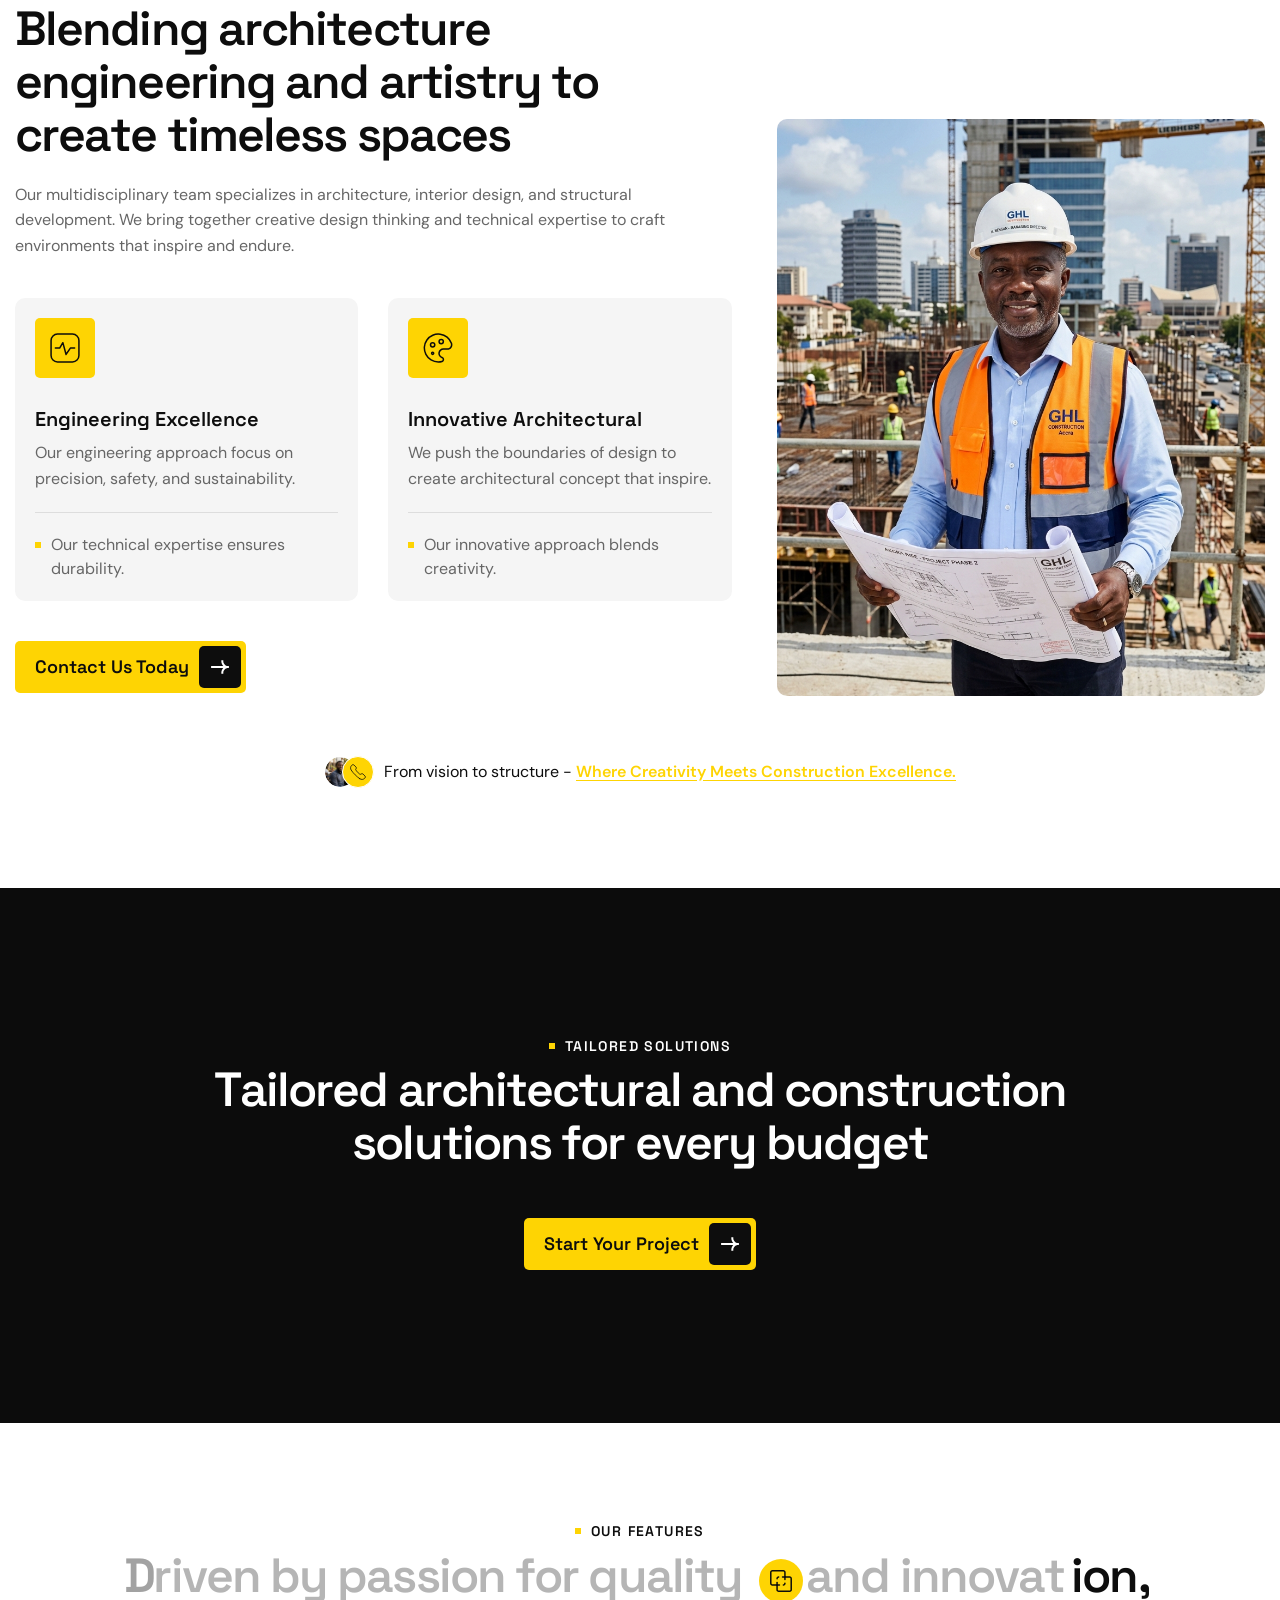
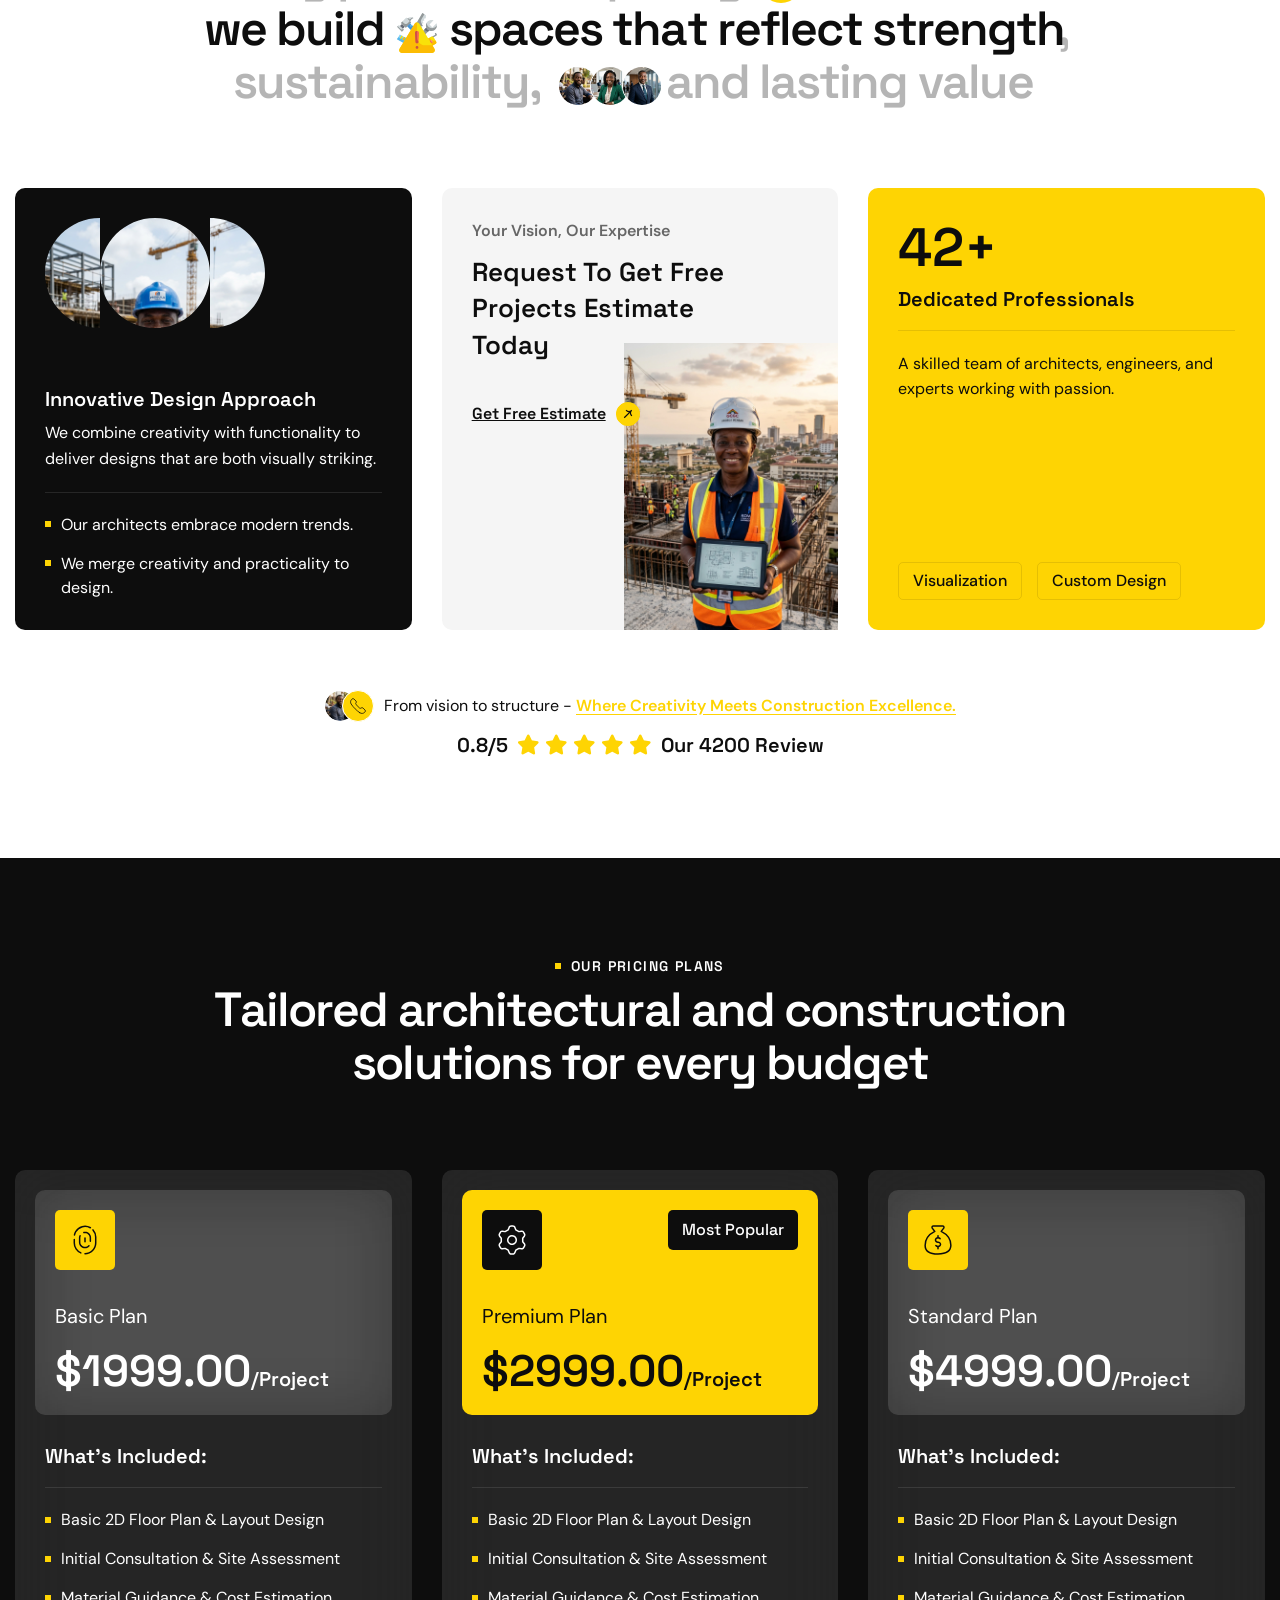
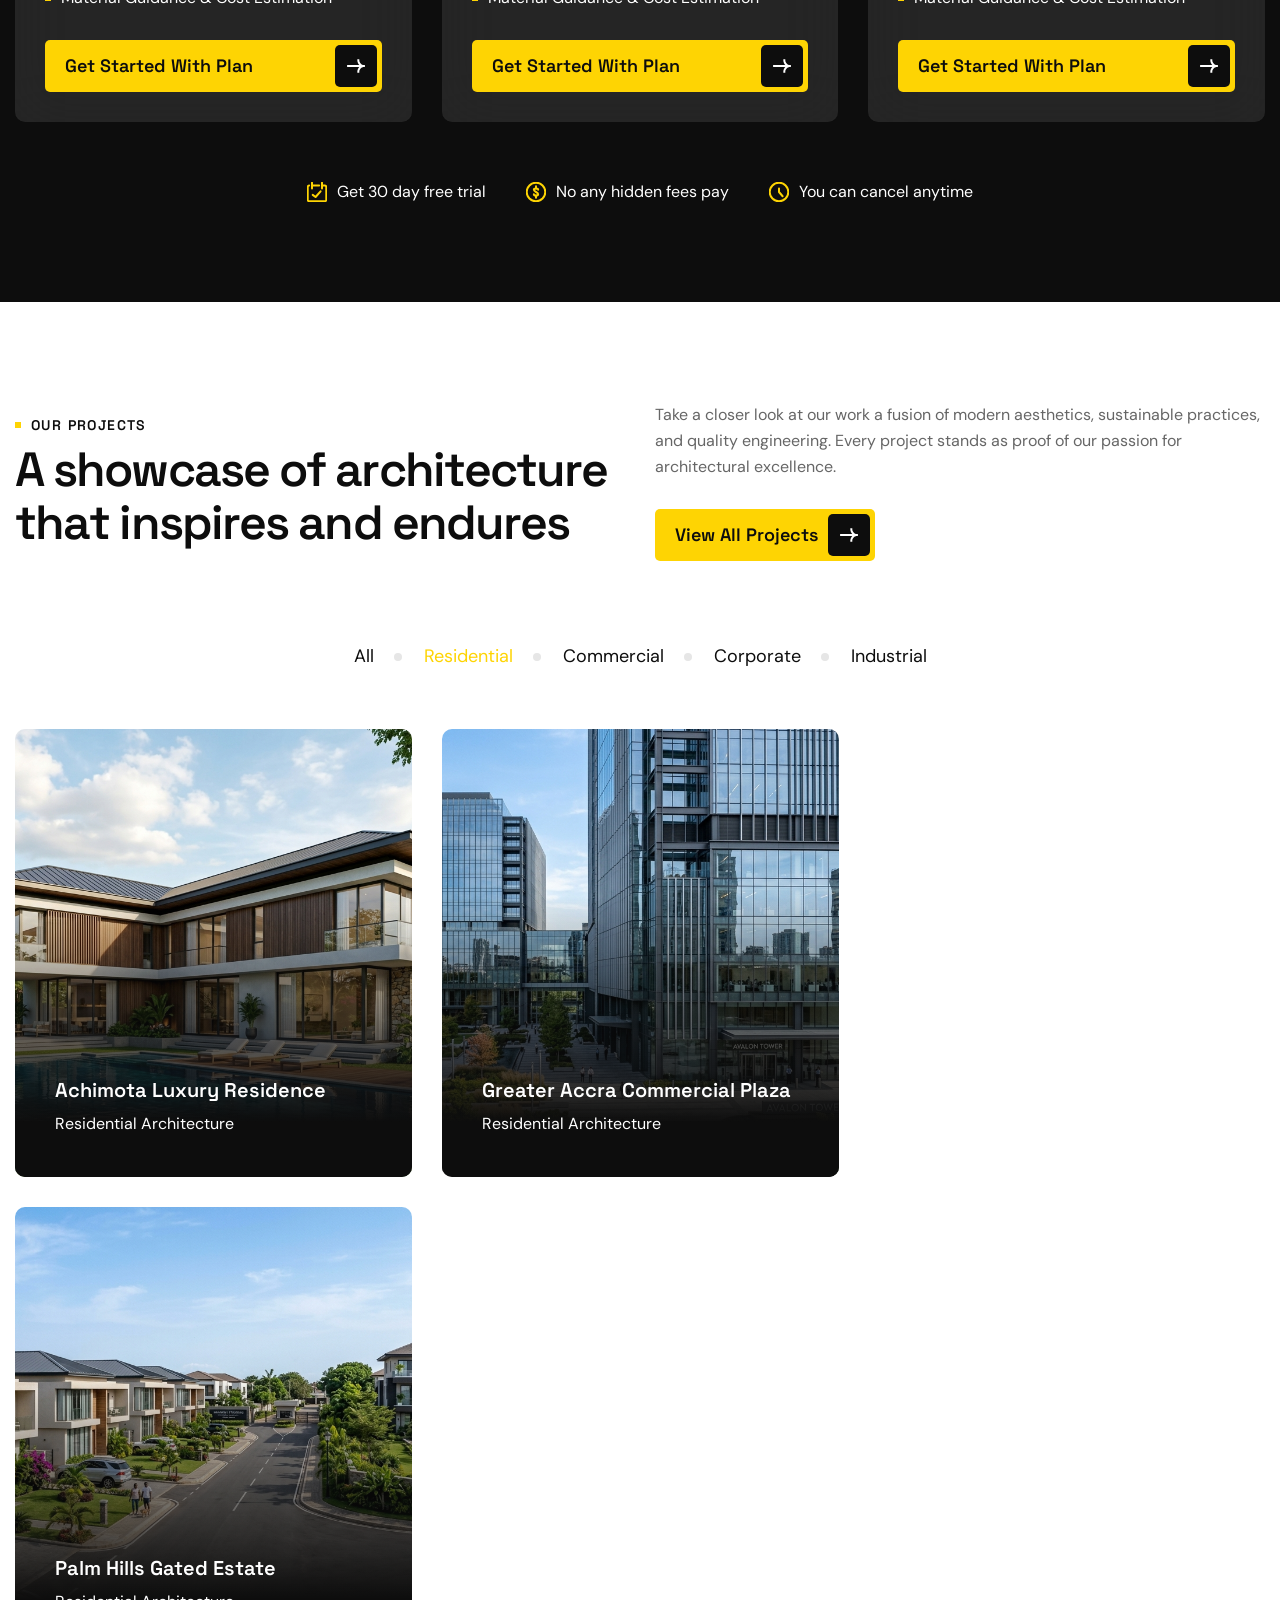
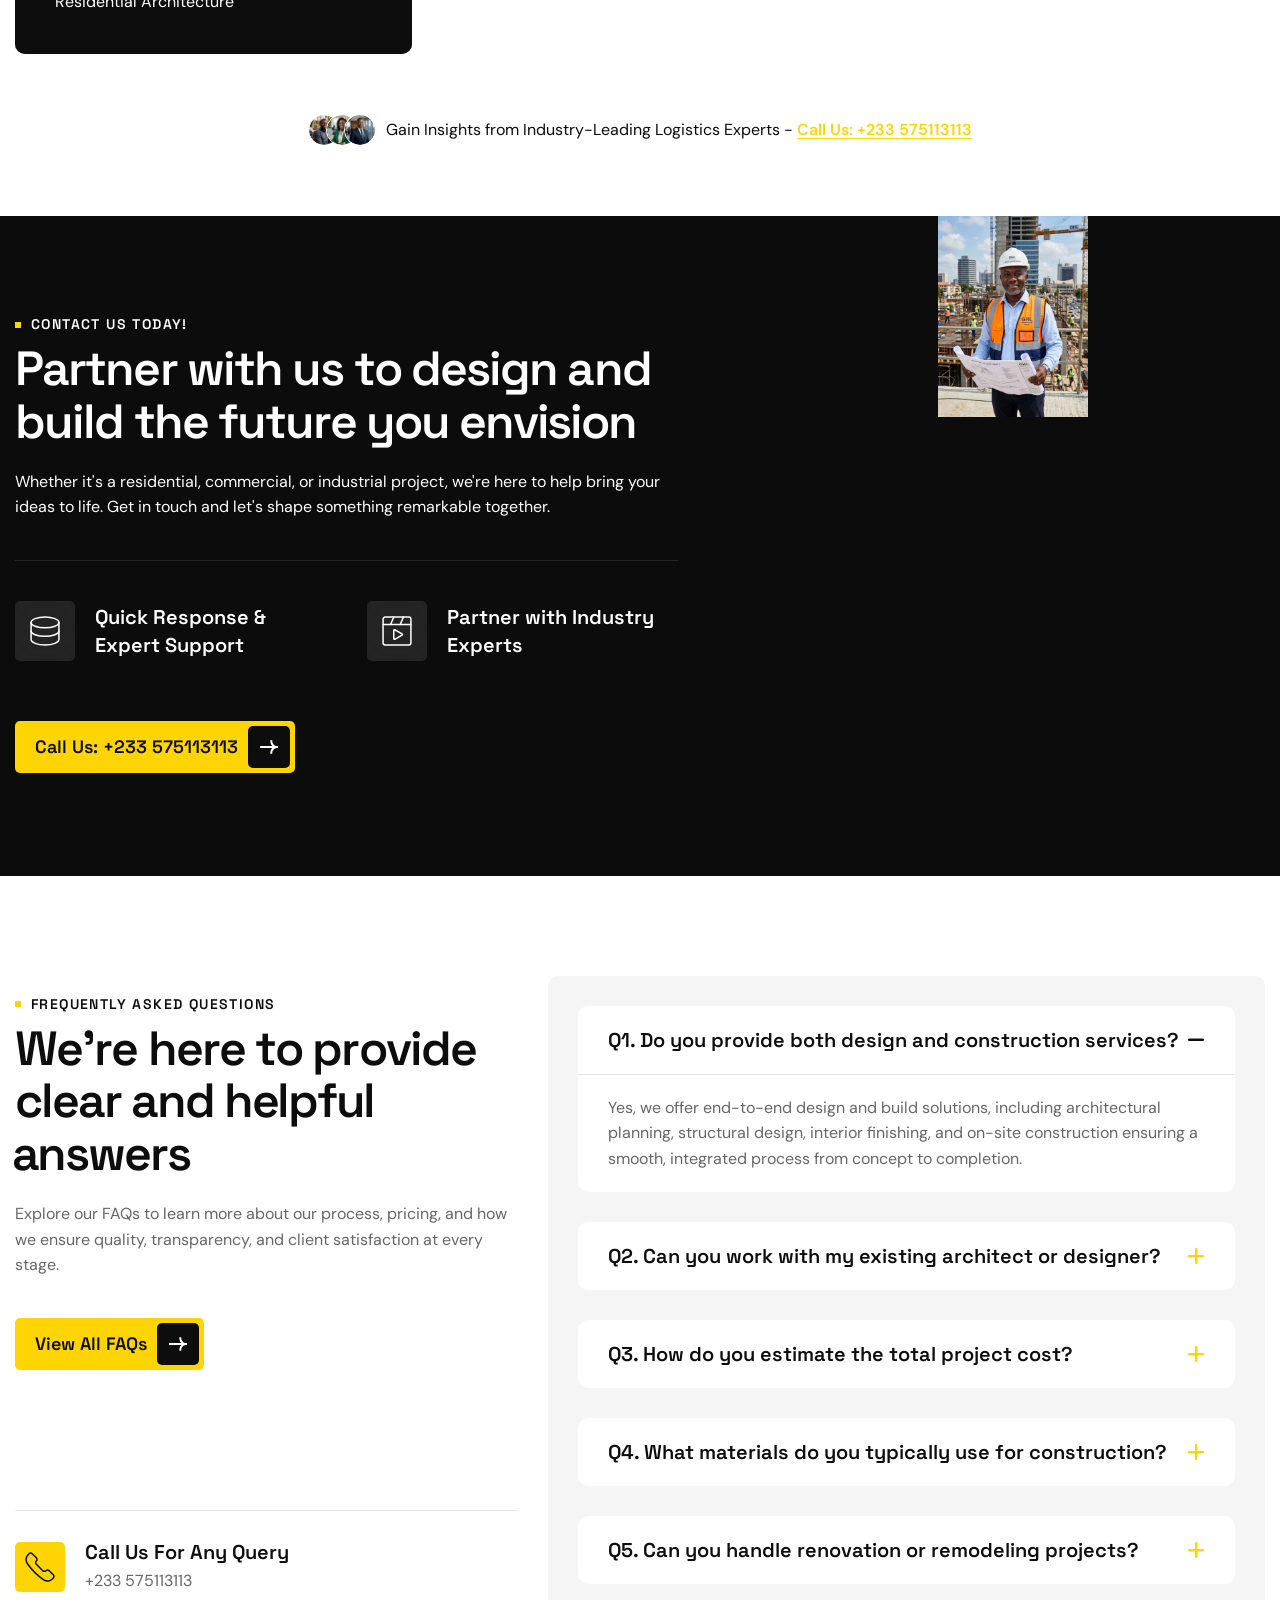
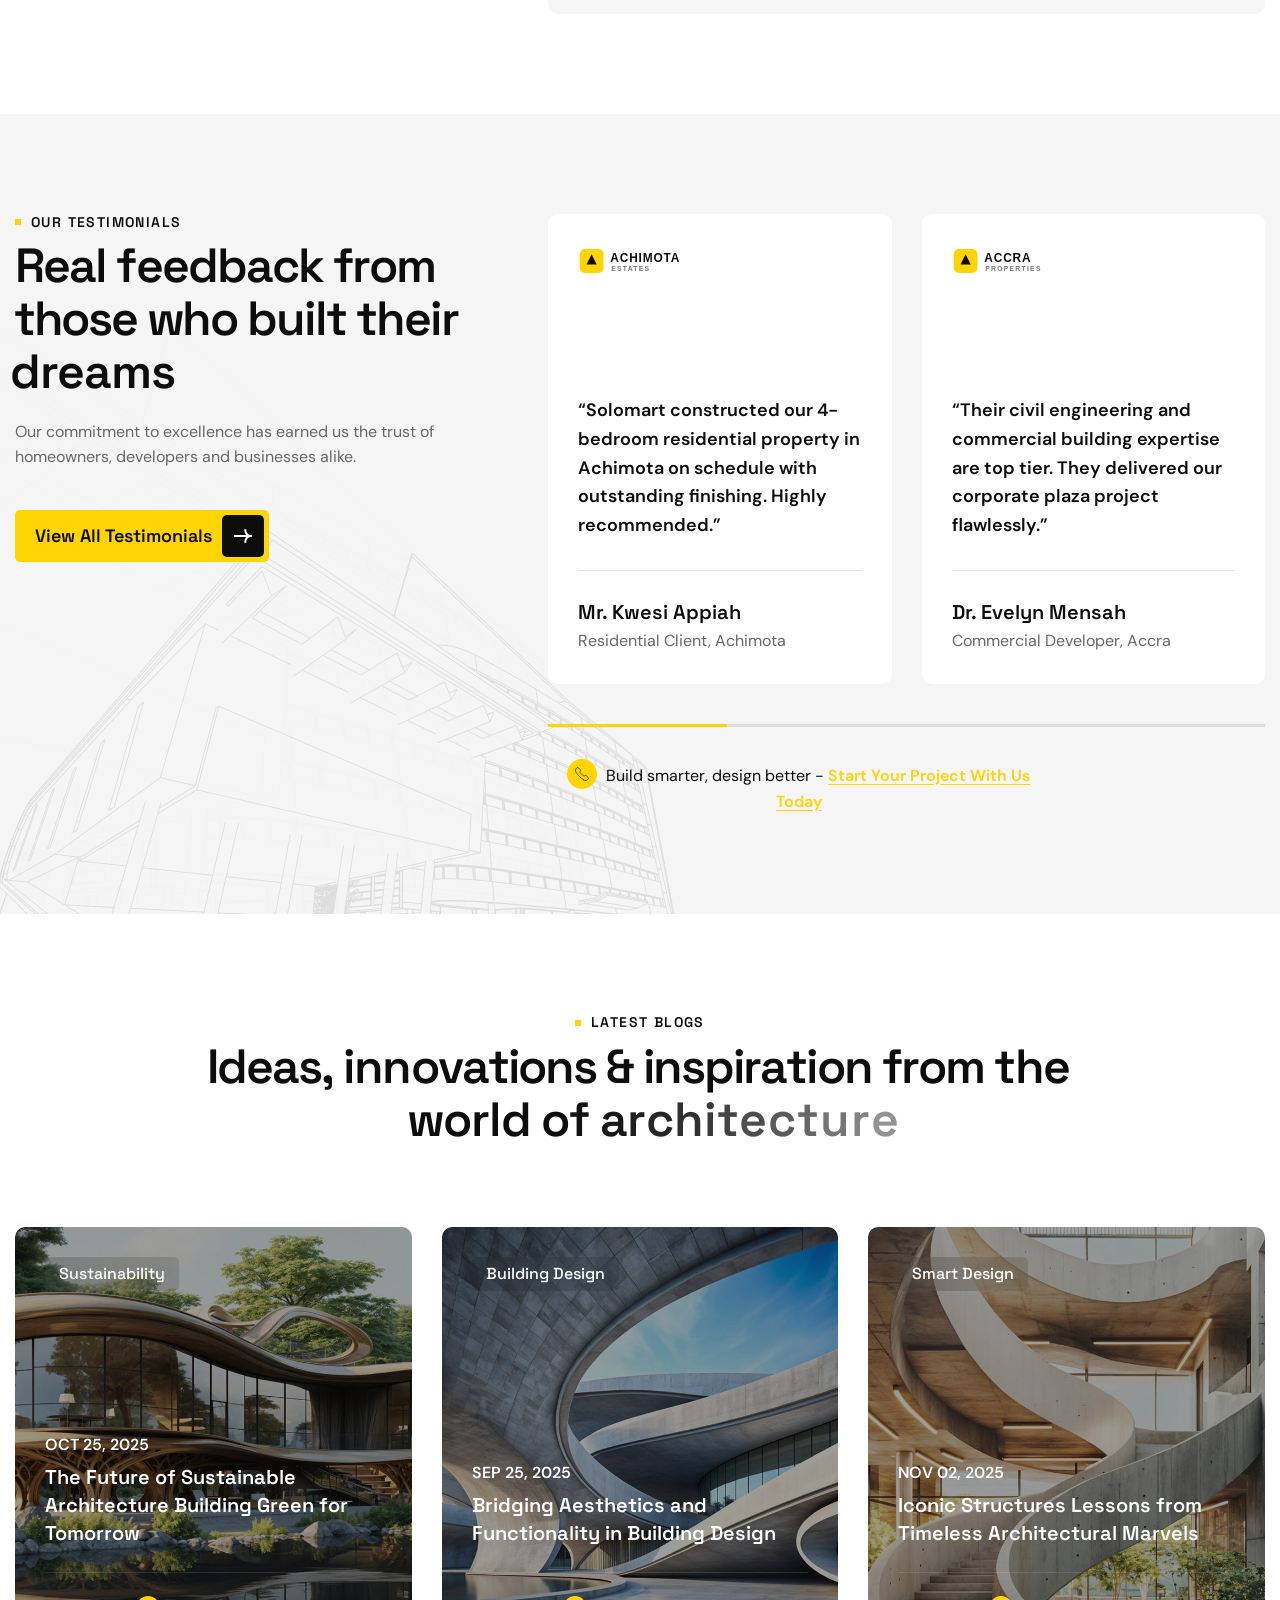
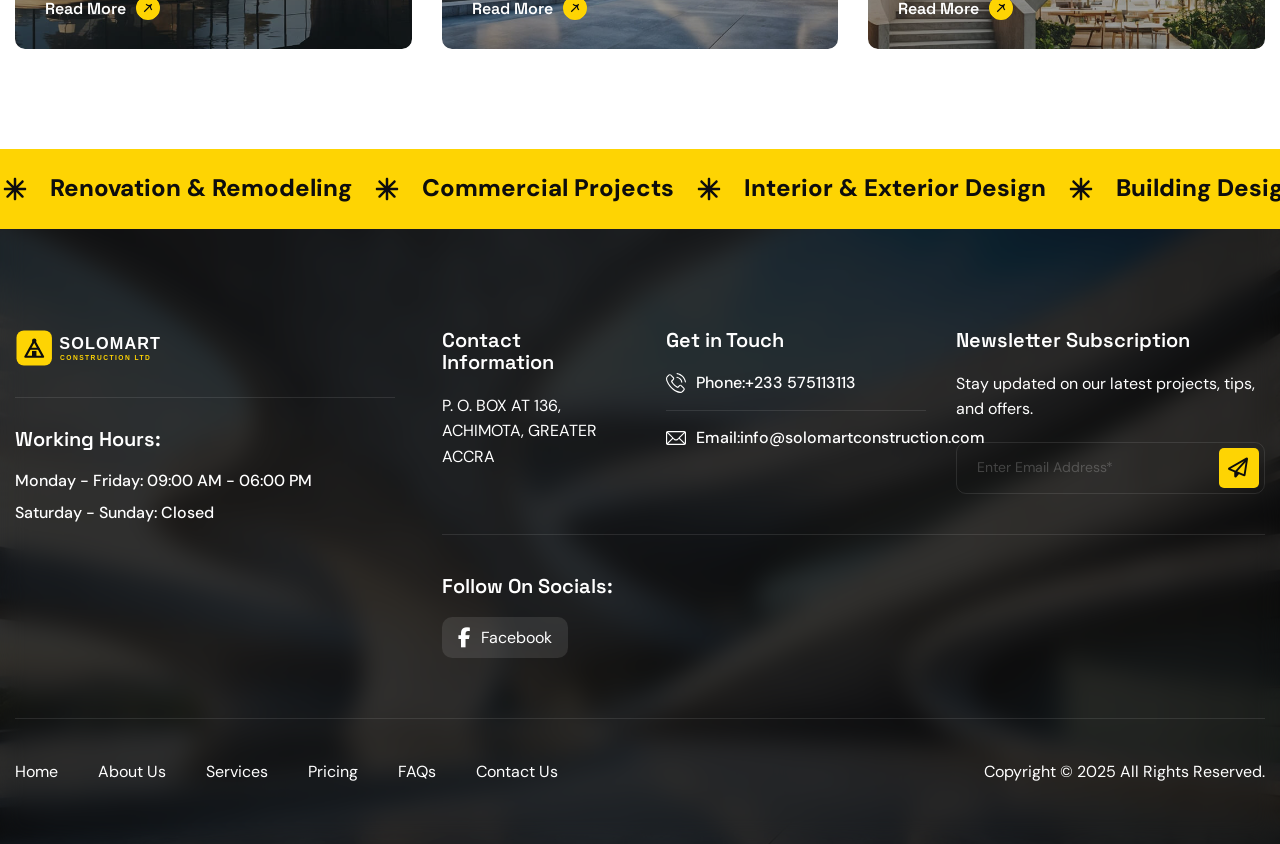
==== commit 3a551cc2: "Update brand favicon to Solomart logo with SVG and PNG cache-busting tags" ====
--- a/index.html
+++ b/index.html
@@ -12,7 +12,9 @@
 	<!-- Page Title -->
     <title>SOLOMART CONSTRUCTION LIMITED - General Building &amp; Civil Engineering</title>
 	<!-- Favicon Icon -->
-	<link rel="shortcut icon" type="image/x-icon" href="images/favicon.png">
+	<link rel="icon" type="image/svg+xml" href="images/favicon.svg?v=2">
+	<link rel="alternate icon" type="image/png" href="images/favicon.png?v=2">
+	<link rel="shortcut icon" type="image/x-icon" href="images/favicon.png?v=2">
 	<!-- Google Fonts Css-->
 	<link rel="preconnect" href="https://fonts.googleapis.com/">
     <link rel="preconnect" href="https://fonts.gstatic.com/" crossorigin>
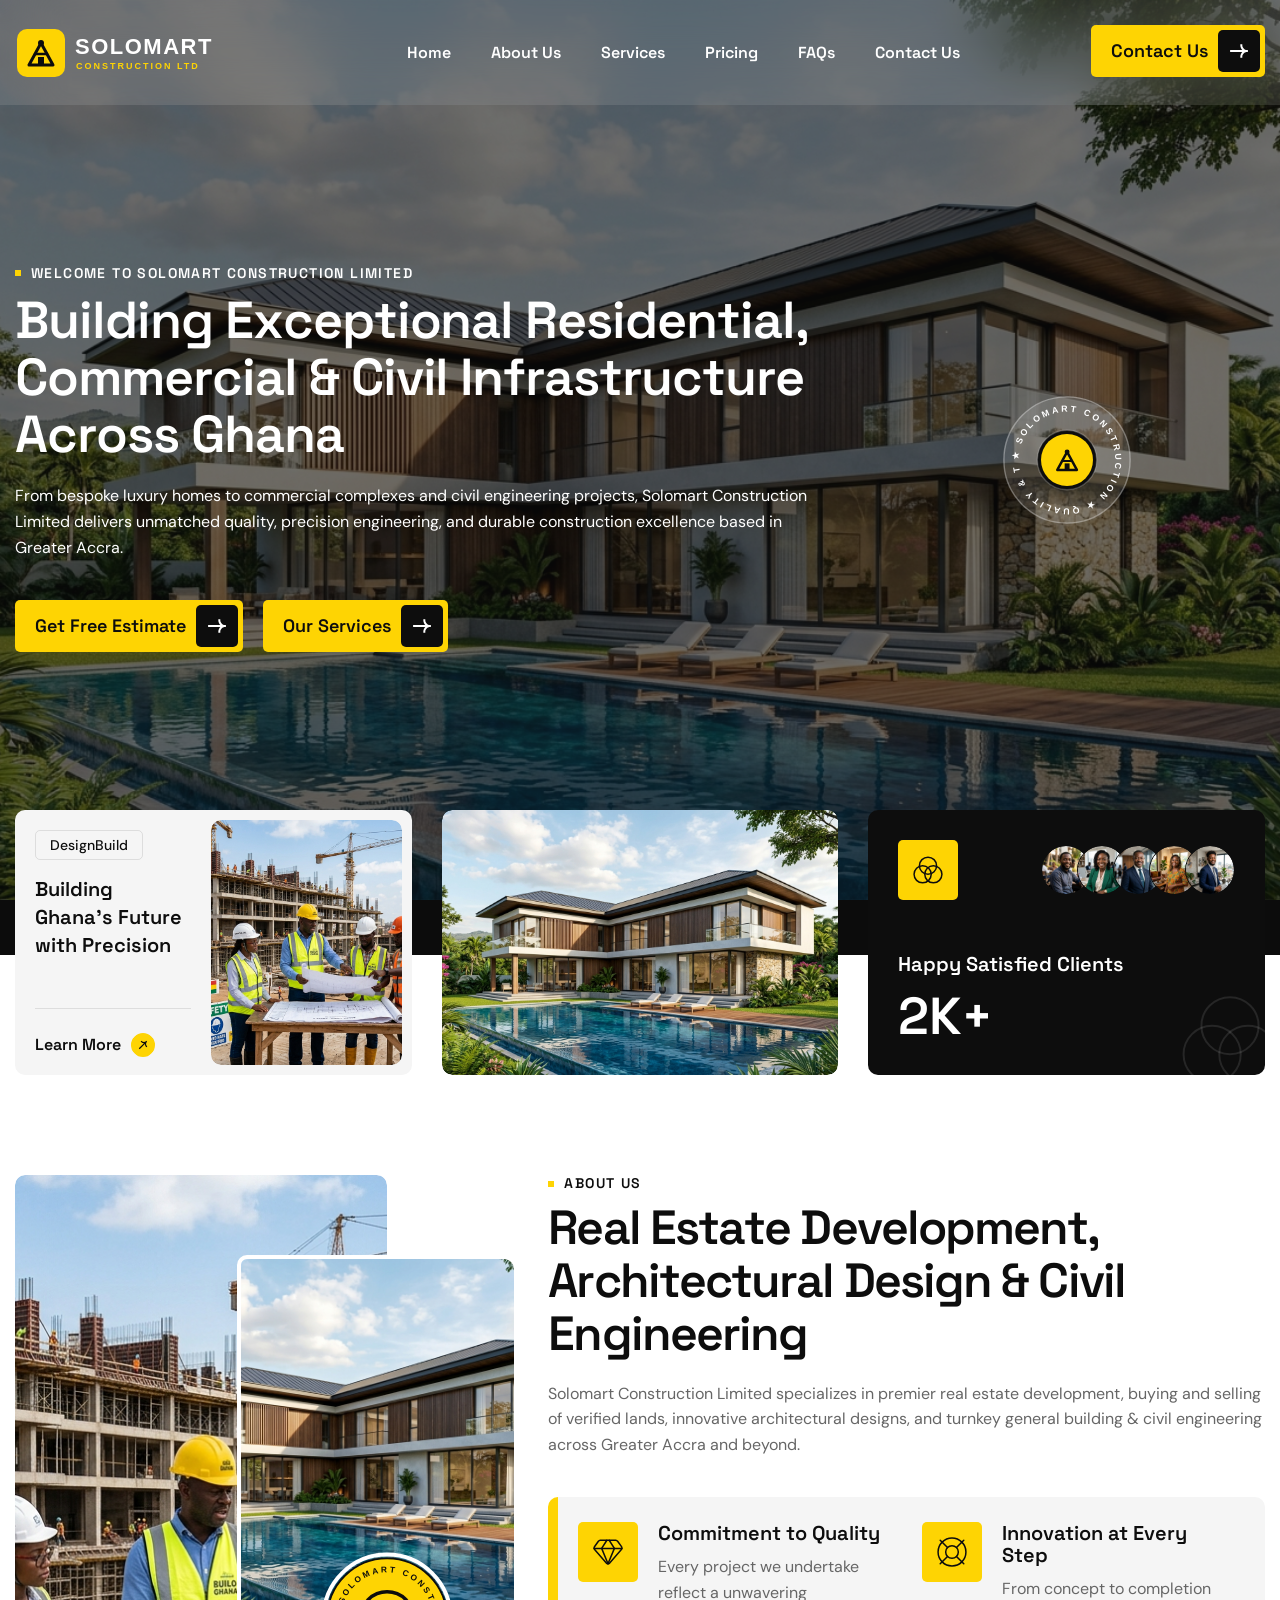
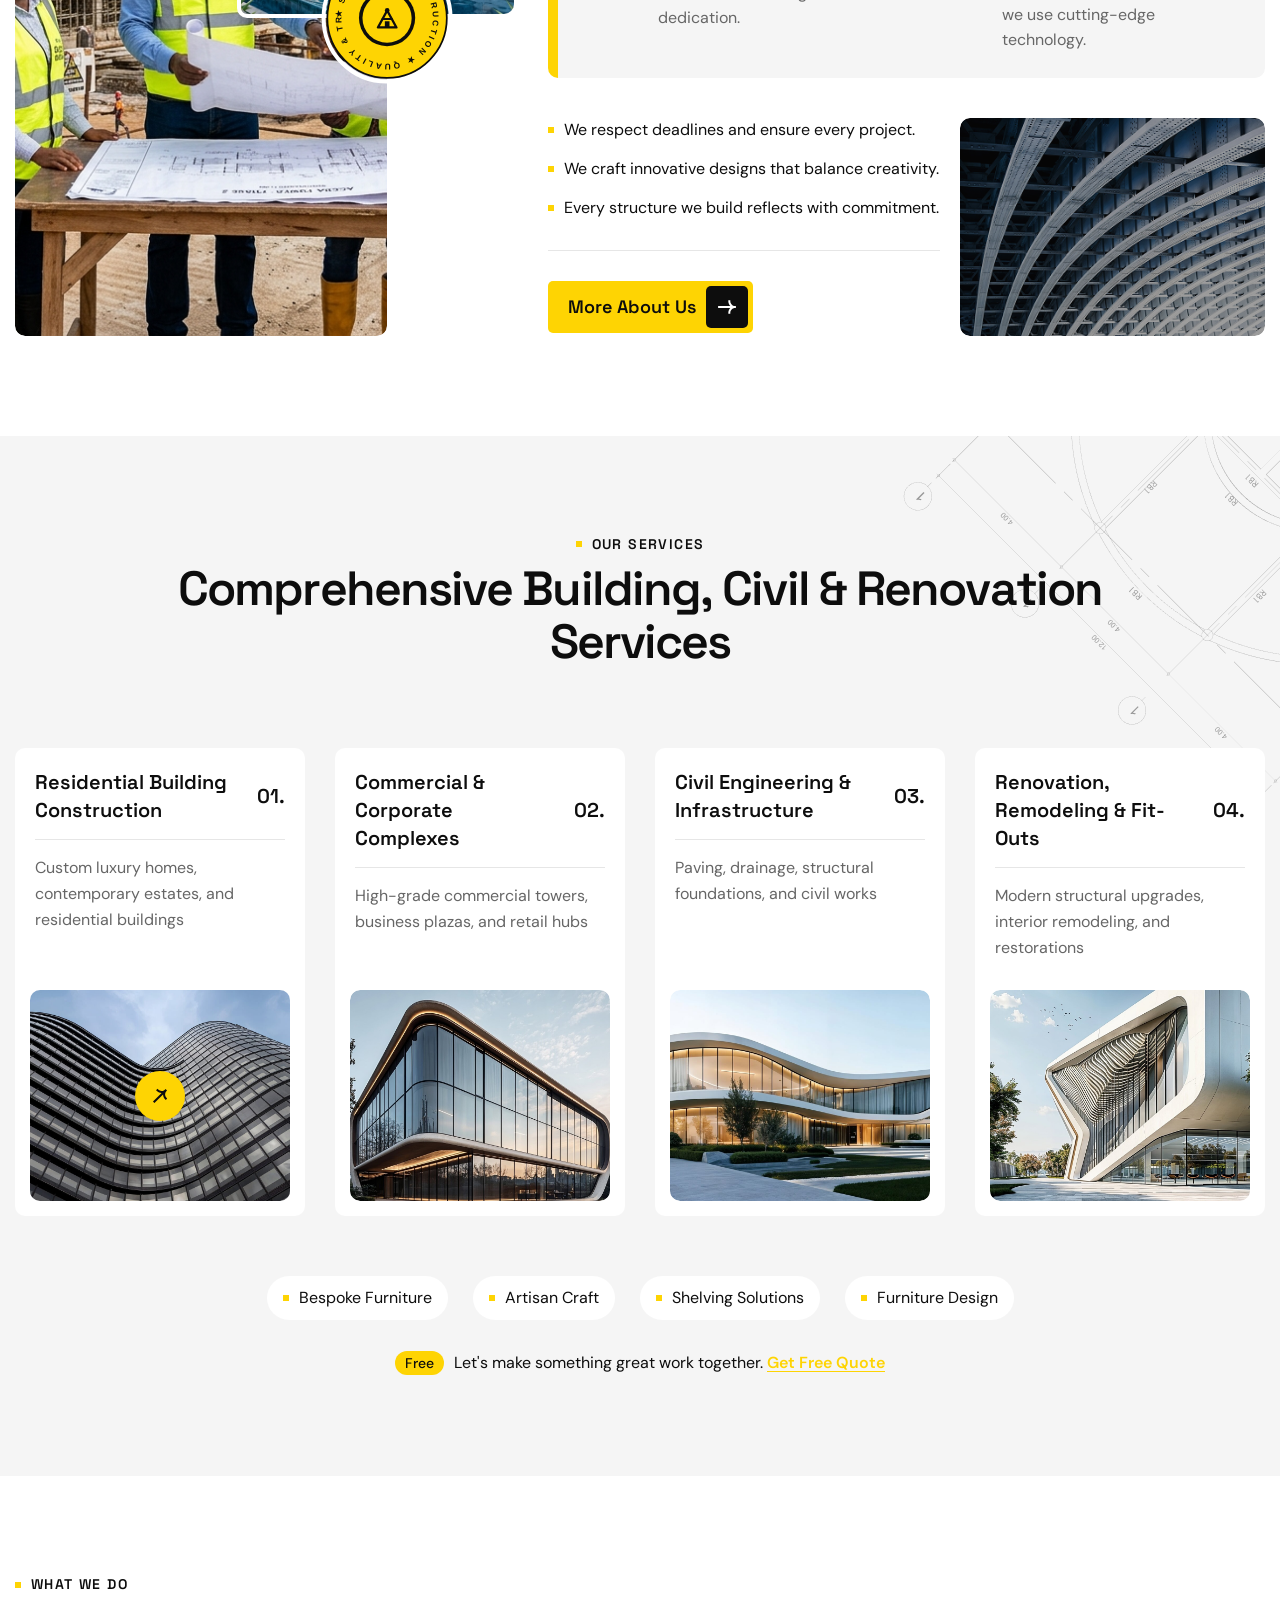
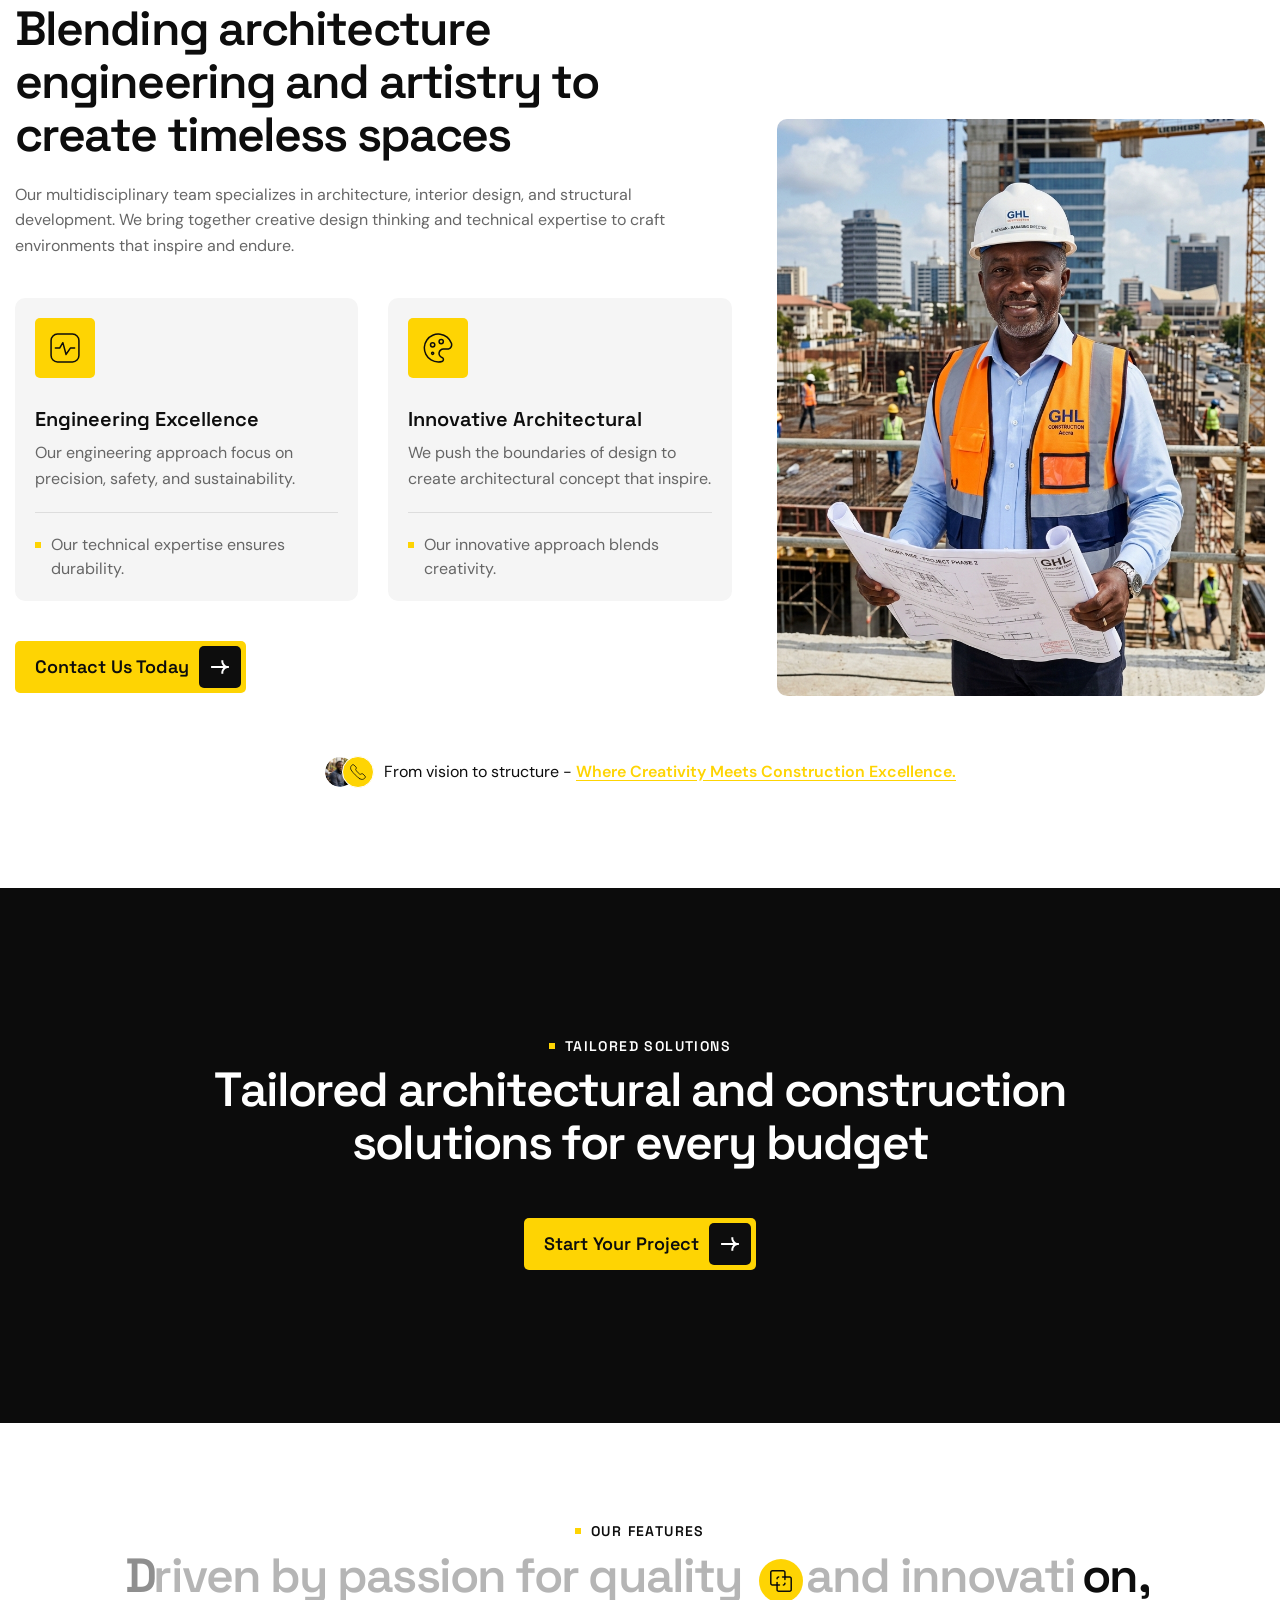
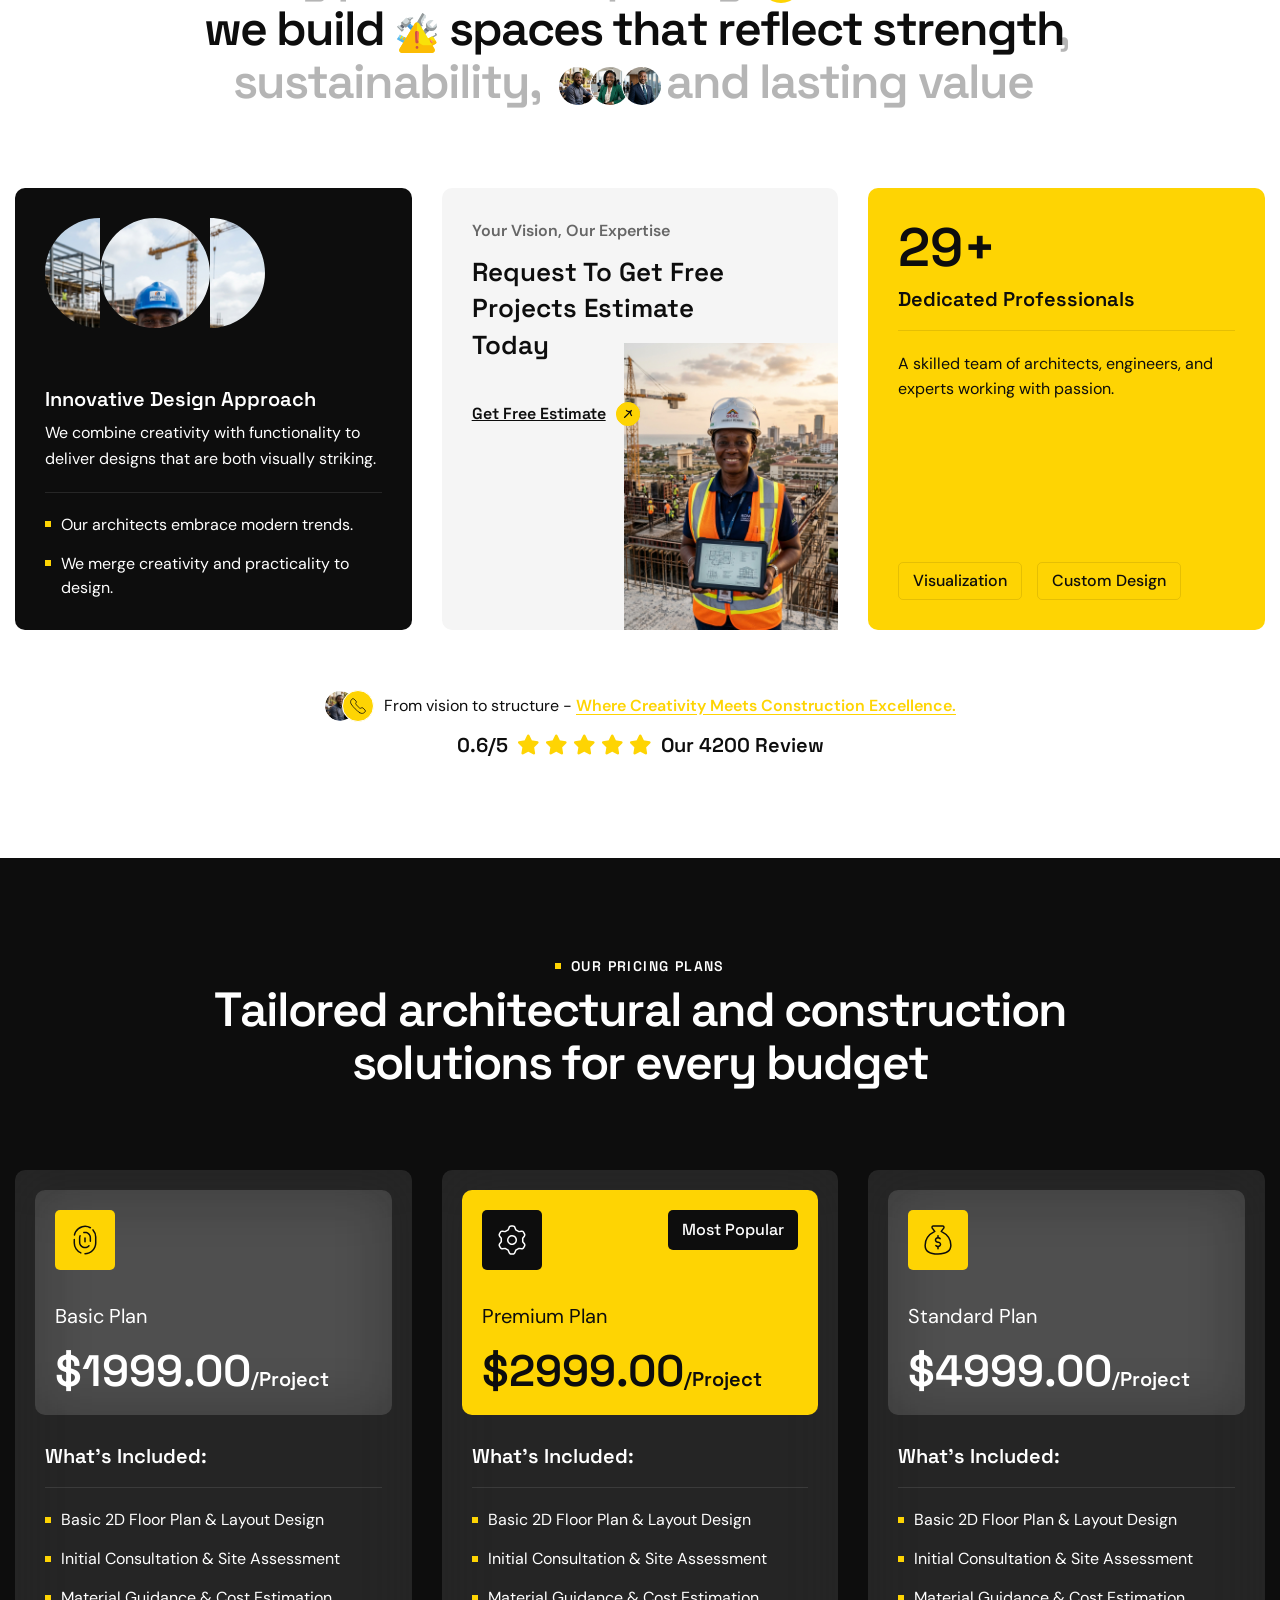
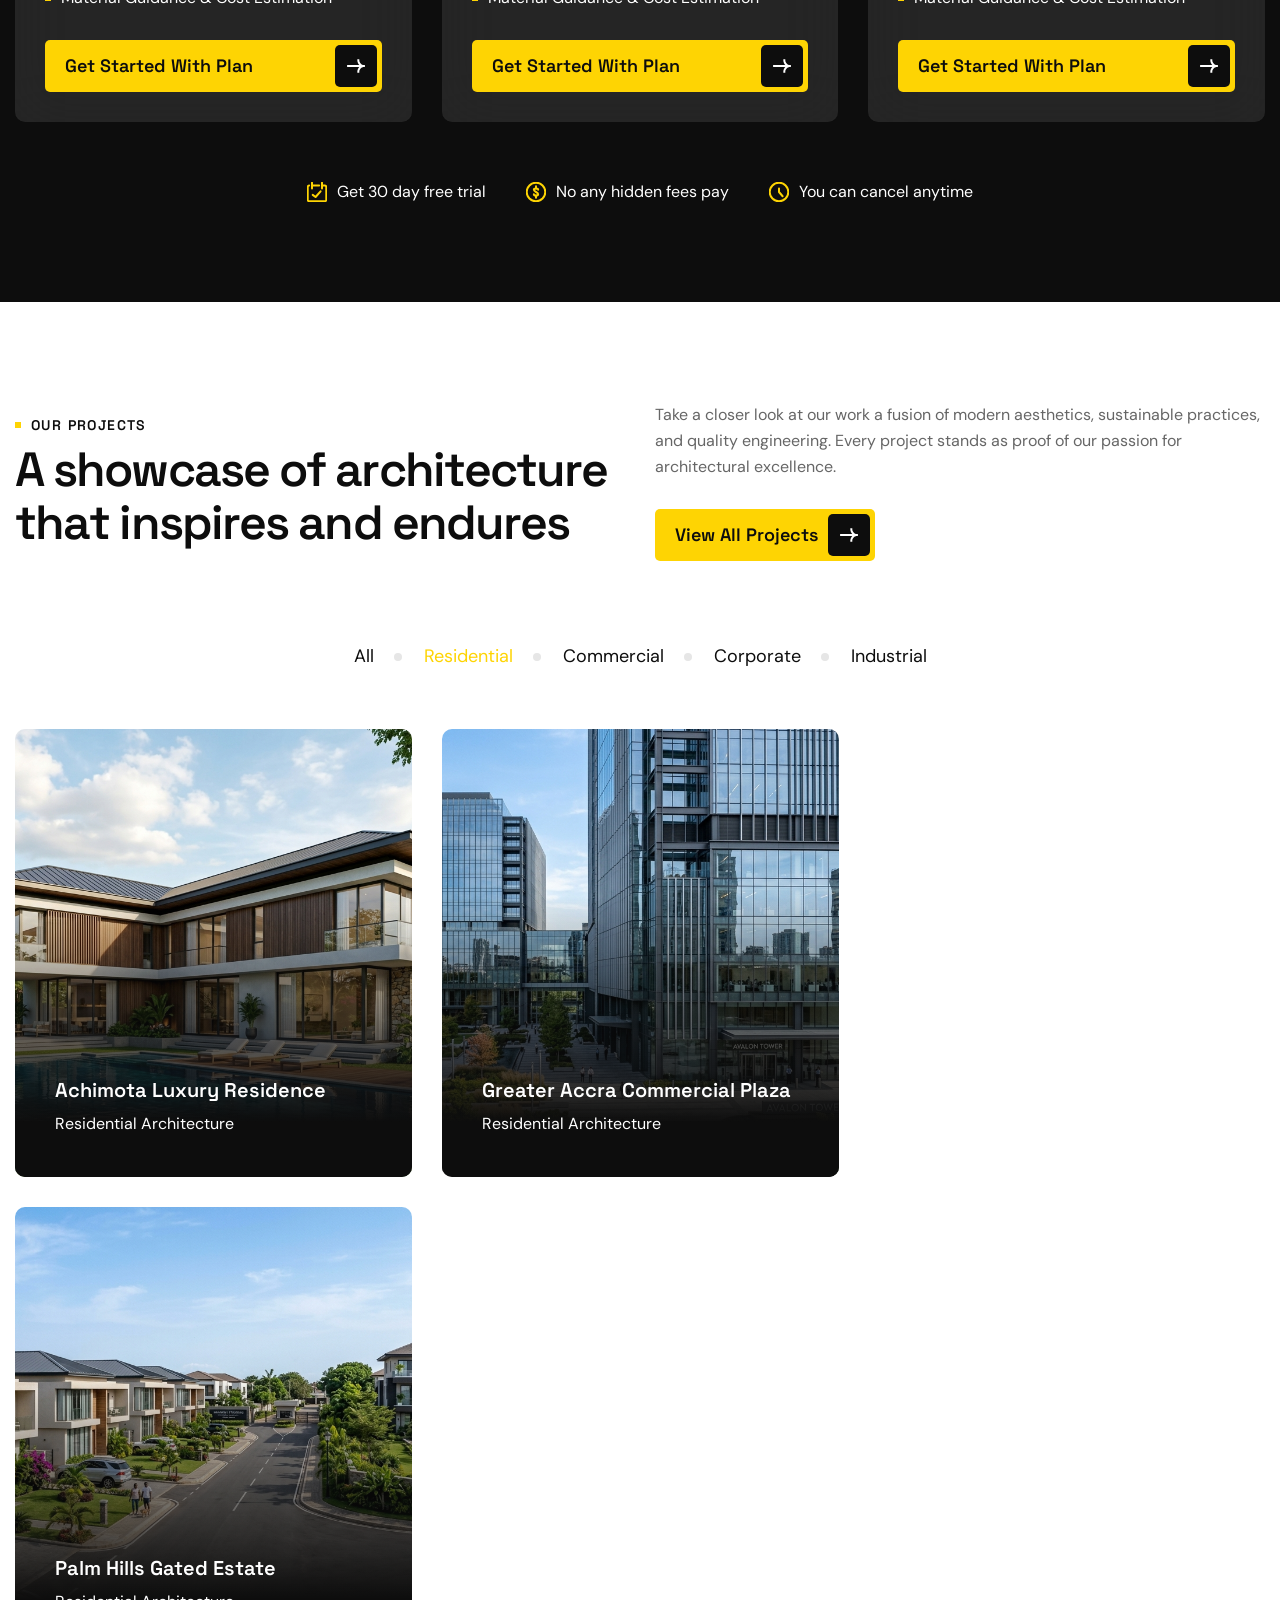
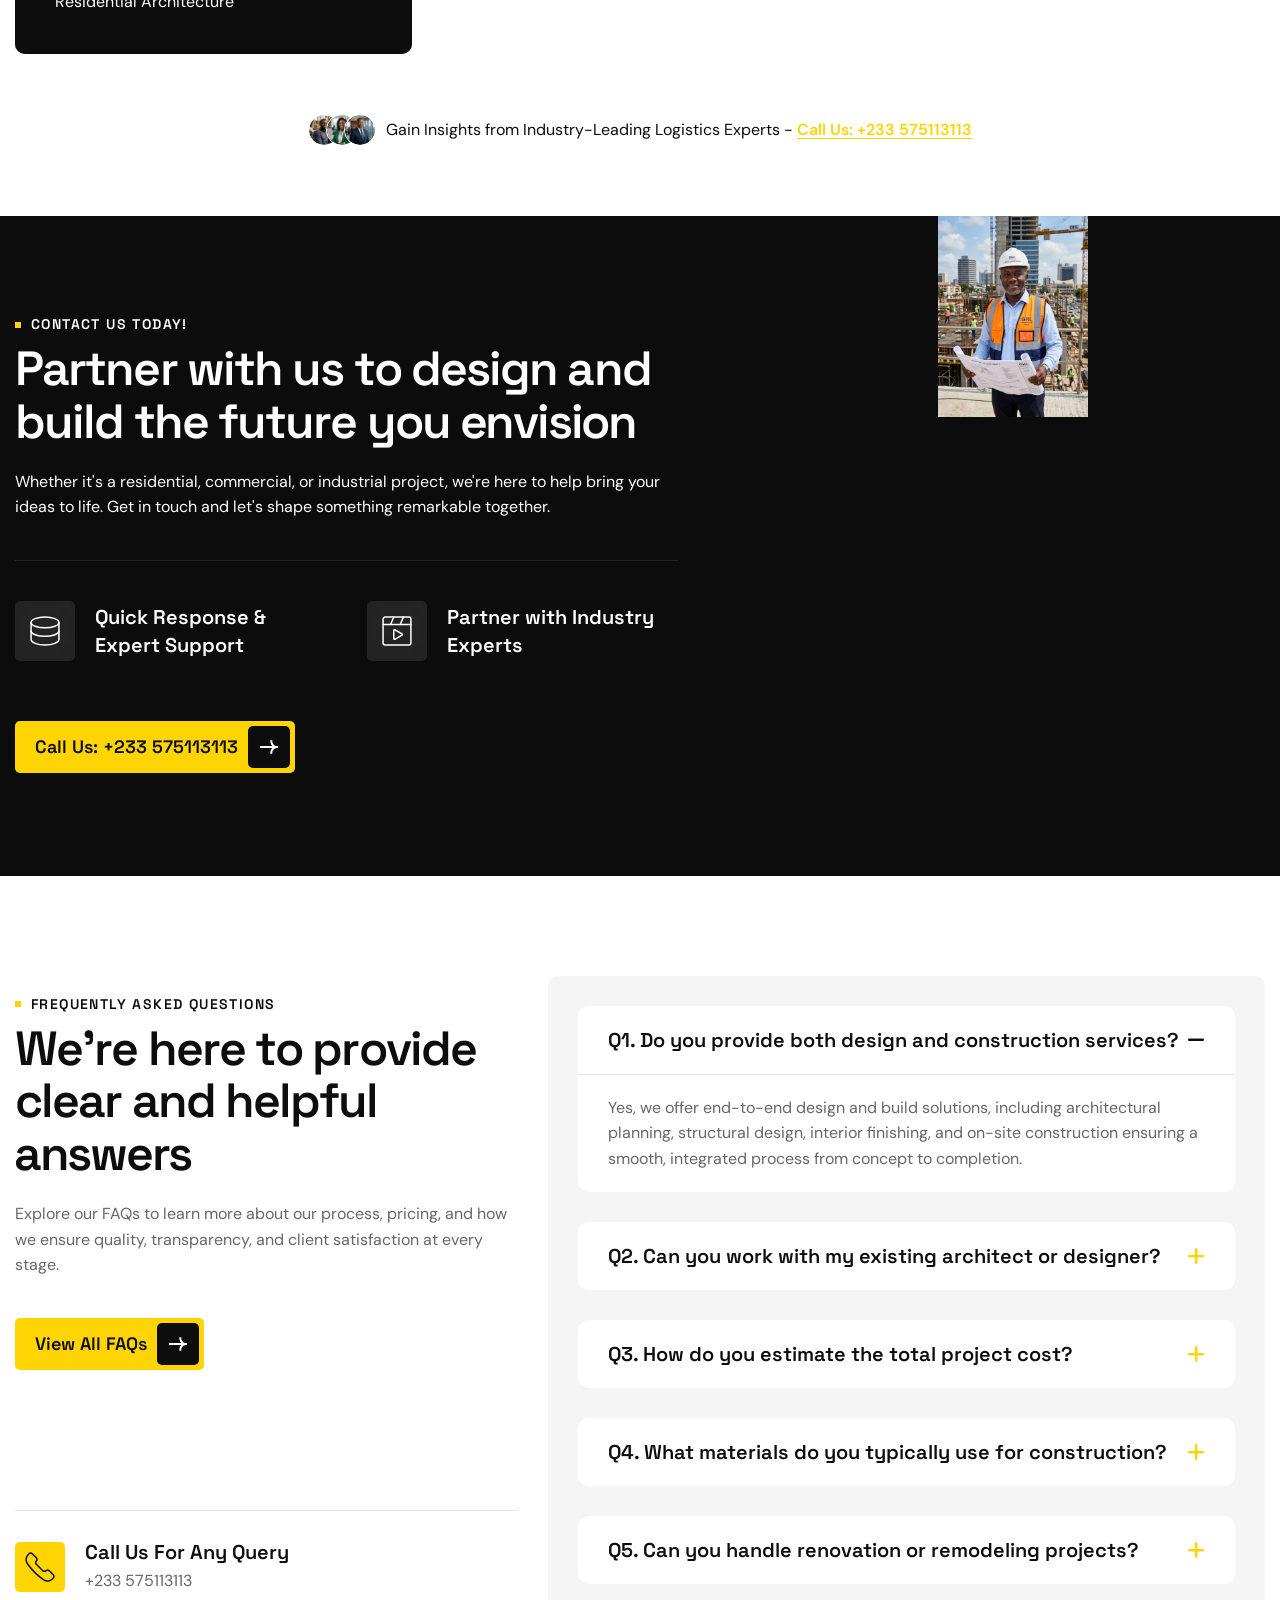
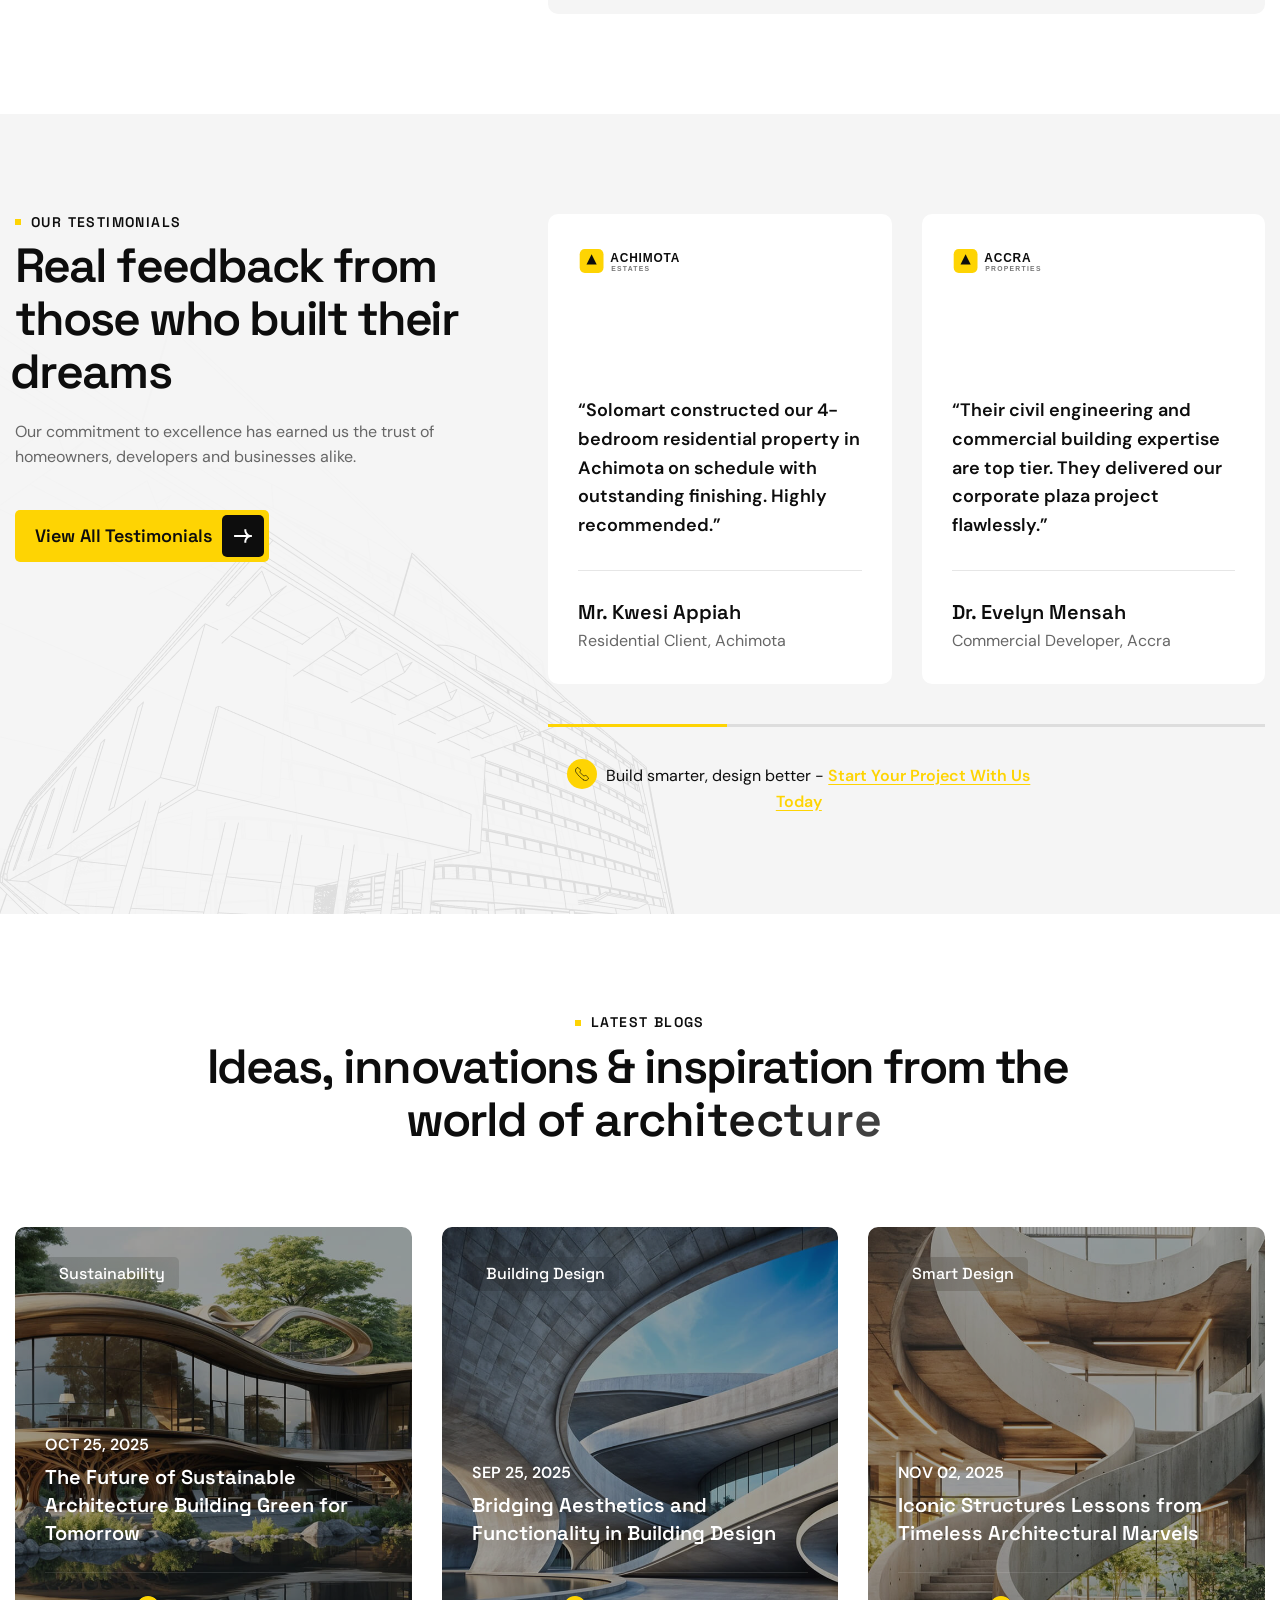
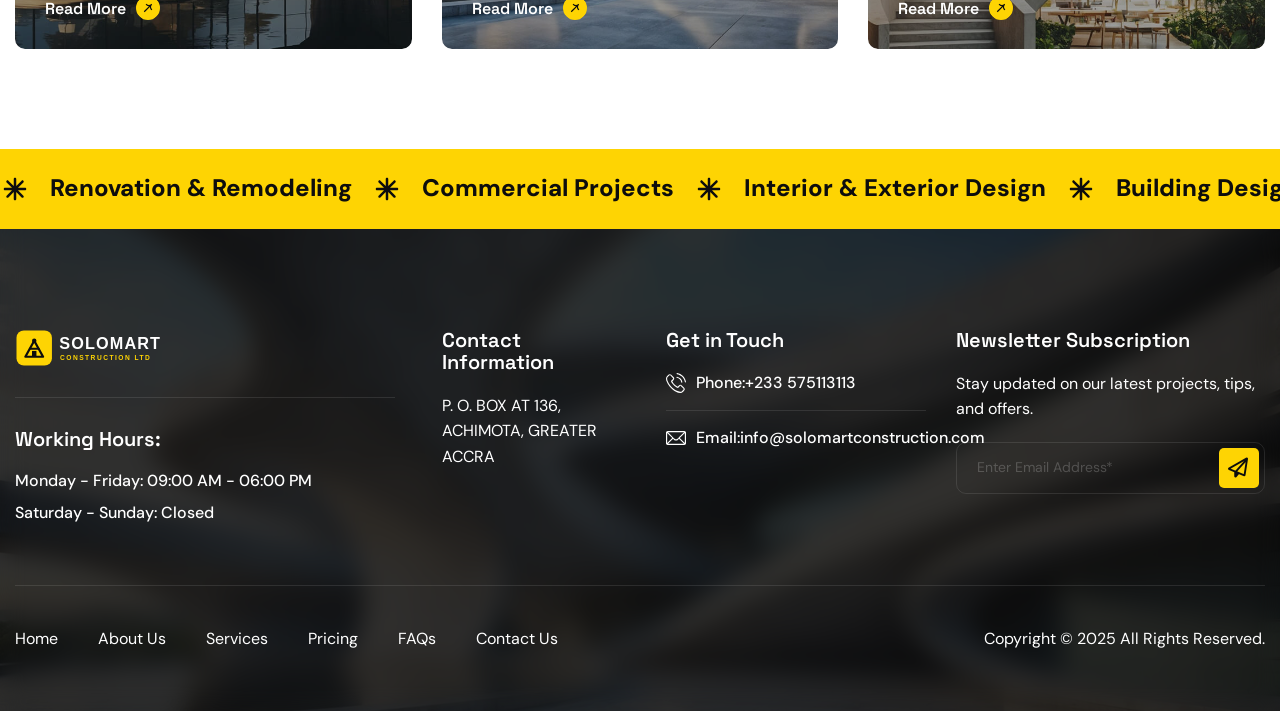
==== commit 8d7cfd53: "Remove Facebook link section from the footer across all pages" ====
--- a/index.html
+++ b/index.html
@@ -1721,13 +1721,6 @@
                                 </form>
                             </div>
                             <!-- Footer Newsletter Form End -->
-
-                                                                                    <div class="footer-links footer-social-links">
-                                <h3>Follow On Socials:</h3>
-                                <ul>
-                                    <li><a href="https://www.facebook.com/profile.php?id=100076154202721" target="_blank" rel="noopener noreferrer" title="Solomart Facebook" aria-label="Solomart Facebook"><i class="fa-brands fa-facebook-f"></i> Facebook</a></li>
-                                </ul>
-                            </div>
                         </div>
                     </div>
 
